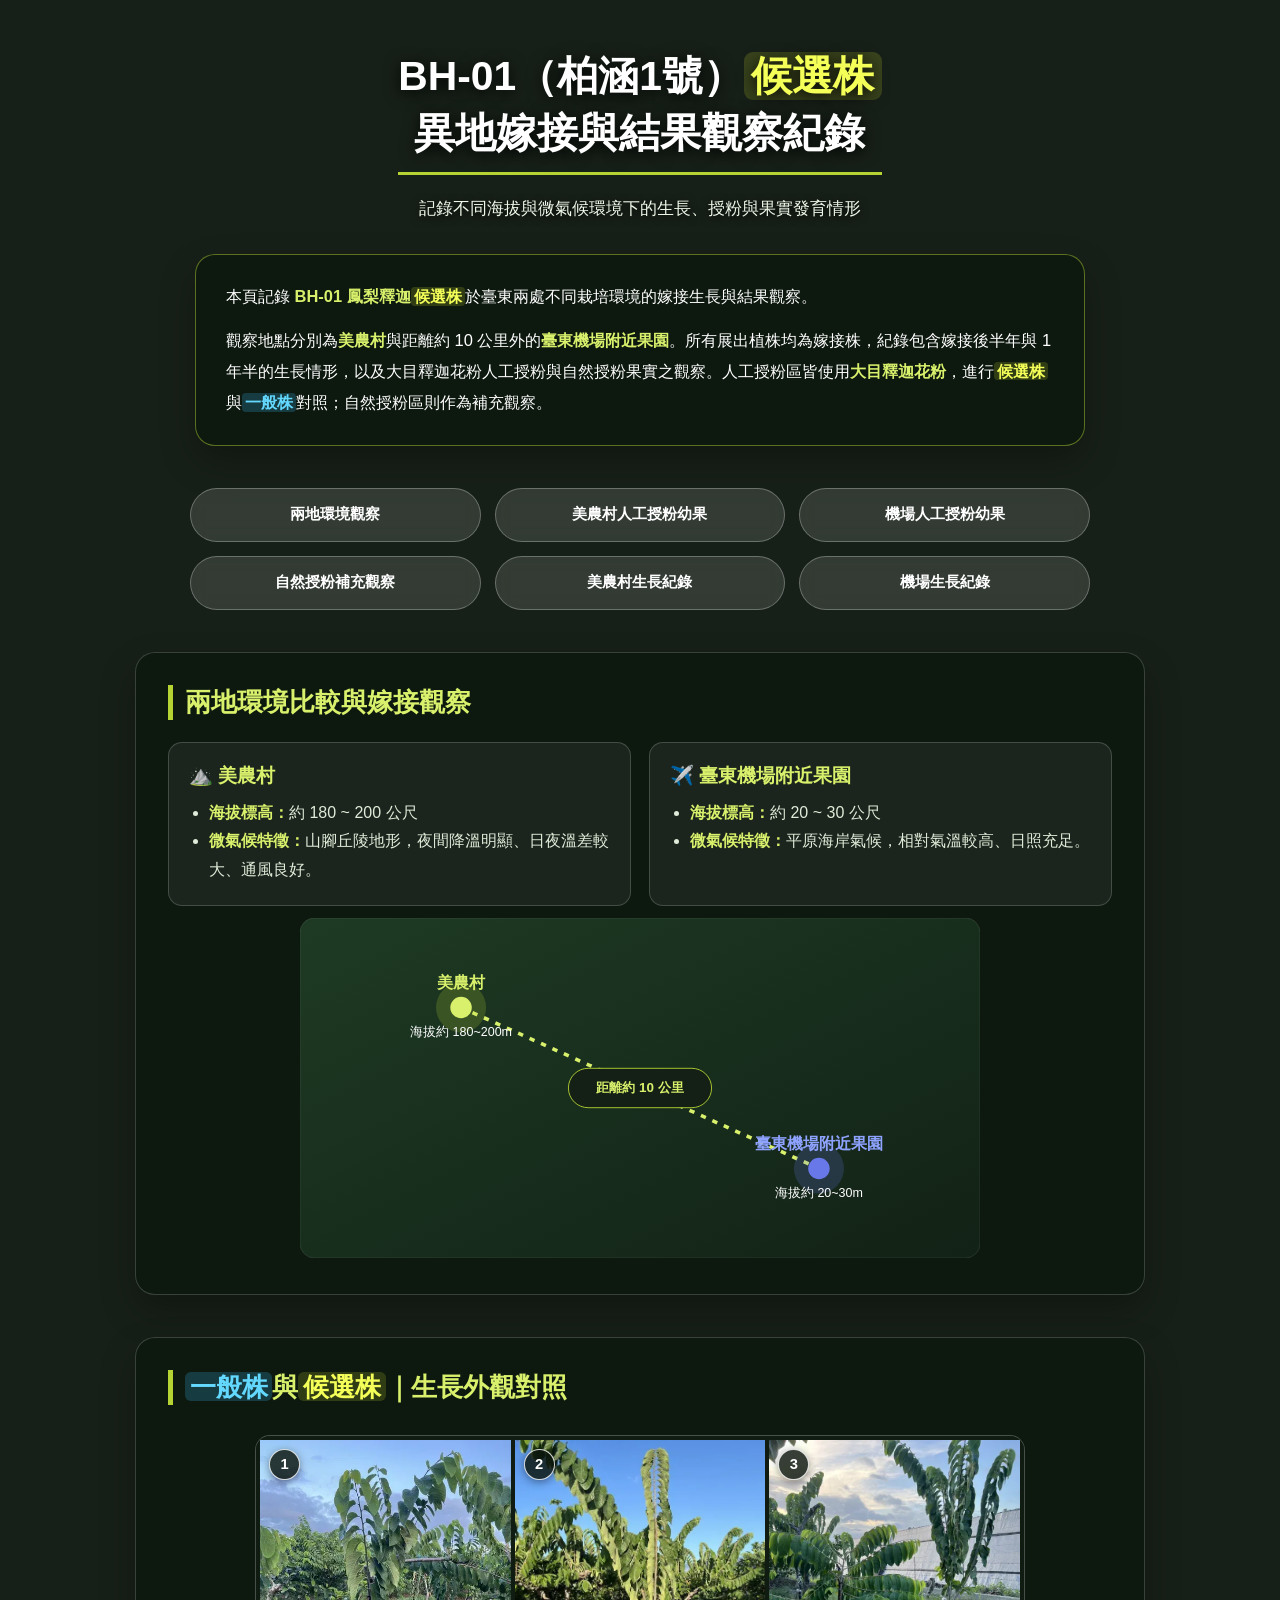
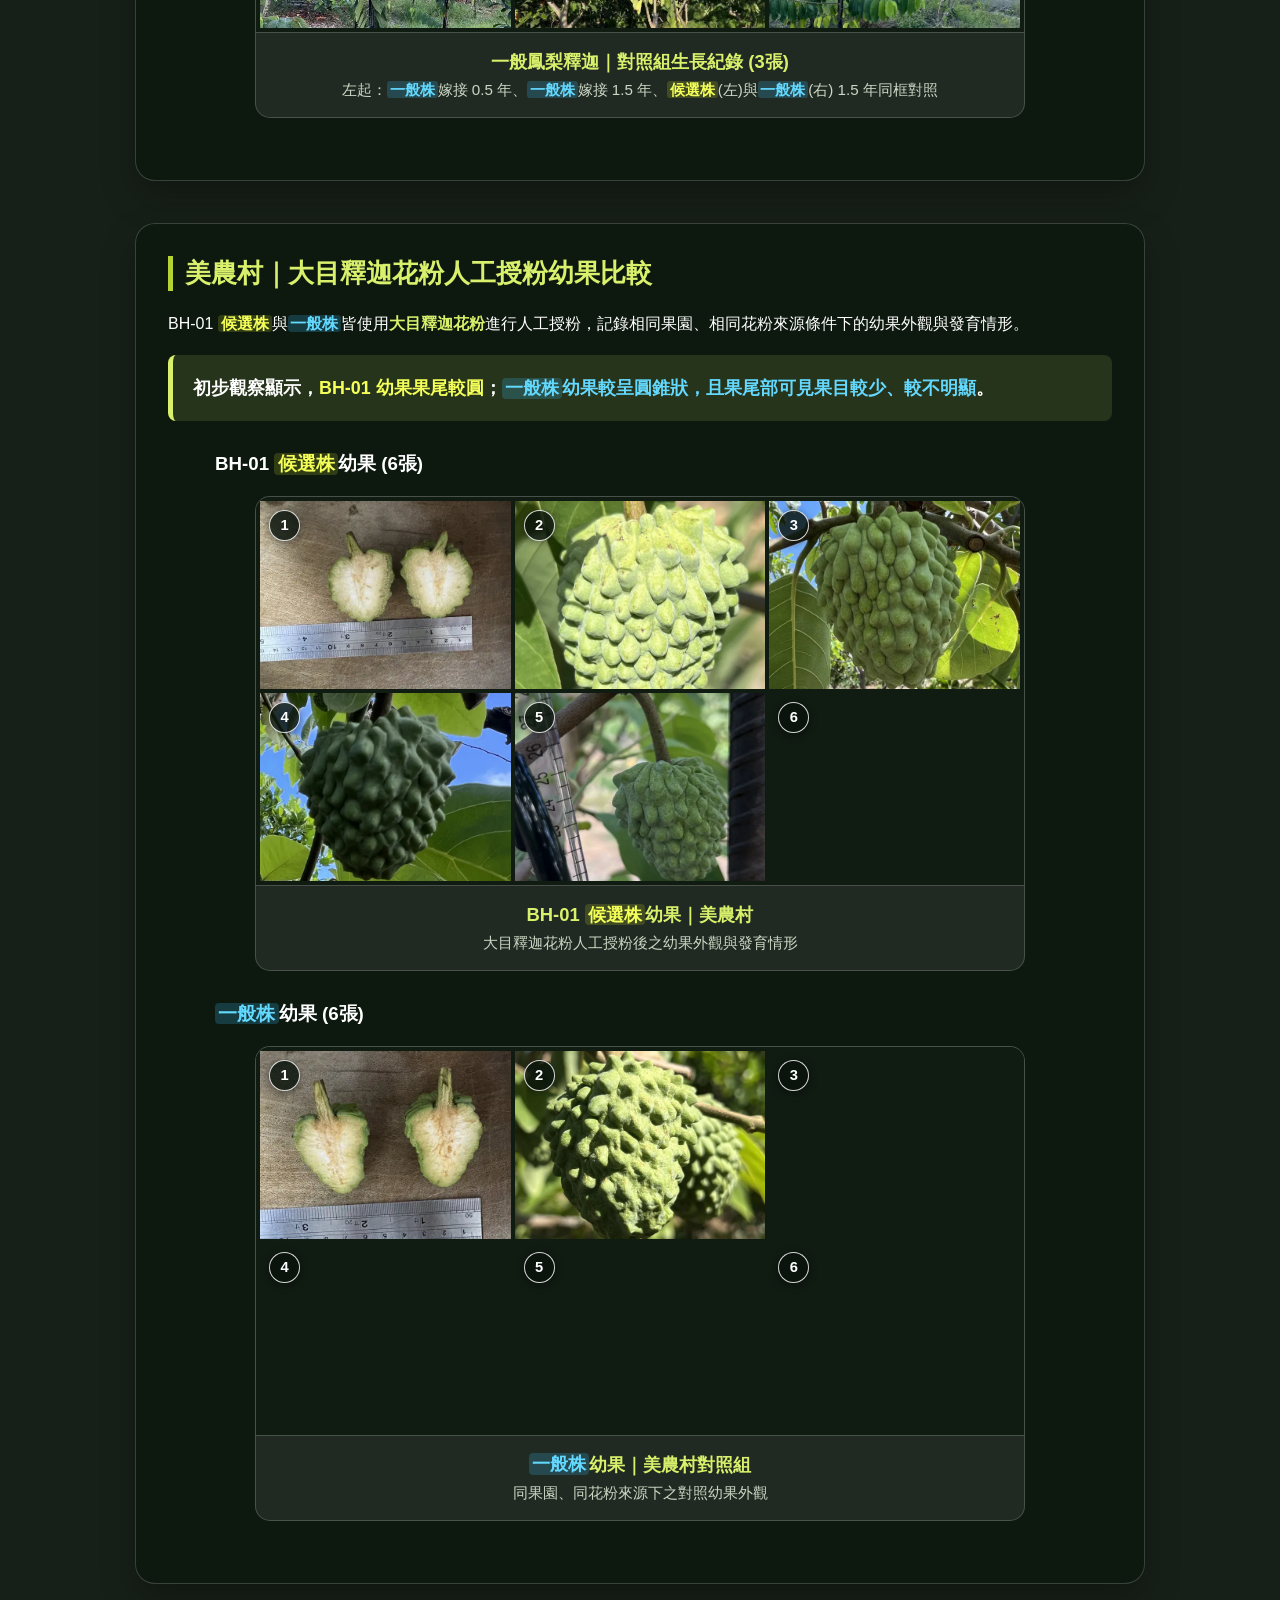
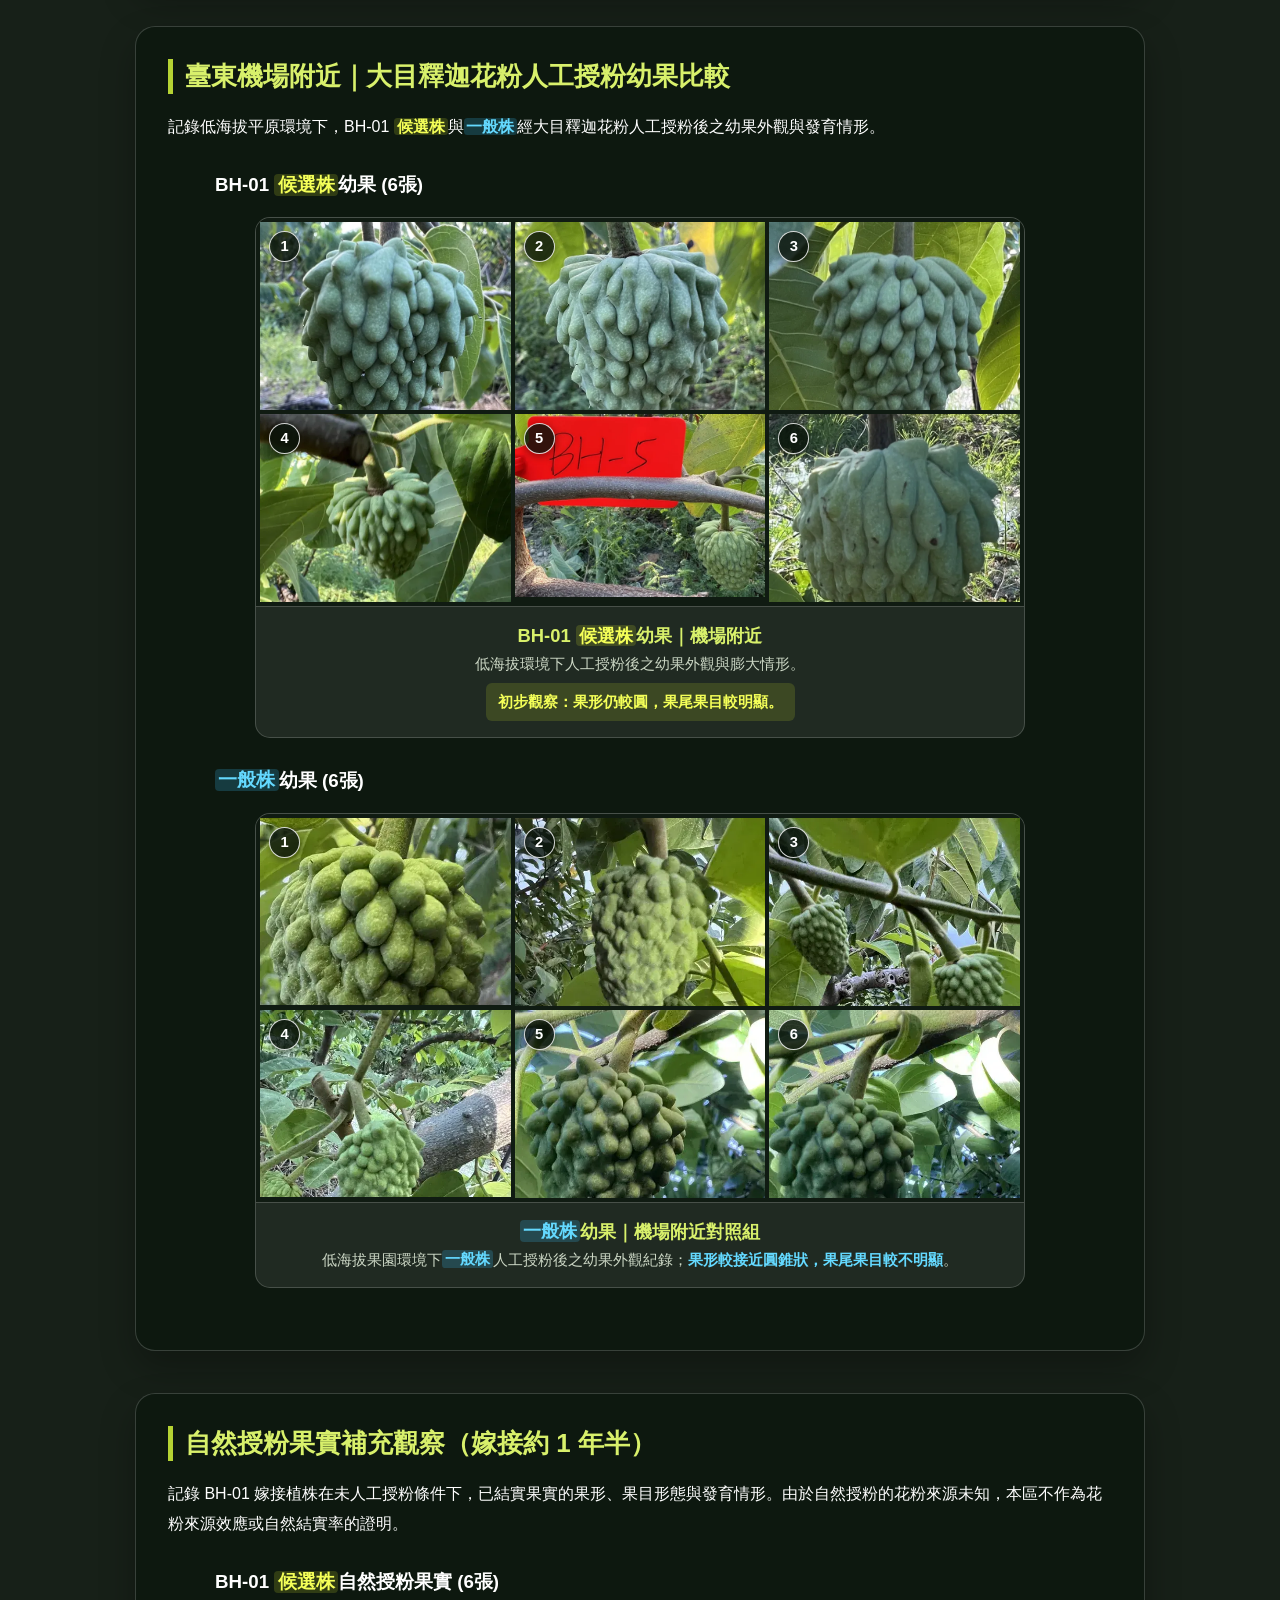
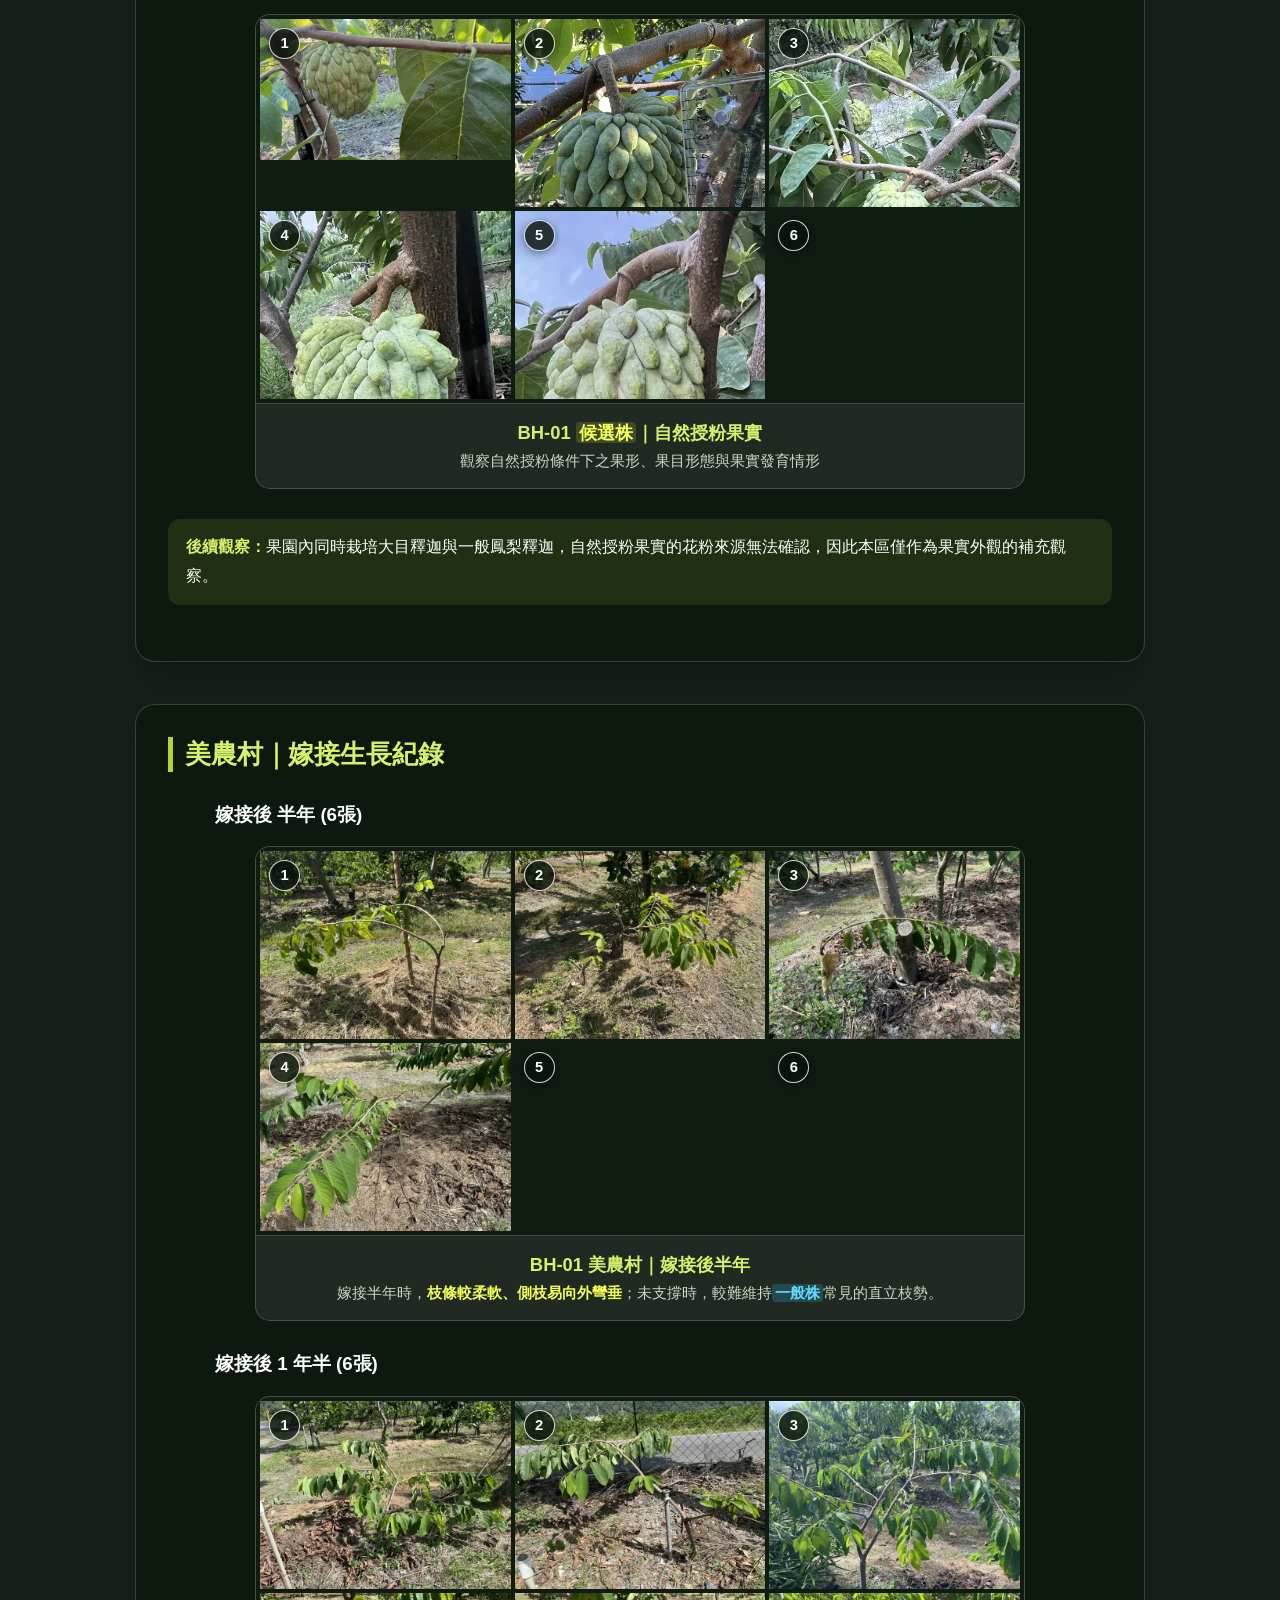
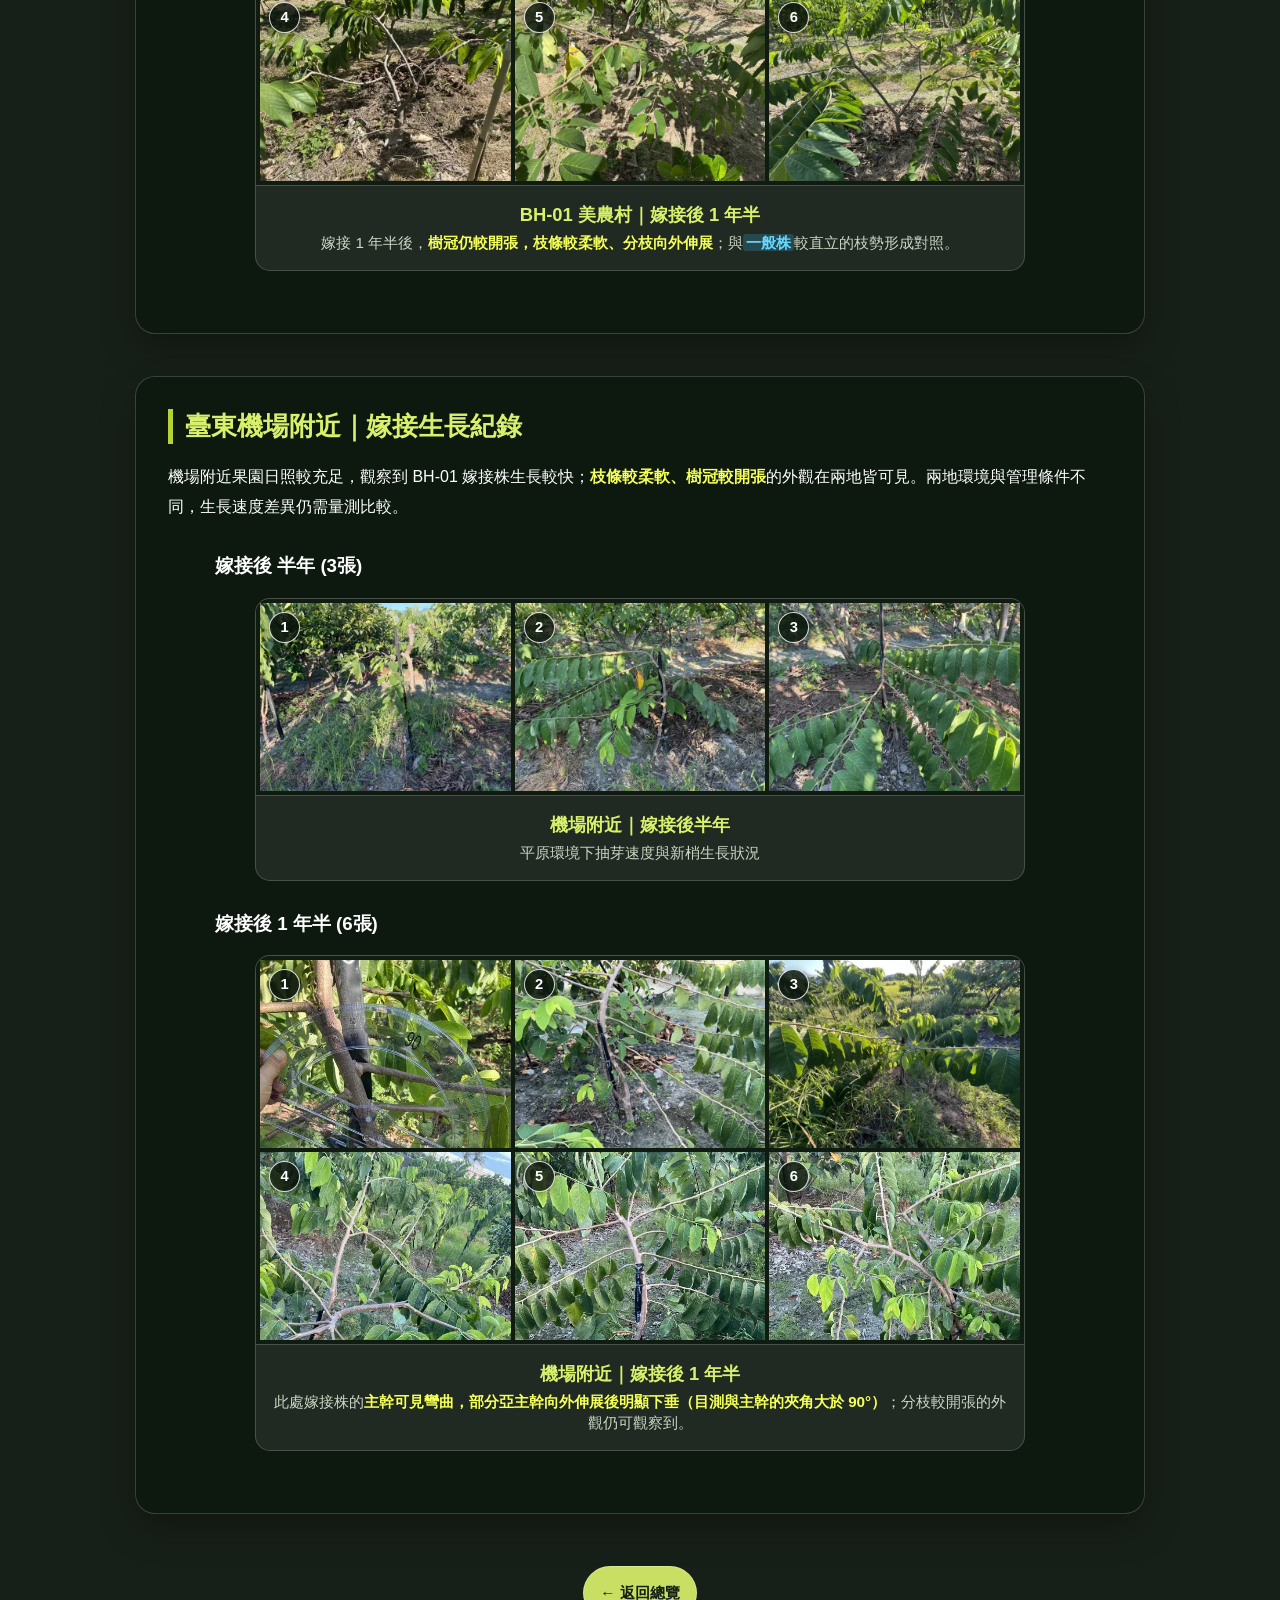
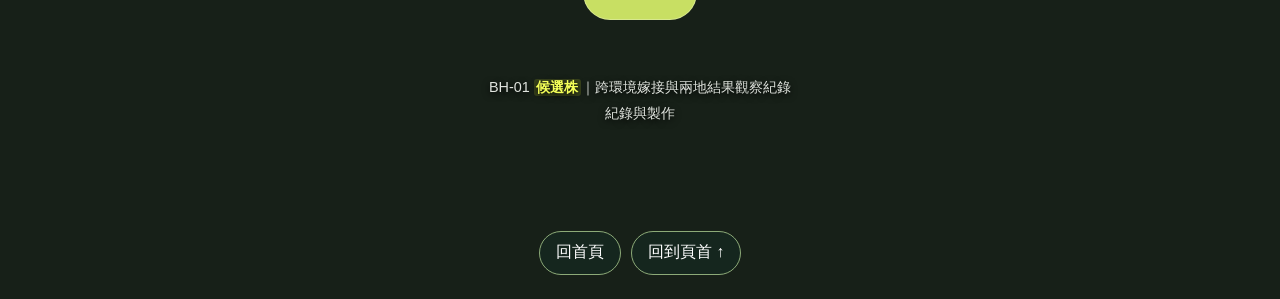
==== candidate/index.html @ 33b088e1 "Add files via upload" ====
<!DOCTYPE html>
<html lang="zh-Hant-TW">
<head>
  <meta charset="UTF-8">
  <meta name="viewport" content="width=device-width, initial-scale=1.0">
  <meta name="description" content="BH-01 鳳梨釋迦候選株在臺東美農村與臺東機場附近的異地嫁接生長、人工授粉幼果比較及自然授粉果實補充觀察。">
  <title>BH-01（柏涵1號）候選株｜異地嫁接與結果觀察紀錄</title>
  <style>
    :root {
      --lime: #d8f06b;
      --green: #b5d333;
      --ink: #142016;
      --panel: rgba(12, 24, 14, .86);
      --line: rgba(255, 255, 255, .18);
    }

    * { box-sizing: border-box; }
    html { scroll-behavior: smooth; }
    body {
      margin: 0;
      min-height: 100vh;
      color: #fff;
      background: #172018;
      font-family: "Microsoft JhengHei", "Noto Sans TC", sans-serif;
    }

    .container {
      width: min(1050px, 100%);
      margin: auto;
      padding: 48px 20px 80px;
    }

    header { text-align: center; margin-bottom: 30px; }
    h1 {
      display: inline-block;
      margin: 0;
      padding-bottom: 10px;
      border-bottom: 3px solid var(--green);
      font-size: clamp(1.85rem, 5vw, 2.55rem);
      line-height: 1.4;
      text-shadow: 0 3px 16px #000;
    }
    .subtitle {
      margin-top: 18px;
      color: #eff7e9;
      font-size: 1.08rem;
      line-height: 1.8;
      text-shadow: 0 2px 9px #000;
    }

    .glass {
      background: var(--panel);
      border: 1px solid var(--line);
      border-radius: 20px;
      box-shadow: 0 16px 35px rgba(0, 0, 0, .28);
      -webkit-backdrop-filter: blur(10px);
      backdrop-filter: blur(10px);
    }

    .intro {
      max-width: 890px;
      margin: 26px auto 42px;
      padding: 26px 30px;
      border-color: rgba(181, 211, 51, .48);
      font-size: 1.03rem;
      line-height: 1.9;
    }
    .intro p { margin: 0 0 12px; }
    .intro p:last-child { margin-bottom: 0; }
    strong { color: var(--lime); }

    .quick-nav h2 { text-align: center; margin: 0 0 20px; }
    .nav-grid {
      display: grid;
      grid-template-columns: repeat(3, minmax(0, 1fr));
      gap: 14px;
      max-width: 900px;
      margin: auto;
    }
    .nav-btn, .home-btn {
      display: flex;
      align-items: center;
      justify-content: center;
      min-height: 54px;
      padding: 10px 16px;
      color: #fff;
      background: rgba(255, 255, 255, .12);
      border: 1px solid rgba(255, 255, 255, .28);
      border-radius: 999px;
      text-align: center;
      text-decoration: none;
      font-size: .95rem;
      font-weight: 700;
      -webkit-backdrop-filter: blur(8px);
      backdrop-filter: blur(8px);
      transition: .2s ease;
    }
    .nav-btn:hover, .nav-btn:focus-visible,
    .home-btn:hover, .home-btn:focus-visible {
      color: var(--ink);
      background: rgba(216, 240, 107, .95);
      transform: translateY(-2px);
      outline: none;
    }

    .section {
      scroll-margin-top: 20px;
      margin: 42px 0;
      padding: 32px;
    }
    .section-title {
      margin: 0 0 18px;
      padding-left: 12px;
      border-left: 5px solid var(--green);
      color: var(--lime);
      font-size: 1.62rem;
    }
    .section > p { margin: 0 0 16px; line-height: 1.9; }

    .env-grid {
      display: grid;
      grid-template-columns: repeat(2, minmax(0, 1fr));
      gap: 18px;
      margin: 22px 0 10px;
    }
    .env-card {
      padding: 20px;
      background: rgba(255, 255, 255, .06);
      border: 1px solid var(--line);
      border-radius: 14px;
    }
    .env-card h3 { margin: 0 0 10px; color: var(--lime); font-size: 1.2rem; }
    .env-card ul { margin: 0; padding-left: 20px; line-height: 1.8; color: #e1ebd9; }

    .taitung-map { max-width: 680px; margin: 12px auto 4px; }
    .taitung-map svg { display: block; width: 100%; height: auto; }
    .quiet { color: #ccd7c5; font-size: .88rem; text-align: center; }

    .collage-note {
      margin: 16px 0 24px;
      padding: 14px 18px;
      border-radius: 12px;
      background: rgba(181, 211, 51, .12);
      line-height: 1.8;
    }

    .composite-group { max-width: 850px; margin: 30px auto; }
    .composite-card {
      overflow: hidden;
      background: rgba(255, 255, 255, .08);
      border: 1px solid var(--line);
      border-radius: 15px;
    }
    
    /* CSS Grid 無損合成圖樣式 */
    .css-collage {
      display: grid;
      grid-template-columns: repeat(3, 1fr);
      gap: 4px;
      background: #101b12;
      padding: 4px;
    }
    .css-collage img {
      display: block;
      width: 100%;
      height: 100%;
      object-fit: contain;
      transition: transform 0.2s ease, filter 0.2s ease;
    }
    /* 固定照片格的大小，照片本身按原比例完整放入。 */
    .css-collage .photo-item {
      aspect-ratio: 4 / 3;
      background: #101b12;
    }
    /* JavaScript 尚未執行時的顯示方式。 */
    .css-collage > img {
      height: auto;
      aspect-ratio: 4 / 3;
    }
    
    @media (prefers-reduced-motion: reduce) {
      .css-collage img { transition: none; }
    }

    .photo-item {
      position: relative;
      display: block;
      min-width: 0;
      overflow: hidden;
    }
    .photo-number {
      position: absolute;
      top: 9px;
      left: 9px;
      z-index: 2;
      display: grid;
      place-items: center;
      width: 31px;
      height: 31px;
      border: 1px solid rgba(255, 255, 255, .82);
      border-radius: 50%;
      color: #fff;
      background: rgba(10, 20, 12, .82);
      box-shadow: 0 2px 8px rgba(0, 0, 0, .42);
      font-size: .92rem;
      font-weight: 800;
      line-height: 1;
      pointer-events: none;
    }
    
    .composite-placeholder {
      min-height: 320px;
      display: grid;
      place-items: center;
      padding: 20px;
      text-align: center;
      background: linear-gradient(135deg, rgba(255,255,255,.10), rgba(255,255,255,.025));
    }
    .composite-placeholder strong { display: inline-block; margin: 10px 0; color: var(--lime); font-size: 1.1rem; }
    .photo-info { padding: 16px; text-align: center; border-top: 1px solid var(--line); }
    .photo-info h3 { margin: 0 0 6px; color: var(--lime); font-size: 1.15rem; }
    .photo-info p { margin: 0; color: #ccd7c5; font-size: .95rem; }

    .home-area { display: flex; justify-content: center; margin-top: 52px; }
    .home-btn { display: inline-flex; color: var(--ink); background: rgba(216, 240, 107, .92); }
    footer {
      margin-top: 55px;
      color: #e0e4de;
      text-align: center;
      font-size: .9rem;
      line-height: 1.8;
      text-shadow: 0 2px 7px #000;
    }

    @media (max-width: 700px) {
      .container { padding: 34px 14px 58px; }
      .nav-grid { grid-template-columns: repeat(2, minmax(0, 1fr)); }
      .env-grid { grid-template-columns: 1fr; }
      .section { margin: 32px 0; padding: 22px 16px; }
      .section-title { font-size: 1.35rem; }
      .composite-placeholder { min-height: 220px; }
      .css-collage { grid-template-columns: repeat(2, 1fr); }
      .css-collage-3 { grid-template-columns: 1fr; } 
    }

    [hidden] { display: none !important; }

    .candidate-term, .candidate-claim { color: #f4ff58; }
    .control-term, .control-claim { color: #64d9ff; }
    .candidate-term, .control-term {
      font-weight: 900;
      padding: .02em .18em;
      border-radius: .22em;
      box-decoration-break: clone;
      -webkit-box-decoration-break: clone;
    }
    .candidate-term { background: rgba(209, 227, 45, .18); }
    .control-term { background: rgba(58, 180, 240, .22); }
    .candidate-claim, .control-claim { font-weight: 900; }
    .airport-feature {
      display: inline-block;
      margin-top: 8px;
      padding: 6px 12px;
      color: #f4ff58;
      background: rgba(209, 227, 45, .16);
      border-radius: 6px;
      font-weight: 900;
      line-height: 1.7;
    }
    .fruit-observation {
      margin: 16px 0 24px !important;
      padding: 16px 20px;
      border-left: 5px solid var(--lime);
      border-radius: 8px;
      background: rgba(216, 240, 107, .12);
      font-size: 1.12rem;
      font-weight: 700;
      line-height: 1.85;
    }
  </style>
<link rel="stylesheet" href="../site-enhancements.css">
</head>

<body>

  <main class="container">
    <header>
      <h1>BH-01（柏涵1號）<span class="candidate-term">候選株</span><br>異地嫁接與結果觀察紀錄</h1>
      <div class="subtitle">記錄不同海拔與微氣候環境下的生長、授粉與果實發育情形</div>
    </header>

    <section class="intro glass">
      <p>本頁記錄 <strong>BH-01 鳳梨釋迦<span class="candidate-term">候選株</span></strong>於臺東兩處不同栽培環境的嫁接生長與結果觀察。</p>
      <p>觀察地點分別為<strong>美農村</strong>與距離約 10 公里外的<strong>臺東機場附近果園</strong>。所有展出植株均為嫁接株，紀錄包含嫁接後半年與 1 年半的生長情形，以及大目釋迦花粉人工授粉與自然授粉果實之觀察。人工授粉區皆使用<strong>大目釋迦花粉</strong>，進行<span class="candidate-term">候選株</span>與<span class="control-term">一般株</span>對照；自然授粉區則作為補充觀察。</p>
    </section>

    <nav class="quick-nav" aria-label="照片導覽">
      <div class="nav-grid">
        <a class="nav-btn" href="#places">兩地環境觀察</a>
        <a class="nav-btn" href="#chulu-fruit">美農村人工授粉幼果</a>
        <a class="nav-btn" href="#airport-fruit">機場人工授粉幼果</a>
        <a class="nav-btn" href="#natural">自然授粉補充觀察</a>
        <a class="nav-btn" href="#chulu">美農村生長紀錄</a>
        <a class="nav-btn" href="#airport">機場生長紀錄</a>
      </div>
    </nav>

    <!-- 區塊 1：環境對比 -->
    

    <!-- 區塊 1.5：一般株與候選株對照 -->
    

    <!-- 區塊 6：自然授粉果實補充觀察 -->
    

    <!-- 區塊 2：美農村生長紀錄 -->
    

    <!-- 區塊 3：機場附近生長紀錄 -->
    

    <!-- 區塊 4：美農村幼果比較 -->
    

    <!-- 區塊 5：機場附近幼果比較 -->
    

    <section class="section glass" id="places">
      <h2 class="section-title">兩地環境比較與嫁接觀察</h2>
      <div class="env-grid">
        <div class="env-card">
          <h3>⛰️ 美農村</h3>
          <ul>
            <li><strong>海拔標高：</strong>約 180 ~ 200 公尺</li>
            <li><strong>微氣候特徵：</strong>山腳丘陵地形，夜間降溫明顯、日夜溫差較大、通風良好。</li>
          </ul>
        </div>
        <div class="env-card">
          <h3>✈️ 臺東機場附近果園</h3>
          <ul>
            <li><strong>海拔標高：</strong>約 20 ~ 30 公尺</li>
            <li><strong>微氣候特徵：</strong>平原海岸氣候，相對氣溫較高、日照充足。</li>
          </ul>
        </div>
      </div>
      <div class="taitung-map" role="img" aria-label="臺東美農村與機場附近兩果園位置示意圖">
        <svg viewBox="0 0 760 380" xmlns="http://www.w3.org/2000/svg" aria-hidden="true">
          <defs>
            <linearGradient id="mapBg" x1="0" y1="0" x2="1" y2="1">
              <stop stop-color="#1e3a24"/><stop offset="1" stop-color="#122216"/>
            </linearGradient>
          </defs>
          <rect width="760" height="380" rx="16" fill="url(#mapBg)" stroke="rgba(255,255,255,0.1)"/>
          <path d="M180 100 L580 280" fill="none" stroke="#d8f06b" stroke-width="4" stroke-dasharray="6 8"/>
          
          <g transform="translate(180 100)">
            <circle r="28" fill="#b5d333" opacity="0.2"/>
            <circle r="12" fill="#d8f06b"/>
            <text x="0" y="-22" text-anchor="middle" fill="#d8f06b" font-size="18" font-weight="700">美農村</text>
            <text x="0" y="32" text-anchor="middle" fill="#fff" font-size="14">海拔約 180~200m</text>
          </g>

          <g transform="translate(380 190)">
            <rect x="-80" y="-22" width="160" height="44" rx="22" fill="#142016" stroke="#b5d333"/>
            <text x="0" y="5" text-anchor="middle" fill="#d8f06b" font-size="15" font-weight="700">距離約 10 公里</text>
          </g>

          <g transform="translate(580 280)">
            <circle r="28" fill="#6878e8" opacity="0.2"/>
            <circle r="12" fill="#6878e8"/>
            <text x="0" y="-22" text-anchor="middle" fill="#8ea2ff" font-size="18" font-weight="700">臺東機場附近果園</text>
            <text x="0" y="32" text-anchor="middle" fill="#fff" font-size="14">海拔約 20~30m</text>
          </g>
        </svg>
      </div>
    </section>
<section class="section glass" id="comparison">
      <h2 class="section-title"><span class="control-term">一般株</span>與<span class="candidate-term">候選株</span>｜生長外觀對照</h2>
      <div class="group composite-group">
        <figure class="composite-card">
          <div class="css-collage" style="grid-template-columns: repeat(3, 1fr);">
            <img src="0.5-1-thumb.webp" alt="一般鳳梨釋迦 嫁接0.5年生長情形" decoding="async" width="480" height="640" loading="eager" fetchpriority="high">
            <img src="1.5-2-thumb.webp" alt="一般鳳梨釋迦 嫁接1.5年生長情形" decoding="async" width="551" height="640" loading="lazy">
            <img src="t1-thumb.webp" alt="候選株 1.5年 與 一般株 1.5年 同框對照" decoding="async" width="638" height="640" loading="lazy">
          </div>
          <figcaption class="photo-info">
            <h3>一般鳳梨釋迦｜對照組生長紀錄 (3張)</h3>
            <p>左起：<span class="control-term">一般株</span>嫁接 0.5 年、<span class="control-term">一般株</span>嫁接 1.5 年、<span class="candidate-term">候選株</span>(左)與<span class="control-term">一般株</span>(右) 1.5 年同框對照</p>
          </figcaption>
        </figure>
      </div>
    </section>
<section class="section glass" id="chulu-fruit">
      <h2 class="section-title">美農村｜大目釋迦花粉人工授粉幼果比較</h2>
      <p>BH-01 <span class="candidate-term">候選株</span>與<span class="control-term">一般株</span>皆使用<strong>大目釋迦花粉</strong>進行人工授粉，記錄相同果園、相同花粉來源條件下的幼果外觀與發育情形。</p>
      <p class="fruit-observation">初步觀察顯示，<strong class="candidate-claim">BH-01 幼果果尾較圓</strong>；<strong class="control-claim"><span class="control-term">一般株</span>幼果較呈圓錐狀，且果尾部可見果目較少、較不明顯</strong>。</p>

      <div class="group composite-group">
        <h3>BH-01 <span class="candidate-term">候選株</span>幼果 (6張)</h3>
        <figure class="composite-card">
          <div class="css-collage">
            <div class="photo-item"><img src="fruit/bhf-1-thumb.webp" alt="美農村果園 BH-01候選株幼果 1" decoding="async" width="640" height="480" loading="lazy"><span class="photo-number" aria-hidden="true">1</span></div>
            <div class="photo-item"><img src="fruit/bhf-2-thumb.webp" alt="美農村果園 BH-01候選株幼果 2" decoding="async" width="634" height="640" loading="lazy"><span class="photo-number" aria-hidden="true">2</span></div>
            <div class="photo-item"><img src="fruit/bhf-3-thumb.webp" alt="美農村果園 BH-01候選株幼果 3" decoding="async" width="640" height="524" loading="lazy"><span class="photo-number" aria-hidden="true">3</span></div>
            <div class="photo-item"><img src="fruit/bhf-4-thumb.webp" alt="美農村果園 BH-01候選株幼果 4" decoding="async" width="640" height="558" loading="lazy"><span class="photo-number" aria-hidden="true">4</span></div>
            <div class="photo-item"><img src="fruit/bhf-5-thumb.webp" alt="美農村果園 BH-01候選株幼果 5" decoding="async" width="640" height="542" loading="lazy"><span class="photo-number" aria-hidden="true">5</span></div>
            <div class="photo-item"><img src="fruit/bhf-6-thumb.webp" alt="美農村果園 BH-01候選株幼果 6" decoding="async" width="618" height="640" loading="lazy"><span class="photo-number" aria-hidden="true">6</span></div>
          </div>
          <figcaption class="photo-info">
            <h3>BH-01 <span class="candidate-term">候選株</span>幼果｜美農村</h3>
            <p>大目釋迦花粉人工授粉後之幼果外觀與發育情形</p>
          </figcaption>
        </figure>
      </div>

      <div class="group composite-group">
        <h3><span class="control-term">一般株</span>幼果 (6張)</h3>
        <figure class="composite-card">
          <div class="css-collage">
            <div class="photo-item"><img src="fruit/f1-thumb.webp" alt="美農村果園 一般株幼果 1" decoding="async" width="640" height="520" loading="lazy"><span class="photo-number" aria-hidden="true">1</span></div>
            <div class="photo-item"><img src="fruit/f2-thumb.webp" alt="美農村果園 一般株幼果 2" decoding="async" width="640" height="551" loading="lazy"><span class="photo-number" aria-hidden="true">2</span></div>
            <div class="photo-item"><img src="fruit/f3-thumb.webp" alt="美農村果園 一般株幼果 3" decoding="async" width="619" height="640" loading="lazy"><span class="photo-number" aria-hidden="true">3</span></div>
            <div class="photo-item"><img src="fruit/f4-thumb.webp" alt="美農村果園 一般株幼果 4" decoding="async" width="640" height="500" loading="lazy"><span class="photo-number" aria-hidden="true">4</span></div>
            <div class="photo-item"><img src="fruit/f5-thumb.webp" alt="美農村果園 一般株幼果 5" decoding="async" width="584" height="640" loading="lazy"><span class="photo-number" aria-hidden="true">5</span></div>
            <div class="photo-item"><img src="fruit/f6-thumb.webp" alt="美農村果園 一般株幼果 6" decoding="async" width="640" height="493" loading="lazy"><span class="photo-number" aria-hidden="true">6</span></div>
          </div>
          <figcaption class="photo-info">
            <h3><span class="control-term">一般株</span>幼果｜美農村對照組</h3>
            <p>同果園、同花粉來源下之對照幼果外觀</p>
          </figcaption>
        </figure>
      </div>
    </section>
<section class="section glass" id="airport-fruit">
      <h2 class="section-title">臺東機場附近｜大目釋迦花粉人工授粉幼果比較</h2>
      <p>記錄低海拔平原環境下，BH-01 <span class="candidate-term">候選株</span>與<span class="control-term">一般株</span>經大目釋迦花粉人工授粉後之幼果外觀與發育情形。</p>

      <div class="group composite-group">
        <h3>BH-01 <span class="candidate-term">候選株</span>幼果 (6張)</h3>
        <figure class="composite-card">
          <div class="css-collage">
            <div class="photo-item"><img src="fruit/bhaf-1-thumb.webp" alt="機場果園 BH-01候選株幼果 1" decoding="async" width="640" height="593" loading="lazy"><span class="photo-number" aria-hidden="true">1</span></div>
            <div class="photo-item"><img src="fruit/bhaf-2-thumb.webp" alt="機場果園 BH-01候選株幼果 2" decoding="async" width="640" height="593" loading="lazy"><span class="photo-number" aria-hidden="true">2</span></div>
            <div class="photo-item"><img src="fruit/bhaf-3-thumb.webp" alt="機場果園 BH-01候選株幼果 3" decoding="async" width="640" height="618" loading="lazy"><span class="photo-number" aria-hidden="true">3</span></div>
            <div class="photo-item"><img src="fruit/bhaf-4-thumb.webp" alt="機場果園 BH-01候選株幼果 4" decoding="async" width="640" height="517" loading="lazy"><span class="photo-number" aria-hidden="true">4</span></div>
            <div class="photo-item"><img src="fruit/bhaf-5-thumb.webp" alt="機場果園 BH-01候選株幼果 5" decoding="async" width="640" height="468" loading="lazy"><span class="photo-number" aria-hidden="true">5</span></div>
            <div class="photo-item"><img src="fruit/bhaf-6-thumb.webp" alt="機場果園 BH-01候選株幼果 6" decoding="async" width="637" height="640" loading="lazy"><span class="photo-number" aria-hidden="true">6</span></div>
          </div>
          <figcaption class="photo-info">
            <h3>BH-01 <span class="candidate-term">候選株</span>幼果｜機場附近</h3>
            <p>低海拔環境下人工授粉後之幼果外觀與膨大情形。<br><strong class="airport-feature">初步觀察：果形仍較圓，果尾果目較明顯。</strong></p>
          </figcaption>
        </figure>
      </div>

      <div class="group composite-group">
        <h3><span class="control-term">一般株</span>幼果 (6張)</h3>
        <figure class="composite-card">
          <div class="css-collage">
            <div class="photo-item"><img src="fruit/afr-1-thumb.webp" alt="機場果園 一般株幼果 1" decoding="async" width="480" height="640" loading="lazy"><span class="photo-number" aria-hidden="true">1</span></div>
            <div class="photo-item"><img src="fruit/afr-2-thumb.webp" alt="機場果園 一般株幼果 2" decoding="async" width="480" height="640" loading="lazy"><span class="photo-number" aria-hidden="true">2</span></div>
            <div class="photo-item"><img src="fruit/afr-3-thumb.webp" alt="機場果園 一般株幼果 3" decoding="async" width="480" height="640" loading="lazy"><span class="photo-number" aria-hidden="true">3</span></div>
            <div class="photo-item"><img src="fruit/afr-4-thumb.webp" alt="機場果園 一般株幼果 4" decoding="async" width="480" height="640" loading="lazy"><span class="photo-number" aria-hidden="true">4</span></div>
            <div class="photo-item"><img src="fruit/afr-5-thumb.webp" alt="機場果園 一般株幼果 5" decoding="async" width="480" height="640" loading="lazy"><span class="photo-number" aria-hidden="true">5</span></div>
            <div class="photo-item"><img src="fruit/afr-6-thumb.webp" alt="機場果園 一般株幼果 6" decoding="async" width="480" height="640" loading="lazy"><span class="photo-number" aria-hidden="true">6</span></div>
          </div>
          <figcaption class="photo-info">
            <h3><span class="control-term">一般株</span>幼果｜機場附近對照組</h3>
            <p>低海拔果園環境下<span class="control-term">一般株</span>人工授粉後之幼果外觀紀錄；<strong class="control-claim">果形較接近圓錐狀，果尾果目較不明顯</strong>。</p>
          </figcaption>
        </figure>
      </div>
    </section>
<section class="section glass" id="natural">
      <h2 class="section-title">自然授粉果實補充觀察（嫁接約 1 年半）</h2>
      <p>記錄 BH-01 嫁接植株在未人工授粉條件下，已結實果實的果形、果目形態與發育情形。由於自然授粉的花粉來源未知，本區不作為花粉來源效應或自然結實率的證明。</p>

      <div class="group composite-group">
        <h3>BH-01 <span class="candidate-term">候選株</span>自然授粉果實 (6張)</h3>
        <figure class="composite-card">
          <div class="css-collage">
            <img src="fruit/bhafr-1-thumb.webp" alt="BH-01候選株 1年半自然授粉果實 1" decoding="async" width="640" height="360" loading="lazy">
            <img src="fruit/bhafr-2-thumb.webp" alt="BH-01候選株 1年半自然授粉果實 2" decoding="async" width="480" height="640" loading="lazy">
            <img src="fruit/bhafr-3-thumb.webp" alt="BH-01候選株 1年半自然授粉果實 3" decoding="async" width="480" height="640" loading="lazy">
            <img src="fruit/bhafr-4-thumb.webp" alt="BH-01候選株 1年半自然授粉果實 4" decoding="async" width="480" height="640" loading="lazy">
            <img src="fruit/bhafr-5-thumb.webp" alt="BH-01候選株 1年半自然授粉果實 5" decoding="async" width="435" height="640" loading="lazy">
            <img src="fruit/bhafr-6-thumb.webp" alt="BH-01候選株 1年半自然授粉果實 6" decoding="async" width="480" height="640" loading="lazy">
          </div>
          <figcaption class="photo-info">
            <h3>BH-01 <span class="candidate-term">候選株</span>｜自然授粉果實</h3>
            <p>觀察自然授粉條件下之果形、果目形態與果實發育情形</p>
          </figcaption>
        </figure>
      </div>

      <div class="collage-note">
        <strong>後續觀察：</strong>果園內同時栽培大目釋迦與一般鳳梨釋迦，自然授粉果實的花粉來源無法確認，因此本區僅作為果實外觀的補充觀察。
      </div>
    </section>
<section class="section glass" id="chulu">
      <h2 class="section-title">美農村｜嫁接生長紀錄</h2>

      <div class="group composite-group">
        <h3>嫁接後 半年 (6張)</h3>
        <figure class="composite-card">
          <div class="css-collage">
            <img src="bh0.5-1-thumb.webp" alt="美農村果園 嫁接半年生長情形 (植株 1)" decoding="async" width="640" height="480" loading="lazy">
            <img src="bh0.5-2-thumb.webp" alt="美農村果園 嫁接半年生長情形 (植株 2)" decoding="async" width="640" height="480" loading="lazy">
            <img src="bh0.5-3-thumb.webp" alt="美農村果園 嫁接半年生長情形 (植株 3)" decoding="async" width="640" height="480" loading="lazy">
            <img src="bh0.5-4-thumb.webp" alt="美農村果園 嫁接半年生長情形 (植株 4)" decoding="async" width="640" height="480" loading="lazy">
            <img src="bh0.5-5-thumb.webp" alt="美農村果園 嫁接半年生長情形 (植株 5)" decoding="async" width="640" height="480" loading="lazy">
            <img src="bh0.5-6-thumb.webp" alt="美農村果園 嫁接半年生長情形 (植株 6)" decoding="async" width="640" height="480" loading="lazy">
          </div>
          <figcaption class="photo-info">
            <h3>BH-01 美農村｜嫁接後半年</h3>
            <p>嫁接半年時，<strong class="candidate-claim">枝條較柔軟、側枝易向外彎垂</strong>；未支撐時，較難維持<span class="control-term">一般株</span>常見的直立枝勢。</p>
          </figcaption>
        </figure>
      </div>

      <div class="group composite-group">
        <h3>嫁接後 1 年半 (6張)</h3>
        <figure class="composite-card">
          <div class="css-collage">
            <img src="bh1.5-1-thumb.webp" alt="美農村果園 嫁接1年半生長情形 (植株 1)" decoding="async" width="640" height="480" loading="lazy">
            <img src="bh1.5-2-thumb.webp" alt="美農村果園 嫁接1年半生長情形 (植株 2)" decoding="async" width="640" height="480" loading="lazy">
            <img src="bh1.5-3-thumb.webp" alt="美農村果園 嫁接1年半生長情形 (植株 3)" decoding="async" width="640" height="480" loading="lazy">
            <img src="bh1.5-4-thumb.webp" alt="美農村果園 嫁接1年半生長情形 (植株 4)" decoding="async" width="640" height="480" loading="lazy">
            <img src="bh1.5-5-thumb.webp" alt="美農村果園 嫁接1年半生長情形 (植株 5)" decoding="async" width="640" height="480" loading="lazy">
            <img src="bh1.5-6-thumb.webp" alt="美農村果園 嫁接1年半生長情形 (植株 6)" decoding="async" width="640" height="480" loading="lazy">
          </div>
          <figcaption class="photo-info">
            <h3>BH-01 美農村｜嫁接後 1 年半</h3>
            <p>嫁接 1 年半後，<strong class="candidate-claim">樹冠仍較開張，枝條較柔軟、分枝向外伸展</strong>；與<span class="control-term">一般株</span>較直立的枝勢形成對照。</p>
          </figcaption>
        </figure>
      </div>

    </section>
<section class="section glass" id="airport">
      <h2 class="section-title">臺東機場附近｜嫁接生長紀錄</h2>
      <p>機場附近果園日照較充足，觀察到 BH-01 嫁接株生長較快；<strong class="candidate-claim">枝條較柔軟、樹冠較開張</strong>的外觀在兩地皆可見。兩地環境與管理條件不同，生長速度差異仍需量測比較。</p>

      <div class="group composite-group">
        <h3>嫁接後 半年 (3張)</h3>
        <figure class="composite-card">
          <div class="css-collage" style="grid-template-columns: repeat(3, 1fr);">
            <img src="bha0.5-1-thumb.webp" alt="機場果園 嫁接半年生長情形 (植株 1)" decoding="async" width="640" height="480" loading="lazy">
            <img src="bha0.5-2-thumb.webp" alt="機場果園 嫁接半年生長情形 (植株 2)" decoding="async" width="640" height="480" loading="lazy">
            <img src="bha0.5-3-thumb.webp" alt="機場果園 嫁接半年生長情形 (植株 3)" decoding="async" width="640" height="480" loading="lazy">
          </div>
          <figcaption class="photo-info">
            <h3>機場附近｜嫁接後半年</h3>
            <p>平原環境下抽芽速度與新梢生長狀況</p>
          </figcaption>
        </figure>
      </div>

      <div class="group composite-group">
        <h3>嫁接後 1 年半 (6張)</h3>
        <figure class="composite-card">
          <div class="css-collage">
            <img src="bha1.5-1-thumb.webp" alt="機場果園 嫁接1年半生長情形 (植株 1)" decoding="async" width="480" height="640" loading="lazy">
            <img src="bha1.5-2-thumb.webp" alt="機場果園 嫁接1年半生長情形 (植株 2)" decoding="async" width="640" height="480" loading="lazy">
            <img src="bha1.5-3-thumb.webp" alt="機場果園 嫁接1年半生長情形 (植株 3)" decoding="async" width="640" height="480" loading="lazy">
            <img src="bha1.5-4-thumb.webp" alt="機場果園 嫁接1年半生長情形 (植株 4)" decoding="async" width="480" height="640" loading="lazy">
            <img src="bha1.5-5-thumb.webp" alt="機場果園 嫁接1年半生長情形 (植株 5)" decoding="async" width="480" height="640" loading="lazy">
            <img src="bha1.5-6-thumb.webp" alt="機場果園 嫁接1年半生長情形 (植株 6)" decoding="async" width="480" height="640" loading="lazy">
          </div>
          <figcaption class="photo-info">
            <h3>機場附近｜嫁接後 1 年半</h3>
            <p>此處嫁接株的<strong class="candidate-claim">主幹可見彎曲，部分亞主幹向外伸展後明顯下垂（目測與主幹的夾角大於 90°）</strong>；分枝較開張的外觀仍可觀察到。</p>
          </figcaption>
        </figure>
      </div>
    </section>
<div class="home-area">
      <a class="home-btn" href="../index.html">← 返回總覽</a>
    </div>

    <footer>
      BH-01 <span class="candidate-term">候選株</span>｜跨環境嫁接與兩地結果觀察紀錄<br>紀錄與製作
    </footer>
  </main>

  <script>
    // 依研究閱讀邏輯排列：環境與對照 → 人工授粉 → 自然授粉補充 → 生長紀錄。
    const mainContent = document.querySelector('main.container');
    const homeArea = mainContent.querySelector('.home-area');
    ['places', 'comparison', 'chulu-fruit', 'airport-fruit', 'natural', 'chulu', 'airport'].forEach(id => {
      mainContent.insertBefore(document.getElementById(id), homeArea);
    });

    // 每個照片區塊均由 1 重新編號，編號固定顯示於照片左上角。
    document.querySelectorAll('.css-collage').forEach(collage => {
      Array.from(collage.children).filter(item => item.tagName === 'IMG').forEach((img, index) => {
        const photoItem = document.createElement('span');
        photoItem.className = 'photo-item';
        const number = document.createElement('span');
        number.className = 'photo-number';
        number.textContent = index + 1;
        number.setAttribute('aria-hidden', 'true');
        collage.insertBefore(photoItem, img);
        photoItem.appendChild(img);
        photoItem.appendChild(number);
      });
    });

  </script>
<nav class="site-tools" aria-label="頁面導覽"><a href="../index.html">回首頁</a><a href="#">回到頁首 ↑</a></nav>
</body>
</html>
---- site-enhancements.css ----
/* Shared usability improvements; retain each page's original visual design. */
*{box-sizing:border-box} img{max-width:100%} html{scroll-behavior:smooth}
a:focus-visible,button:focus-visible,img[tabindex]:focus-visible{outline:3px solid #d8f06b;outline-offset:4px}
.site-tools{display:flex;flex-wrap:wrap;gap:10px;justify-content:center;margin:24px auto;max-width:960px}
.site-tools a{padding:10px 16px;border:1px solid #8caa78;border-radius:24px;background:#15261e;color:#fff;text-decoration:none;font:inherit;min-height:44px}
@media(max-width:700px){.composite-card{margin-left:0;margin-right:0}.css-collage{grid-template-columns:repeat(2,minmax(0,1fr))!important}.container{max-width:100%} .site-tools{padding:0 12px} h1{overflow-wrap:anywhere}}
@media(prefers-reduced-motion:reduce){html{scroll-behavior:auto}*,*::before,*::after{animation:none!important;transition:none!important}}

.css-collage img{height:auto}.card img{max-width:100%}
@media(max-width:600px){.gallery{grid-template-columns:minmax(0,1fr)!important}.card{min-width:0}body{overflow-wrap:break-word}}
.card{cursor:default}
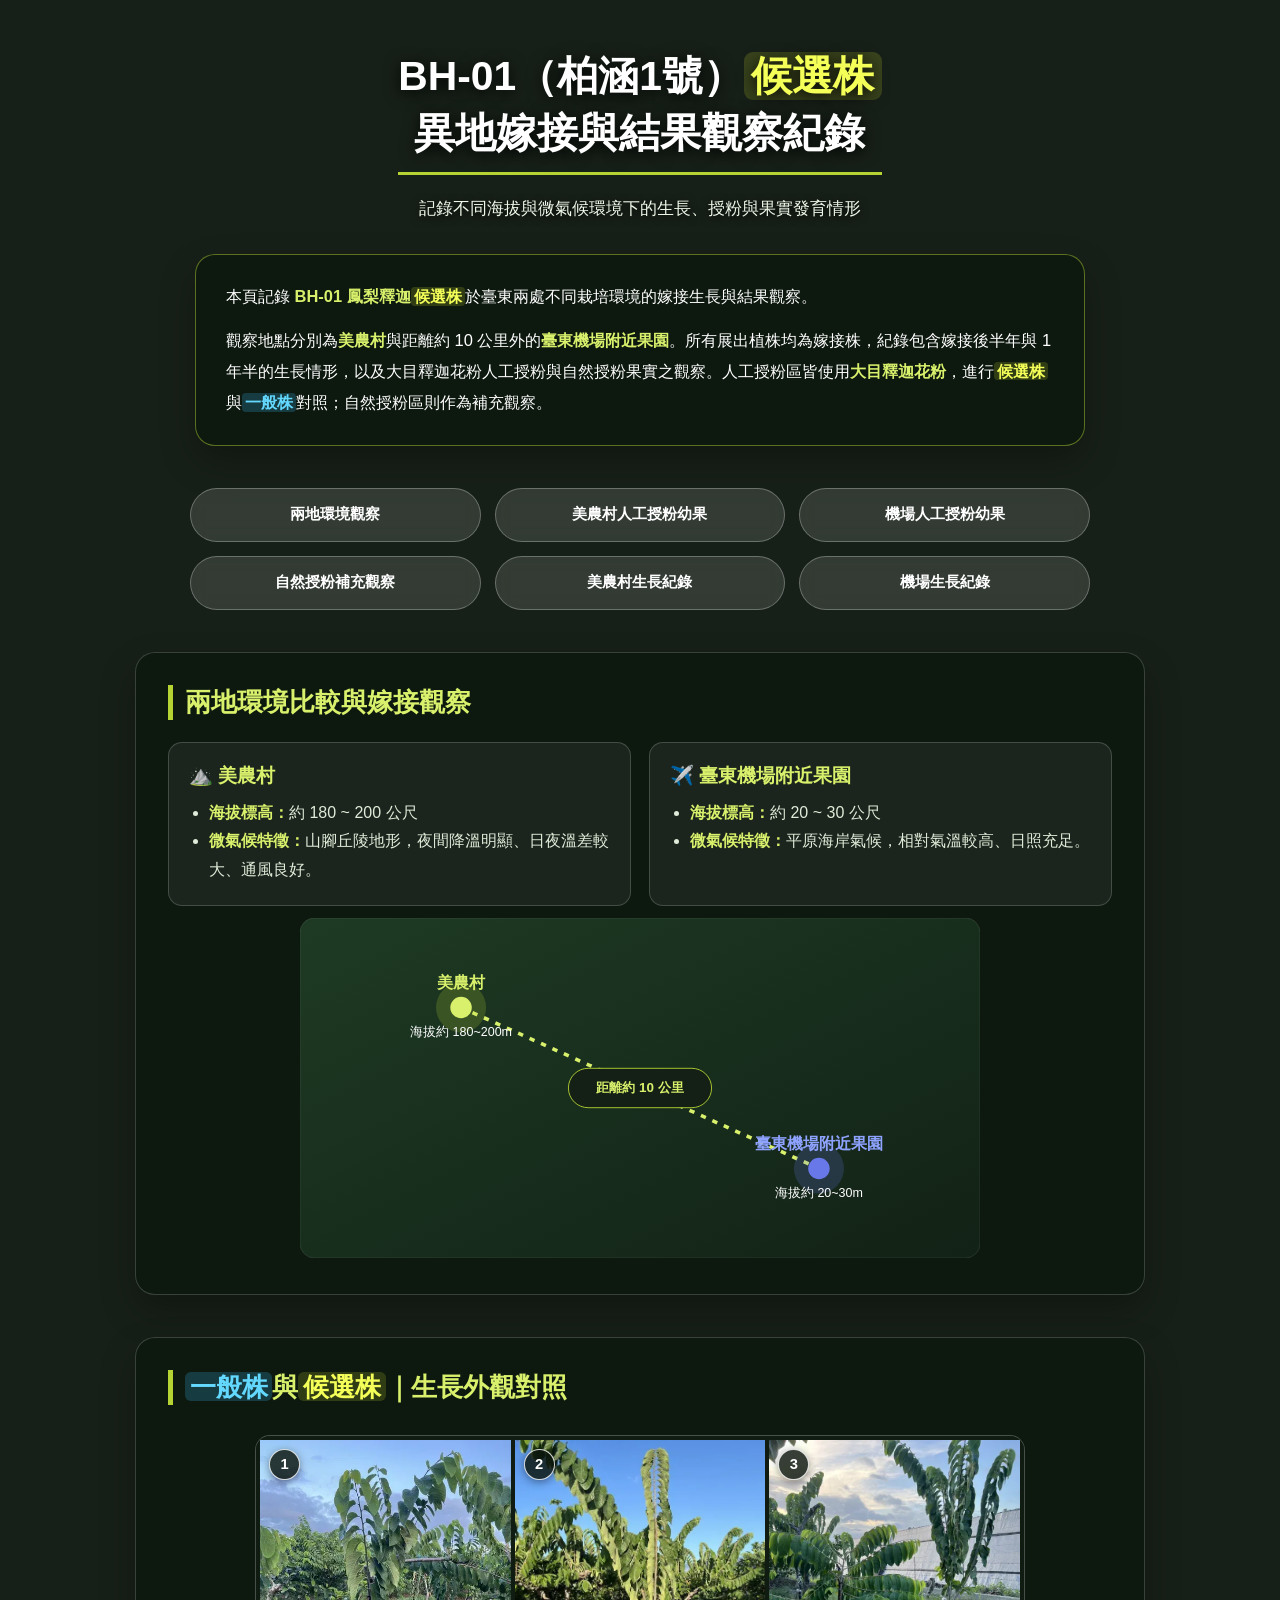
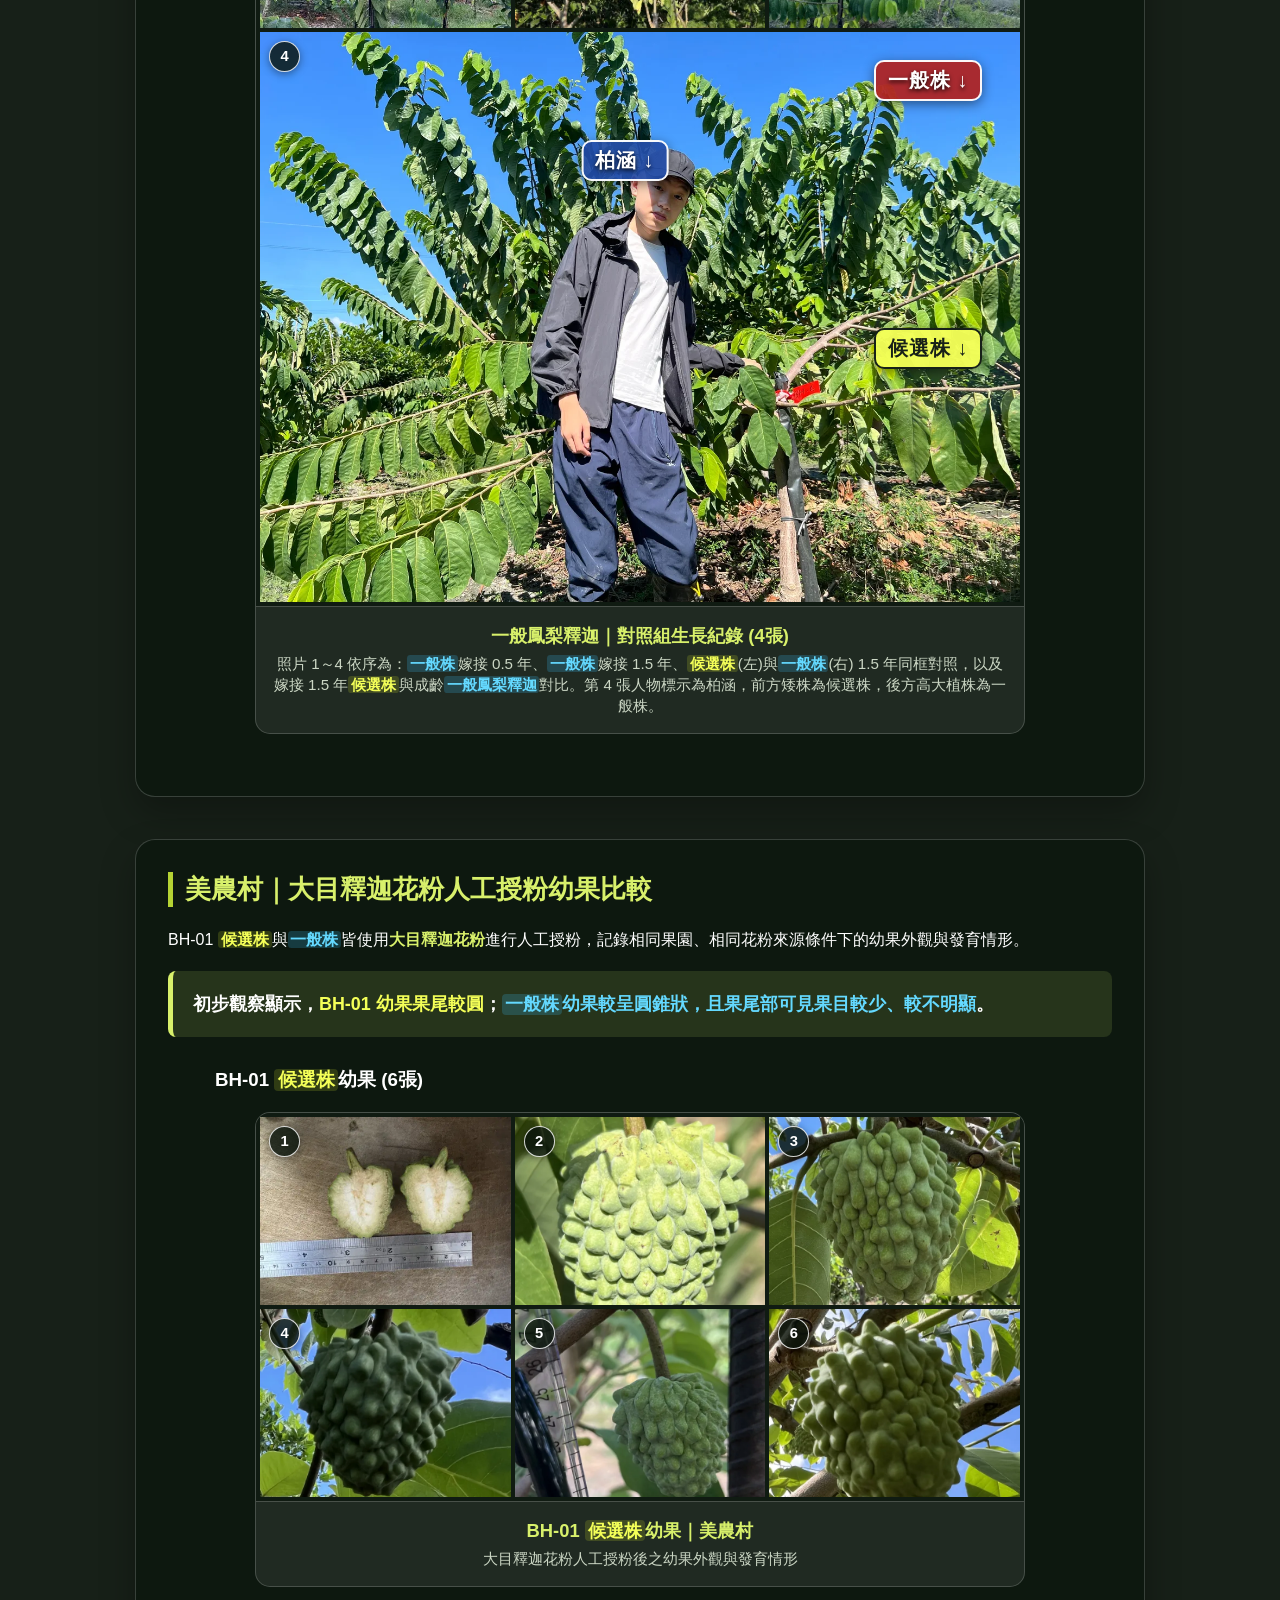
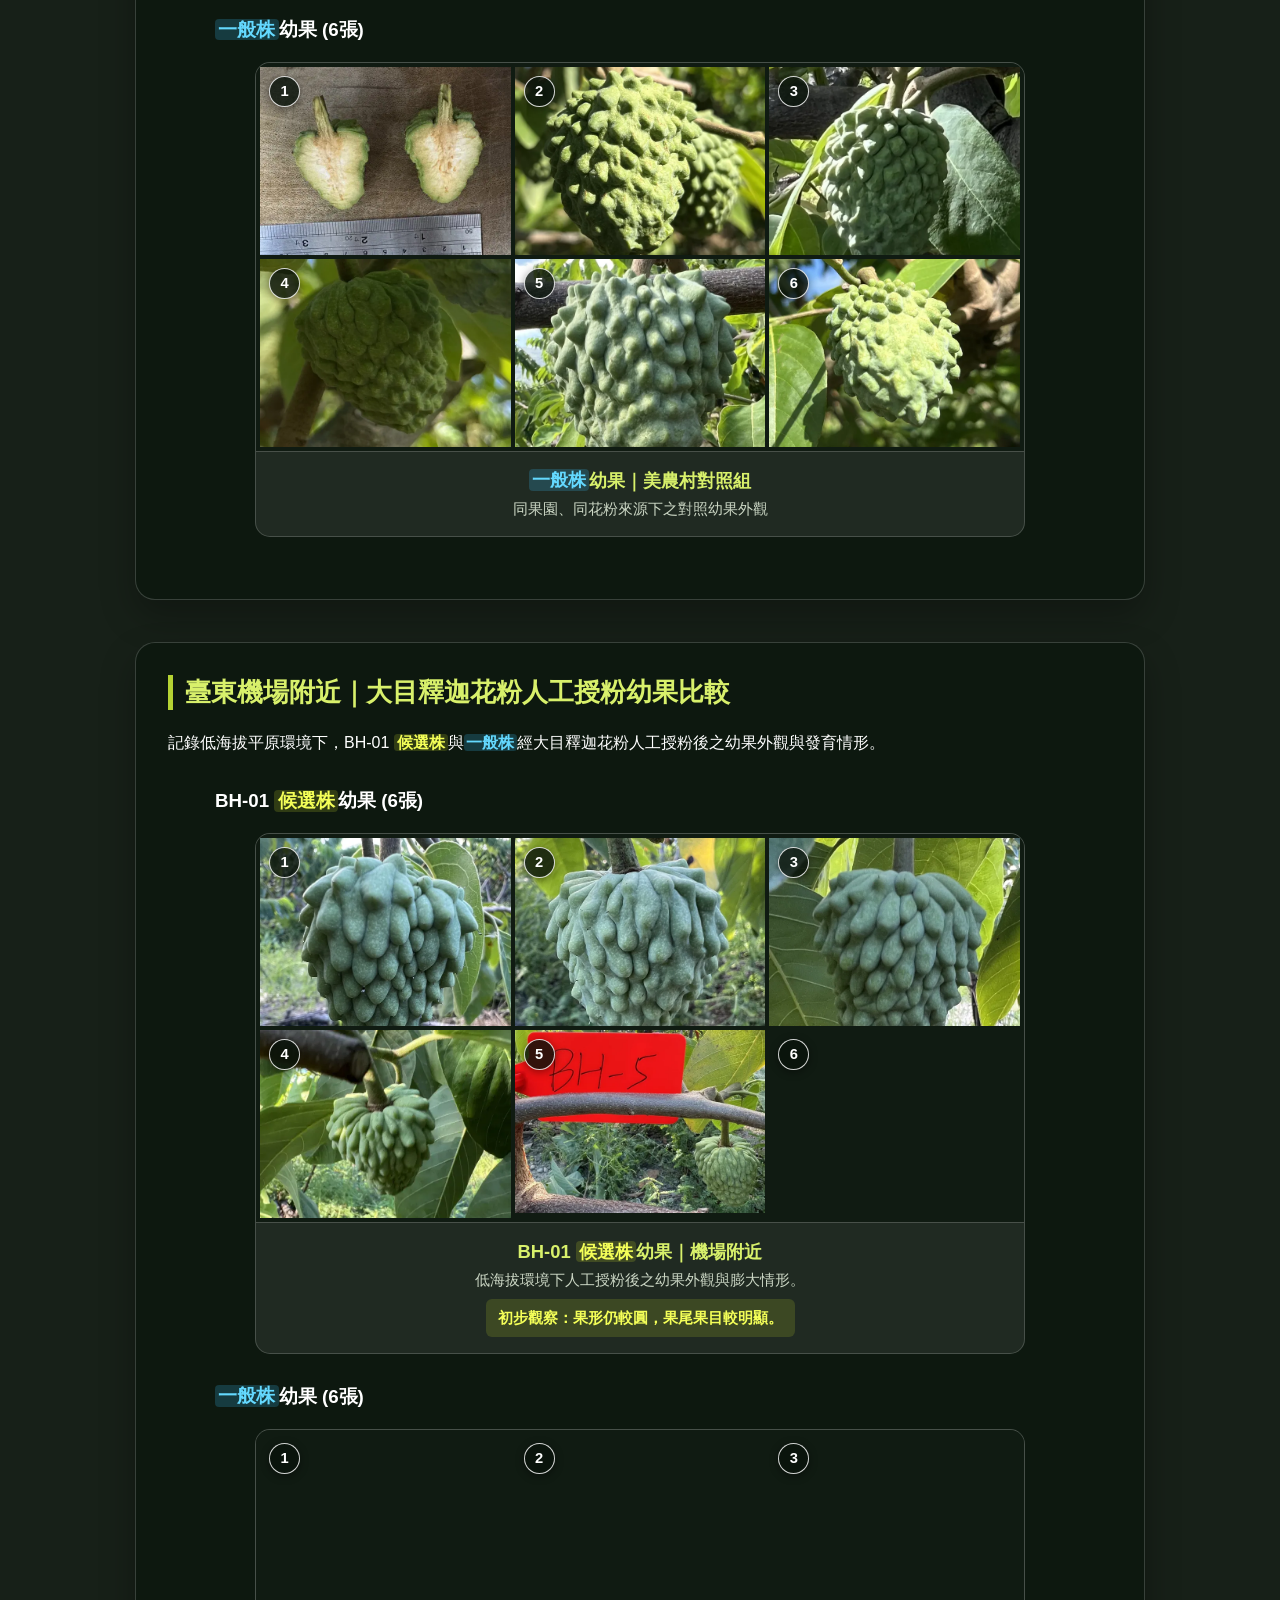
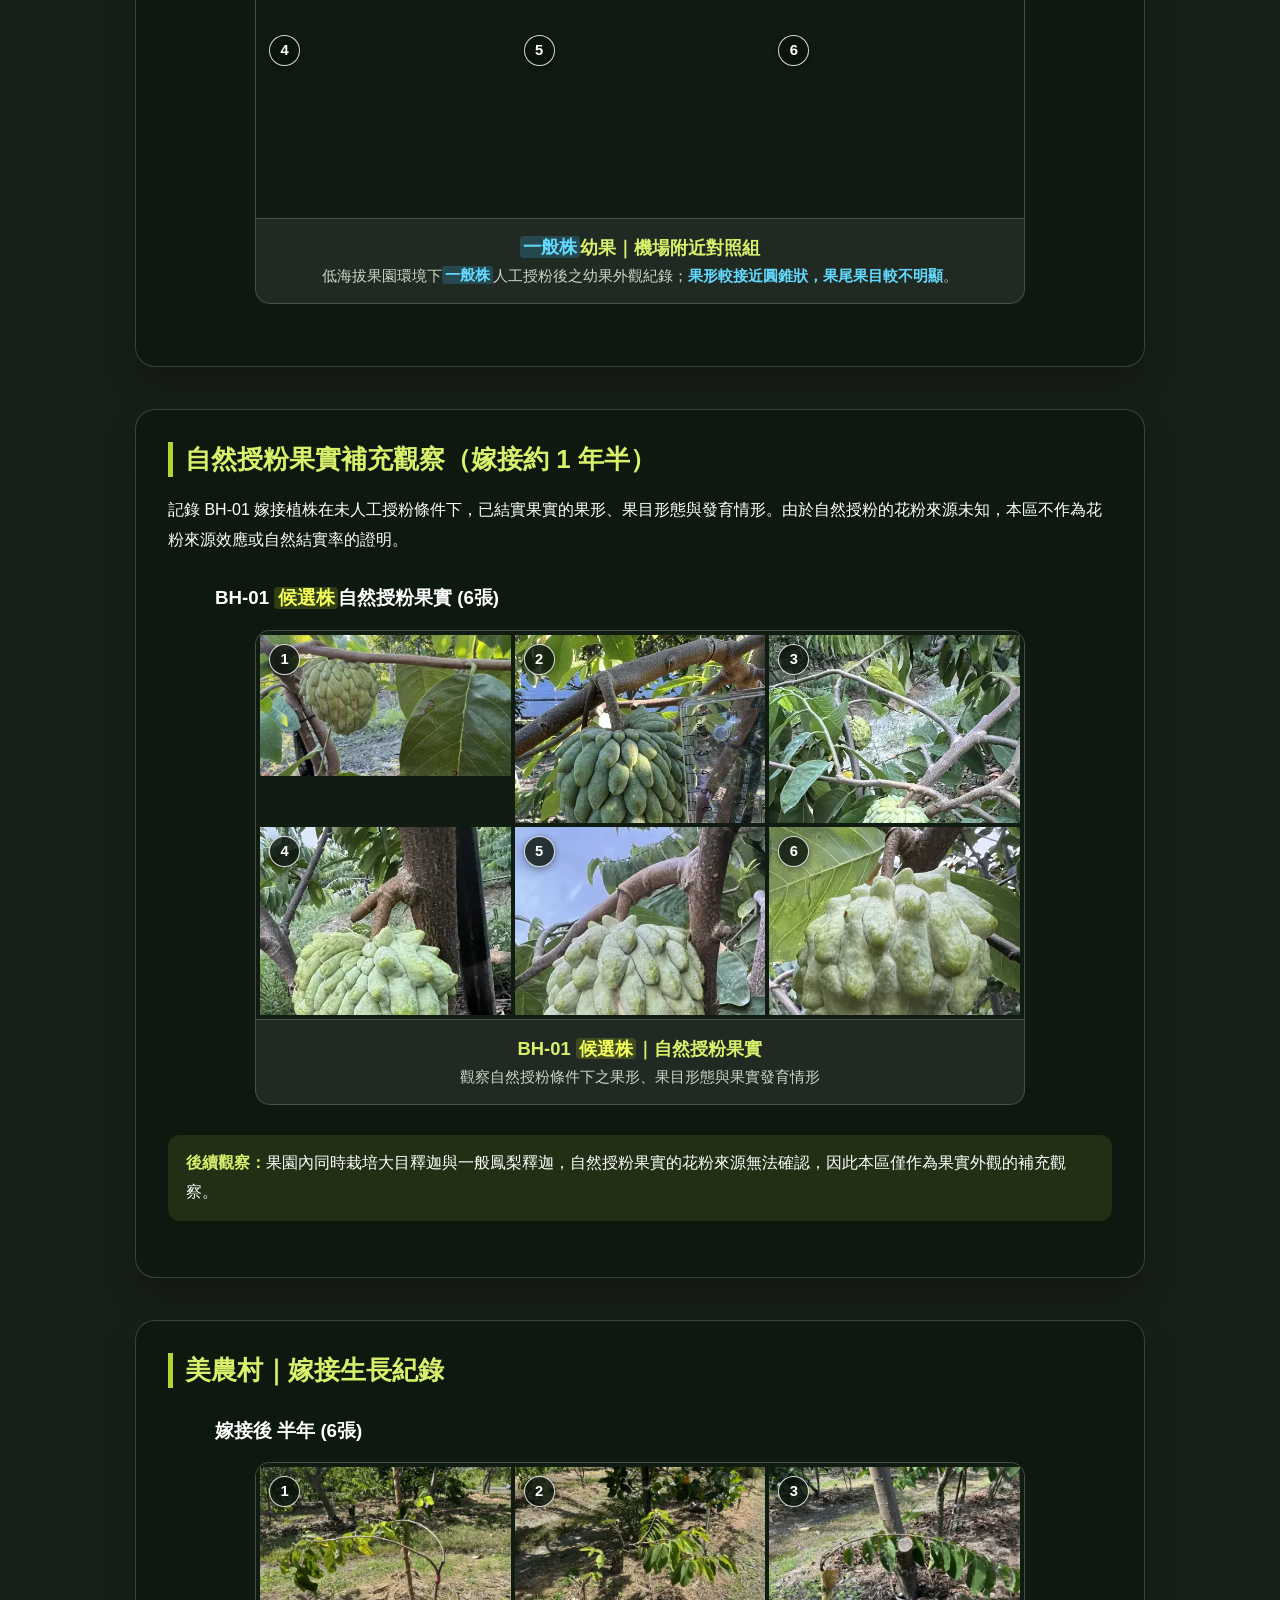
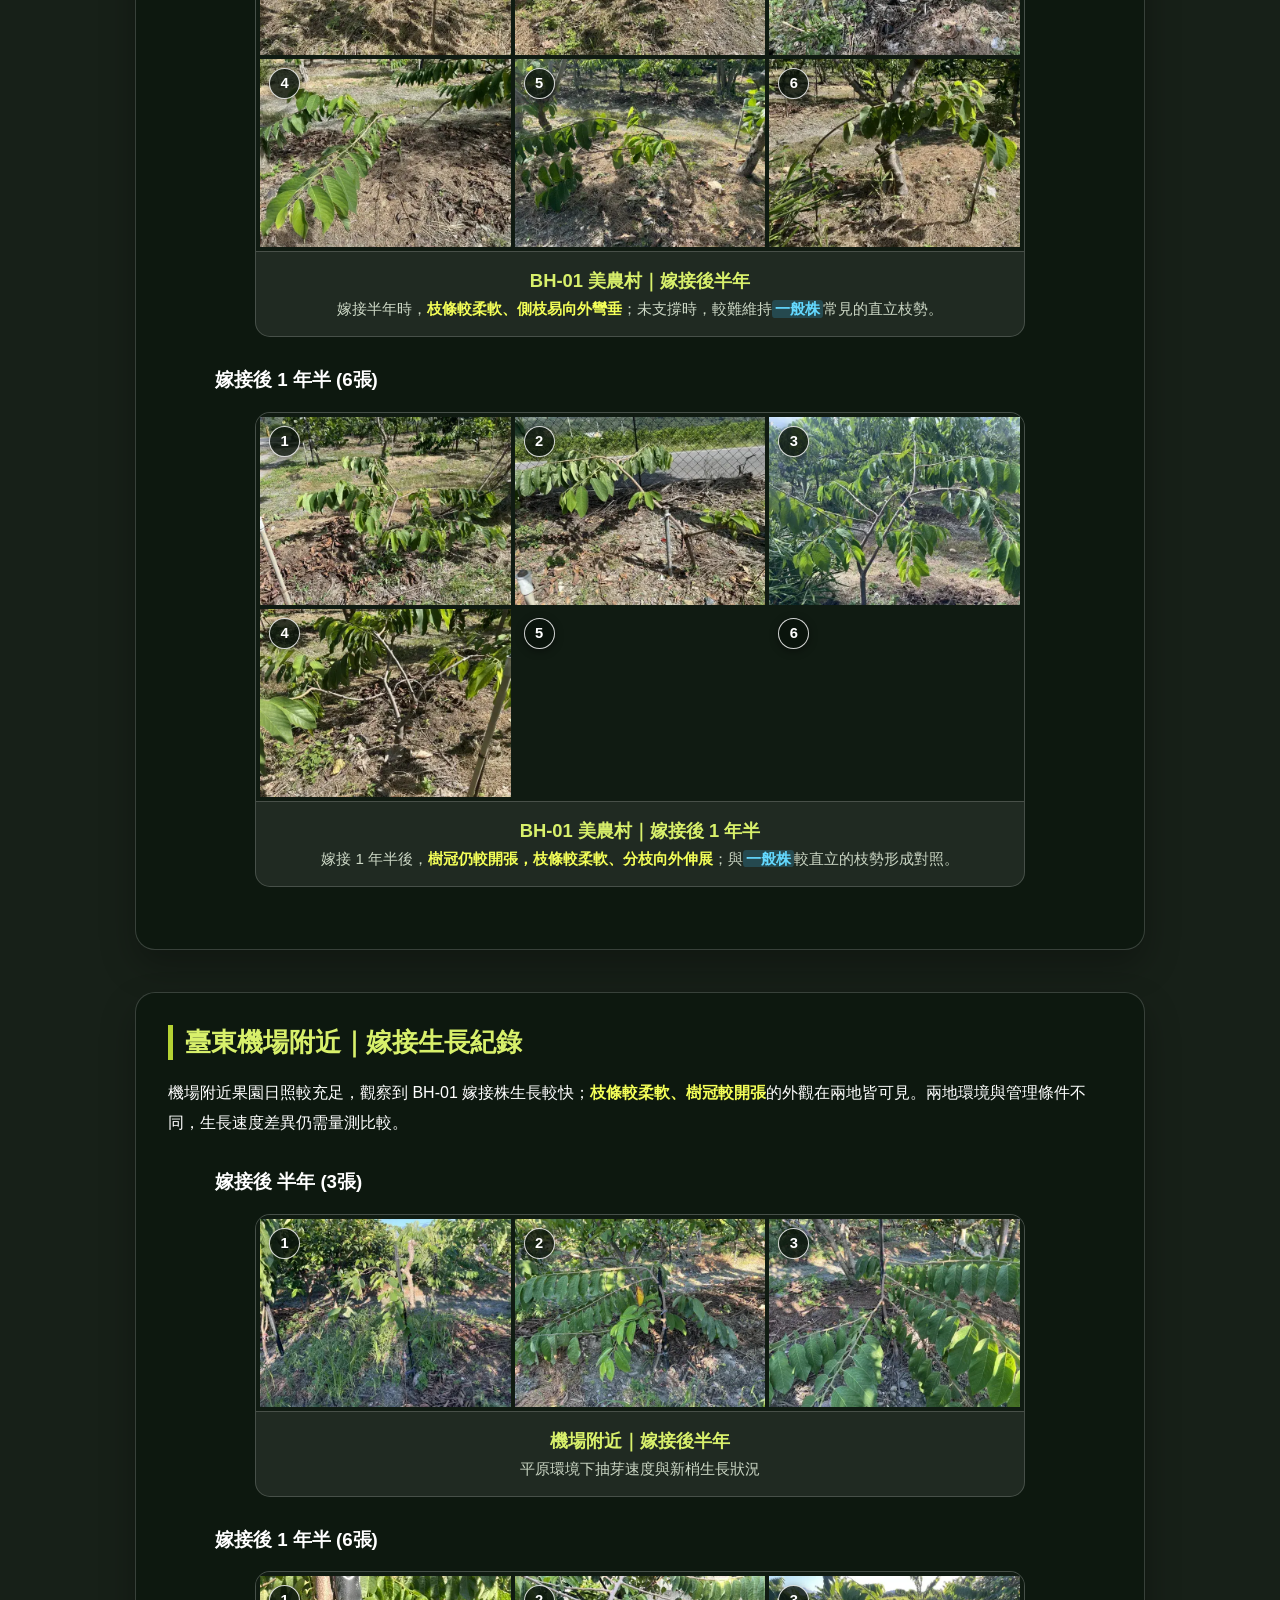
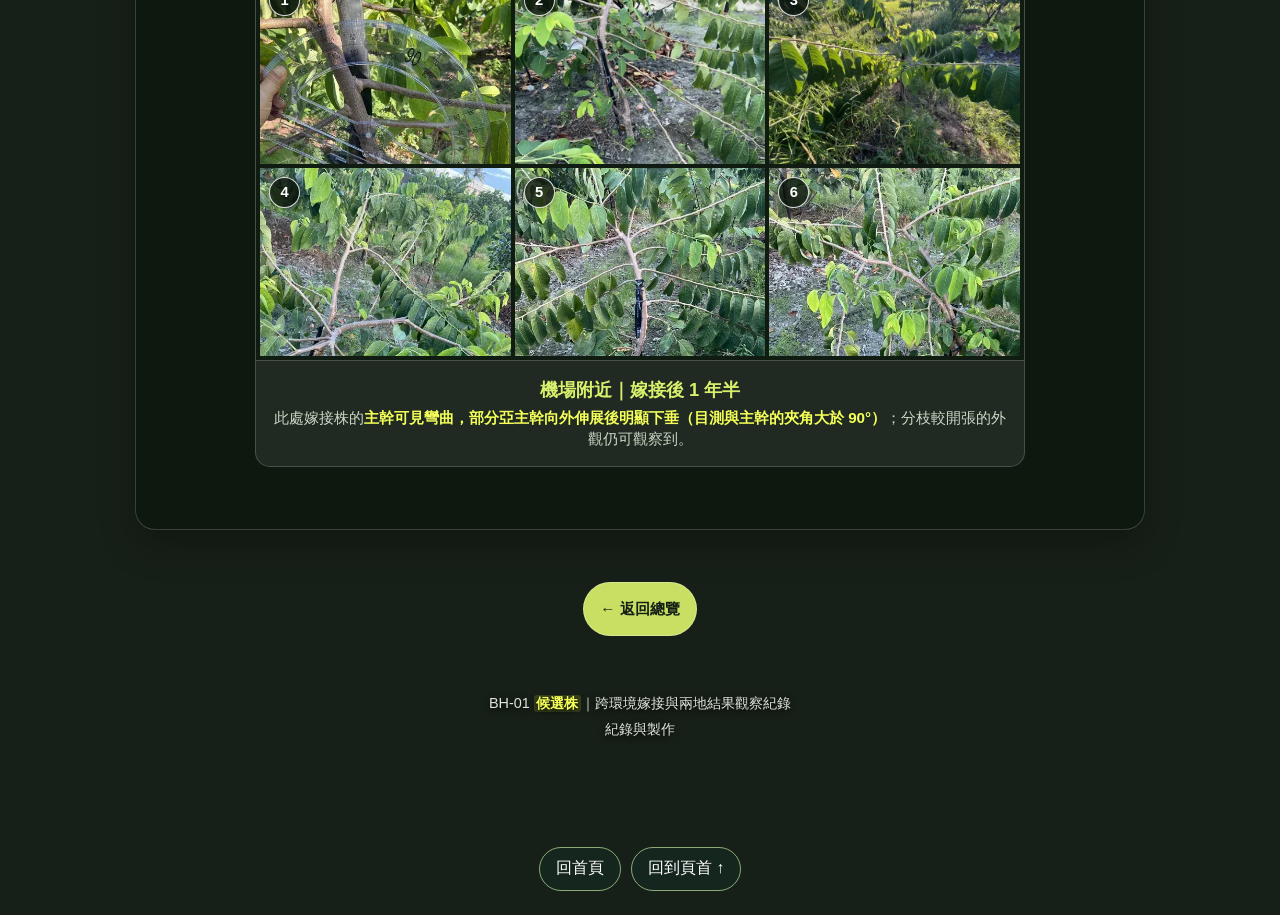
==== commit cc8cac40: "Add files via upload" ====
--- a/candidate/index.html
+++ b/candidate/index.html
@@ -207,6 +207,35 @@
       line-height: 1;
       pointer-events: none;
     }
+
+    /* 生長對照區：前三張保留，第四張加大呈現；所有照片完整顯示、不裁切。 */
+    .comparison-collage {
+      grid-template-columns: repeat(3, minmax(0, 1fr)) !important;
+    }
+    .comparison-collage .comparison-feature {
+      grid-column: 1 / -1;
+      aspect-ratio: 4 / 3;
+    }
+    .img-annotation {
+      position: absolute;
+      z-index: 4;
+      padding: 7px 12px;
+      border: 2px solid rgba(255,255,255,.96);
+      border-radius: 10px;
+      color: #fff;
+      background: rgba(15, 24, 18, .9);
+      box-shadow: 0 3px 12px rgba(0,0,0,.48);
+      font-size: clamp(.9rem, 2.2vw, 1.25rem);
+      font-weight: 900;
+      line-height: 1.15;
+      letter-spacing: .04em;
+      text-shadow: 0 2px 4px rgba(0,0,0,.9);
+      white-space: nowrap;
+      pointer-events: none;
+    }
+    .ann-person { left: 48%; top: 19%; transform: translateX(-50%); background: rgba(34, 76, 168, .92); }
+    .ann-control { right: 5%; top: 5%; background: rgba(175, 36, 36, .94); }
+    .ann-candidate { right: 5%; top: 52%; color: #172018; background: rgba(244, 255, 88, .96); border-color: #172018; text-shadow: none; }
     
     .composite-placeholder {
       min-height: 320px;
@@ -241,6 +270,9 @@
       .composite-placeholder { min-height: 220px; }
       .css-collage { grid-template-columns: repeat(2, 1fr); }
       .css-collage-3 { grid-template-columns: 1fr; } 
+      .comparison-collage { grid-template-columns: 1fr !important; }
+      .comparison-collage .comparison-feature { grid-column: auto; }
+      .img-annotation { font-size: .88rem; padding: 6px 9px; }
     }
 
     [hidden] { display: none !important; }
@@ -379,14 +411,30 @@
       <h2 class="section-title"><span class="control-term">一般株</span>與<span class="candidate-term">候選株</span>｜生長外觀對照</h2>
       <div class="group composite-group">
         <figure class="composite-card">
-          <div class="css-collage" style="grid-template-columns: repeat(3, 1fr);">
-            <img src="0.5-1-thumb.webp" alt="一般鳳梨釋迦 嫁接0.5年生長情形" decoding="async" width="480" height="640" loading="eager" fetchpriority="high">
-            <img src="1.5-2-thumb.webp" alt="一般鳳梨釋迦 嫁接1.5年生長情形" decoding="async" width="551" height="640" loading="lazy">
-            <img src="t1-thumb.webp" alt="候選株 1.5年 與 一般株 1.5年 同框對照" decoding="async" width="638" height="640" loading="lazy">
-          </div>
-          <figcaption class="photo-info">
-            <h3>一般鳳梨釋迦｜對照組生長紀錄 (3張)</h3>
-            <p>左起：<span class="control-term">一般株</span>嫁接 0.5 年、<span class="control-term">一般株</span>嫁接 1.5 年、<span class="candidate-term">候選株</span>(左)與<span class="control-term">一般株</span>(右) 1.5 年同框對照</p>
+          <div class="css-collage comparison-collage">
+            <div class="photo-item">
+              <img src="0.5-1-thumb.webp" alt="一般鳳梨釋迦 嫁接0.5年生長情形" decoding="async" width="480" height="640" loading="eager" fetchpriority="high">
+              <span class="photo-number" aria-hidden="true">1</span>
+            </div>
+            <div class="photo-item">
+              <img src="1.5-2-thumb.webp" alt="一般鳳梨釋迦 嫁接1.5年生長情形" decoding="async" width="551" height="640" loading="lazy">
+              <span class="photo-number" aria-hidden="true">2</span>
+            </div>
+            <div class="photo-item">
+              <img src="t1-thumb.webp" alt="候選株 1.5年 與 一般株 1.5年 同框對照" decoding="async" width="638" height="640" loading="lazy">
+              <span class="photo-number" aria-hidden="true">3</span>
+            </div>
+            <div class="photo-item comparison-feature">
+              <img src="comparison-4-thumb.webp" alt="嫁接1.5年候選株與成齡一般鳳梨釋迦對比；人物為柏涵，前方矮株為候選株，後方高大植株為一般株" decoding="async" width="1400" height="1050" loading="lazy">
+              <span class="photo-number" aria-hidden="true">4</span>
+              <span class="img-annotation ann-person">柏涵 ↓</span>
+              <span class="img-annotation ann-control">一般株 ↓</span>
+              <span class="img-annotation ann-candidate">候選株 ↓</span>
+            </div>
+          </div>
+          <figcaption class="photo-info">
+            <h3>一般鳳梨釋迦｜對照組生長紀錄 (4張)</h3>
+            <p>照片 1～4 依序為：<span class="control-term">一般株</span>嫁接 0.5 年、<span class="control-term">一般株</span>嫁接 1.5 年、<span class="candidate-term">候選株</span>(左)與<span class="control-term">一般株</span>(右) 1.5 年同框對照，以及嫁接 1.5 年<span class="candidate-term">候選株</span>與成齡<span class="control-term">一般鳳梨釋迦</span>對比。第 4 張人物標示為柏涵，前方矮株為候選株，後方高大植株為一般株。</p>
           </figcaption>
         </figure>
       </div>
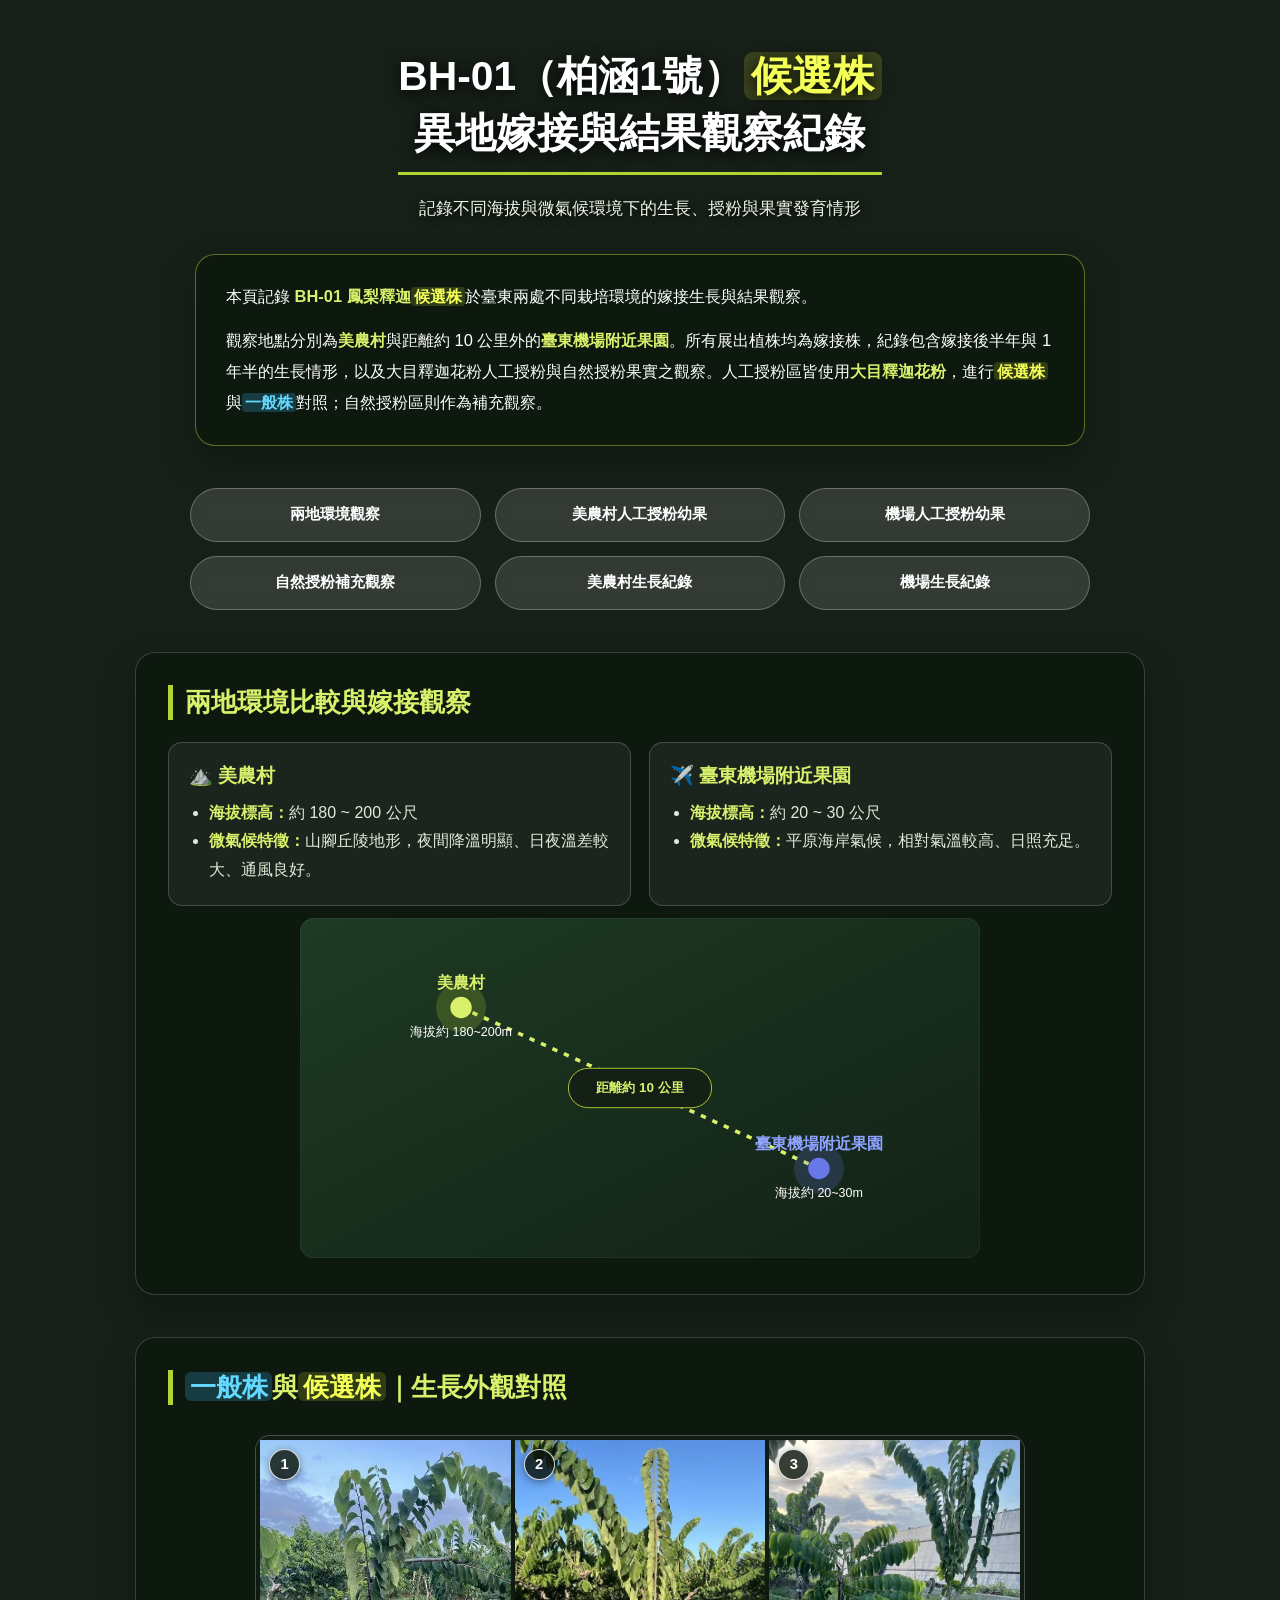
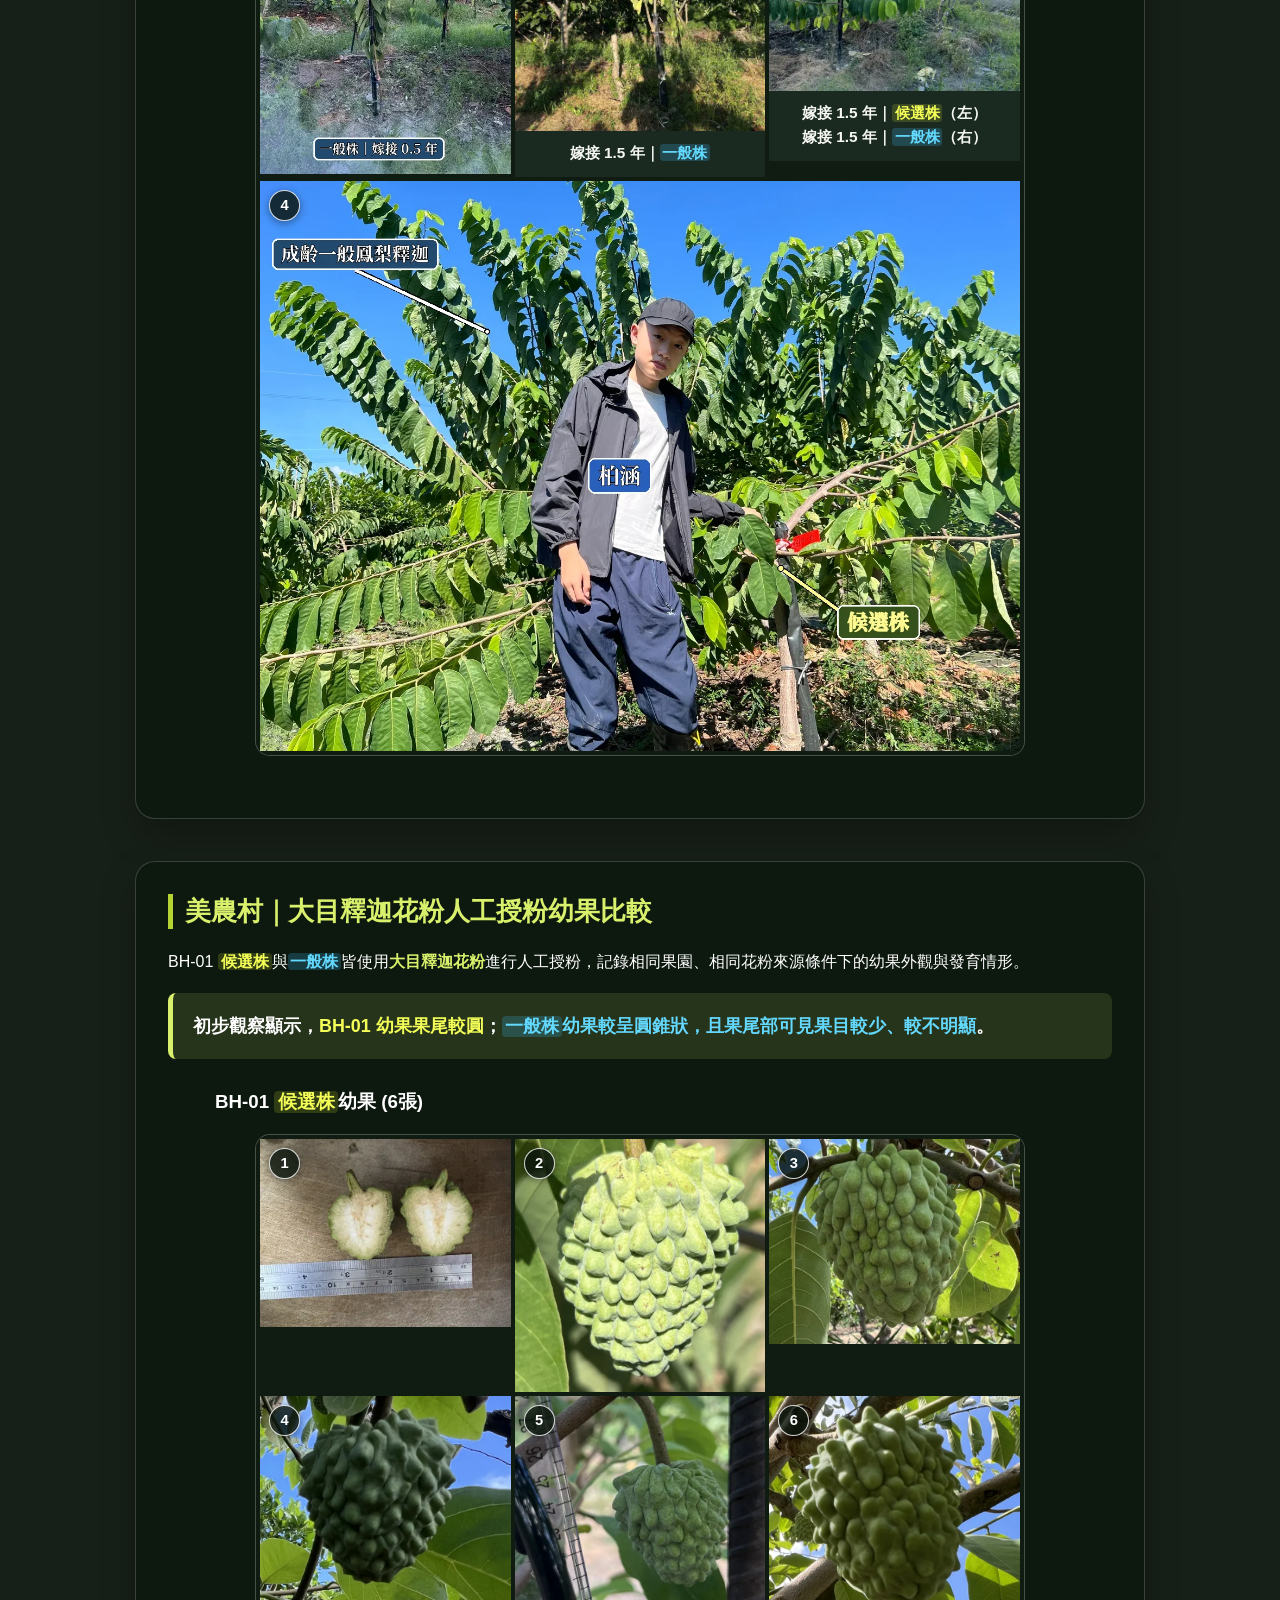
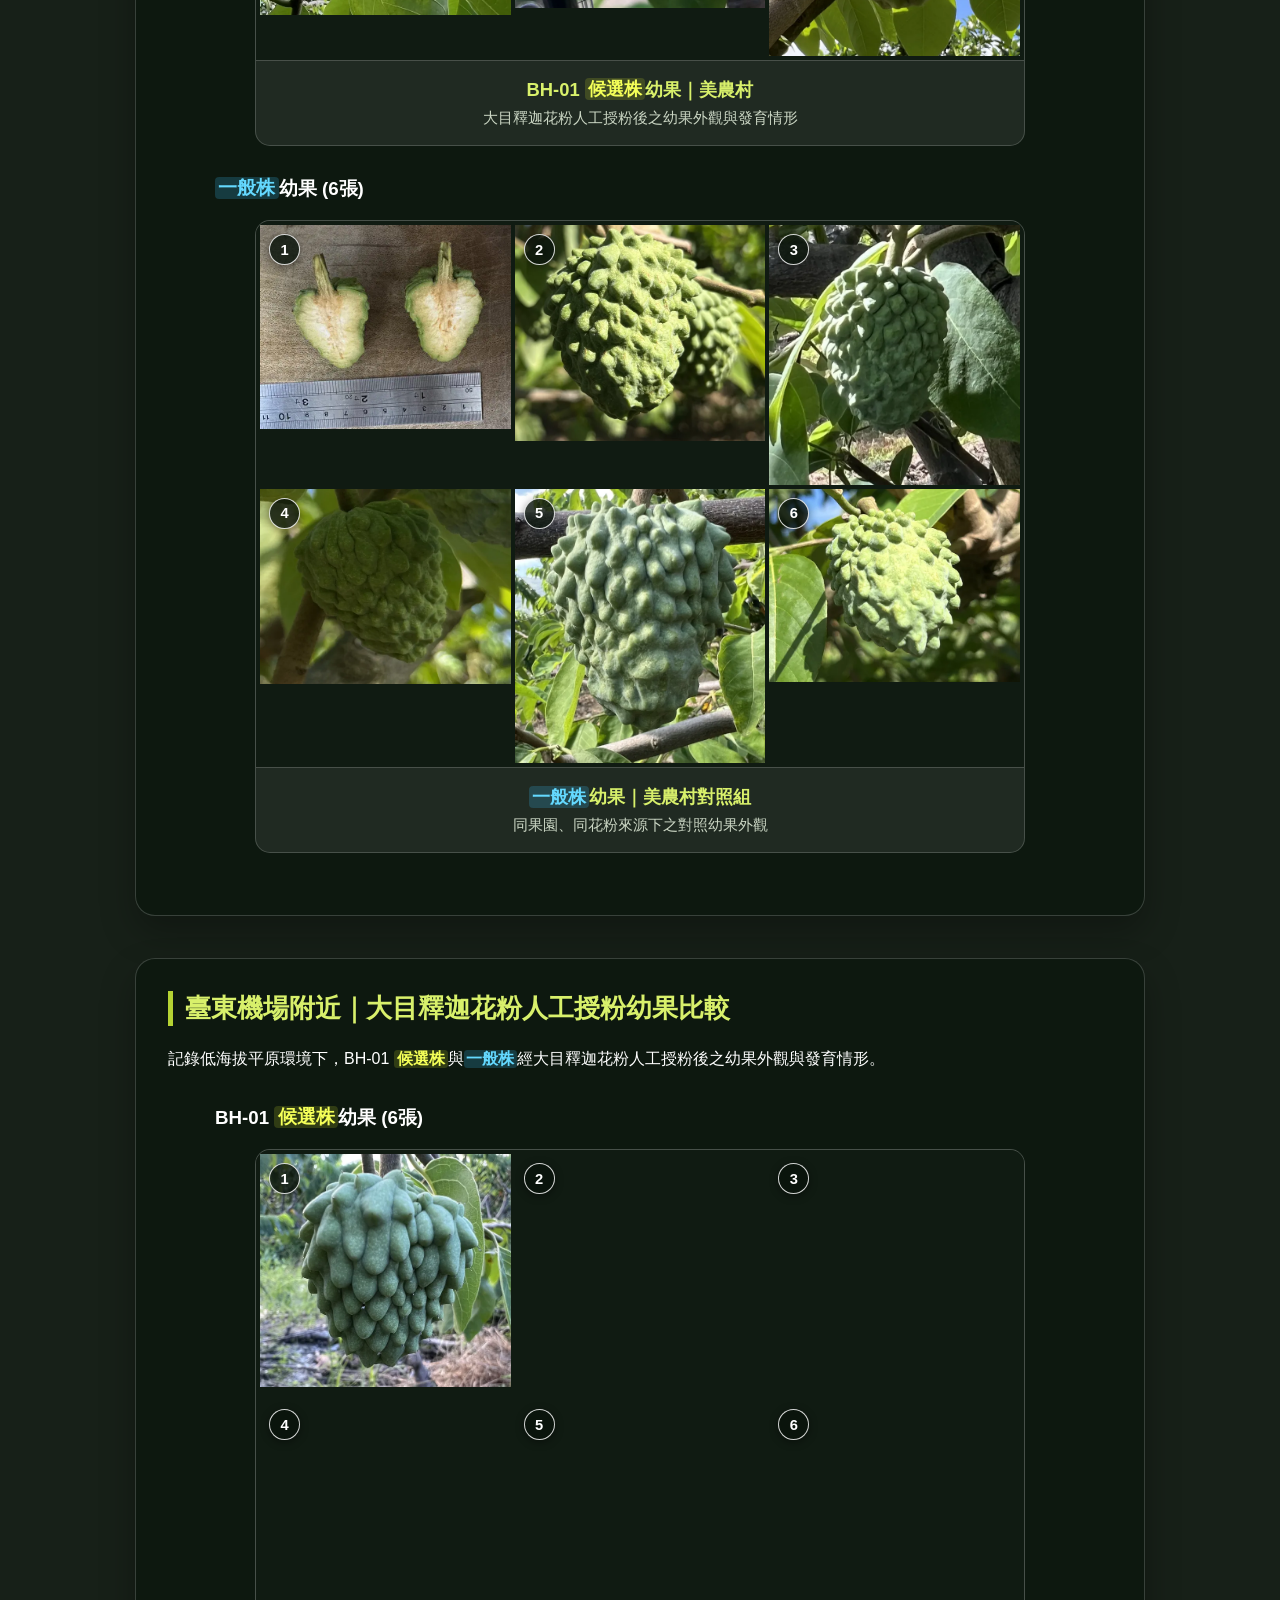
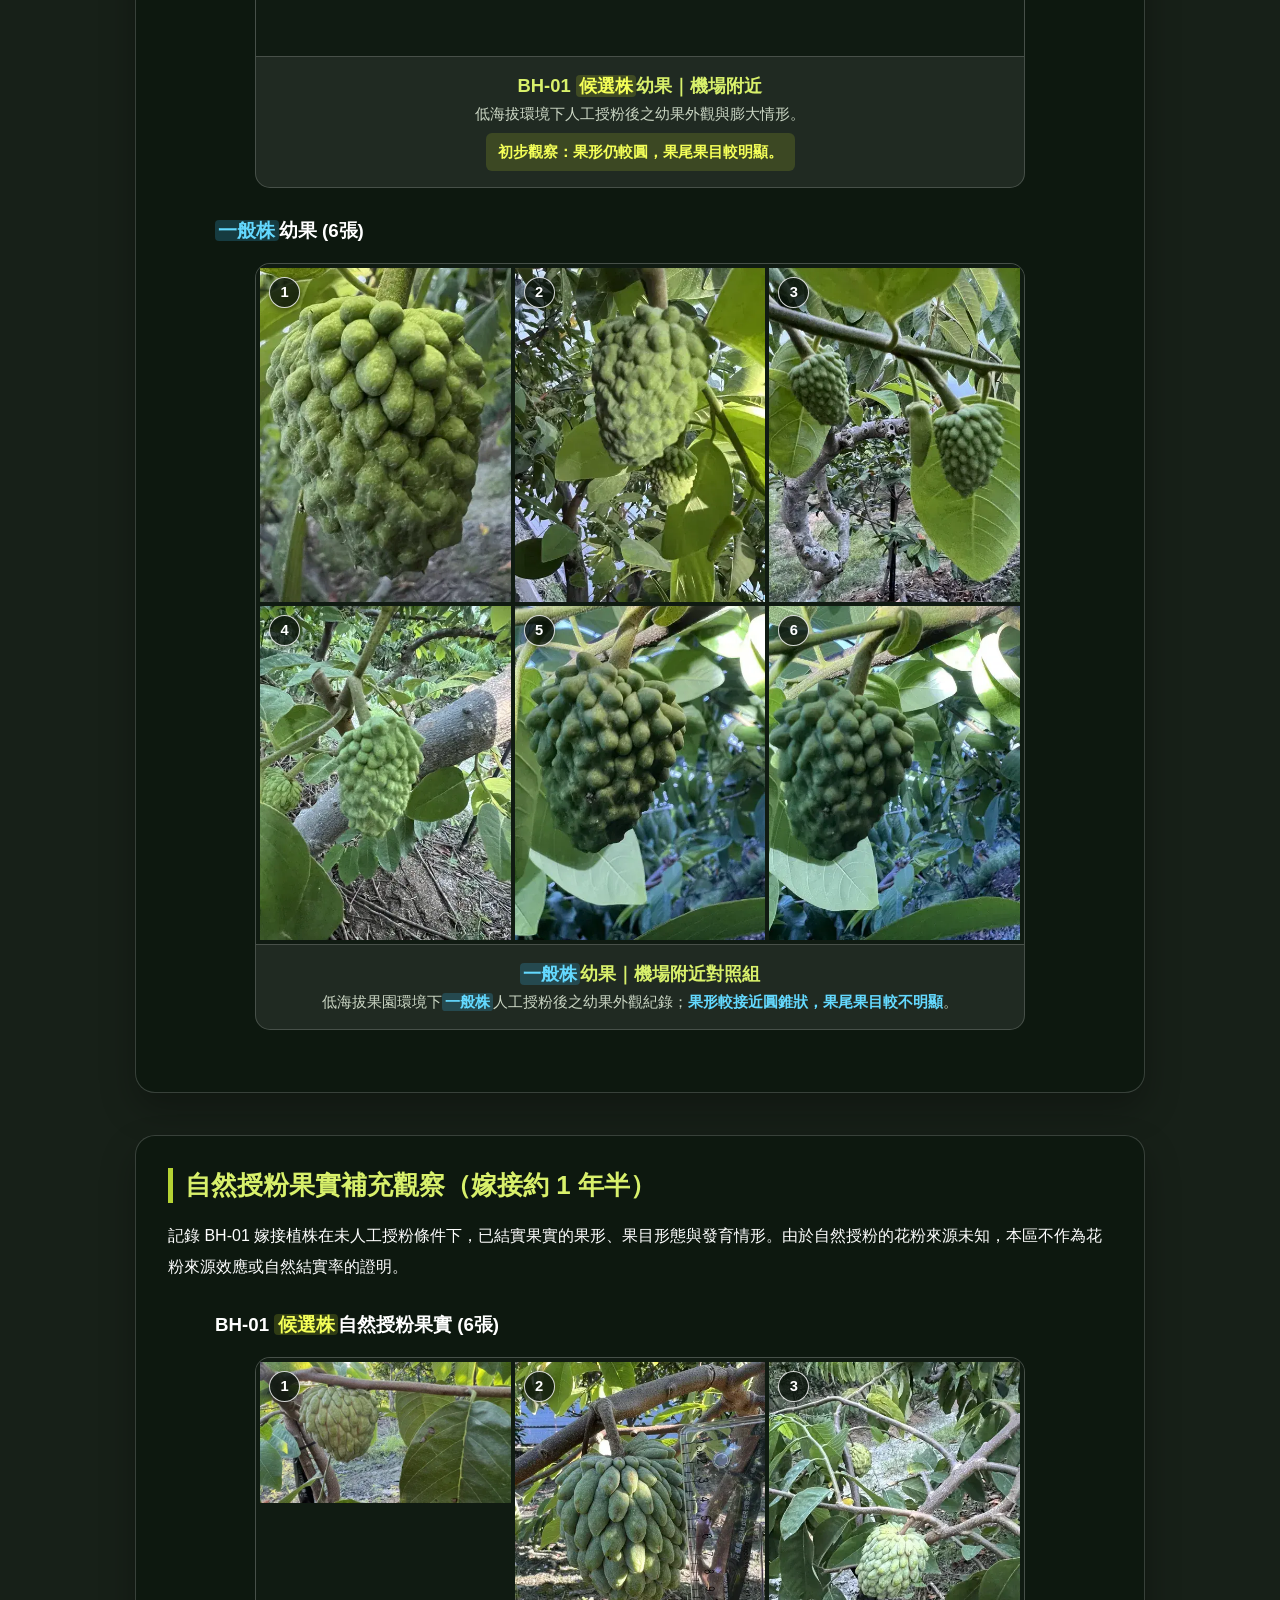
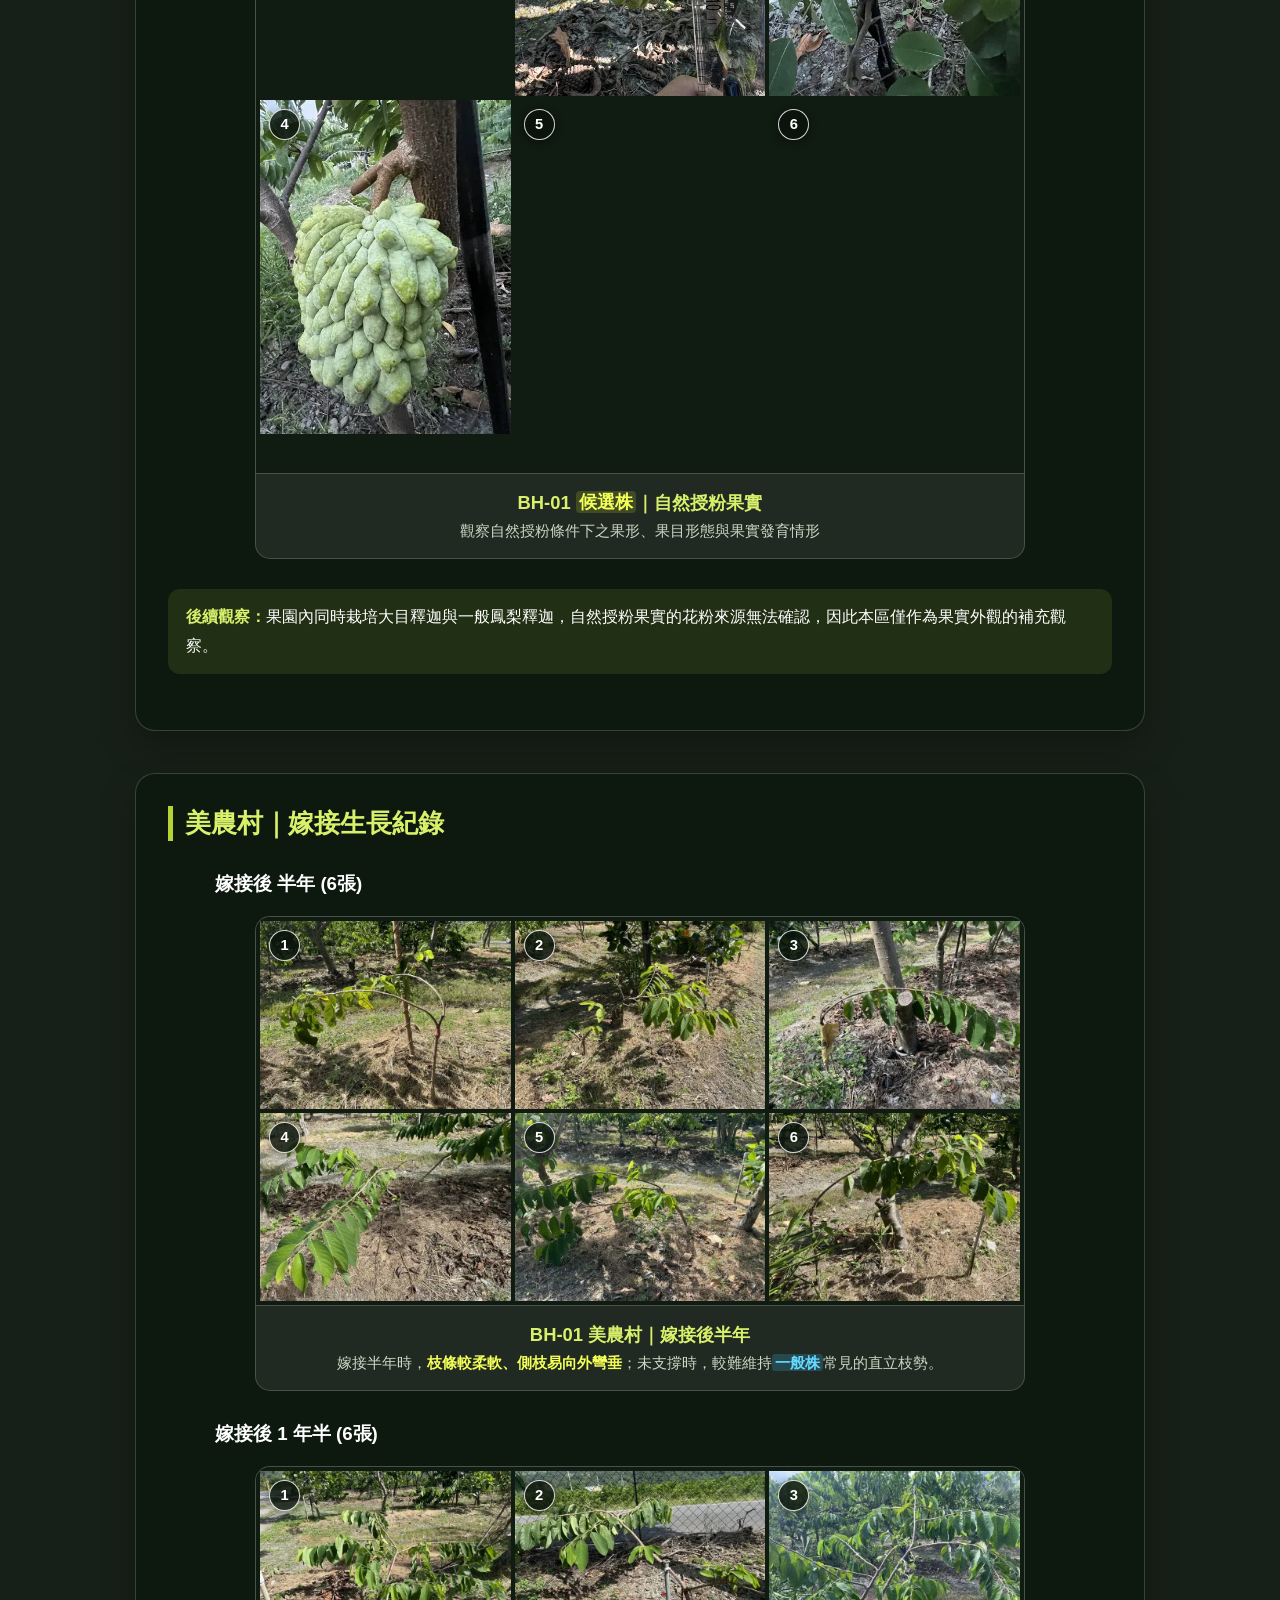
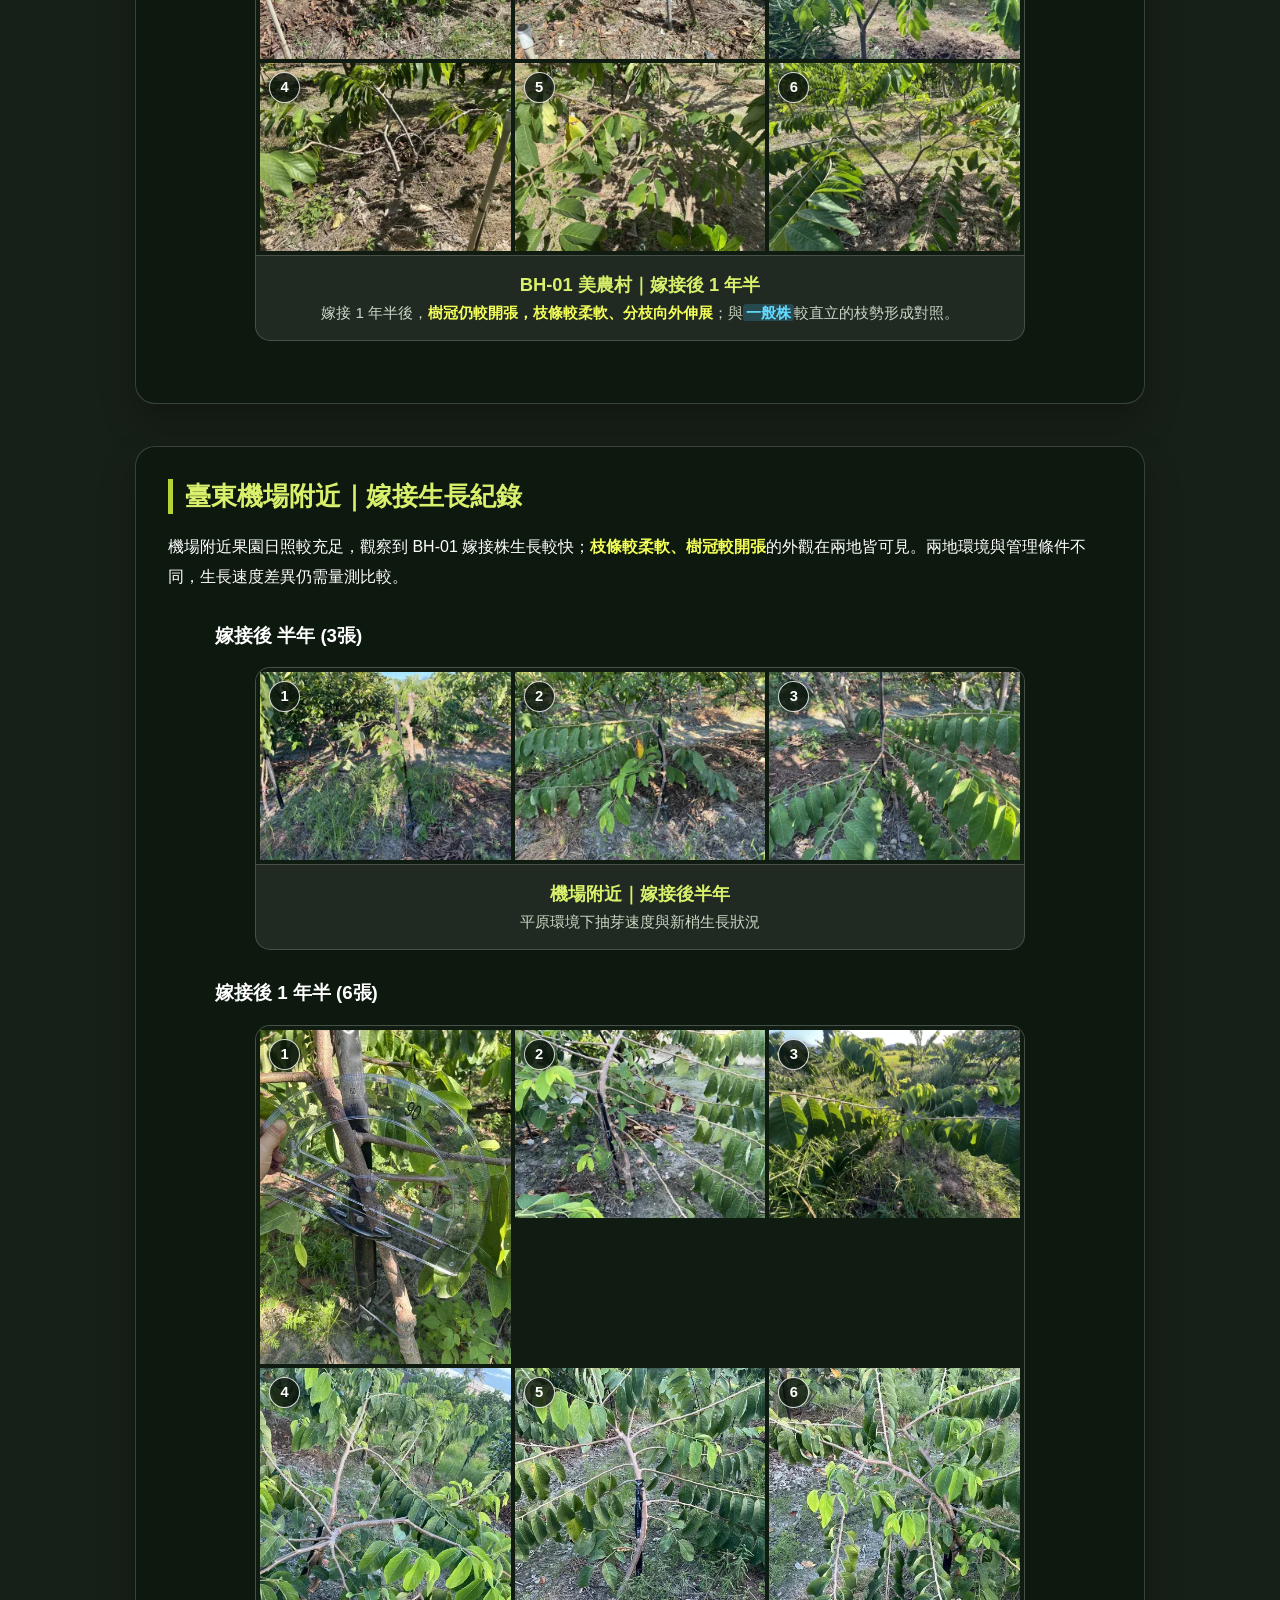
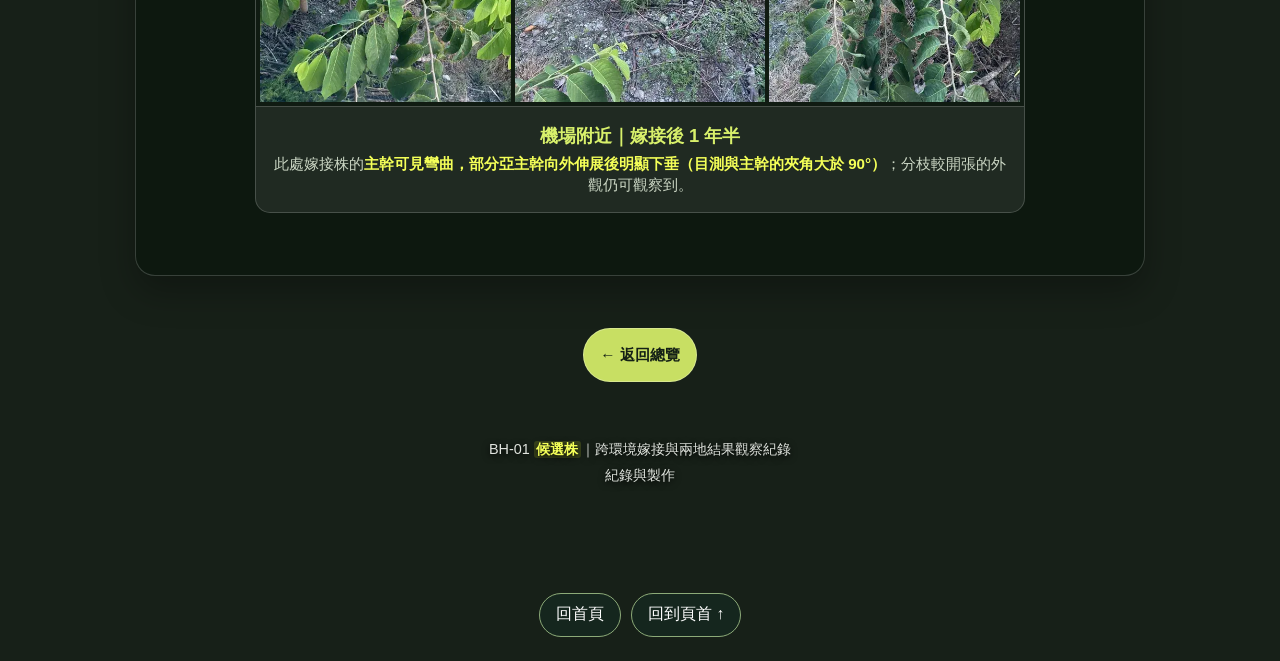
==== commit 077e36d8: "Add files via upload" ====
--- a/candidate/index.html
+++ b/candidate/index.html
@@ -163,24 +163,15 @@
     .css-collage img {
       display: block;
       width: 100%;
-      height: 100%;
+      height: auto;
       object-fit: contain;
-      transition: transform 0.2s ease, filter 0.2s ease;
-    }
-    /* 固定照片格的大小，照片本身按原比例完整放入。 */
+    }
+    /* 以來源照片原始長寬比排版，直式果實的果尾也完整呈現。 */
     .css-collage .photo-item {
-      aspect-ratio: 4 / 3;
+      align-self: start;
       background: #101b12;
     }
-    /* JavaScript 尚未執行時的顯示方式。 */
-    .css-collage > img {
-      height: auto;
-      aspect-ratio: 4 / 3;
-    }
-    
-    @media (prefers-reduced-motion: reduce) {
-      .css-collage img { transition: none; }
-    }
+    .css-collage > img { height: auto; }
 
     .photo-item {
       position: relative;
@@ -214,29 +205,18 @@
     }
     .comparison-collage .comparison-feature {
       grid-column: 1 / -1;
-      aspect-ratio: 4 / 3;
-    }
-    .img-annotation {
-      position: absolute;
-      z-index: 4;
-      padding: 7px 12px;
-      border: 2px solid rgba(255,255,255,.96);
-      border-radius: 10px;
-      color: #fff;
-      background: rgba(15, 24, 18, .9);
-      box-shadow: 0 3px 12px rgba(0,0,0,.48);
-      font-size: clamp(.9rem, 2.2vw, 1.25rem);
-      font-weight: 900;
-      line-height: 1.15;
-      letter-spacing: .04em;
-      text-shadow: 0 2px 4px rgba(0,0,0,.9);
-      white-space: nowrap;
-      pointer-events: none;
-    }
-    .ann-person { left: 48%; top: 19%; transform: translateX(-50%); background: rgba(34, 76, 168, .92); }
-    .ann-control { right: 5%; top: 5%; background: rgba(175, 36, 36, .94); }
-    .ann-candidate { right: 5%; top: 52%; color: #172018; background: rgba(244, 255, 88, .96); border-color: #172018; text-shadow: none; }
-    
+    }
+    .comparison-caption {
+      margin: 0;
+      padding: 10px 8px 12px;
+      color: #f5f7f1;
+      background: #1b2a21;
+      font-size: .96rem;
+      font-weight: 700;
+      line-height: 1.55;
+      text-align: center;
+    }
+    .comparison-caption span.caption-line { display: block; }
     .composite-placeholder {
       min-height: 320px;
       display: grid;
@@ -272,7 +252,7 @@
       .css-collage-3 { grid-template-columns: 1fr; } 
       .comparison-collage { grid-template-columns: 1fr !important; }
       .comparison-collage .comparison-feature { grid-column: auto; }
-      .img-annotation { font-size: .88rem; padding: 6px 9px; }
+      #chulu-fruit .css-collage, #airport-fruit .css-collage, #natural .css-collage { grid-template-columns: 1fr; }
     }
 
     [hidden] { display: none !important; }
@@ -413,29 +393,24 @@
         <figure class="composite-card">
           <div class="css-collage comparison-collage">
             <div class="photo-item">
-              <img src="0.5-1-thumb.webp" alt="一般鳳梨釋迦 嫁接0.5年生長情形" decoding="async" width="480" height="640" loading="eager" fetchpriority="high">
+              <img src="comparison-1-labeled.webp" alt="一般鳳梨釋迦 嫁接0.5年生長情形" decoding="async" width="480" height="640" loading="eager" fetchpriority="high">
               <span class="photo-number" aria-hidden="true">1</span>
             </div>
             <div class="photo-item">
               <img src="1.5-2-thumb.webp" alt="一般鳳梨釋迦 嫁接1.5年生長情形" decoding="async" width="551" height="640" loading="lazy">
               <span class="photo-number" aria-hidden="true">2</span>
+              <p class="comparison-caption">嫁接 1.5 年｜<span class="control-term">一般株</span></p>
             </div>
             <div class="photo-item">
               <img src="t1-thumb.webp" alt="候選株 1.5年 與 一般株 1.5年 同框對照" decoding="async" width="638" height="640" loading="lazy">
               <span class="photo-number" aria-hidden="true">3</span>
+              <p class="comparison-caption"><span class="caption-line">嫁接 1.5 年｜<span class="candidate-term">候選株</span>（左）</span><span class="caption-line">嫁接 1.5 年｜<span class="control-term">一般株</span>（右）</span></p>
             </div>
             <div class="photo-item comparison-feature">
-              <img src="comparison-4-thumb.webp" alt="嫁接1.5年候選株與成齡一般鳳梨釋迦對比；人物為柏涵，前方矮株為候選株，後方高大植株為一般株" decoding="async" width="1400" height="1050" loading="lazy">
+              <img src="comparison-4-labeled.webp" alt="嫁接1.5年候選株與成齡一般鳳梨釋迦對比；人物為柏涵，前方矮株為候選株，後方高大植株為一般株" decoding="async" width="1400" height="1050" loading="lazy">
               <span class="photo-number" aria-hidden="true">4</span>
-              <span class="img-annotation ann-person">柏涵 ↓</span>
-              <span class="img-annotation ann-control">一般株 ↓</span>
-              <span class="img-annotation ann-candidate">候選株 ↓</span>
             </div>
           </div>
-          <figcaption class="photo-info">
-            <h3>一般鳳梨釋迦｜對照組生長紀錄 (4張)</h3>
-            <p>照片 1～4 依序為：<span class="control-term">一般株</span>嫁接 0.5 年、<span class="control-term">一般株</span>嫁接 1.5 年、<span class="candidate-term">候選株</span>(左)與<span class="control-term">一般株</span>(右) 1.5 年同框對照，以及嫁接 1.5 年<span class="candidate-term">候選株</span>與成齡<span class="control-term">一般鳳梨釋迦</span>對比。第 4 張人物標示為柏涵，前方矮株為候選株，後方高大植株為一般株。</p>
-          </figcaption>
         </figure>
       </div>
     </section>
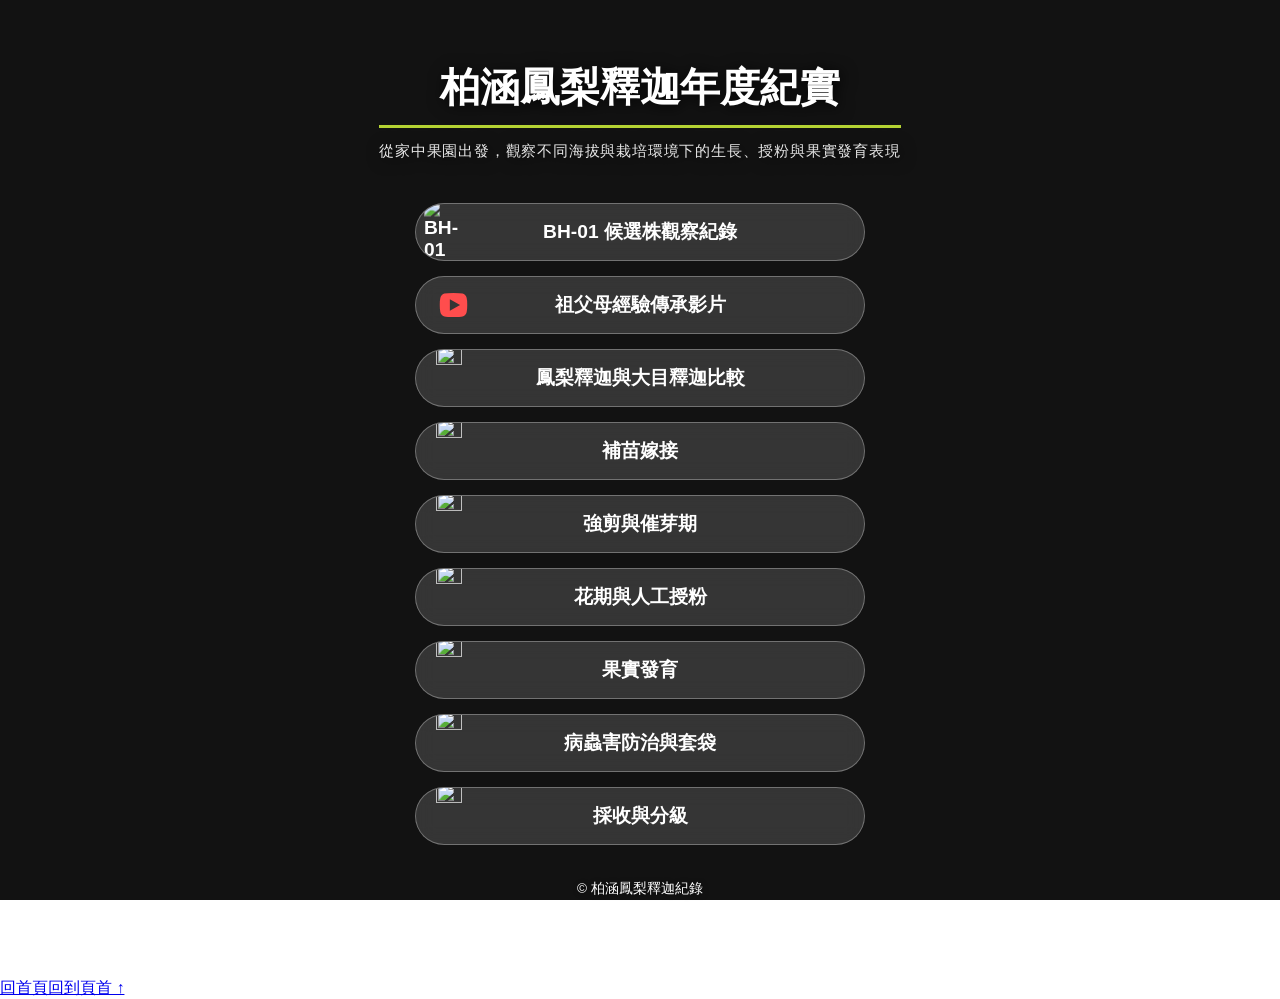
==== commit 8aa2deee: "Add files via upload" ====
--- a/candidate/index.html
+++ b/candidate/index.html
@@ -1,636 +1,501 @@
 <!DOCTYPE html>
-<html lang="zh-Hant-TW">
+<html lang="zh-TW">
 <head>
-  <meta charset="UTF-8">
-  <meta name="viewport" content="width=device-width, initial-scale=1.0">
-  <meta name="description" content="BH-01 鳳梨釋迦候選株在臺東美農村與臺東機場附近的異地嫁接生長、人工授粉幼果比較及自然授粉果實補充觀察。">
-  <title>BH-01（柏涵1號）候選株｜異地嫁接與結果觀察紀錄</title>
-  <style>
-    :root {
-      --lime: #d8f06b;
-      --green: #b5d333;
-      --ink: #142016;
-      --panel: rgba(12, 24, 14, .86);
-      --line: rgba(255, 255, 255, .18);
-    }
-
-    * { box-sizing: border-box; }
-    html { scroll-behavior: smooth; }
-    body {
-      margin: 0;
-      min-height: 100vh;
-      color: #fff;
-      background: #172018;
-      font-family: "Microsoft JhengHei", "Noto Sans TC", sans-serif;
-    }
-
-    .container {
-      width: min(1050px, 100%);
-      margin: auto;
-      padding: 48px 20px 80px;
-    }
-
-    header { text-align: center; margin-bottom: 30px; }
-    h1 {
-      display: inline-block;
-      margin: 0;
-      padding-bottom: 10px;
-      border-bottom: 3px solid var(--green);
-      font-size: clamp(1.85rem, 5vw, 2.55rem);
-      line-height: 1.4;
-      text-shadow: 0 3px 16px #000;
-    }
-    .subtitle {
-      margin-top: 18px;
-      color: #eff7e9;
-      font-size: 1.08rem;
-      line-height: 1.8;
-      text-shadow: 0 2px 9px #000;
-    }
-
-    .glass {
-      background: var(--panel);
-      border: 1px solid var(--line);
-      border-radius: 20px;
-      box-shadow: 0 16px 35px rgba(0, 0, 0, .28);
-      -webkit-backdrop-filter: blur(10px);
-      backdrop-filter: blur(10px);
-    }
-
-    .intro {
-      max-width: 890px;
-      margin: 26px auto 42px;
-      padding: 26px 30px;
-      border-color: rgba(181, 211, 51, .48);
-      font-size: 1.03rem;
-      line-height: 1.9;
-    }
-    .intro p { margin: 0 0 12px; }
-    .intro p:last-child { margin-bottom: 0; }
-    strong { color: var(--lime); }
-
-    .quick-nav h2 { text-align: center; margin: 0 0 20px; }
-    .nav-grid {
-      display: grid;
-      grid-template-columns: repeat(3, minmax(0, 1fr));
-      gap: 14px;
-      max-width: 900px;
-      margin: auto;
-    }
-    .nav-btn, .home-btn {
-      display: flex;
-      align-items: center;
-      justify-content: center;
-      min-height: 54px;
-      padding: 10px 16px;
-      color: #fff;
-      background: rgba(255, 255, 255, .12);
-      border: 1px solid rgba(255, 255, 255, .28);
-      border-radius: 999px;
-      text-align: center;
-      text-decoration: none;
-      font-size: .95rem;
-      font-weight: 700;
-      -webkit-backdrop-filter: blur(8px);
-      backdrop-filter: blur(8px);
-      transition: .2s ease;
-    }
-    .nav-btn:hover, .nav-btn:focus-visible,
-    .home-btn:hover, .home-btn:focus-visible {
-      color: var(--ink);
-      background: rgba(216, 240, 107, .95);
-      transform: translateY(-2px);
-      outline: none;
-    }
-
-    .section {
-      scroll-margin-top: 20px;
-      margin: 42px 0;
-      padding: 32px;
-    }
-    .section-title {
-      margin: 0 0 18px;
-      padding-left: 12px;
-      border-left: 5px solid var(--green);
-      color: var(--lime);
-      font-size: 1.62rem;
-    }
-    .section > p { margin: 0 0 16px; line-height: 1.9; }
-
-    .env-grid {
-      display: grid;
-      grid-template-columns: repeat(2, minmax(0, 1fr));
-      gap: 18px;
-      margin: 22px 0 10px;
-    }
-    .env-card {
-      padding: 20px;
-      background: rgba(255, 255, 255, .06);
-      border: 1px solid var(--line);
-      border-radius: 14px;
-    }
-    .env-card h3 { margin: 0 0 10px; color: var(--lime); font-size: 1.2rem; }
-    .env-card ul { margin: 0; padding-left: 20px; line-height: 1.8; color: #e1ebd9; }
-
-    .taitung-map { max-width: 680px; margin: 12px auto 4px; }
-    .taitung-map svg { display: block; width: 100%; height: auto; }
-    .quiet { color: #ccd7c5; font-size: .88rem; text-align: center; }
-
-    .collage-note {
-      margin: 16px 0 24px;
-      padding: 14px 18px;
-      border-radius: 12px;
-      background: rgba(181, 211, 51, .12);
-      line-height: 1.8;
-    }
-
-    .composite-group { max-width: 850px; margin: 30px auto; }
-    .composite-card {
-      overflow: hidden;
-      background: rgba(255, 255, 255, .08);
-      border: 1px solid var(--line);
-      border-radius: 15px;
-    }
-    
-    /* CSS Grid 無損合成圖樣式 */
-    .css-collage {
-      display: grid;
-      grid-template-columns: repeat(3, 1fr);
-      gap: 4px;
-      background: #101b12;
-      padding: 4px;
-    }
-    .css-collage img {
-      display: block;
-      width: 100%;
-      height: auto;
-      object-fit: contain;
-    }
-    /* 以來源照片原始長寬比排版，直式果實的果尾也完整呈現。 */
-    .css-collage .photo-item {
-      align-self: start;
-      background: #101b12;
-    }
-    .css-collage > img { height: auto; }
-
-    .photo-item {
-      position: relative;
-      display: block;
-      min-width: 0;
-      overflow: hidden;
-    }
-    .photo-number {
-      position: absolute;
-      top: 9px;
-      left: 9px;
-      z-index: 2;
-      display: grid;
-      place-items: center;
-      width: 31px;
-      height: 31px;
-      border: 1px solid rgba(255, 255, 255, .82);
-      border-radius: 50%;
-      color: #fff;
-      background: rgba(10, 20, 12, .82);
-      box-shadow: 0 2px 8px rgba(0, 0, 0, .42);
-      font-size: .92rem;
-      font-weight: 800;
-      line-height: 1;
-      pointer-events: none;
-    }
-
-    /* 生長對照區：前三張保留，第四張加大呈現；所有照片完整顯示、不裁切。 */
-    .comparison-collage {
-      grid-template-columns: repeat(3, minmax(0, 1fr)) !important;
-    }
-    .comparison-collage .comparison-feature {
-      grid-column: 1 / -1;
-    }
-    .comparison-caption {
-      margin: 0;
-      padding: 10px 8px 12px;
-      color: #f5f7f1;
-      background: #1b2a21;
-      font-size: .96rem;
-      font-weight: 700;
-      line-height: 1.55;
-      text-align: center;
-    }
-    .comparison-caption span.caption-line { display: block; }
-    .composite-placeholder {
-      min-height: 320px;
-      display: grid;
-      place-items: center;
-      padding: 20px;
-      text-align: center;
-      background: linear-gradient(135deg, rgba(255,255,255,.10), rgba(255,255,255,.025));
-    }
-    .composite-placeholder strong { display: inline-block; margin: 10px 0; color: var(--lime); font-size: 1.1rem; }
-    .photo-info { padding: 16px; text-align: center; border-top: 1px solid var(--line); }
-    .photo-info h3 { margin: 0 0 6px; color: var(--lime); font-size: 1.15rem; }
-    .photo-info p { margin: 0; color: #ccd7c5; font-size: .95rem; }
-
-    .home-area { display: flex; justify-content: center; margin-top: 52px; }
-    .home-btn { display: inline-flex; color: var(--ink); background: rgba(216, 240, 107, .92); }
-    footer {
-      margin-top: 55px;
-      color: #e0e4de;
-      text-align: center;
-      font-size: .9rem;
-      line-height: 1.8;
-      text-shadow: 0 2px 7px #000;
-    }
-
-    @media (max-width: 700px) {
-      .container { padding: 34px 14px 58px; }
-      .nav-grid { grid-template-columns: repeat(2, minmax(0, 1fr)); }
-      .env-grid { grid-template-columns: 1fr; }
-      .section { margin: 32px 0; padding: 22px 16px; }
-      .section-title { font-size: 1.35rem; }
-      .composite-placeholder { min-height: 220px; }
-      .css-collage { grid-template-columns: repeat(2, 1fr); }
-      .css-collage-3 { grid-template-columns: 1fr; } 
-      .comparison-collage { grid-template-columns: 1fr !important; }
-      .comparison-collage .comparison-feature { grid-column: auto; }
-      #chulu-fruit .css-collage, #airport-fruit .css-collage, #natural .css-collage { grid-template-columns: 1fr; }
-    }
-
-    [hidden] { display: none !important; }
-
-    .candidate-term, .candidate-claim { color: #f4ff58; }
-    .control-term, .control-claim { color: #64d9ff; }
-    .candidate-term, .control-term {
-      font-weight: 900;
-      padding: .02em .18em;
-      border-radius: .22em;
-      box-decoration-break: clone;
-      -webkit-box-decoration-break: clone;
-    }
-    .candidate-term { background: rgba(209, 227, 45, .18); }
-    .control-term { background: rgba(58, 180, 240, .22); }
-    .candidate-claim, .control-claim { font-weight: 900; }
-    .airport-feature {
-      display: inline-block;
-      margin-top: 8px;
-      padding: 6px 12px;
-      color: #f4ff58;
-      background: rgba(209, 227, 45, .16);
-      border-radius: 6px;
-      font-weight: 900;
-      line-height: 1.7;
-    }
-    .fruit-observation {
-      margin: 16px 0 24px !important;
-      padding: 16px 20px;
-      border-left: 5px solid var(--lime);
-      border-radius: 8px;
-      background: rgba(216, 240, 107, .12);
-      font-size: 1.12rem;
-      font-weight: 700;
-      line-height: 1.85;
-    }
-  </style>
-<link rel="stylesheet" href="../site-enhancements.css">
+    <meta charset="UTF-8">
+    <meta name="viewport" content="width=device-width, initial-scale=1.0">
+    <title>柏涵鳳梨釋迦年度紀實</title>
+
+    <style>
+        * {
+            margin: 0;
+            padding: 0;
+            box-sizing: border-box;
+            font-family: "Microsoft JhengHei", sans-serif;
+        }
+
+        body, html {
+            height: 100%;
+        }
+
+        /* 背景圖片 */
+        .background {
+            position: fixed;
+            top: 0;
+            left: 0;
+            width: 100%;
+            height: 100%;
+
+            background-image: url('1632.webp');
+            background-size: cover;
+            background-repeat: no-repeat;
+            background-position: center;
+
+            background-color: #1a1a1a;
+            z-index: -1;
+
+            filter: brightness(0.7);
+        }
+
+        .container {
+            display: flex;
+            flex-direction: column;
+            align-items: center;
+
+            padding: 60px 20px;
+            min-height: 100vh;
+        }
+
+        header {
+            text-align: center;
+            margin-bottom: 40px;
+
+            color: white;
+            text-shadow: 2px 2px 15px rgba(0,0,0,0.8);
+        }
+
+        header h1 {
+            font-size: 2.5rem;
+            border-bottom: 3px solid #b5d333;
+            padding-bottom: 10px;
+        }
+
+        /* 副標題小字樣式 */
+        header p.subtitle {
+            font-size: 0.95rem;
+            margin-top: 12px;
+            color: rgba(255, 255, 255, 0.9);
+            font-weight: normal;
+            letter-spacing: 0.8px;
+            line-height: 1.5;
+        }
+
+        nav {
+            width: 100%;
+            max-width: 450px;
+        }
+
+        ul {
+            list-style: none;
+        }
+
+        li {
+            margin-bottom: 15px;
+        }
+
+        a.nav-btn {
+            display: flex;
+            align-items: center;
+            justify-content: center;
+
+            text-decoration: none;
+            color: #fff;
+
+            background: rgba(255, 255, 255, 0.15);
+
+            backdrop-filter: blur(10px);
+            -webkit-backdrop-filter: blur(10px);
+
+            padding: 15px 20px;
+
+            border-radius: 50px;
+            border: 1px solid rgba(255, 255, 255, 0.3);
+
+            font-size: 1.2rem;
+            font-weight: bold;
+
+            transition: 0.3s;
+
+            position: relative;
+            overflow: hidden;
+        }
+
+        /* 所有左側圖示 */
+        .nav-icon {
+            position: absolute;
+
+            left: 20px;
+            top: 50%;
+
+            transform: translateY(-50%);
+
+            width: 35px;
+            height: auto;
+
+            pointer-events: none;
+        }
+
+        /* 一般按鈕原始小花 */
+        .icon-default {
+            width: 26px;
+        }
+
+        /* 一般按鈕滑鼠移入後顯示的果實 */
+        .icon-hover {
+            display: none;
+            width: 44px;
+        }
+
+        /* BH-01 候選株專用圖示尺寸與位置調整 */
+        .candidate-icon {
+            left: 8px;
+        }
+
+        .candidate-icon.icon-default {
+            width: 42px;
+        }
+
+        .candidate-icon.icon-hover {
+            width: 56px;
+        }
+
+        /* 選單 hover 圖示切換 */
+        a.nav-btn:hover .icon-default {
+            display: none;
+        }
+
+        a.nav-btn:hover .icon-hover {
+            display: block;
+        }
+
+        /* YouTube 圖示 */
+        .svg-icon {
+            fill: #ff4d4d;
+            transition: 0.3s;
+        }
+
+        a.nav-btn span {
+            display: inline-block;
+            text-align: center;
+        }
+
+        /* 按鈕滑鼠效果 */
+        a.nav-btn:hover {
+            background: rgba(181, 211, 51, 0.9);
+
+            transform: scale(1.03);
+
+            box-shadow: 0 5px 15px rgba(0,0,0,0.4);
+
+            color: #1a1a1a;
+        }
+
+        a.nav-btn:hover .svg-icon {
+            fill: #1a1a1a;
+        }
+
+        footer {
+            margin-top: auto;
+
+            color: white;
+
+            padding: 20px;
+
+            font-size: 0.85rem;
+
+            text-align: center;
+
+            text-shadow: 1px 1px 5px rgba(0,0,0,0.5);
+        }
+
+        /* 手機版 */
+        @media (max-width: 480px) {
+
+            header h1 {
+                font-size: 1.8rem;
+            }
+
+            header p.subtitle {
+                font-size: 0.85rem;
+                margin-top: 10px;
+            }
+
+            a.nav-btn {
+                font-size: 1.1rem;
+                padding: 14px 20px;
+            }
+
+            .nav-icon {
+                left: 15px;
+                width: 30px;
+            }
+
+            .icon-default {
+                width: 22px;
+            }
+
+            .icon-hover {
+                width: 36px;
+            }
+
+            .candidate-icon {
+                left: 8px;
+            }
+
+            .candidate-icon.icon-default {
+                width: 34px;
+            }
+
+            .candidate-icon.icon-hover {
+                width: 46px;
+            }
+        }
+    </style>
+<link rel="stylesheet" href="site-enhancements.css">
 </head>
 
 <body>
 
-  <main class="container">
-    <header>
-      <h1>BH-01（柏涵1號）<span class="candidate-term">候選株</span><br>異地嫁接與結果觀察紀錄</h1>
-      <div class="subtitle">記錄不同海拔與微氣候環境下的生長、授粉與果實發育情形</div>
-    </header>
-
-    <section class="intro glass">
-      <p>本頁記錄 <strong>BH-01 鳳梨釋迦<span class="candidate-term">候選株</span></strong>於臺東兩處不同栽培環境的嫁接生長與結果觀察。</p>
-      <p>觀察地點分別為<strong>美農村</strong>與距離約 10 公里外的<strong>臺東機場附近果園</strong>。所有展出植株均為嫁接株，紀錄包含嫁接後半年與 1 年半的生長情形，以及大目釋迦花粉人工授粉與自然授粉果實之觀察。人工授粉區皆使用<strong>大目釋迦花粉</strong>，進行<span class="candidate-term">候選株</span>與<span class="control-term">一般株</span>對照；自然授粉區則作為補充觀察。</p>
-    </section>
-
-    <nav class="quick-nav" aria-label="照片導覽">
-      <div class="nav-grid">
-        <a class="nav-btn" href="#places">兩地環境觀察</a>
-        <a class="nav-btn" href="#chulu-fruit">美農村人工授粉幼果</a>
-        <a class="nav-btn" href="#airport-fruit">機場人工授粉幼果</a>
-        <a class="nav-btn" href="#natural">自然授粉補充觀察</a>
-        <a class="nav-btn" href="#chulu">美農村生長紀錄</a>
-        <a class="nav-btn" href="#airport">機場生長紀錄</a>
-      </div>
-    </nav>
-
-    <!-- 區塊 1：環境對比 -->
-    
-
-    <!-- 區塊 1.5：一般株與候選株對照 -->
-    
-
-    <!-- 區塊 6：自然授粉果實補充觀察 -->
-    
-
-    <!-- 區塊 2：美農村生長紀錄 -->
-    
-
-    <!-- 區塊 3：機場附近生長紀錄 -->
-    
-
-    <!-- 區塊 4：美農村幼果比較 -->
-    
-
-    <!-- 區塊 5：機場附近幼果比較 -->
-    
-
-    <section class="section glass" id="places">
-      <h2 class="section-title">兩地環境比較與嫁接觀察</h2>
-      <div class="env-grid">
-        <div class="env-card">
-          <h3>⛰️ 美農村</h3>
-          <ul>
-            <li><strong>海拔標高：</strong>約 180 ~ 200 公尺</li>
-            <li><strong>微氣候特徵：</strong>山腳丘陵地形，夜間降溫明顯、日夜溫差較大、通風良好。</li>
-          </ul>
-        </div>
-        <div class="env-card">
-          <h3>✈️ 臺東機場附近果園</h3>
-          <ul>
-            <li><strong>海拔標高：</strong>約 20 ~ 30 公尺</li>
-            <li><strong>微氣候特徵：</strong>平原海岸氣候，相對氣溫較高、日照充足。</li>
-          </ul>
-        </div>
-      </div>
-      <div class="taitung-map" role="img" aria-label="臺東美農村與機場附近兩果園位置示意圖">
-        <svg viewBox="0 0 760 380" xmlns="http://www.w3.org/2000/svg" aria-hidden="true">
-          <defs>
-            <linearGradient id="mapBg" x1="0" y1="0" x2="1" y2="1">
-              <stop stop-color="#1e3a24"/><stop offset="1" stop-color="#122216"/>
-            </linearGradient>
-          </defs>
-          <rect width="760" height="380" rx="16" fill="url(#mapBg)" stroke="rgba(255,255,255,0.1)"/>
-          <path d="M180 100 L580 280" fill="none" stroke="#d8f06b" stroke-width="4" stroke-dasharray="6 8"/>
-          
-          <g transform="translate(180 100)">
-            <circle r="28" fill="#b5d333" opacity="0.2"/>
-            <circle r="12" fill="#d8f06b"/>
-            <text x="0" y="-22" text-anchor="middle" fill="#d8f06b" font-size="18" font-weight="700">美農村</text>
-            <text x="0" y="32" text-anchor="middle" fill="#fff" font-size="14">海拔約 180~200m</text>
-          </g>
-
-          <g transform="translate(380 190)">
-            <rect x="-80" y="-22" width="160" height="44" rx="22" fill="#142016" stroke="#b5d333"/>
-            <text x="0" y="5" text-anchor="middle" fill="#d8f06b" font-size="15" font-weight="700">距離約 10 公里</text>
-          </g>
-
-          <g transform="translate(580 280)">
-            <circle r="28" fill="#6878e8" opacity="0.2"/>
-            <circle r="12" fill="#6878e8"/>
-            <text x="0" y="-22" text-anchor="middle" fill="#8ea2ff" font-size="18" font-weight="700">臺東機場附近果園</text>
-            <text x="0" y="32" text-anchor="middle" fill="#fff" font-size="14">海拔約 20~30m</text>
-          </g>
-        </svg>
-      </div>
-    </section>
-<section class="section glass" id="comparison">
-      <h2 class="section-title"><span class="control-term">一般株</span>與<span class="candidate-term">候選株</span>｜生長外觀對照</h2>
-      <div class="group composite-group">
-        <figure class="composite-card">
-          <div class="css-collage comparison-collage">
-            <div class="photo-item">
-              <img src="comparison-1-labeled.webp" alt="一般鳳梨釋迦 嫁接0.5年生長情形" decoding="async" width="480" height="640" loading="eager" fetchpriority="high">
-              <span class="photo-number" aria-hidden="true">1</span>
-            </div>
-            <div class="photo-item">
-              <img src="1.5-2-thumb.webp" alt="一般鳳梨釋迦 嫁接1.5年生長情形" decoding="async" width="551" height="640" loading="lazy">
-              <span class="photo-number" aria-hidden="true">2</span>
-              <p class="comparison-caption">嫁接 1.5 年｜<span class="control-term">一般株</span></p>
-            </div>
-            <div class="photo-item">
-              <img src="t1-thumb.webp" alt="候選株 1.5年 與 一般株 1.5年 同框對照" decoding="async" width="638" height="640" loading="lazy">
-              <span class="photo-number" aria-hidden="true">3</span>
-              <p class="comparison-caption"><span class="caption-line">嫁接 1.5 年｜<span class="candidate-term">候選株</span>（左）</span><span class="caption-line">嫁接 1.5 年｜<span class="control-term">一般株</span>（右）</span></p>
-            </div>
-            <div class="photo-item comparison-feature">
-              <img src="comparison-4-labeled.webp" alt="嫁接1.5年候選株與成齡一般鳳梨釋迦對比；人物為柏涵，前方矮株為候選株，後方高大植株為一般株" decoding="async" width="1400" height="1050" loading="lazy">
-              <span class="photo-number" aria-hidden="true">4</span>
-            </div>
-          </div>
-        </figure>
-      </div>
-    </section>
-<section class="section glass" id="chulu-fruit">
-      <h2 class="section-title">美農村｜大目釋迦花粉人工授粉幼果比較</h2>
-      <p>BH-01 <span class="candidate-term">候選株</span>與<span class="control-term">一般株</span>皆使用<strong>大目釋迦花粉</strong>進行人工授粉，記錄相同果園、相同花粉來源條件下的幼果外觀與發育情形。</p>
-      <p class="fruit-observation">初步觀察顯示，<strong class="candidate-claim">BH-01 幼果果尾較圓</strong>；<strong class="control-claim"><span class="control-term">一般株</span>幼果較呈圓錐狀，且果尾部可見果目較少、較不明顯</strong>。</p>
-
-      <div class="group composite-group">
-        <h3>BH-01 <span class="candidate-term">候選株</span>幼果 (6張)</h3>
-        <figure class="composite-card">
-          <div class="css-collage">
-            <div class="photo-item"><img src="fruit/bhf-1-thumb.webp" alt="美農村果園 BH-01候選株幼果 1" decoding="async" width="640" height="480" loading="lazy"><span class="photo-number" aria-hidden="true">1</span></div>
-            <div class="photo-item"><img src="fruit/bhf-2-thumb.webp" alt="美農村果園 BH-01候選株幼果 2" decoding="async" width="634" height="640" loading="lazy"><span class="photo-number" aria-hidden="true">2</span></div>
-            <div class="photo-item"><img src="fruit/bhf-3-thumb.webp" alt="美農村果園 BH-01候選株幼果 3" decoding="async" width="640" height="524" loading="lazy"><span class="photo-number" aria-hidden="true">3</span></div>
-            <div class="photo-item"><img src="fruit/bhf-4-thumb.webp" alt="美農村果園 BH-01候選株幼果 4" decoding="async" width="640" height="558" loading="lazy"><span class="photo-number" aria-hidden="true">4</span></div>
-            <div class="photo-item"><img src="fruit/bhf-5-thumb.webp" alt="美農村果園 BH-01候選株幼果 5" decoding="async" width="640" height="542" loading="lazy"><span class="photo-number" aria-hidden="true">5</span></div>
-            <div class="photo-item"><img src="fruit/bhf-6-thumb.webp" alt="美農村果園 BH-01候選株幼果 6" decoding="async" width="618" height="640" loading="lazy"><span class="photo-number" aria-hidden="true">6</span></div>
-          </div>
-          <figcaption class="photo-info">
-            <h3>BH-01 <span class="candidate-term">候選株</span>幼果｜美農村</h3>
-            <p>大目釋迦花粉人工授粉後之幼果外觀與發育情形</p>
-          </figcaption>
-        </figure>
-      </div>
-
-      <div class="group composite-group">
-        <h3><span class="control-term">一般株</span>幼果 (6張)</h3>
-        <figure class="composite-card">
-          <div class="css-collage">
-            <div class="photo-item"><img src="fruit/f1-thumb.webp" alt="美農村果園 一般株幼果 1" decoding="async" width="640" height="520" loading="lazy"><span class="photo-number" aria-hidden="true">1</span></div>
-            <div class="photo-item"><img src="fruit/f2-thumb.webp" alt="美農村果園 一般株幼果 2" decoding="async" width="640" height="551" loading="lazy"><span class="photo-number" aria-hidden="true">2</span></div>
-            <div class="photo-item"><img src="fruit/f3-thumb.webp" alt="美農村果園 一般株幼果 3" decoding="async" width="619" height="640" loading="lazy"><span class="photo-number" aria-hidden="true">3</span></div>
-            <div class="photo-item"><img src="fruit/f4-thumb.webp" alt="美農村果園 一般株幼果 4" decoding="async" width="640" height="500" loading="lazy"><span class="photo-number" aria-hidden="true">4</span></div>
-            <div class="photo-item"><img src="fruit/f5-thumb.webp" alt="美農村果園 一般株幼果 5" decoding="async" width="584" height="640" loading="lazy"><span class="photo-number" aria-hidden="true">5</span></div>
-            <div class="photo-item"><img src="fruit/f6-thumb.webp" alt="美農村果園 一般株幼果 6" decoding="async" width="640" height="493" loading="lazy"><span class="photo-number" aria-hidden="true">6</span></div>
-          </div>
-          <figcaption class="photo-info">
-            <h3><span class="control-term">一般株</span>幼果｜美農村對照組</h3>
-            <p>同果園、同花粉來源下之對照幼果外觀</p>
-          </figcaption>
-        </figure>
-      </div>
-    </section>
-<section class="section glass" id="airport-fruit">
-      <h2 class="section-title">臺東機場附近｜大目釋迦花粉人工授粉幼果比較</h2>
-      <p>記錄低海拔平原環境下，BH-01 <span class="candidate-term">候選株</span>與<span class="control-term">一般株</span>經大目釋迦花粉人工授粉後之幼果外觀與發育情形。</p>
-
-      <div class="group composite-group">
-        <h3>BH-01 <span class="candidate-term">候選株</span>幼果 (6張)</h3>
-        <figure class="composite-card">
-          <div class="css-collage">
-            <div class="photo-item"><img src="fruit/bhaf-1-thumb.webp" alt="機場果園 BH-01候選株幼果 1" decoding="async" width="640" height="593" loading="lazy"><span class="photo-number" aria-hidden="true">1</span></div>
-            <div class="photo-item"><img src="fruit/bhaf-2-thumb.webp" alt="機場果園 BH-01候選株幼果 2" decoding="async" width="640" height="593" loading="lazy"><span class="photo-number" aria-hidden="true">2</span></div>
-            <div class="photo-item"><img src="fruit/bhaf-3-thumb.webp" alt="機場果園 BH-01候選株幼果 3" decoding="async" width="640" height="618" loading="lazy"><span class="photo-number" aria-hidden="true">3</span></div>
-            <div class="photo-item"><img src="fruit/bhaf-4-thumb.webp" alt="機場果園 BH-01候選株幼果 4" decoding="async" width="640" height="517" loading="lazy"><span class="photo-number" aria-hidden="true">4</span></div>
-            <div class="photo-item"><img src="fruit/bhaf-5-thumb.webp" alt="機場果園 BH-01候選株幼果 5" decoding="async" width="640" height="468" loading="lazy"><span class="photo-number" aria-hidden="true">5</span></div>
-            <div class="photo-item"><img src="fruit/bhaf-6-thumb.webp" alt="機場果園 BH-01候選株幼果 6" decoding="async" width="637" height="640" loading="lazy"><span class="photo-number" aria-hidden="true">6</span></div>
-          </div>
-          <figcaption class="photo-info">
-            <h3>BH-01 <span class="candidate-term">候選株</span>幼果｜機場附近</h3>
-            <p>低海拔環境下人工授粉後之幼果外觀與膨大情形。<br><strong class="airport-feature">初步觀察：果形仍較圓，果尾果目較明顯。</strong></p>
-          </figcaption>
-        </figure>
-      </div>
-
-      <div class="group composite-group">
-        <h3><span class="control-term">一般株</span>幼果 (6張)</h3>
-        <figure class="composite-card">
-          <div class="css-collage">
-            <div class="photo-item"><img src="fruit/afr-1-thumb.webp" alt="機場果園 一般株幼果 1" decoding="async" width="480" height="640" loading="lazy"><span class="photo-number" aria-hidden="true">1</span></div>
-            <div class="photo-item"><img src="fruit/afr-2-thumb.webp" alt="機場果園 一般株幼果 2" decoding="async" width="480" height="640" loading="lazy"><span class="photo-number" aria-hidden="true">2</span></div>
-            <div class="photo-item"><img src="fruit/afr-3-thumb.webp" alt="機場果園 一般株幼果 3" decoding="async" width="480" height="640" loading="lazy"><span class="photo-number" aria-hidden="true">3</span></div>
-            <div class="photo-item"><img src="fruit/afr-4-thumb.webp" alt="機場果園 一般株幼果 4" decoding="async" width="480" height="640" loading="lazy"><span class="photo-number" aria-hidden="true">4</span></div>
-            <div class="photo-item"><img src="fruit/afr-5-thumb.webp" alt="機場果園 一般株幼果 5" decoding="async" width="480" height="640" loading="lazy"><span class="photo-number" aria-hidden="true">5</span></div>
-            <div class="photo-item"><img src="fruit/afr-6-thumb.webp" alt="機場果園 一般株幼果 6" decoding="async" width="480" height="640" loading="lazy"><span class="photo-number" aria-hidden="true">6</span></div>
-          </div>
-          <figcaption class="photo-info">
-            <h3><span class="control-term">一般株</span>幼果｜機場附近對照組</h3>
-            <p>低海拔果園環境下<span class="control-term">一般株</span>人工授粉後之幼果外觀紀錄；<strong class="control-claim">果形較接近圓錐狀，果尾果目較不明顯</strong>。</p>
-          </figcaption>
-        </figure>
-      </div>
-    </section>
-<section class="section glass" id="natural">
-      <h2 class="section-title">自然授粉果實補充觀察（嫁接約 1 年半）</h2>
-      <p>記錄 BH-01 嫁接植株在未人工授粉條件下，已結實果實的果形、果目形態與發育情形。由於自然授粉的花粉來源未知，本區不作為花粉來源效應或自然結實率的證明。</p>
-
-      <div class="group composite-group">
-        <h3>BH-01 <span class="candidate-term">候選株</span>自然授粉果實 (6張)</h3>
-        <figure class="composite-card">
-          <div class="css-collage">
-            <img src="fruit/bhafr-1-thumb.webp" alt="BH-01候選株 1年半自然授粉果實 1" decoding="async" width="640" height="360" loading="lazy">
-            <img src="fruit/bhafr-2-thumb.webp" alt="BH-01候選株 1年半自然授粉果實 2" decoding="async" width="480" height="640" loading="lazy">
-            <img src="fruit/bhafr-3-thumb.webp" alt="BH-01候選株 1年半自然授粉果實 3" decoding="async" width="480" height="640" loading="lazy">
-            <img src="fruit/bhafr-4-thumb.webp" alt="BH-01候選株 1年半自然授粉果實 4" decoding="async" width="480" height="640" loading="lazy">
-            <img src="fruit/bhafr-5-thumb.webp" alt="BH-01候選株 1年半自然授粉果實 5" decoding="async" width="435" height="640" loading="lazy">
-            <img src="fruit/bhafr-6-thumb.webp" alt="BH-01候選株 1年半自然授粉果實 6" decoding="async" width="480" height="640" loading="lazy">
-          </div>
-          <figcaption class="photo-info">
-            <h3>BH-01 <span class="candidate-term">候選株</span>｜自然授粉果實</h3>
-            <p>觀察自然授粉條件下之果形、果目形態與果實發育情形</p>
-          </figcaption>
-        </figure>
-      </div>
-
-      <div class="collage-note">
-        <strong>後續觀察：</strong>果園內同時栽培大目釋迦與一般鳳梨釋迦，自然授粉果實的花粉來源無法確認，因此本區僅作為果實外觀的補充觀察。
-      </div>
-    </section>
-<section class="section glass" id="chulu">
-      <h2 class="section-title">美農村｜嫁接生長紀錄</h2>
-
-      <div class="group composite-group">
-        <h3>嫁接後 半年 (6張)</h3>
-        <figure class="composite-card">
-          <div class="css-collage">
-            <img src="bh0.5-1-thumb.webp" alt="美農村果園 嫁接半年生長情形 (植株 1)" decoding="async" width="640" height="480" loading="lazy">
-            <img src="bh0.5-2-thumb.webp" alt="美農村果園 嫁接半年生長情形 (植株 2)" decoding="async" width="640" height="480" loading="lazy">
-            <img src="bh0.5-3-thumb.webp" alt="美農村果園 嫁接半年生長情形 (植株 3)" decoding="async" width="640" height="480" loading="lazy">
-            <img src="bh0.5-4-thumb.webp" alt="美農村果園 嫁接半年生長情形 (植株 4)" decoding="async" width="640" height="480" loading="lazy">
-            <img src="bh0.5-5-thumb.webp" alt="美農村果園 嫁接半年生長情形 (植株 5)" decoding="async" width="640" height="480" loading="lazy">
-            <img src="bh0.5-6-thumb.webp" alt="美農村果園 嫁接半年生長情形 (植株 6)" decoding="async" width="640" height="480" loading="lazy">
-          </div>
-          <figcaption class="photo-info">
-            <h3>BH-01 美農村｜嫁接後半年</h3>
-            <p>嫁接半年時，<strong class="candidate-claim">枝條較柔軟、側枝易向外彎垂</strong>；未支撐時，較難維持<span class="control-term">一般株</span>常見的直立枝勢。</p>
-          </figcaption>
-        </figure>
-      </div>
-
-      <div class="group composite-group">
-        <h3>嫁接後 1 年半 (6張)</h3>
-        <figure class="composite-card">
-          <div class="css-collage">
-            <img src="bh1.5-1-thumb.webp" alt="美農村果園 嫁接1年半生長情形 (植株 1)" decoding="async" width="640" height="480" loading="lazy">
-            <img src="bh1.5-2-thumb.webp" alt="美農村果園 嫁接1年半生長情形 (植株 2)" decoding="async" width="640" height="480" loading="lazy">
-            <img src="bh1.5-3-thumb.webp" alt="美農村果園 嫁接1年半生長情形 (植株 3)" decoding="async" width="640" height="480" loading="lazy">
-            <img src="bh1.5-4-thumb.webp" alt="美農村果園 嫁接1年半生長情形 (植株 4)" decoding="async" width="640" height="480" loading="lazy">
-            <img src="bh1.5-5-thumb.webp" alt="美農村果園 嫁接1年半生長情形 (植株 5)" decoding="async" width="640" height="480" loading="lazy">
-            <img src="bh1.5-6-thumb.webp" alt="美農村果園 嫁接1年半生長情形 (植株 6)" decoding="async" width="640" height="480" loading="lazy">
-          </div>
-          <figcaption class="photo-info">
-            <h3>BH-01 美農村｜嫁接後 1 年半</h3>
-            <p>嫁接 1 年半後，<strong class="candidate-claim">樹冠仍較開張，枝條較柔軟、分枝向外伸展</strong>；與<span class="control-term">一般株</span>較直立的枝勢形成對照。</p>
-          </figcaption>
-        </figure>
-      </div>
-
-    </section>
-<section class="section glass" id="airport">
-      <h2 class="section-title">臺東機場附近｜嫁接生長紀錄</h2>
-      <p>機場附近果園日照較充足，觀察到 BH-01 嫁接株生長較快；<strong class="candidate-claim">枝條較柔軟、樹冠較開張</strong>的外觀在兩地皆可見。兩地環境與管理條件不同，生長速度差異仍需量測比較。</p>
-
-      <div class="group composite-group">
-        <h3>嫁接後 半年 (3張)</h3>
-        <figure class="composite-card">
-          <div class="css-collage" style="grid-template-columns: repeat(3, 1fr);">
-            <img src="bha0.5-1-thumb.webp" alt="機場果園 嫁接半年生長情形 (植株 1)" decoding="async" width="640" height="480" loading="lazy">
-            <img src="bha0.5-2-thumb.webp" alt="機場果園 嫁接半年生長情形 (植株 2)" decoding="async" width="640" height="480" loading="lazy">
-            <img src="bha0.5-3-thumb.webp" alt="機場果園 嫁接半年生長情形 (植株 3)" decoding="async" width="640" height="480" loading="lazy">
-          </div>
-          <figcaption class="photo-info">
-            <h3>機場附近｜嫁接後半年</h3>
-            <p>平原環境下抽芽速度與新梢生長狀況</p>
-          </figcaption>
-        </figure>
-      </div>
-
-      <div class="group composite-group">
-        <h3>嫁接後 1 年半 (6張)</h3>
-        <figure class="composite-card">
-          <div class="css-collage">
-            <img src="bha1.5-1-thumb.webp" alt="機場果園 嫁接1年半生長情形 (植株 1)" decoding="async" width="480" height="640" loading="lazy">
-            <img src="bha1.5-2-thumb.webp" alt="機場果園 嫁接1年半生長情形 (植株 2)" decoding="async" width="640" height="480" loading="lazy">
-            <img src="bha1.5-3-thumb.webp" alt="機場果園 嫁接1年半生長情形 (植株 3)" decoding="async" width="640" height="480" loading="lazy">
-            <img src="bha1.5-4-thumb.webp" alt="機場果園 嫁接1年半生長情形 (植株 4)" decoding="async" width="480" height="640" loading="lazy">
-            <img src="bha1.5-5-thumb.webp" alt="機場果園 嫁接1年半生長情形 (植株 5)" decoding="async" width="480" height="640" loading="lazy">
-            <img src="bha1.5-6-thumb.webp" alt="機場果園 嫁接1年半生長情形 (植株 6)" decoding="async" width="480" height="640" loading="lazy">
-          </div>
-          <figcaption class="photo-info">
-            <h3>機場附近｜嫁接後 1 年半</h3>
-            <p>此處嫁接株的<strong class="candidate-claim">主幹可見彎曲，部分亞主幹向外伸展後明顯下垂（目測與主幹的夾角大於 90°）</strong>；分枝較開張的外觀仍可觀察到。</p>
-          </figcaption>
-        </figure>
-      </div>
-    </section>
-<div class="home-area">
-      <a class="home-btn" href="../index.html">← 返回總覽</a>
+    <div class="background"></div>
+
+    <div class="container">
+
+        <header>
+            <h1>柏涵鳳梨釋迦年度紀實</h1>
+            <p class="subtitle">從家中果園出發，觀察不同海拔與栽培環境下的生長、授粉與果實發育表現</p>
+        </header>
+
+        <nav>
+            <ul>
+
+                <!-- 第一個：BH-01 候選株 -->
+                <li>
+                    <a href="candidate/index.html" class="nav-btn">
+
+                        <img
+                            src="bhf.webp"
+                            class="nav-icon icon-default candidate-icon"
+                            alt="BH-01 候選株"
+                         decoding="async" width="800" height="1200" loading="eager" fetchpriority="high">
+
+                        <img
+                            src="bh.webp"
+                            class="nav-icon icon-hover candidate-icon"
+                            alt="BH-01 候選株"
+                         decoding="async" width="1132" height="1200" loading="lazy">
+
+                        <span>
+                            BH-01 候選株觀察紀錄
+                        </span>
+
+                    </a>
+                </li>
+
+
+                <!-- 祖父母傳承影片 -->
+                <li>
+
+                    <a
+                        href="https://www.youtube.com/watch?v=oej3MVa_N0A&list=PLZH3u_BLcDWiX25S_5QdyvVj45k8tM7To&index=2"
+                        target="_blank" rel="noopener noreferrer"
+                        class="nav-btn video-btn"
+                    >
+
+                        <svg
+                            xmlns="http://www.w3.org/2000/svg"
+                            viewBox="0 -960 960 960"
+                            class="nav-icon svg-icon"
+                        >
+
+                            <path d="M840-680q-11-40-42-71t-71-42q-61-17-247-17t-247 17q-40 11-71 42t-42 71q-17 61-17 200t17 200q11 40 42 71t71 42q61 17 247 17t247-17q40-11 71-42t42-71q17-61 17-200t-17-200Zm-460 360v-320l280 160-280 160Z"/>
+
+                        </svg>
+
+                        <span>
+                            祖父母經驗傳承影片
+                        </span>
+
+                    </a>
+
+                </li>
+
+
+                <!-- 鳳梨釋迦與大目釋迦比較 -->
+                <li>
+
+                    <a href="compare/index.html" class="nav-btn">
+
+                        <img
+                            src="lower_icon.webp"
+                            class="nav-icon icon-default"
+                         decoding="async" alt="" width="408" height="1037" loading="lazy">
+
+                        <img
+                            src="open.webp"
+                            class="nav-icon icon-hover"
+                         decoding="async" alt="" width="974" height="1200" loading="lazy">
+
+                        <span>
+                            鳳梨釋迦與大目釋迦比較
+                        </span>
+
+                    </a>
+
+                </li>
+
+
+                <!-- 補苗嫁接 -->
+                <li>
+
+                    <a href="grafting/index.html" class="nav-btn">
+
+                        <img
+                            src="lower_icon.webp"
+                            class="nav-icon icon-default"
+                         decoding="async" alt="" width="408" height="1037" loading="lazy">
+
+                        <img
+                            src="open.webp"
+                            class="nav-icon icon-hover"
+                         decoding="async" alt="" width="974" height="1200" loading="lazy">
+
+                        <span>
+                            補苗嫁接
+                        </span>
+
+                    </a>
+
+                </li>
+
+
+                <!-- 強剪與催芽 -->
+                <li>
+
+                    <a href="pruning/index.html" class="nav-btn">
+
+                        <img
+                            src="lower_icon.webp"
+                            class="nav-icon icon-default"
+                         decoding="async" alt="" width="408" height="1037" loading="lazy">
+
+                        <img
+                            src="open.webp"
+                            class="nav-icon icon-hover"
+                         decoding="async" alt="" width="974" height="1200" loading="lazy">
+
+                        <span>
+                            強剪與催芽期
+                        </span>
+
+                    </a>
+
+                </li>
+
+
+                <!-- 花期與人工授粉 -->
+                <li>
+
+                    <a
+                        href="flowering-and-pollination/index.html"
+                        class="nav-btn"
+                    >
+
+                        <img
+                            src="lower_icon.webp"
+                            class="nav-icon icon-default"
+                         decoding="async" alt="" width="408" height="1037" loading="lazy">
+
+                        <img
+                            src="open.webp"
+                            class="nav-icon icon-hover"
+                         decoding="async" alt="" width="974" height="1200" loading="lazy">
+
+                        <span>
+                            花期與人工授粉
+                        </span>
+
+                    </a>
+
+                </li>
+
+
+                <!-- 果實發育 -->
+                <li>
+
+                    <a
+                        href="fruit development/index.html"
+                        class="nav-btn"
+                    >
+
+                        <img
+                            src="lower_icon.webp"
+                            class="nav-icon icon-default"
+                         decoding="async" alt="" width="408" height="1037" loading="lazy">
+
+                        <img
+                            src="open.webp"
+                            class="nav-icon icon-hover"
+                         decoding="async" alt="" width="974" height="1200" loading="lazy">
+
+                        <span>
+                            果實發育
+                        </span>
+
+                    </a>
+
+                </li>
+
+
+                <!-- 病蟲害防治與套袋 -->
+                <li>
+
+                    <a
+                        href="pest-control-and-bagging/index.html"
+                        class="nav-btn"
+                    >
+
+                        <img
+                            src="lower_icon.webp"
+                            class="nav-icon icon-default"
+                         decoding="async" alt="" width="408" height="1037" loading="lazy">
+
+                        <img
+                            src="open.webp"
+                            class="nav-icon icon-hover"
+                         decoding="async" alt="" width="974" height="1200" loading="lazy">
+
+                        <span>
+                            病蟲害防治與套袋
+                        </span>
+
+                    </a>
+
+                </li>
+
+
+                <!-- 採收與分級 -->
+                <li>
+
+                    <a
+                        href="harvesting-and-grading/index.html"
+                        class="nav-btn"
+                    >
+
+                        <img
+                            src="lower_icon.webp"
+                            class="nav-icon icon-default"
+                         decoding="async" alt="" width="408" height="1037" loading="lazy">
+
+                        <img
+                            src="open.webp"
+                            class="nav-icon icon-hover"
+                         decoding="async" alt="" width="974" height="1200" loading="lazy">
+
+                        <span>
+                            採收與分級
+                        </span>
+
+                    </a>
+
+                </li>
+
+            </ul>
+        </nav>
+
+        <footer>
+            &copy; 柏涵鳳梨釋迦紀錄
+        </footer>
+
     </div>
-
-    <footer>
-      BH-01 <span class="candidate-term">候選株</span>｜跨環境嫁接與兩地結果觀察紀錄<br>紀錄與製作
-    </footer>
-  </main>
-
-  <script>
-    // 依研究閱讀邏輯排列：環境與對照 → 人工授粉 → 自然授粉補充 → 生長紀錄。
-    const mainContent = document.querySelector('main.container');
-    const homeArea = mainContent.querySelector('.home-area');
-    ['places', 'comparison', 'chulu-fruit', 'airport-fruit', 'natural', 'chulu', 'airport'].forEach(id => {
-      mainContent.insertBefore(document.getElementById(id), homeArea);
-    });
-
-    // 每個照片區塊均由 1 重新編號，編號固定顯示於照片左上角。
-    document.querySelectorAll('.css-collage').forEach(collage => {
-      Array.from(collage.children).filter(item => item.tagName === 'IMG').forEach((img, index) => {
-        const photoItem = document.createElement('span');
-        photoItem.className = 'photo-item';
-        const number = document.createElement('span');
-        number.className = 'photo-number';
-        number.textContent = index + 1;
-        number.setAttribute('aria-hidden', 'true');
-        collage.insertBefore(photoItem, img);
-        photoItem.appendChild(img);
-        photoItem.appendChild(number);
-      });
-    });
-
-  </script>
-<nav class="site-tools" aria-label="頁面導覽"><a href="../index.html">回首頁</a><a href="#">回到頁首 ↑</a></nav>
+<nav class="site-tools" aria-label="頁面導覽"><a href="index.html">回首頁</a><a href="#">回到頁首 ↑</a></nav>
 </body>
-</html>
+</html>
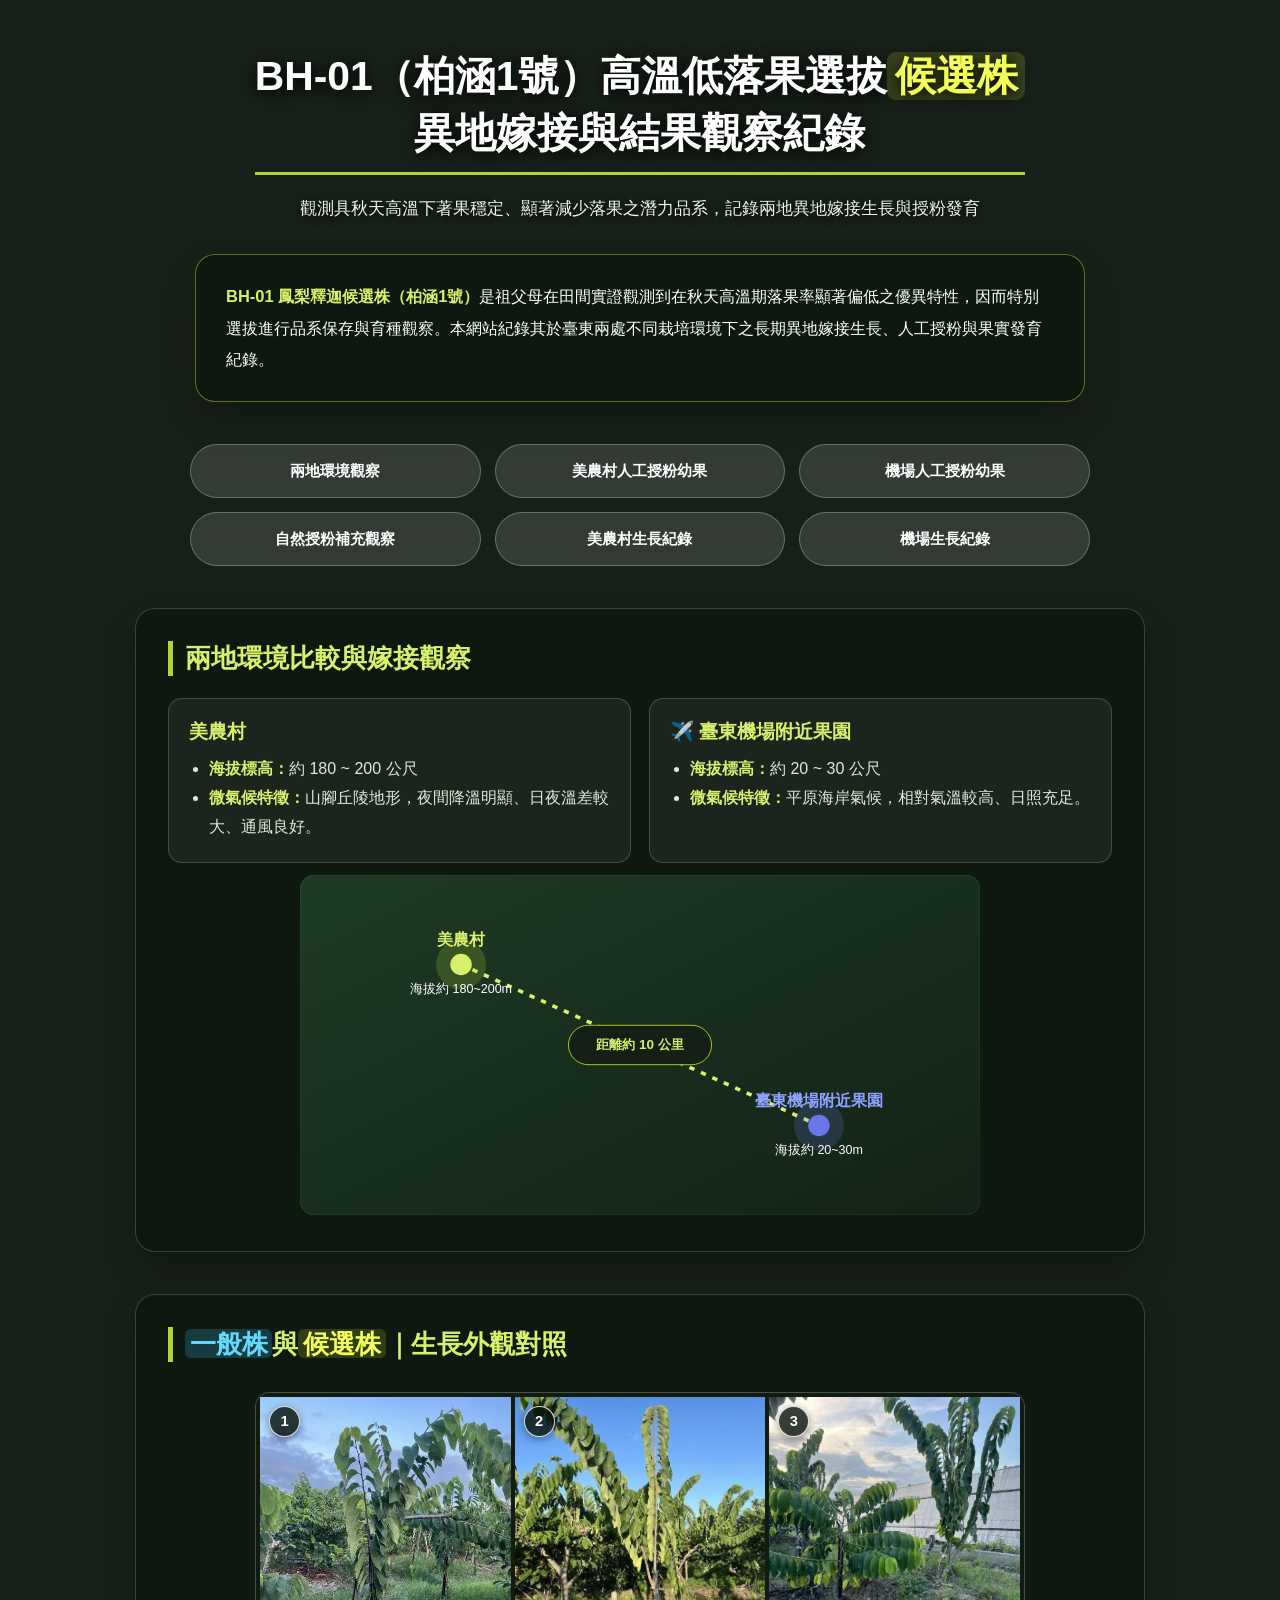
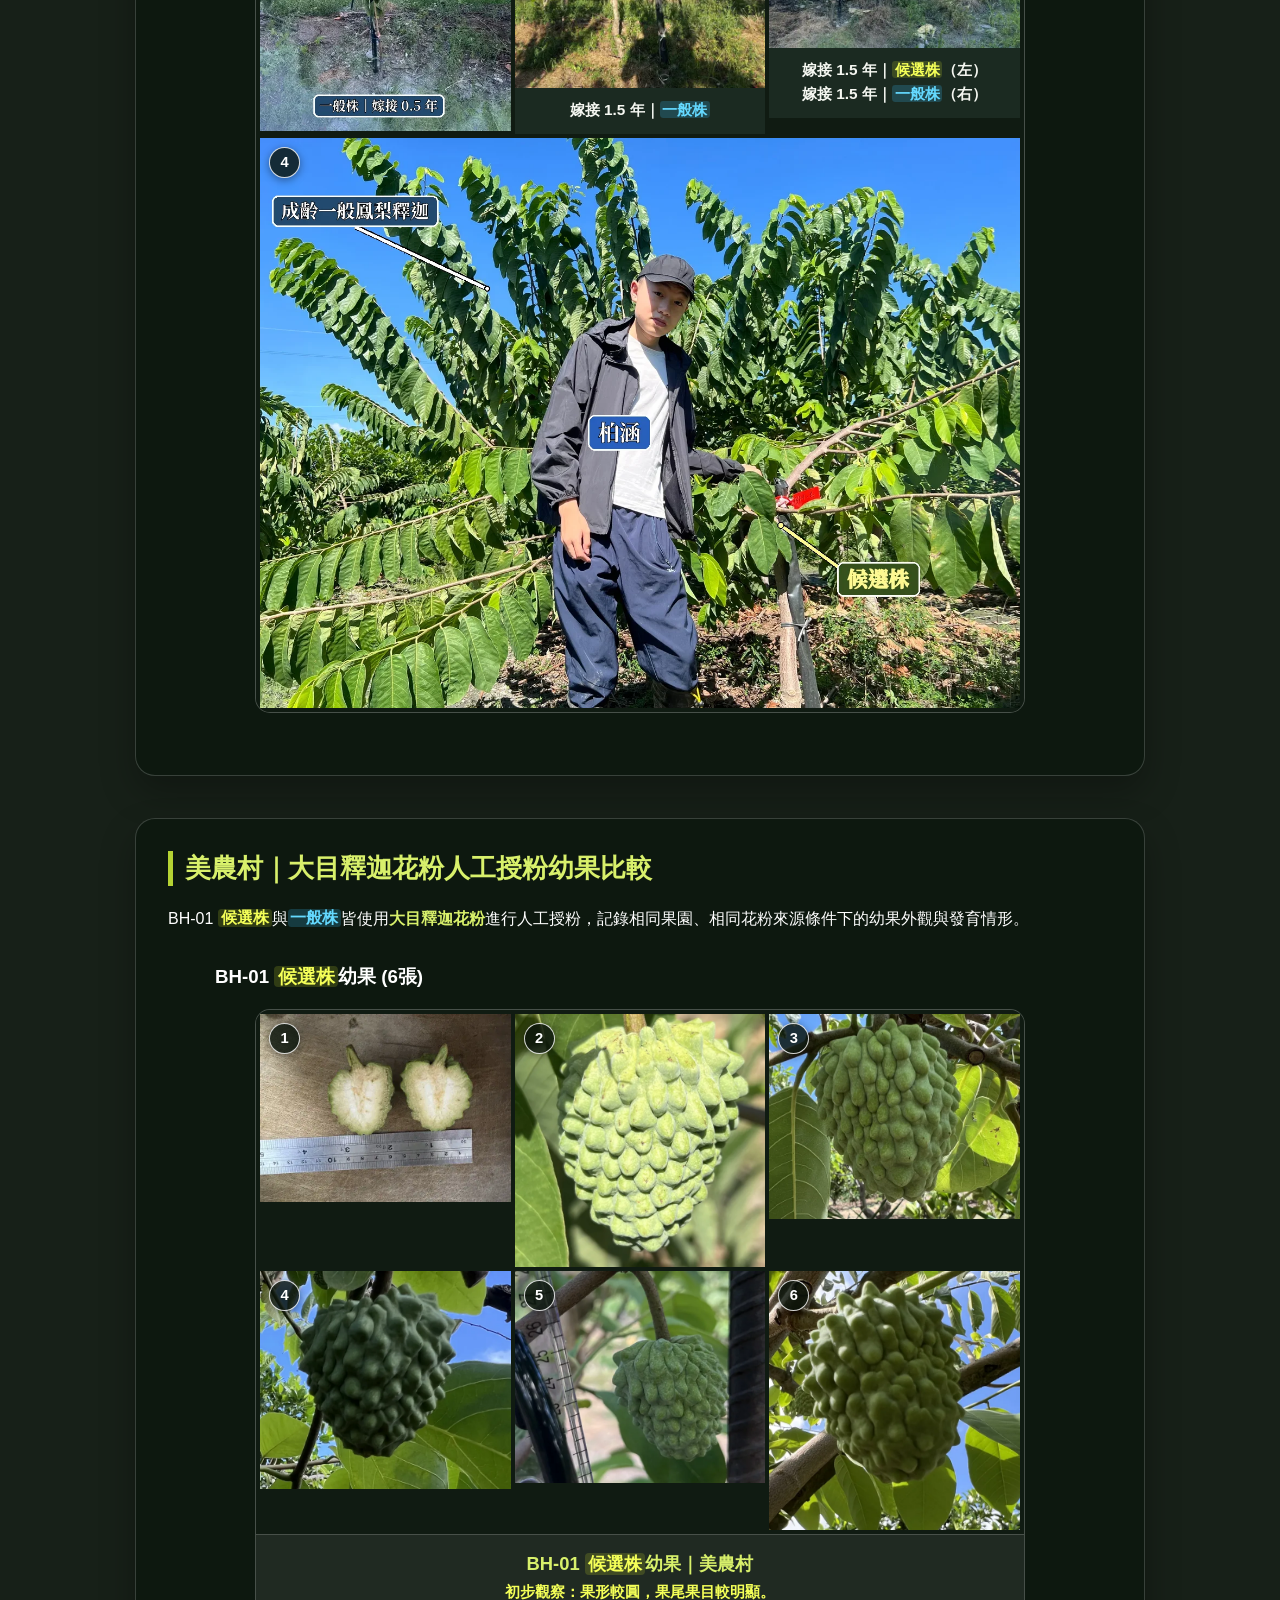
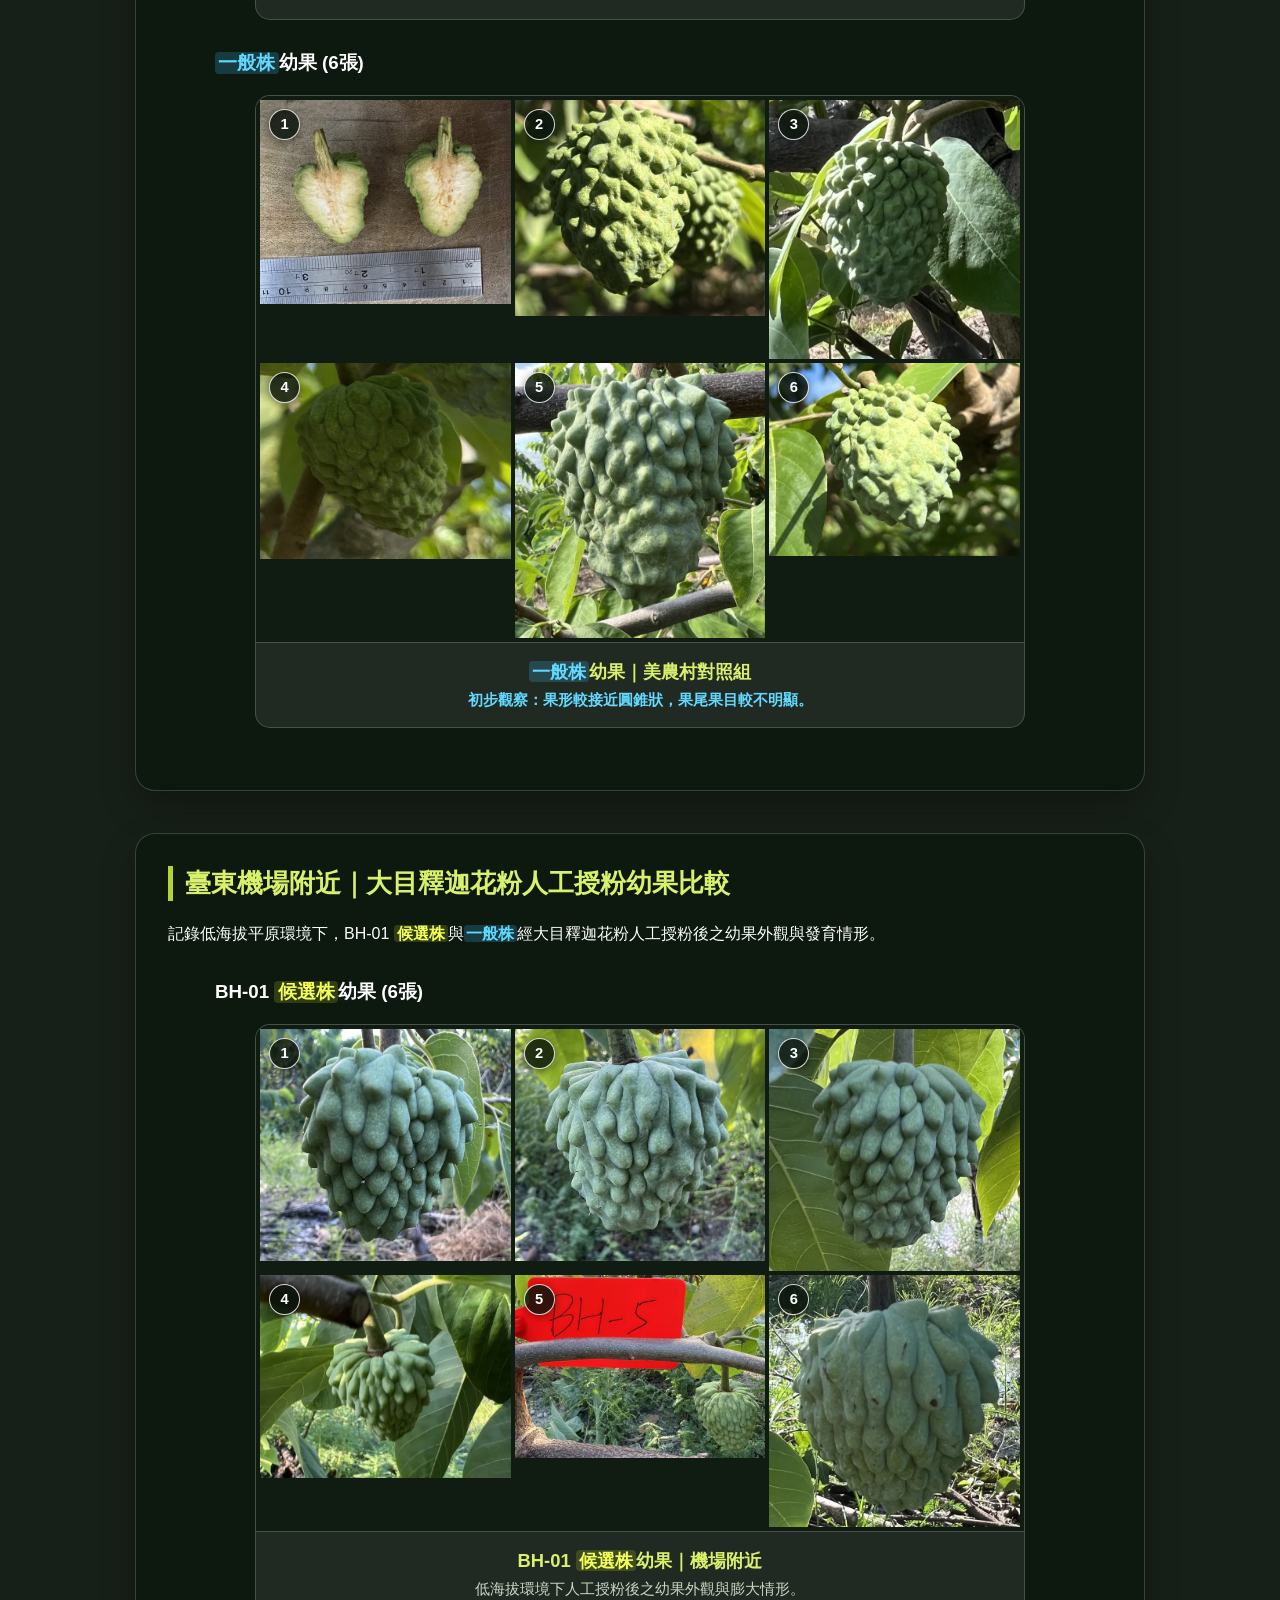
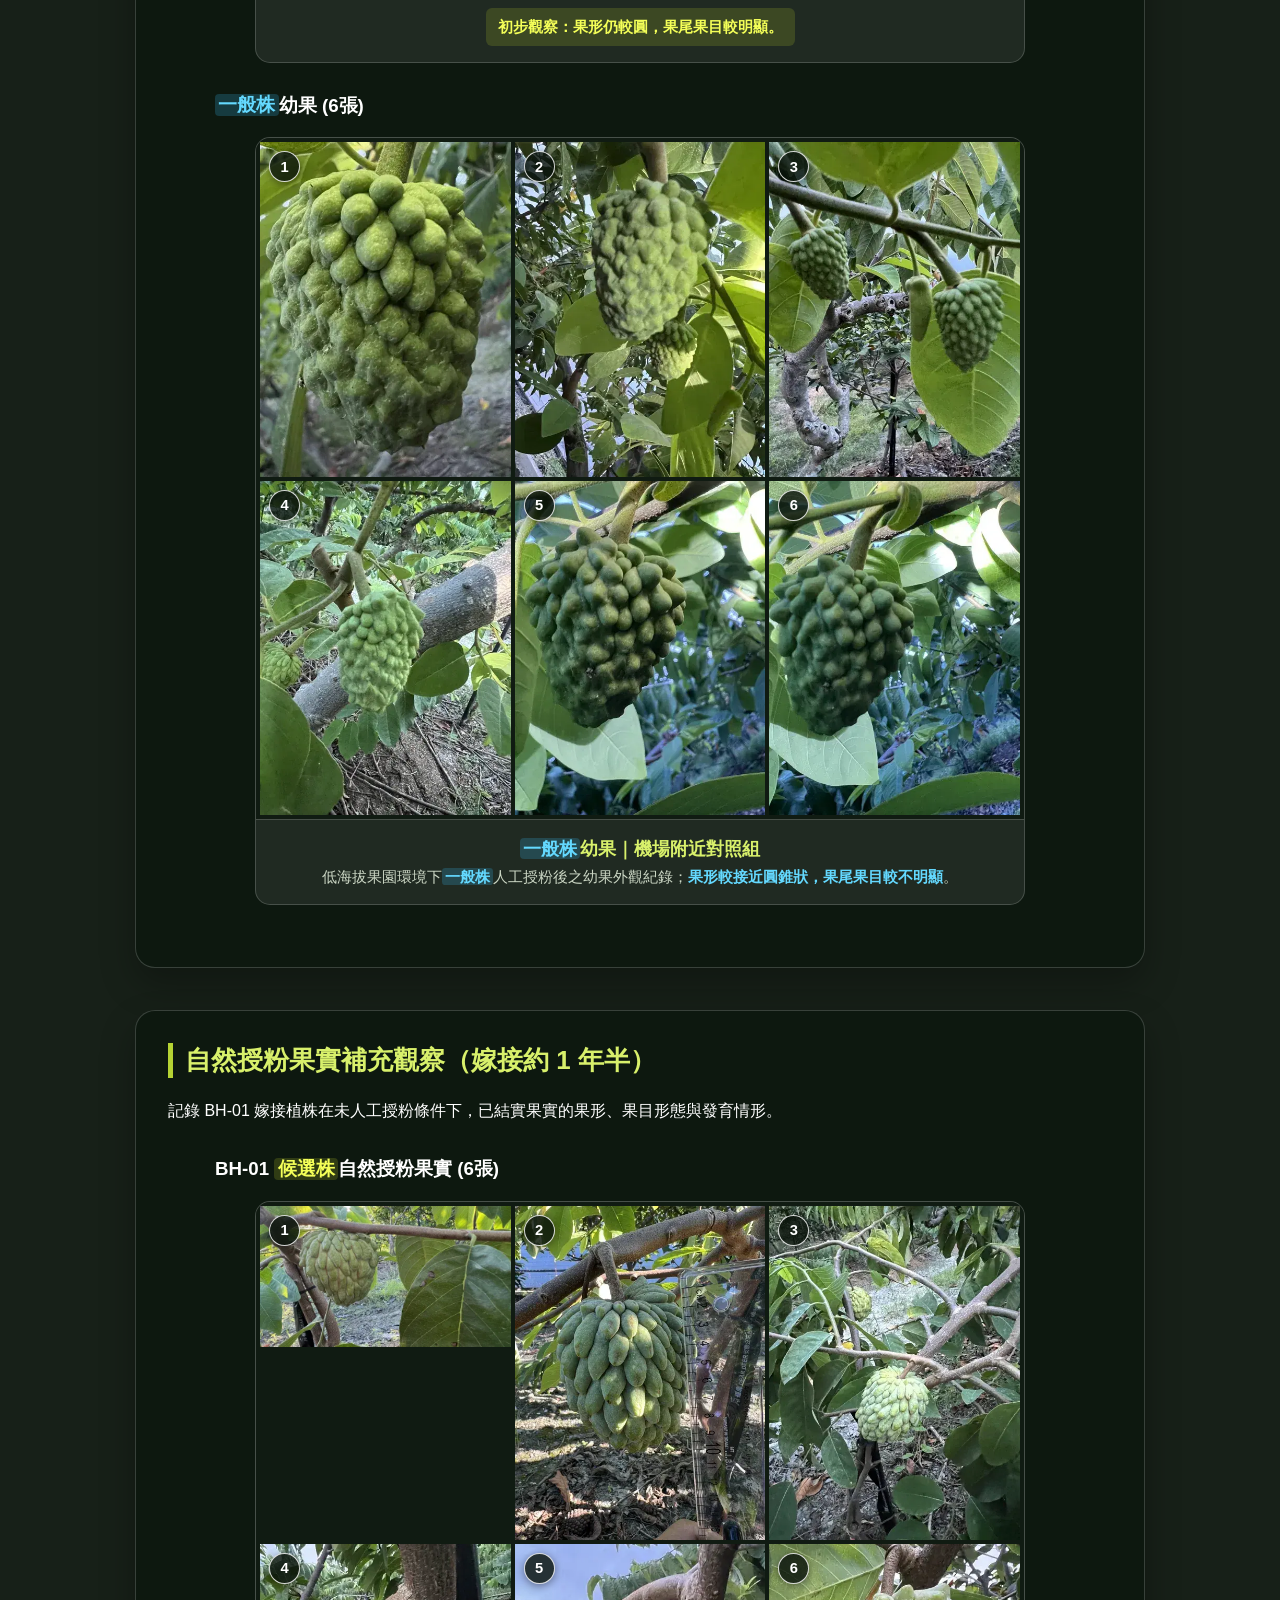
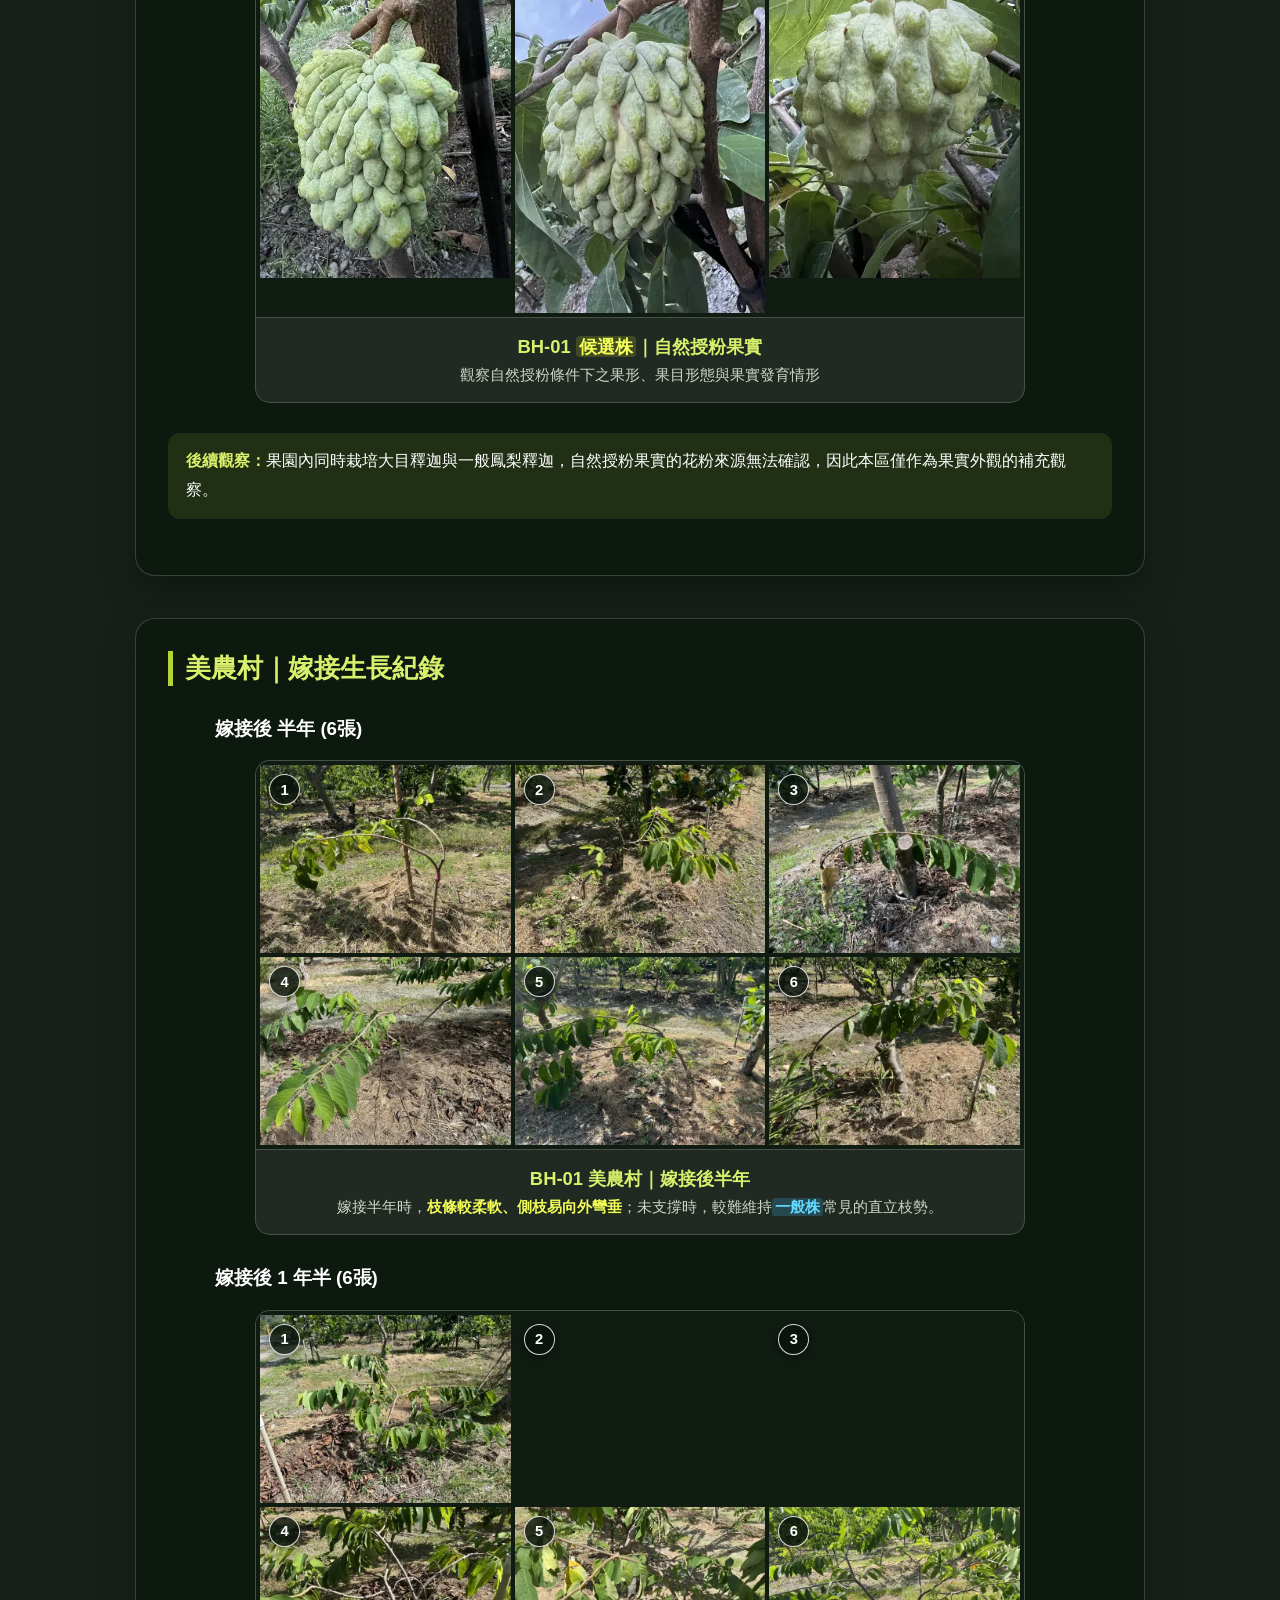
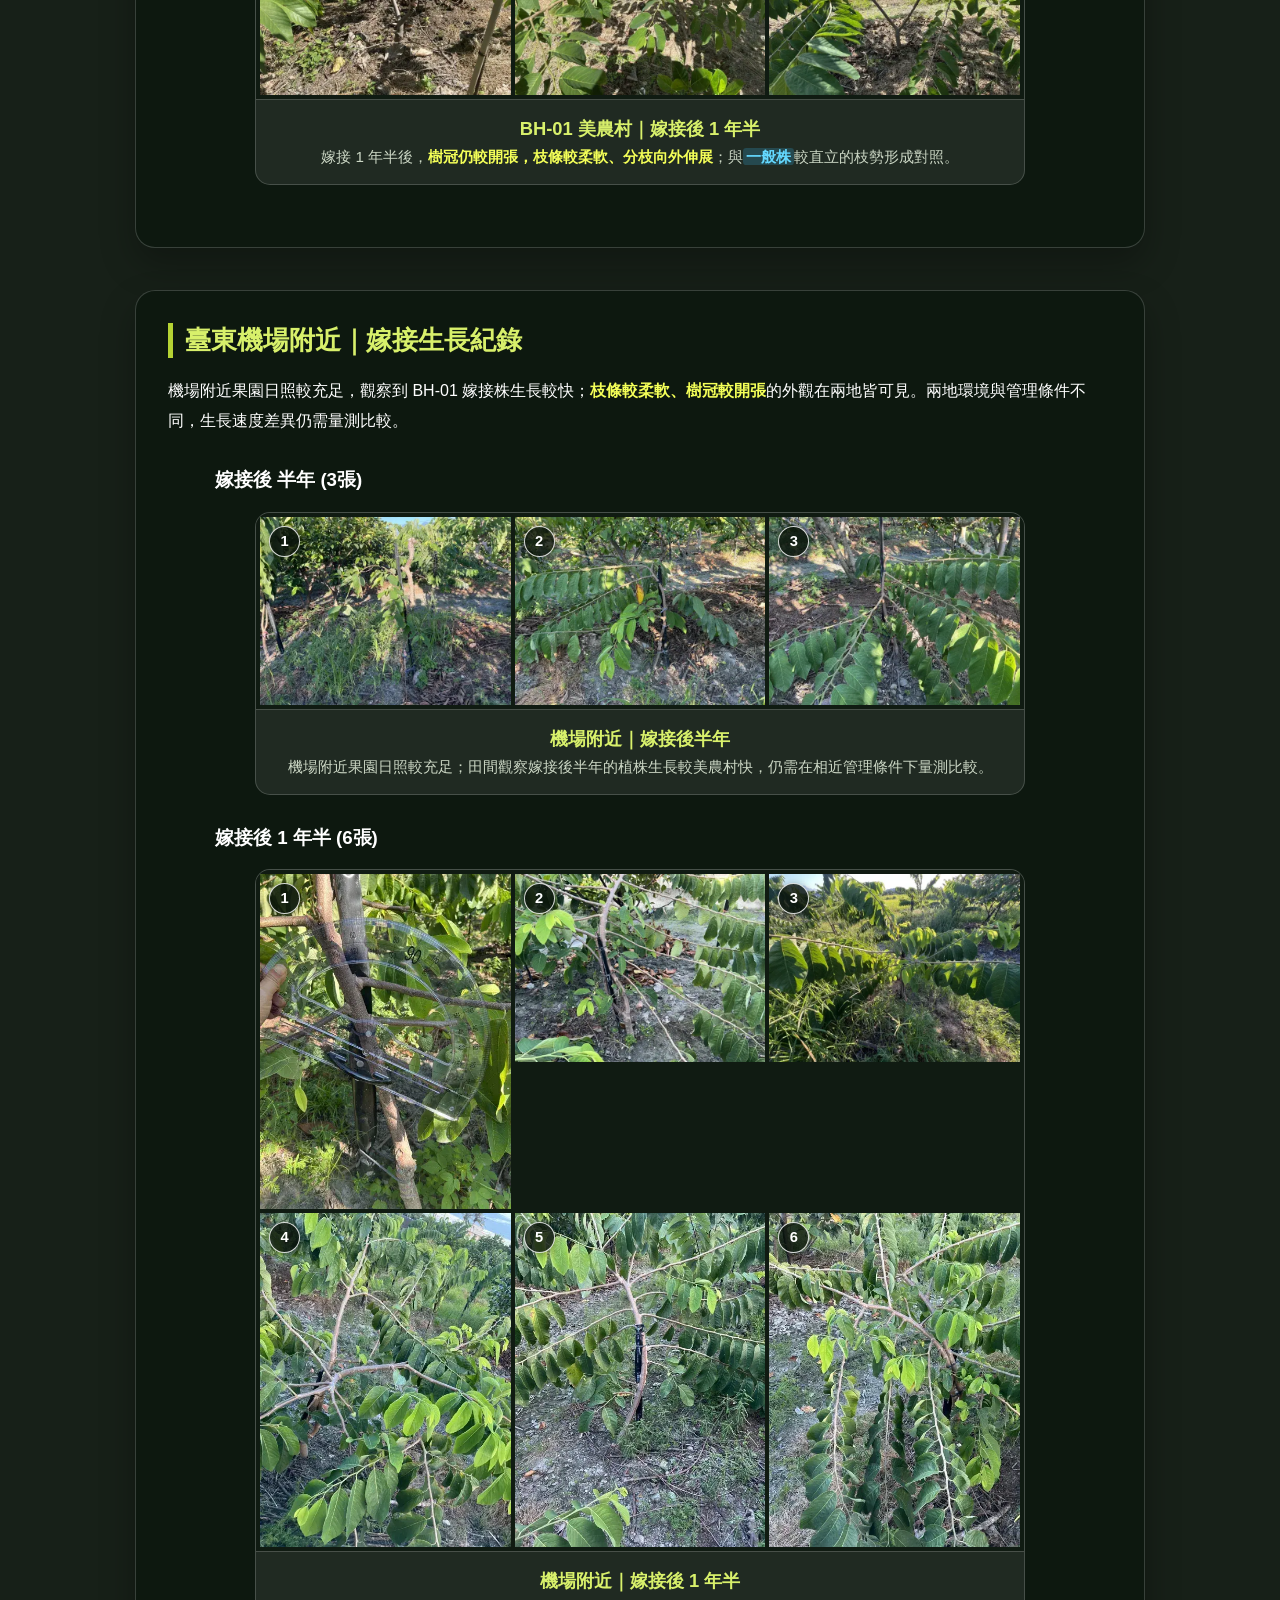
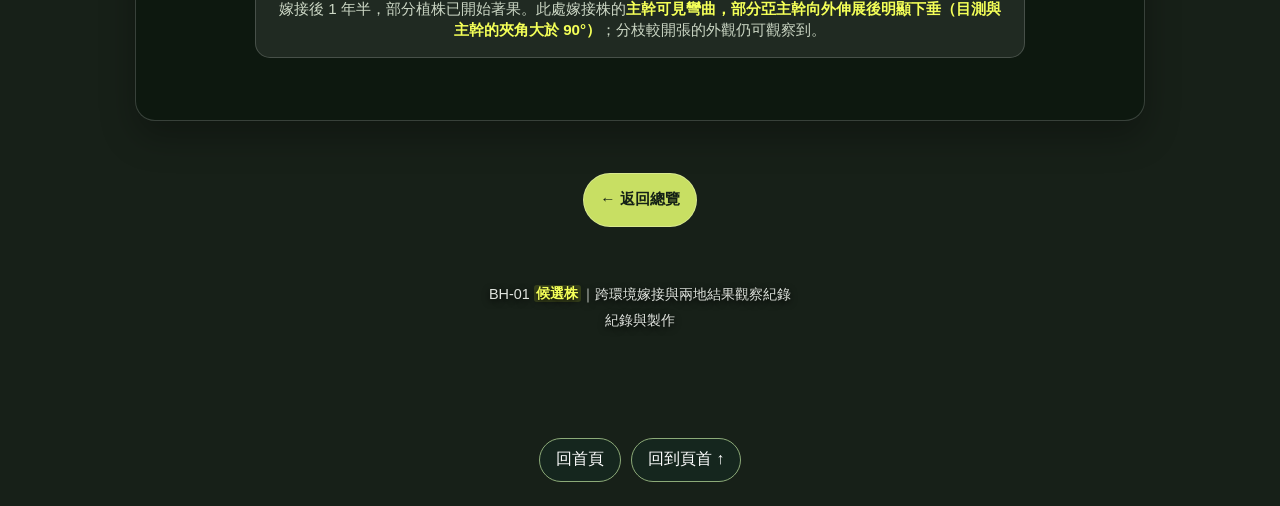
==== commit 575b1e3a: "Add files via upload" ====
--- a/candidate/index.html
+++ b/candidate/index.html
@@ -1,501 +1,664 @@
 <!DOCTYPE html>
-<html lang="zh-TW">
+<html lang="zh-Hant-TW">
 <head>
-    <meta charset="UTF-8">
-    <meta name="viewport" content="width=device-width, initial-scale=1.0">
-    <title>柏涵鳳梨釋迦年度紀實</title>
-
-    <style>
-        * {
-            margin: 0;
-            padding: 0;
-            box-sizing: border-box;
-            font-family: "Microsoft JhengHei", sans-serif;
-        }
-
-        body, html {
-            height: 100%;
-        }
-
-        /* 背景圖片 */
-        .background {
-            position: fixed;
-            top: 0;
-            left: 0;
-            width: 100%;
-            height: 100%;
-
-            background-image: url('1632.webp');
-            background-size: cover;
-            background-repeat: no-repeat;
-            background-position: center;
-
-            background-color: #1a1a1a;
-            z-index: -1;
-
-            filter: brightness(0.7);
-        }
-
-        .container {
-            display: flex;
-            flex-direction: column;
-            align-items: center;
-
-            padding: 60px 20px;
-            min-height: 100vh;
-        }
-
-        header {
-            text-align: center;
-            margin-bottom: 40px;
-
-            color: white;
-            text-shadow: 2px 2px 15px rgba(0,0,0,0.8);
-        }
-
-        header h1 {
-            font-size: 2.5rem;
-            border-bottom: 3px solid #b5d333;
-            padding-bottom: 10px;
-        }
-
-        /* 副標題小字樣式 */
-        header p.subtitle {
-            font-size: 0.95rem;
-            margin-top: 12px;
-            color: rgba(255, 255, 255, 0.9);
-            font-weight: normal;
-            letter-spacing: 0.8px;
-            line-height: 1.5;
-        }
-
-        nav {
-            width: 100%;
-            max-width: 450px;
-        }
-
-        ul {
-            list-style: none;
-        }
-
-        li {
-            margin-bottom: 15px;
-        }
-
-        a.nav-btn {
-            display: flex;
-            align-items: center;
-            justify-content: center;
-
-            text-decoration: none;
-            color: #fff;
-
-            background: rgba(255, 255, 255, 0.15);
-
-            backdrop-filter: blur(10px);
-            -webkit-backdrop-filter: blur(10px);
-
-            padding: 15px 20px;
-
-            border-radius: 50px;
-            border: 1px solid rgba(255, 255, 255, 0.3);
-
-            font-size: 1.2rem;
-            font-weight: bold;
-
-            transition: 0.3s;
-
-            position: relative;
-            overflow: hidden;
-        }
-
-        /* 所有左側圖示 */
-        .nav-icon {
-            position: absolute;
-
-            left: 20px;
-            top: 50%;
-
-            transform: translateY(-50%);
-
-            width: 35px;
-            height: auto;
-
-            pointer-events: none;
-        }
-
-        /* 一般按鈕原始小花 */
-        .icon-default {
-            width: 26px;
-        }
-
-        /* 一般按鈕滑鼠移入後顯示的果實 */
-        .icon-hover {
-            display: none;
-            width: 44px;
-        }
-
-        /* BH-01 候選株專用圖示尺寸與位置調整 */
-        .candidate-icon {
-            left: 8px;
-        }
-
-        .candidate-icon.icon-default {
-            width: 42px;
-        }
-
-        .candidate-icon.icon-hover {
-            width: 56px;
-        }
-
-        /* 選單 hover 圖示切換 */
-        a.nav-btn:hover .icon-default {
-            display: none;
-        }
-
-        a.nav-btn:hover .icon-hover {
-            display: block;
-        }
-
-        /* YouTube 圖示 */
-        .svg-icon {
-            fill: #ff4d4d;
-            transition: 0.3s;
-        }
-
-        a.nav-btn span {
-            display: inline-block;
-            text-align: center;
-        }
-
-        /* 按鈕滑鼠效果 */
-        a.nav-btn:hover {
-            background: rgba(181, 211, 51, 0.9);
-
-            transform: scale(1.03);
-
-            box-shadow: 0 5px 15px rgba(0,0,0,0.4);
-
-            color: #1a1a1a;
-        }
-
-        a.nav-btn:hover .svg-icon {
-            fill: #1a1a1a;
-        }
-
-        footer {
-            margin-top: auto;
-
-            color: white;
-
-            padding: 20px;
-
-            font-size: 0.85rem;
-
-            text-align: center;
-
-            text-shadow: 1px 1px 5px rgba(0,0,0,0.5);
-        }
-
-        /* 手機版 */
-        @media (max-width: 480px) {
-
-            header h1 {
-                font-size: 1.8rem;
-            }
-
-            header p.subtitle {
-                font-size: 0.85rem;
-                margin-top: 10px;
-            }
-
-            a.nav-btn {
-                font-size: 1.1rem;
-                padding: 14px 20px;
-            }
-
-            .nav-icon {
-                left: 15px;
-                width: 30px;
-            }
-
-            .icon-default {
-                width: 22px;
-            }
-
-            .icon-hover {
-                width: 36px;
-            }
-
-            .candidate-icon {
-                left: 8px;
-            }
-
-            .candidate-icon.icon-default {
-                width: 34px;
-            }
-
-            .candidate-icon.icon-hover {
-                width: 46px;
-            }
-        }
-    </style>
-<link rel="stylesheet" href="site-enhancements.css">
+  <meta charset="UTF-8">
+  <meta name="viewport" content="width=device-width, initial-scale=1.0">
+  <meta name="description" content="BH-01 鳳梨釋迦高溫低落果選拔候選株在臺東美農村與臺東機場附近的異地嫁接生長、人工授粉幼果比較及自然授粉果實補充觀察。">
+  <title>BH-01（柏涵1號）高溫低落果選拔候選株｜異地嫁接與結果觀察紀錄</title>
+  <style>
+    :root {
+      --lime: #d8f06b;
+      --green: #b5d333;
+      --ink: #142016;
+      --panel: rgba(12, 24, 14, .86);
+      --line: rgba(255, 255, 255, .18);
+    }
+
+    * { box-sizing: border-box; }
+    html { scroll-behavior: smooth; }
+    body {
+      margin: 0;
+      min-height: 100vh;
+      color: #fff;
+      background: #172018;
+      font-family: "Microsoft JhengHei", "Noto Sans TC", sans-serif;
+    }
+
+    .container {
+      width: min(1050px, 100%);
+      margin: auto;
+      padding: 48px 20px 80px;
+    }
+
+    header { text-align: center; margin-bottom: 30px; }
+    h1 {
+      display: inline-block;
+      margin: 0;
+      padding-bottom: 10px;
+      border-bottom: 3px solid var(--green);
+      font-size: clamp(1.85rem, 5vw, 2.55rem);
+      line-height: 1.4;
+      text-shadow: 0 3px 16px #000;
+    }
+    .subtitle {
+      margin-top: 18px;
+      color: #eff7e9;
+      font-size: 1.08rem;
+      line-height: 1.8;
+      text-shadow: 0 2px 9px #000;
+    }
+
+    .glass {
+      background: var(--panel);
+      border: 1px solid var(--line);
+      border-radius: 20px;
+      box-shadow: 0 16px 35px rgba(0, 0, 0, .28);
+      -webkit-backdrop-filter: blur(10px);
+      backdrop-filter: blur(10px);
+    }
+
+    .intro {
+      max-width: 890px;
+      margin: 26px auto 42px;
+      padding: 26px 30px;
+      border-color: rgba(181, 211, 51, .48);
+      font-size: 1.03rem;
+      line-height: 1.9;
+    }
+    .intro p { margin: 0 0 12px; }
+    .intro p:last-child { margin-bottom: 0; }
+    strong { color: var(--lime); }
+
+    /* 選育目標與核心優勢卡片樣式 */
+    .breeding-highlights {
+      display: grid;
+      grid-template-columns: 1fr 1.25fr;
+      gap: 16px;
+      margin: 22px 0 18px;
+      text-align: left;
+    }
+    .highlight-item {
+      padding: 18px 20px;
+      background: rgba(255, 255, 255, .05);
+      border: 1px solid rgba(181, 211, 51, .35);
+      border-radius: 14px;
+    }
+    .highlight-title {
+      display: block;
+      margin-bottom: 10px;
+      color: var(--lime);
+      font-size: 1.1rem;
+      font-weight: 700;
+      border-bottom: 1px dashed rgba(216, 240, 107, .3);
+      padding-bottom: 6px;
+    }
+    .highlight-item p { margin: 0; font-size: 0.96rem; line-height: 1.75; color: #e1ebd9; }
+    .highlight-item ul { margin: 0; padding-left: 18px; font-size: 0.95rem; line-height: 1.75; color: #e1ebd9; }
+    .highlight-item li { margin-bottom: 8px; }
+    .highlight-item li:last-child { margin-bottom: 0; }
+
+    .quick-nav h2 { text-align: center; margin: 0 0 20px; }
+    .nav-grid {
+      display: grid;
+      grid-template-columns: repeat(3, minmax(0, 1fr));
+      gap: 14px;
+      max-width: 900px;
+      margin: auto;
+    }
+    .nav-btn, .home-btn {
+      display: flex;
+      align-items: center;
+      justify-content: center;
+      min-height: 54px;
+      padding: 10px 16px;
+      color: #fff;
+      background: rgba(255, 255, 255, .12);
+      border: 1px solid rgba(255, 255, 255, .28);
+      border-radius: 999px;
+      text-align: center;
+      text-decoration: none;
+      font-size: .95rem;
+      font-weight: 700;
+      -webkit-backdrop-filter: blur(8px);
+      backdrop-filter: blur(8px);
+      transition: .2s ease;
+    }
+    .nav-btn:hover, .nav-btn:focus-visible,
+    .home-btn:hover, .home-btn:focus-visible {
+      color: var(--ink);
+      background: rgba(216, 240, 107, .95);
+      transform: translateY(-2px);
+      outline: none;
+    }
+
+    .section {
+      scroll-margin-top: 20px;
+      margin: 42px 0;
+      padding: 32px;
+    }
+    .section-title {
+      margin: 0 0 18px;
+      padding-left: 12px;
+      border-left: 5px solid var(--green);
+      color: var(--lime);
+      font-size: 1.62rem;
+    }
+    .section > p { margin: 0 0 16px; line-height: 1.9; }
+
+    .env-grid {
+      display: grid;
+      grid-template-columns: repeat(2, minmax(0, 1fr));
+      gap: 18px;
+      margin: 22px 0 10px;
+    }
+    .env-card {
+      padding: 20px;
+      background: rgba(255, 255, 255, .06);
+      border: 1px solid var(--line);
+      border-radius: 14px;
+    }
+    .env-card h3 { margin: 0 0 10px; color: var(--lime); font-size: 1.2rem; }
+    .env-card ul { margin: 0; padding-left: 20px; line-height: 1.8; color: #e1ebd9; }
+
+    .taitung-map { max-width: 680px; margin: 12px auto 4px; }
+    .taitung-map svg { display: block; width: 100%; height: auto; }
+    .quiet { color: #ccd7c5; font-size: .88rem; text-align: center; }
+
+    .collage-note {
+      margin: 16px 0 24px;
+      padding: 14px 18px;
+      border-radius: 12px;
+      background: rgba(181, 211, 51, .12);
+      line-height: 1.8;
+    }
+
+    .composite-group { max-width: 850px; margin: 30px auto; }
+    .composite-card {
+      overflow: hidden;
+      background: rgba(255, 255, 255, .08);
+      border: 1px solid var(--line);
+      border-radius: 15px;
+    }
+    
+    /* CSS Grid 無損合成圖樣式 */
+    .css-collage {
+      display: grid;
+      grid-template-columns: repeat(3, 1fr);
+      gap: 4px;
+      background: #101b12;
+      padding: 4px;
+    }
+    .css-collage img {
+      display: block;
+      width: 100%;
+      height: auto;
+      object-fit: contain;
+    }
+    .css-collage .photo-item {
+      align-self: start;
+      background: #101b12;
+    }
+    .css-collage > img { height: auto; }
+
+    .photo-item {
+      position: relative;
+      display: block;
+      min-width: 0;
+      overflow: hidden;
+    }
+    .photo-number {
+      position: absolute;
+      top: 9px;
+      left: 9px;
+      z-index: 2;
+      display: grid;
+      place-items: center;
+      width: 31px;
+      height: 31px;
+      border: 1px solid rgba(255, 255, 255, .82);
+      border-radius: 50%;
+      color: #fff;
+      background: rgba(10, 20, 12, .82);
+      box-shadow: 0 2px 8px rgba(0, 0, 0, .42);
+      font-size: .92rem;
+      font-weight: 800;
+      line-height: 1;
+      pointer-events: none;
+    }
+
+    /* 生長對照區 */
+    .comparison-collage {
+      grid-template-columns: repeat(3, minmax(0, 1fr)) !important;
+    }
+    .comparison-collage .comparison-feature {
+      grid-column: 1 / -1;
+    }
+    .comparison-feature > a {
+      display: block;
+      line-height: 0;
+      cursor: zoom-in;
+    }
+    .comparison-feature > a:focus-visible { outline: 3px solid var(--lime); outline-offset: -3px; }
+    .comparison-caption {
+      margin: 0;
+      padding: 10px 8px 12px;
+      color: #f5f7f1;
+      background: #1b2a21;
+      font-size: .96rem;
+      font-weight: 700;
+      line-height: 1.55;
+      text-align: center;
+    }
+    .comparison-caption span.caption-line { display: block; }
+    .composite-placeholder {
+      min-height: 320px;
+      display: grid;
+      place-items: center;
+      padding: 20px;
+      text-align: center;
+      background: linear-gradient(135deg, rgba(255,255,255,.10), rgba(255,255,255,.025));
+    }
+    .composite-placeholder strong { display: inline-block; margin: 10px 0; color: var(--lime); font-size: 1.1rem; }
+    .photo-info { padding: 16px; text-align: center; border-top: 1px solid var(--line); }
+    .photo-info h3 { margin: 0 0 6px; color: var(--lime); font-size: 1.15rem; }
+    .photo-info p { margin: 0; color: #ccd7c5; font-size: .95rem; }
+
+    .home-area { display: flex; justify-content: center; margin-top: 52px; }
+    .home-btn { display: inline-flex; color: var(--ink); background: rgba(216, 240, 107, .92); }
+    footer {
+      margin-top: 55px;
+      color: #e0e4de;
+      text-align: center;
+      font-size: .9rem;
+      line-height: 1.8;
+      text-shadow: 0 2px 7px #000;
+    }
+
+    @media (max-width: 700px) {
+      .container { padding: 34px 14px 58px; }
+      .nav-grid { grid-template-columns: repeat(2, minmax(0, 1fr)); }
+      .breeding-highlights { grid-template-columns: 1fr; }
+      .env-grid { grid-template-columns: 1fr; }
+      .section { margin: 32px 0; padding: 22px 16px; }
+      .section-title { font-size: 1.35rem; }
+      .composite-placeholder { min-height: 220px; }
+      .css-collage { grid-template-columns: repeat(2, 1fr); }
+      .css-collage-3 { grid-template-columns: 1fr; } 
+      .comparison-collage { grid-template-columns: 1fr !important; }
+      .comparison-collage .comparison-feature { grid-column: auto; }
+      #comparison { padding-inline: 10px; }
+      .comparison-feature .photo-number { top: auto; bottom: 9px; }
+      #chulu-fruit .css-collage, #airport-fruit .css-collage, #natural .css-collage { grid-template-columns: 1fr; }
+    }
+
+    [hidden] { display: none !important; }
+
+    .candidate-term, .candidate-claim { color: #f4ff58; }
+    .control-term, .control-claim { color: #64d9ff; }
+    .candidate-term, .control-term {
+      font-weight: 900;
+      padding: .02em .18em;
+      border-radius: .22em;
+      box-decoration-break: clone;
+      -webkit-box-decoration-break: clone;
+    }
+    .candidate-term { background: rgba(209, 227, 45, .18); }
+    .control-term { background: rgba(58, 180, 240, .22); }
+    .candidate-claim, .control-claim { font-weight: 900; }
+    .airport-feature {
+      display: inline-block;
+      margin-top: 8px;
+      padding: 6px 12px;
+      color: #f4ff58;
+      background: rgba(209, 227, 45, .16);
+      border-radius: 6px;
+      font-weight: 900;
+      line-height: 1.7;
+    }
+    .fruit-observation {
+      margin: 16px 0 24px !important;
+      padding: 16px 20px;
+      border-left: 5px solid var(--lime);
+      border-radius: 8px;
+      background: rgba(216, 240, 107, .12);
+      font-size: 1.12rem;
+      font-weight: 700;
+      line-height: 1.85;
+    }
+  </style>
+  <link rel="stylesheet" href="../site-enhancements.css">
 </head>
 
 <body>
 
-    <div class="background"></div>
-
-    <div class="container">
-
-        <header>
-            <h1>柏涵鳳梨釋迦年度紀實</h1>
-            <p class="subtitle">從家中果園出發，觀察不同海拔與栽培環境下的生長、授粉與果實發育表現</p>
-        </header>
-
-        <nav>
-            <ul>
-
-                <!-- 第一個：BH-01 候選株 -->
-                <li>
-                    <a href="candidate/index.html" class="nav-btn">
-
-                        <img
-                            src="bhf.webp"
-                            class="nav-icon icon-default candidate-icon"
-                            alt="BH-01 候選株"
-                         decoding="async" width="800" height="1200" loading="eager" fetchpriority="high">
-
-                        <img
-                            src="bh.webp"
-                            class="nav-icon icon-hover candidate-icon"
-                            alt="BH-01 候選株"
-                         decoding="async" width="1132" height="1200" loading="lazy">
-
-                        <span>
-                            BH-01 候選株觀察紀錄
-                        </span>
-
-                    </a>
-                </li>
-
-
-                <!-- 祖父母傳承影片 -->
-                <li>
-
-                    <a
-                        href="https://www.youtube.com/watch?v=oej3MVa_N0A&list=PLZH3u_BLcDWiX25S_5QdyvVj45k8tM7To&index=2"
-                        target="_blank" rel="noopener noreferrer"
-                        class="nav-btn video-btn"
-                    >
-
-                        <svg
-                            xmlns="http://www.w3.org/2000/svg"
-                            viewBox="0 -960 960 960"
-                            class="nav-icon svg-icon"
-                        >
-
-                            <path d="M840-680q-11-40-42-71t-71-42q-61-17-247-17t-247 17q-40 11-71 42t-42 71q-17 61-17 200t17 200q11 40 42 71t71 42q61 17 247 17t247-17q40-11 71-42t42-71q17-61 17-200t-17-200Zm-460 360v-320l280 160-280 160Z"/>
-
-                        </svg>
-
-                        <span>
-                            祖父母經驗傳承影片
-                        </span>
-
-                    </a>
-
-                </li>
-
-
-                <!-- 鳳梨釋迦與大目釋迦比較 -->
-                <li>
-
-                    <a href="compare/index.html" class="nav-btn">
-
-                        <img
-                            src="lower_icon.webp"
-                            class="nav-icon icon-default"
-                         decoding="async" alt="" width="408" height="1037" loading="lazy">
-
-                        <img
-                            src="open.webp"
-                            class="nav-icon icon-hover"
-                         decoding="async" alt="" width="974" height="1200" loading="lazy">
-
-                        <span>
-                            鳳梨釋迦與大目釋迦比較
-                        </span>
-
-                    </a>
-
-                </li>
-
-
-                <!-- 補苗嫁接 -->
-                <li>
-
-                    <a href="grafting/index.html" class="nav-btn">
-
-                        <img
-                            src="lower_icon.webp"
-                            class="nav-icon icon-default"
-                         decoding="async" alt="" width="408" height="1037" loading="lazy">
-
-                        <img
-                            src="open.webp"
-                            class="nav-icon icon-hover"
-                         decoding="async" alt="" width="974" height="1200" loading="lazy">
-
-                        <span>
-                            補苗嫁接
-                        </span>
-
-                    </a>
-
-                </li>
-
-
-                <!-- 強剪與催芽 -->
-                <li>
-
-                    <a href="pruning/index.html" class="nav-btn">
-
-                        <img
-                            src="lower_icon.webp"
-                            class="nav-icon icon-default"
-                         decoding="async" alt="" width="408" height="1037" loading="lazy">
-
-                        <img
-                            src="open.webp"
-                            class="nav-icon icon-hover"
-                         decoding="async" alt="" width="974" height="1200" loading="lazy">
-
-                        <span>
-                            強剪與催芽期
-                        </span>
-
-                    </a>
-
-                </li>
-
-
-                <!-- 花期與人工授粉 -->
-                <li>
-
-                    <a
-                        href="flowering-and-pollination/index.html"
-                        class="nav-btn"
-                    >
-
-                        <img
-                            src="lower_icon.webp"
-                            class="nav-icon icon-default"
-                         decoding="async" alt="" width="408" height="1037" loading="lazy">
-
-                        <img
-                            src="open.webp"
-                            class="nav-icon icon-hover"
-                         decoding="async" alt="" width="974" height="1200" loading="lazy">
-
-                        <span>
-                            花期與人工授粉
-                        </span>
-
-                    </a>
-
-                </li>
-
-
-                <!-- 果實發育 -->
-                <li>
-
-                    <a
-                        href="fruit development/index.html"
-                        class="nav-btn"
-                    >
-
-                        <img
-                            src="lower_icon.webp"
-                            class="nav-icon icon-default"
-                         decoding="async" alt="" width="408" height="1037" loading="lazy">
-
-                        <img
-                            src="open.webp"
-                            class="nav-icon icon-hover"
-                         decoding="async" alt="" width="974" height="1200" loading="lazy">
-
-                        <span>
-                            果實發育
-                        </span>
-
-                    </a>
-
-                </li>
-
-
-                <!-- 病蟲害防治與套袋 -->
-                <li>
-
-                    <a
-                        href="pest-control-and-bagging/index.html"
-                        class="nav-btn"
-                    >
-
-                        <img
-                            src="lower_icon.webp"
-                            class="nav-icon icon-default"
-                         decoding="async" alt="" width="408" height="1037" loading="lazy">
-
-                        <img
-                            src="open.webp"
-                            class="nav-icon icon-hover"
-                         decoding="async" alt="" width="974" height="1200" loading="lazy">
-
-                        <span>
-                            病蟲害防治與套袋
-                        </span>
-
-                    </a>
-
-                </li>
-
-
-                <!-- 採收與分級 -->
-                <li>
-
-                    <a
-                        href="harvesting-and-grading/index.html"
-                        class="nav-btn"
-                    >
-
-                        <img
-                            src="lower_icon.webp"
-                            class="nav-icon icon-default"
-                         decoding="async" alt="" width="408" height="1037" loading="lazy">
-
-                        <img
-                            src="open.webp"
-                            class="nav-icon icon-hover"
-                         decoding="async" alt="" width="974" height="1200" loading="lazy">
-
-                        <span>
-                            採收與分級
-                        </span>
-
-                    </a>
-
-                </li>
-
-            </ul>
-        </nav>
-
-        <footer>
-            &copy; 柏涵鳳梨釋迦紀錄
-        </footer>
-
+  <main class="container">
+    <header>
+      <h1>BH-01（柏涵1號）高溫低落果選拔<span class="candidate-term">候選株</span><br>異地嫁接與結果觀察紀錄</h1>
+      <div class="subtitle">觀測具秋天高溫下著果穩定、顯著減少落果之潛力品系，記錄兩地異地嫁接生長與授粉發育</div>
+    </header>
+
+    <section class="intro glass">
+      <p><strong>BH-01 鳳梨釋迦候選株（柏涵1號）</strong>是祖父母在田間實證觀測到在秋天高溫期落果率顯著偏低之優異特性，因而特別選拔進行品系保存與育種觀察。本網站紀錄其於臺東兩處不同栽培環境下之長期異地嫁接生長、人工授粉與果實發育紀錄。</p>
+    </section>
+
+    <nav class="quick-nav" aria-label="照片導覽">
+      <div class="nav-grid">
+        <a class="nav-btn" href="#places">兩地環境觀察</a>
+        <a class="nav-btn" href="#chulu-fruit">美農村人工授粉幼果</a>
+        <a class="nav-btn" href="#airport-fruit">機場人工授粉幼果</a>
+        <a class="nav-btn" href="#natural">自然授粉補充觀察</a>
+        <a class="nav-btn" href="#chulu">美農村生長紀錄</a>
+        <a class="nav-btn" href="#airport">機場生長紀錄</a>
+      </div>
+    </nav>
+
+    <!-- 區塊 1：環境對比 -->
+    <section class="section glass" id="places">
+      <h2 class="section-title">兩地環境比較與嫁接觀察</h2>
+      <div class="env-grid">
+        <div class="env-card">
+          <h3>美農村</h3>
+          <ul>
+            <li><strong>海拔標高：</strong>約 180 ~ 200 公尺</li>
+            <li><strong>微氣候特徵：</strong>山腳丘陵地形，夜間降溫明顯、日夜溫差較大、通風良好。</li>
+          </ul>
+        </div>
+        <div class="env-card">
+          <h3>✈️ 臺東機場附近果園</h3>
+          <ul>
+            <li><strong>海拔標高：</strong>約 20 ~ 30 公尺</li>
+            <li><strong>微氣候特徵：</strong>平原海岸氣候，相對氣溫較高、日照充足。</li>
+          </ul>
+        </div>
+      </div>
+      <div class="taitung-map" role="img" aria-label="臺東美農村與機場附近兩果園位置示意圖">
+        <svg viewBox="0 0 760 380" xmlns="http://www.w3.org/2000/svg" aria-hidden="true">
+          <defs>
+            <linearGradient id="mapBg" x1="0" y1="0" x2="1" y2="1">
+              <stop stop-color="#1e3a24"/><stop offset="1" stop-color="#122216"/>
+            </linearGradient>
+          </defs>
+          <rect width="760" height="380" rx="16" fill="url(#mapBg)" stroke="rgba(255,255,255,0.1)"/>
+          <path d="M180 100 L580 280" fill="none" stroke="#d8f06b" stroke-width="4" stroke-dasharray="6 8"/>
+          
+          <g transform="translate(180 100)">
+            <circle r="28" fill="#b5d333" opacity="0.2"/>
+            <circle r="12" fill="#d8f06b"/>
+            <text x="0" y="-22" text-anchor="middle" fill="#d8f06b" font-size="18" font-weight="700">美農村</text>
+            <text x="0" y="32" text-anchor="middle" fill="#fff" font-size="14">海拔約 180~200m</text>
+          </g>
+
+          <g transform="translate(380 190)">
+            <rect x="-80" y="-22" width="160" height="44" rx="22" fill="#142016" stroke="#b5d333"/>
+            <text x="0" y="5" text-anchor="middle" fill="#d8f06b" font-size="15" font-weight="700">距離約 10 公里</text>
+          </g>
+
+          <g transform="translate(580 280)">
+            <circle r="28" fill="#6878e8" opacity="0.2"/>
+            <circle r="12" fill="#6878e8"/>
+            <text x="0" y="-22" text-anchor="middle" fill="#8ea2ff" font-size="18" font-weight="700">臺東機場附近果園</text>
+            <text x="0" y="32" text-anchor="middle" fill="#fff" font-size="14">海拔約 20~30m</text>
+          </g>
+        </svg>
+      </div>
+    </section>
+
+    <!-- 區塊 1.5：一般株與候選株對照 -->
+    <section class="section glass" id="comparison">
+      <h2 class="section-title"><span class="control-term">一般株</span>與<span class="candidate-term">候選株</span>｜生長外觀對照</h2>
+      <div class="group composite-group">
+        <figure class="composite-card">
+          <div class="css-collage comparison-collage">
+            <div class="photo-item">
+              <img src="comparison-1-labeled.webp" alt="一般鳳梨釋迦 嫁接0.5年生長情形" decoding="async" width="480" height="640" loading="eager" fetchpriority="high">
+              <span class="photo-number" aria-hidden="true">1</span>
+            </div>
+            <div class="photo-item">
+              <img src="1.5-2-thumb.webp" alt="一般鳳梨釋迦 嫁接1.5年生長情形" decoding="async" width="551" height="640" loading="lazy">
+              <span class="photo-number" aria-hidden="true">2</span>
+              <p class="comparison-caption">嫁接 1.5 年｜<span class="control-term">一般株</span></p>
+            </div>
+            <div class="photo-item">
+              <img src="t1-thumb.webp" alt="候選株 1.5年 與 一般株 1.5年 同框對照" decoding="async" width="638" height="640" loading="lazy">
+              <span class="photo-number" aria-hidden="true">3</span>
+              <p class="comparison-caption"><span class="caption-line">嫁接 1.5 年｜<span class="candidate-term">候選株</span>（左）</span><span class="caption-line">嫁接 1.5 年｜<span class="control-term">一般株</span>（右）</span></p>
+            </div>
+            <div class="photo-item comparison-feature">
+              <a href="comparison-4-labeled.webp" target="_blank" rel="noopener" aria-label="點開第4張照片，以原尺寸查看">
+                <img src="comparison-4-labeled.webp" alt="嫁接1.5年候選株與成齡一般鳳梨釋迦對比；人物為柏涵，前方矮株為候選株，後方高大植株為一般株" decoding="async" width="1400" height="1050" loading="lazy">
+              </a>
+              <span class="photo-number" aria-hidden="true">4</span>
+            </div>
+          </div>
+        </figure>
+      </div>
+    </section>
+
+    <!-- 區塊 4：美農村幼果比較 -->
+    <section class="section glass" id="chulu-fruit">
+      <h2 class="section-title">美農村｜大目釋迦花粉人工授粉幼果比較</h2>
+      <p>BH-01 <span class="candidate-term">候選株</span>與<span class="control-term">一般株</span>皆使用<strong>大目釋迦花粉</strong>進行人工授粉，記錄相同果園、相同花粉來源條件下的幼果外觀與發育情形。</p>
+
+      <div class="group composite-group">
+        <h3>BH-01 <span class="candidate-term">候選株</span>幼果 (6張)</h3>
+        <figure class="composite-card">
+          <div class="css-collage">
+            <div class="photo-item"><img src="fruit/bhf-1-thumb.webp" alt="美農村果園 BH-01候選株幼果 1" decoding="async" width="640" height="480" loading="lazy"><span class="photo-number" aria-hidden="true">1</span></div>
+            <div class="photo-item"><img src="fruit/bhf-2-thumb.webp" alt="美農村果園 BH-01候選株幼果 2" decoding="async" width="634" height="640" loading="lazy"><span class="photo-number" aria-hidden="true">2</span></div>
+            <div class="photo-item"><img src="fruit/bhf-3-thumb.webp" alt="美農村果園 BH-01候選株幼果 3" decoding="async" width="640" height="524" loading="lazy"><span class="photo-number" aria-hidden="true">3</span></div>
+            <div class="photo-item"><img src="fruit/bhf-4-thumb.webp" alt="美農村果園 BH-01候選株幼果 4" decoding="async" width="640" height="558" loading="lazy"><span class="photo-number" aria-hidden="true">4</span></div>
+            <div class="photo-item"><img src="fruit/bhf-5-thumb.webp" alt="美農村果園 BH-01候選株幼果 5" decoding="async" width="640" height="542" loading="lazy"><span class="photo-number" aria-hidden="true">5</span></div>
+            <div class="photo-item"><img src="fruit/bhf-6-thumb.webp" alt="美農村果園 BH-01候選株幼果 6" decoding="async" width="618" height="640" loading="lazy"><span class="photo-number" aria-hidden="true">6</span></div>
+          </div>
+          <figcaption class="photo-info">
+            <h3>BH-01 <span class="candidate-term">候選株</span>幼果｜美農村</h3>
+            <p><strong class="candidate-claim">初步觀察：果形較圓，果尾果目較明顯。</strong></p>
+          </figcaption>
+        </figure>
+      </div>
+
+      <div class="group composite-group">
+        <h3><span class="control-term">一般株</span>幼果 (6張)</h3>
+        <figure class="composite-card">
+          <div class="css-collage">
+            <div class="photo-item"><img src="fruit/f1-thumb.webp" alt="美農村果園 一般株幼果 1" decoding="async" width="640" height="520" loading="lazy"><span class="photo-number" aria-hidden="true">1</span></div>
+            <div class="photo-item"><img src="fruit/f2-thumb.webp" alt="美農村果園 一般株幼果 2" decoding="async" width="640" height="551" loading="lazy"><span class="photo-number" aria-hidden="true">2</span></div>
+            <div class="photo-item"><img src="fruit/f3-thumb.webp" alt="美農村果園 一般株幼果 3" decoding="async" width="619" height="640" loading="lazy"><span class="photo-number" aria-hidden="true">3</span></div>
+            <div class="photo-item"><img src="fruit/f4-thumb.webp" alt="美農村果園 一般株幼果 4" decoding="async" width="640" height="500" loading="lazy"><span class="photo-number" aria-hidden="true">4</span></div>
+            <div class="photo-item"><img src="fruit/f5-thumb.webp" alt="美農村果園 一般株幼果 5" decoding="async" width="584" height="640" loading="lazy"><span class="photo-number" aria-hidden="true">5</span></div>
+            <div class="photo-item"><img src="fruit/f6-thumb.webp" alt="美農村果園 一般株幼果 6" decoding="async" width="640" height="493" loading="lazy"><span class="photo-number" aria-hidden="true">6</span></div>
+          </div>
+          <figcaption class="photo-info">
+            <h3><span class="control-term">一般株</span>幼果｜美農村對照組</h3>
+            <p><strong class="control-claim">初步觀察：果形較接近圓錐狀，果尾果目較不明顯。</strong></p>
+          </figcaption>
+        </figure>
+      </div>
+    </section>
+
+    <!-- 區塊 5：機場附近幼果比較 -->
+    <section class="section glass" id="airport-fruit">
+      <h2 class="section-title">臺東機場附近｜大目釋迦花粉人工授粉幼果比較</h2>
+      <p>記錄低海拔平原環境下，BH-01 <span class="candidate-term">候選株</span>與<span class="control-term">一般株</span>經大目釋迦花粉人工授粉後之幼果外觀與發育情形。</p>
+
+      <div class="group composite-group">
+        <h3>BH-01 <span class="candidate-term">候選株</span>幼果 (6張)</h3>
+        <figure class="composite-card">
+          <div class="css-collage">
+            <div class="photo-item"><img src="fruit/bhaf-1-thumb.webp" alt="機場果園 BH-01候選株幼果 1" decoding="async" width="640" height="593" loading="lazy"><span class="photo-number" aria-hidden="true">1</span></div>
+            <div class="photo-item"><img src="fruit/bhaf-2-thumb.webp" alt="機場果園 BH-01候選株幼果 2" decoding="async" width="640" height="593" loading="lazy"><span class="photo-number" aria-hidden="true">2</span></div>
+            <div class="photo-item"><img src="fruit/bhaf-3-thumb.webp" alt="機場果園 BH-01候選株幼果 3" decoding="async" width="640" height="618" loading="lazy"><span class="photo-number" aria-hidden="true">3</span></div>
+            <div class="photo-item"><img src="fruit/bhaf-4-thumb.webp" alt="機場果園 BH-01候選株幼果 4" decoding="async" width="640" height="517" loading="lazy"><span class="photo-number" aria-hidden="true">4</span></div>
+            <div class="photo-item"><img src="fruit/bhaf-5-thumb.webp" alt="機場果園 BH-01候選株幼果 5" decoding="async" width="640" height="468" loading="lazy"><span class="photo-number" aria-hidden="true">5</span></div>
+            <div class="photo-item"><img src="fruit/bhaf-6-thumb.webp" alt="機場果園 BH-01候選株幼果 6" decoding="async" width="637" height="640" loading="lazy"><span class="photo-number" aria-hidden="true">6</span></div>
+          </div>
+          <figcaption class="photo-info">
+            <h3>BH-01 <span class="candidate-term">候選株</span>幼果｜機場附近</h3>
+            <p>低海拔環境下人工授粉後之幼果外觀與膨大情形。<br><strong class="airport-feature">初步觀察：果形仍較圓，果尾果目較明顯。</strong></p>
+          </figcaption>
+        </figure>
+      </div>
+
+      <div class="group composite-group">
+        <h3><span class="control-term">一般株</span>幼果 (6張)</h3>
+        <figure class="composite-card">
+          <div class="css-collage">
+            <div class="photo-item"><img src="fruit/afr-1-thumb.webp" alt="機場果園 一般株幼果 1" decoding="async" width="480" height="640" loading="lazy"><span class="photo-number" aria-hidden="true">1</span></div>
+            <div class="photo-item"><img src="fruit/afr-2-thumb.webp" alt="機場果園 一般株幼果 2" decoding="async" width="480" height="640" loading="lazy"><span class="photo-number" aria-hidden="true">2</span></div>
+            <div class="photo-item"><img src="fruit/afr-3-thumb.webp" alt="機場果園 一般株幼果 3" decoding="async" width="480" height="640" loading="lazy"><span class="photo-number" aria-hidden="true">3</span></div>
+            <div class="photo-item"><img src="fruit/afr-4-thumb.webp" alt="機場果園 一般株幼果 4" decoding="async" width="480" height="640" loading="lazy"><span class="photo-number" aria-hidden="true">4</span></div>
+            <div class="photo-item"><img src="fruit/afr-5-thumb.webp" alt="機場果園 一般株幼果 5" decoding="async" width="480" height="640" loading="lazy"><span class="photo-number" aria-hidden="true">5</span></div>
+            <div class="photo-item"><img src="fruit/afr-6-thumb.webp" alt="機場果園 一般株幼果 6" decoding="async" width="480" height="640" loading="lazy"><span class="photo-number" aria-hidden="true">6</span></div>
+          </div>
+          <figcaption class="photo-info">
+            <h3><span class="control-term">一般株</span>幼果｜機場附近對照組</h3>
+            <p>低海拔果園環境下<span class="control-term">一般株</span>人工授粉後之幼果外觀紀錄；<strong class="control-claim">果形較接近圓錐狀，果尾果目較不明顯</strong>。</p>
+          </figcaption>
+        </figure>
+      </div>
+    </section>
+
+    <!-- 區塊 6：自然授粉果實補充觀察 -->
+    <section class="section glass" id="natural">
+      <h2 class="section-title">自然授粉果實補充觀察（嫁接約 1 年半）</h2>
+      <p>記錄 BH-01 嫁接植株在未人工授粉條件下，已結實果實的果形、果目形態與發育情形。</p>
+
+      <div class="group composite-group">
+        <h3>BH-01 <span class="candidate-term">候選株</span>自然授粉果實 (6張)</h3>
+        <figure class="composite-card">
+          <div class="css-collage">
+            <img src="fruit/bhafr-1-thumb.webp" alt="BH-01候選株 1年半自然授粉果實 1" decoding="async" width="640" height="360" loading="lazy">
+            <img src="fruit/bhafr-2-thumb.webp" alt="BH-01候選株 1年半自然授粉果實 2" decoding="async" width="480" height="640" loading="lazy">
+            <img src="fruit/bhafr-3-thumb.webp" alt="BH-01候選株 1年半自然授粉果實 3" decoding="async" width="480" height="640" loading="lazy">
+            <img src="fruit/bhafr-4-thumb.webp" alt="BH-01候選株 1年半自然授粉果實 4" decoding="async" width="480" height="640" loading="lazy">
+            <img src="fruit/bhafr-5-thumb.webp" alt="BH-01候選株 1年半自然授粉果實 5" decoding="async" width="435" height="640" loading="lazy">
+            <img src="fruit/bhafr-6-thumb.webp" alt="BH-01候選株 1年半自然授粉果實 6" decoding="async" width="480" height="640" loading="lazy">
+          </div>
+          <figcaption class="photo-info">
+            <h3>BH-01 <span class="candidate-term">候選株</span>｜自然授粉果實</h3>
+            <p>觀察自然授粉條件下之果形、果目形態與果實發育情形</p>
+          </figcaption>
+        </figure>
+      </div>
+
+      <div class="collage-note">
+        <strong>後續觀察：</strong>果園內同時栽培大目釋迦與一般鳳梨釋迦，自然授粉果實的花粉來源無法確認，因此本區僅作為果實外觀的補充觀察。
+      </div>
+    </section>
+
+    <!-- 區塊 2：美農村生長紀錄 -->
+    <section class="section glass" id="chulu">
+      <h2 class="section-title">美農村｜嫁接生長紀錄</h2>
+
+      <div class="group composite-group">
+        <h3>嫁接後 半年 (6張)</h3>
+        <figure class="composite-card">
+          <div class="css-collage">
+            <img src="bh0.5-1-thumb.webp" alt="美農村果園 嫁接半年生長情形 (植株 1)" decoding="async" width="640" height="480" loading="lazy">
+            <img src="bh0.5-2-thumb.webp" alt="美農村果園 嫁接半年生長情形 (植株 2)" decoding="async" width="640" height="480" loading="lazy">
+            <img src="bh0.5-3-thumb.webp" alt="美農村果園 嫁接半年生長情形 (植株 3)" decoding="async" width="640" height="480" loading="lazy">
+            <img src="bh0.5-4-thumb.webp" alt="美農村果園 嫁接半年生長情形 (植株 4)" decoding="async" width="640" height="480" loading="lazy">
+            <img src="bh0.5-5-thumb.webp" alt="美農村果園 嫁接半年生長情形 (植株 5)" decoding="async" width="640" height="480" loading="lazy">
+            <img src="bh0.5-6-thumb.webp" alt="美農村果園 嫁接半年生長情形 (植株 6)" decoding="async" width="640" height="480" loading="lazy">
+          </div>
+          <figcaption class="photo-info">
+            <h3>BH-01 美農村｜嫁接後半年</h3>
+            <p>嫁接半年時，<strong class="candidate-claim">枝條較柔軟、側枝易向外彎垂</strong>；未支撐時，較難維持<span class="control-term">一般株</span>常見的直立枝勢。</p>
+          </figcaption>
+        </figure>
+      </div>
+
+      <div class="group composite-group">
+        <h3>嫁接後 1 年半 (6張)</h3>
+        <figure class="composite-card">
+          <div class="css-collage">
+            <img src="bh1.5-1-thumb.webp" alt="美農村果園 嫁接1年半生長情形 (植株 1)" decoding="async" width="640" height="480" loading="lazy">
+            <img src="bh1.5-2-thumb.webp" alt="美農村果園 嫁接1年半生長情形 (植株 2)" decoding="async" width="640" height="480" loading="lazy">
+            <img src="bh1.5-3-thumb.webp" alt="美農村果園 嫁接1年半生長情形 (植株 3)" decoding="async" width="640" height="480" loading="lazy">
+            <img src="bh1.5-4-thumb.webp" alt="美農村果園 嫁接1年半生長情形 (植株 4)" decoding="async" width="640" height="480" loading="lazy">
+            <img src="bh1.5-5-thumb.webp" alt="美農村果園 嫁接1年半生長情形 (植株 5)" decoding="async" width="640" height="480" loading="lazy">
+            <img src="bh1.5-6-thumb.webp" alt="美農村果園 嫁接1年半生長情形 (植株 6)" decoding="async" width="640" height="480" loading="lazy">
+          </div>
+          <figcaption class="photo-info">
+            <h3>BH-01 美農村｜嫁接後 1 年半</h3>
+            <p>嫁接 1 年半後，<strong class="candidate-claim">樹冠仍較開張，枝條較柔軟、分枝向外伸展</strong>；與<span class="control-term">一般株</span>較直立的枝勢形成對照。</p>
+          </figcaption>
+        </figure>
+      </div>
+
+    </section>
+
+    <!-- 區塊 3：機場附近生長紀錄 -->
+    <section class="section glass" id="airport">
+      <h2 class="section-title">臺東機場附近｜嫁接生長紀錄</h2>
+      <p>機場附近果園日照較充足，觀察到 BH-01 嫁接株生長較快；<strong class="candidate-claim">枝條較柔軟、樹冠較開張</strong>的外觀在兩地皆可見。兩地環境與管理條件不同，生長速度差異仍需量測比較。</p>
+
+      <div class="group composite-group">
+        <h3>嫁接後 半年 (3張)</h3>
+        <figure class="composite-card">
+          <div class="css-collage" style="grid-template-columns: repeat(3, 1fr);">
+            <img src="bha0.5-1-thumb.webp" alt="機場果園 嫁接半年生長情形 (植株 1)" decoding="async" width="640" height="480" loading="lazy">
+            <img src="bha0.5-2-thumb.webp" alt="機場果園 嫁接半年生長情形 (植株 2)" decoding="async" width="640" height="480" loading="lazy">
+            <img src="bha0.5-3-thumb.webp" alt="機場果園 嫁接半年生長情形 (植株 3)" decoding="async" width="640" height="480" loading="lazy">
+          </div>
+          <figcaption class="photo-info">
+            <h3>機場附近｜嫁接後半年</h3>
+            <p>機場附近果園日照較充足；田間觀察嫁接後半年的植株生長較美農村快，仍需在相近管理條件下量測比較。</p>
+          </figcaption>
+        </figure>
+      </div>
+
+      <div class="group composite-group">
+        <h3>嫁接後 1 年半 (6張)</h3>
+        <figure class="composite-card">
+          <div class="css-collage">
+            <img src="bha1.5-1-thumb.webp" alt="機場果園 嫁接1年半生長情形 (植株 1)" decoding="async" width="480" height="640" loading="lazy">
+            <img src="bha1.5-2-thumb.webp" alt="機場果園 嫁接1年半生長情形 (植株 2)" decoding="async" width="640" height="480" loading="lazy">
+            <img src="bha1.5-3-thumb.webp" alt="機場果園 嫁接1年半生長情形 (植株 3)" decoding="async" width="640" height="480" loading="lazy">
+            <img src="bha1.5-4-thumb.webp" alt="機場果園 嫁接1年半生長情形 (植株 4)" decoding="async" width="480" height="640" loading="lazy">
+            <img src="bha1.5-5-thumb.webp" alt="機場果園 嫁接1年半生長情形 (植株 5)" decoding="async" width="480" height="640" loading="lazy">
+            <img src="bha1.5-6-thumb.webp" alt="機場果園 嫁接1年半生長情形 (植株 6)" decoding="async" width="480" height="640" loading="lazy">
+          </div>
+          <figcaption class="photo-info">
+            <h3>機場附近｜嫁接後 1 年半</h3>
+            <p>嫁接後 1 年半，部分植株已開始著果。此處嫁接株的<strong class="candidate-claim">主幹可見彎曲，部分亞主幹向外伸展後明顯下垂（目測與主幹的夾角大於 90°）</strong>；分枝較開張的外觀仍可觀察到。</p>
+          </figcaption>
+        </figure>
+      </div>
+    </section>
+
+    <div class="home-area">
+      <a class="home-btn" href="../index.html">← 返回總覽</a>
     </div>
-<nav class="site-tools" aria-label="頁面導覽"><a href="index.html">回首頁</a><a href="#">回到頁首 ↑</a></nav>
+
+    <footer>
+      BH-01 <span class="candidate-term">候選株</span>｜跨環境嫁接與兩地結果觀察紀錄<br>紀錄與製作
+    </footer>
+  </main>
+
+  <script>
+    // 依研究閱讀邏輯排列：環境與對照 → 人工授粉 → 自然授粉補充 → 生長紀錄。
+    const mainContent = document.querySelector('main.container');
+    const homeArea = mainContent.querySelector('.home-area');
+    ['places', 'comparison', 'chulu-fruit', 'airport-fruit', 'natural', 'chulu', 'airport'].forEach(id => {
+      mainContent.insertBefore(document.getElementById(id), homeArea);
+    });
+
+    // 每個照片區塊均由 1 重新編號，編號固定顯示於照片左上角。
+    document.querySelectorAll('.css-collage').forEach(collage => {
+      Array.from(collage.children).filter(item => item.tagName === 'IMG').forEach((img, index) => {
+        const photoItem = document.createElement('span');
+        photoItem.className = 'photo-item';
+        const number = document.createElement('span');
+        number.className = 'photo-number';
+        number.textContent = index + 1;
+        number.setAttribute('aria-hidden', 'true');
+        collage.insertBefore(photoItem, img);
+        photoItem.appendChild(img);
+        photoItem.appendChild(number);
+      });
+    });
+  </script>
+  <nav class="site-tools" aria-label="頁面導覽"><a href="../index.html">回首頁</a><a href="#">回到頁首 ↑</a></nav>
 </body>
 </html>
--- a/site-enhancements.css
+++ b/site-enhancements.css
@@ -0,0 +1,12 @@
+
+/* Shared usability improvements; retain each page's original visual design. */
+*{box-sizing:border-box} img{max-width:100%} html{scroll-behavior:smooth}
+a:focus-visible,button:focus-visible,img[tabindex]:focus-visible{outline:3px solid #d8f06b;outline-offset:4px}
+.site-tools{display:flex;flex-wrap:wrap;gap:10px;justify-content:center;margin:24px auto;max-width:960px}
+.site-tools a{padding:10px 16px;border:1px solid #8caa78;border-radius:24px;background:#15261e;color:#fff;text-decoration:none;font:inherit;min-height:44px}
+@media(max-width:700px){.composite-card{margin-left:0;margin-right:0}.css-collage{grid-template-columns:repeat(2,minmax(0,1fr))!important}.container{max-width:100%} .site-tools{padding:0 12px} h1{overflow-wrap:anywhere}}
+@media(prefers-reduced-motion:reduce){html{scroll-behavior:auto}*,*::before,*::after{animation:none!important;transition:none!important}}
+
+.css-collage img{height:auto}.card img{max-width:100%}
+@media(max-width:600px){.gallery{grid-template-columns:minmax(0,1fr)!important}.card{min-width:0}body{overflow-wrap:break-word}}
+.card{cursor:default}
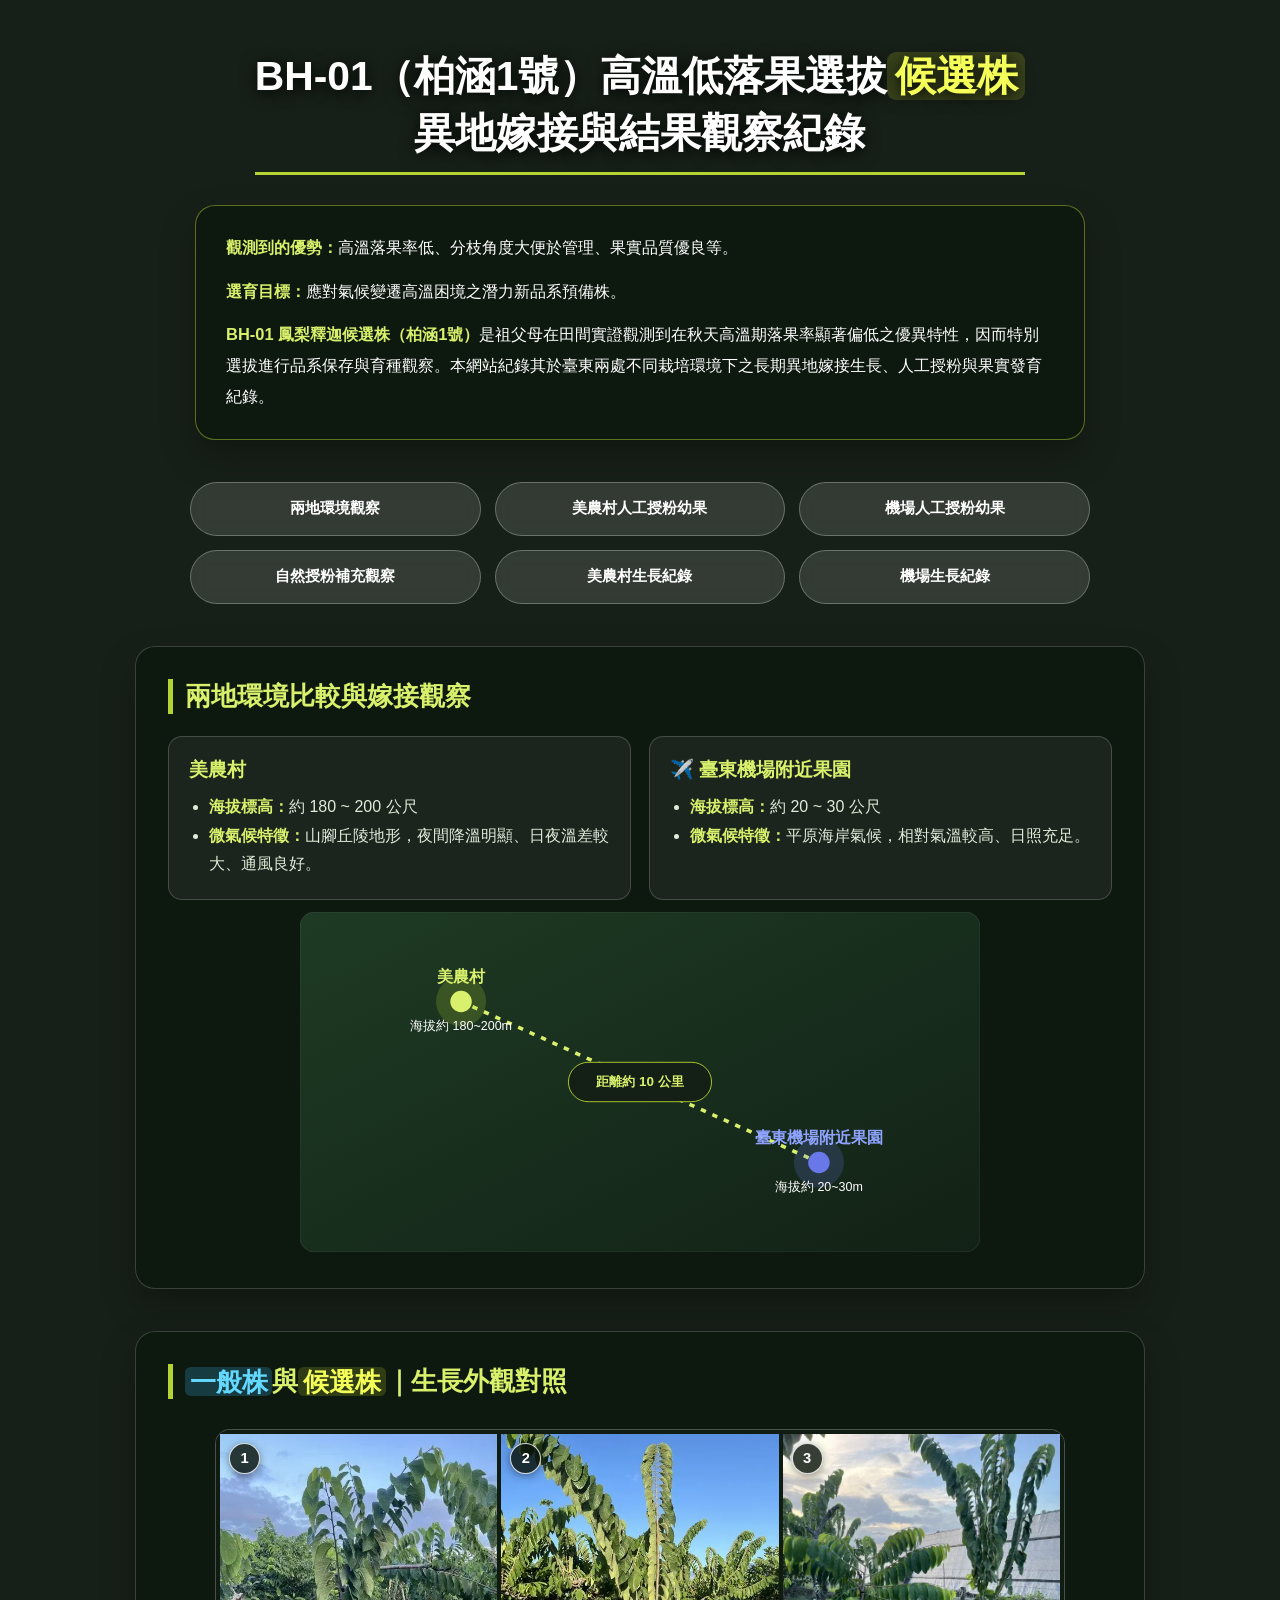
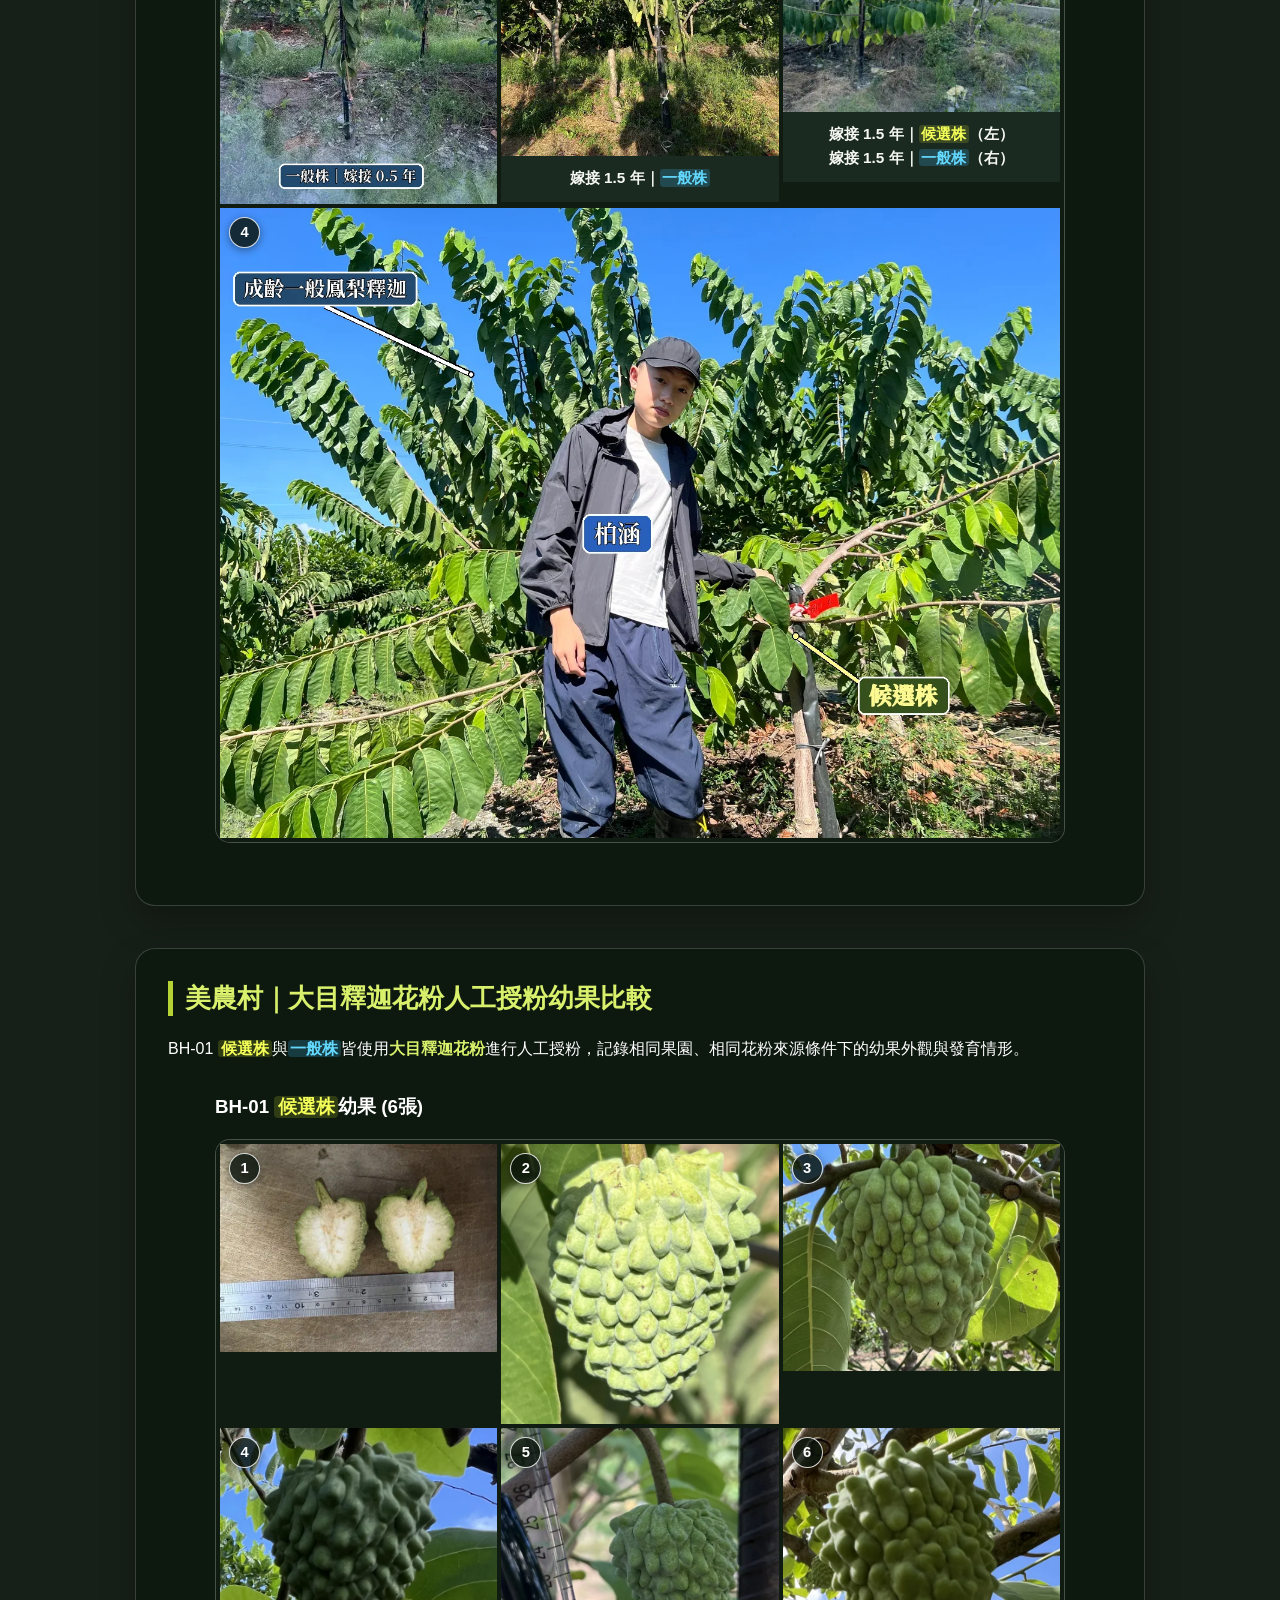
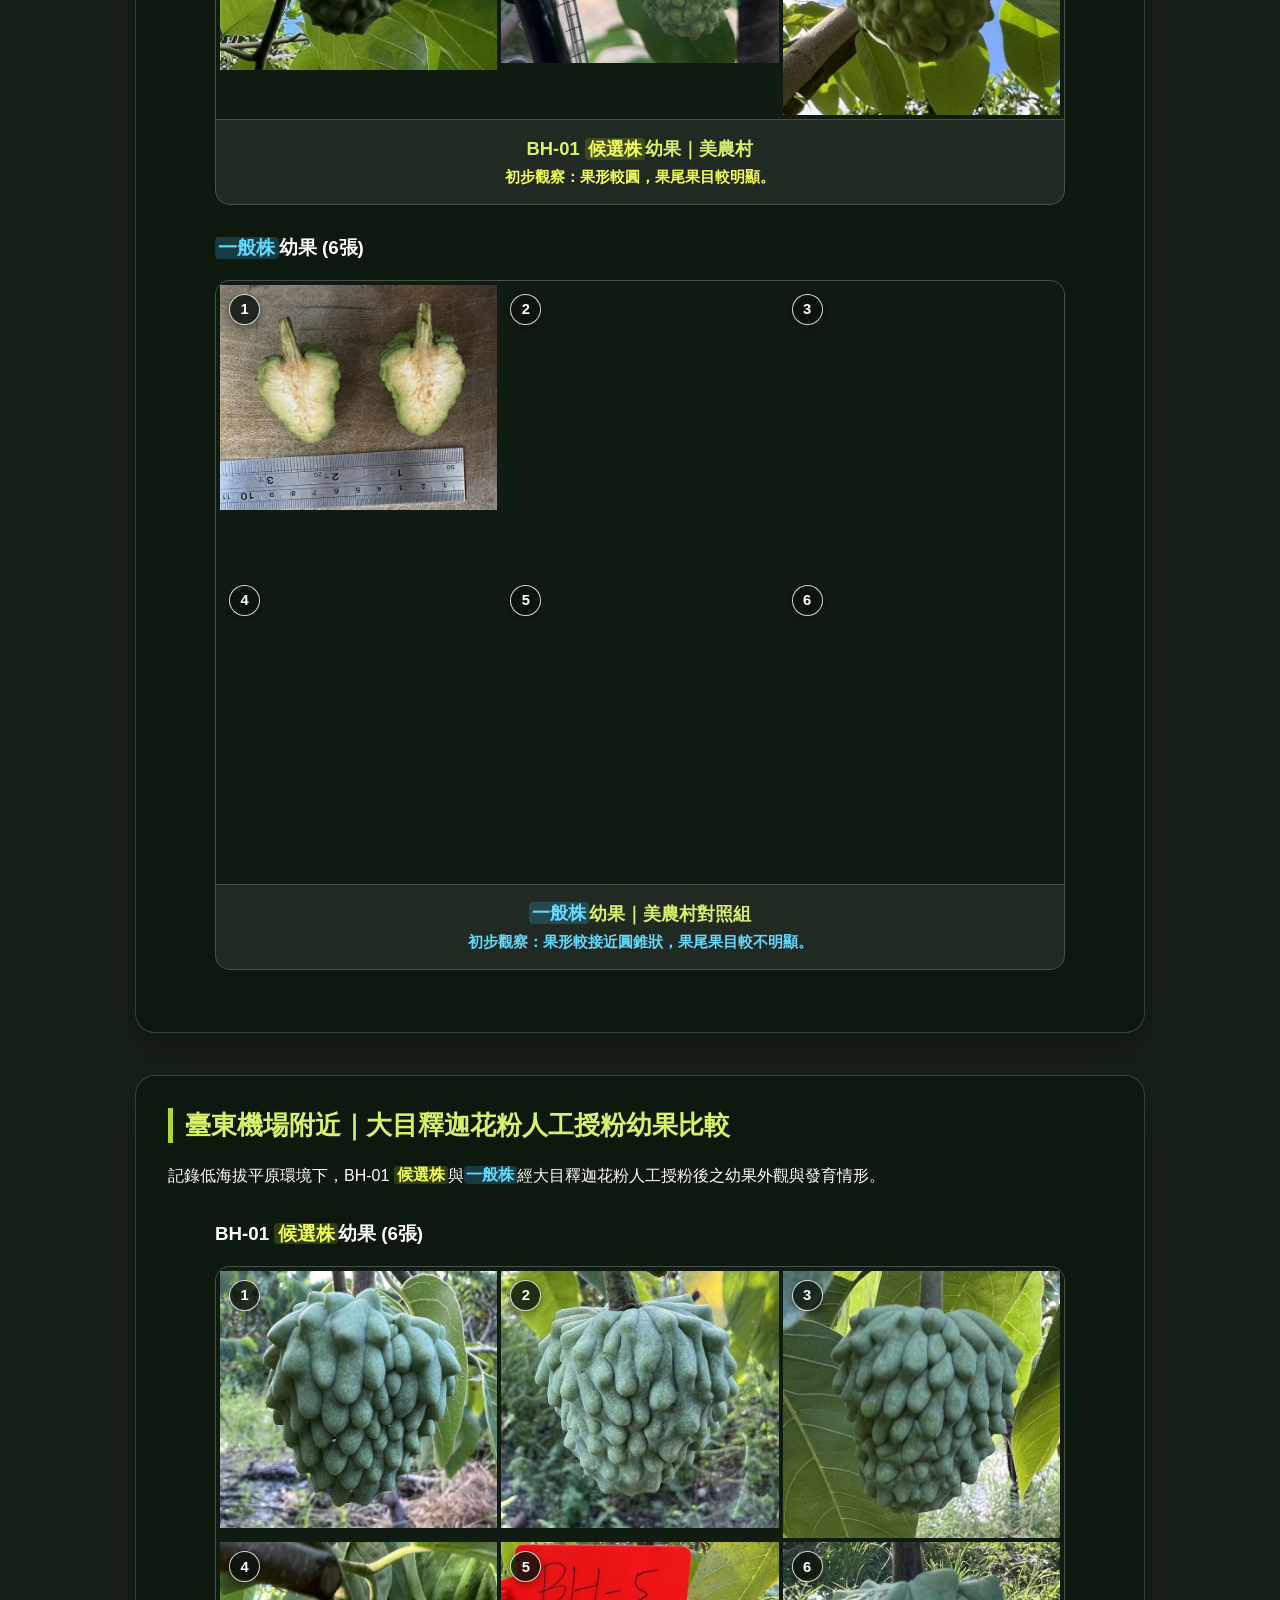
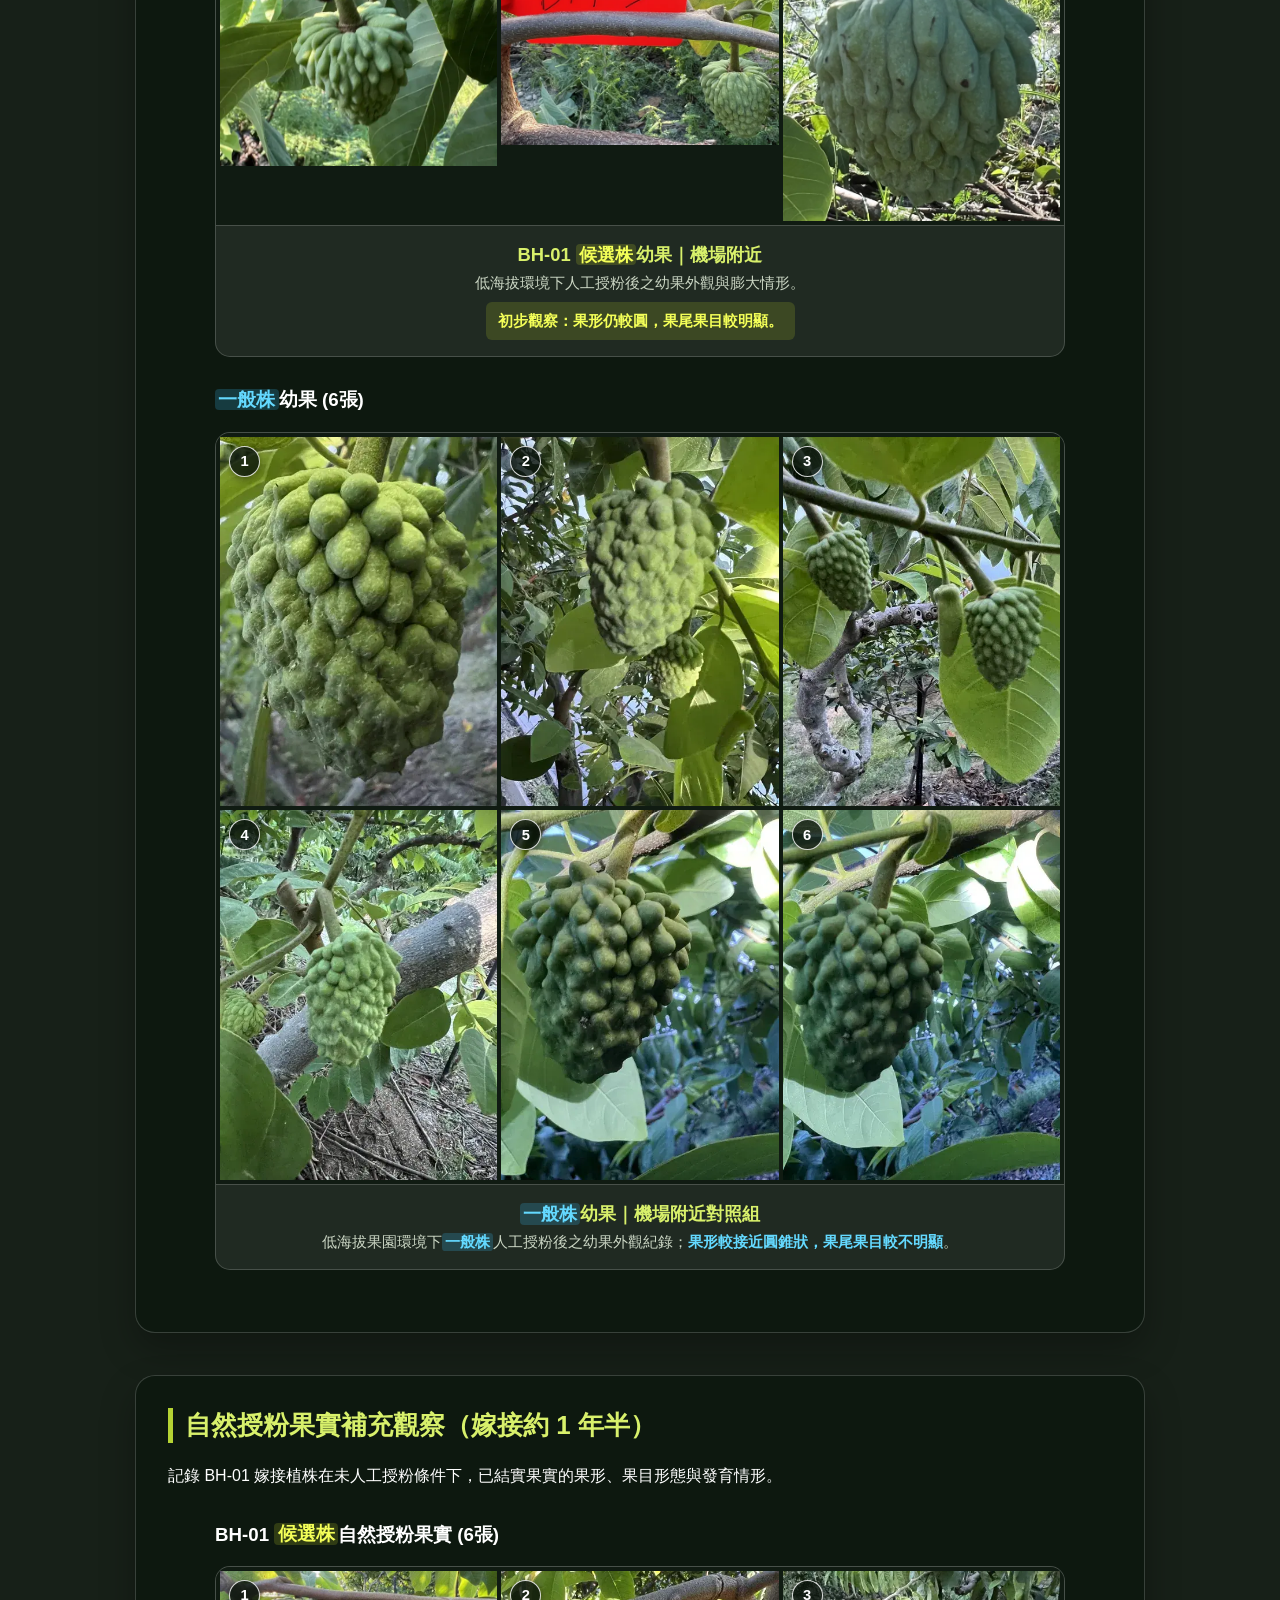
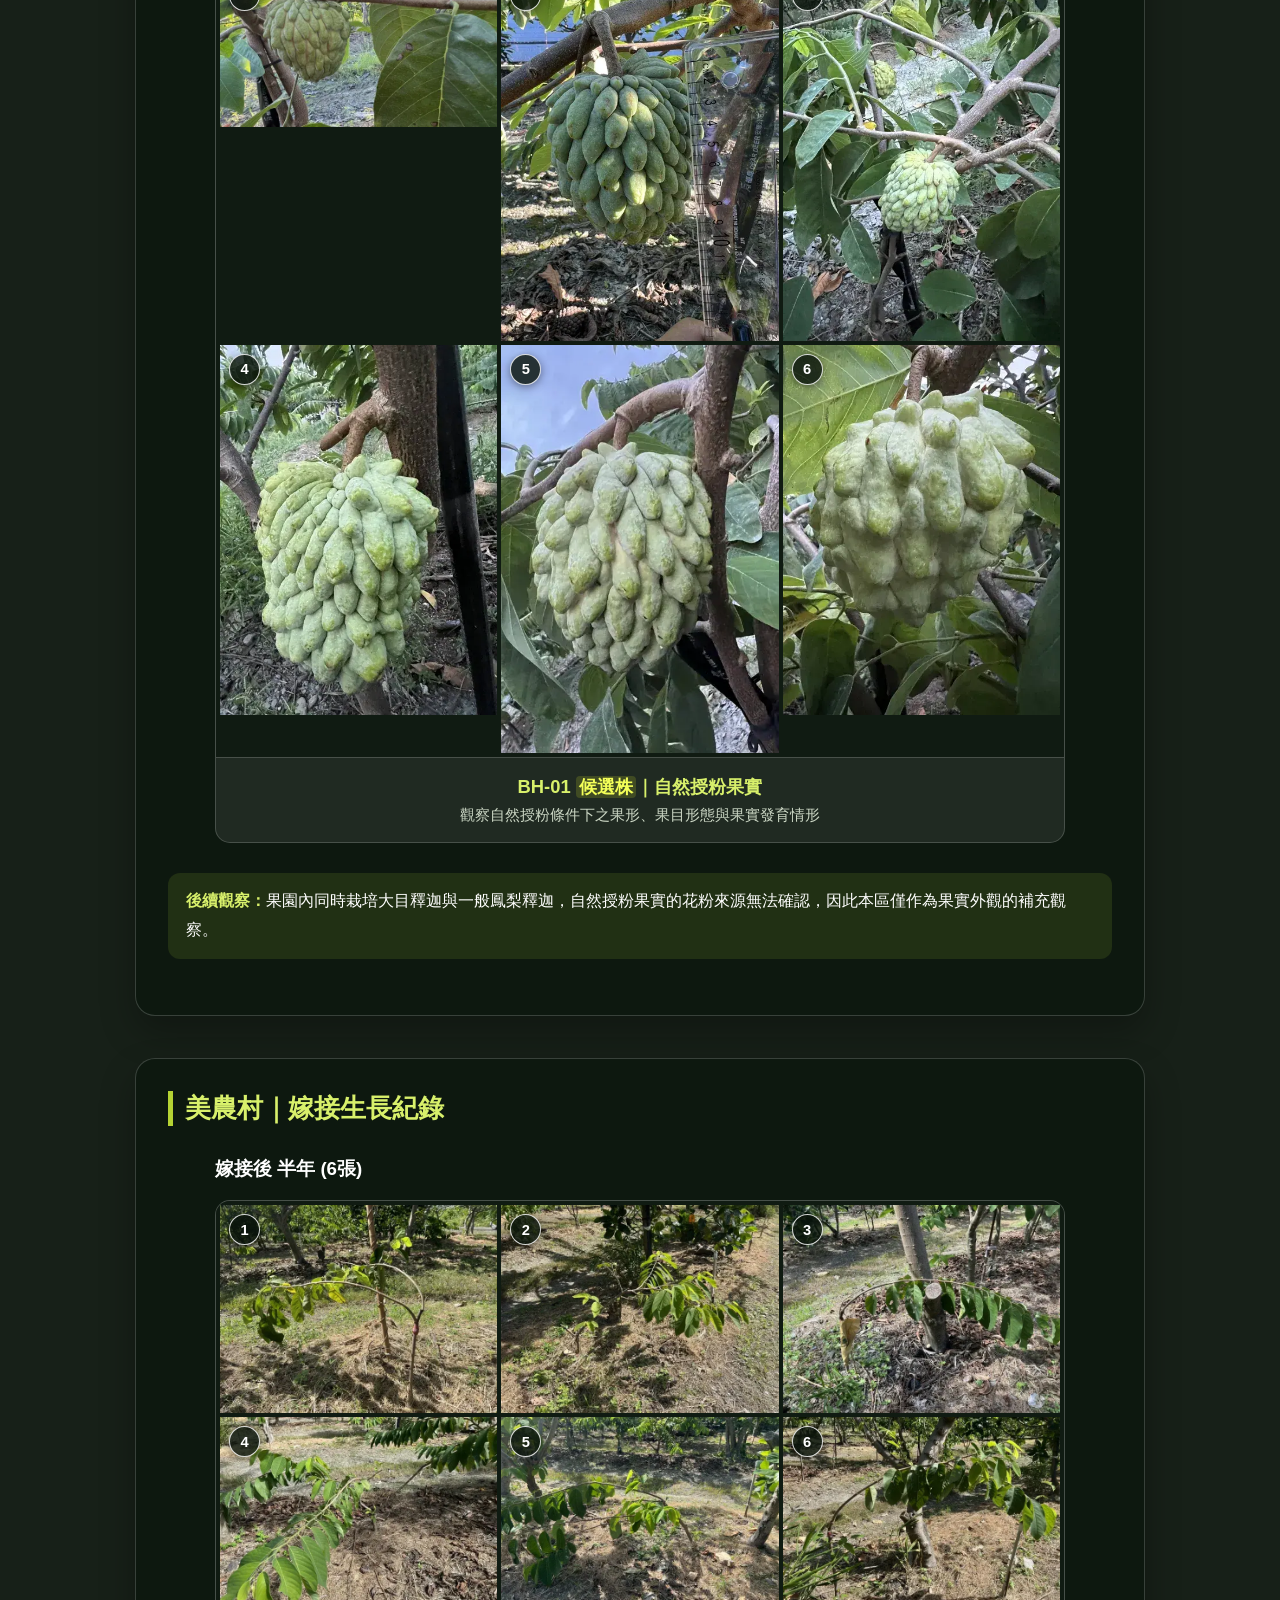
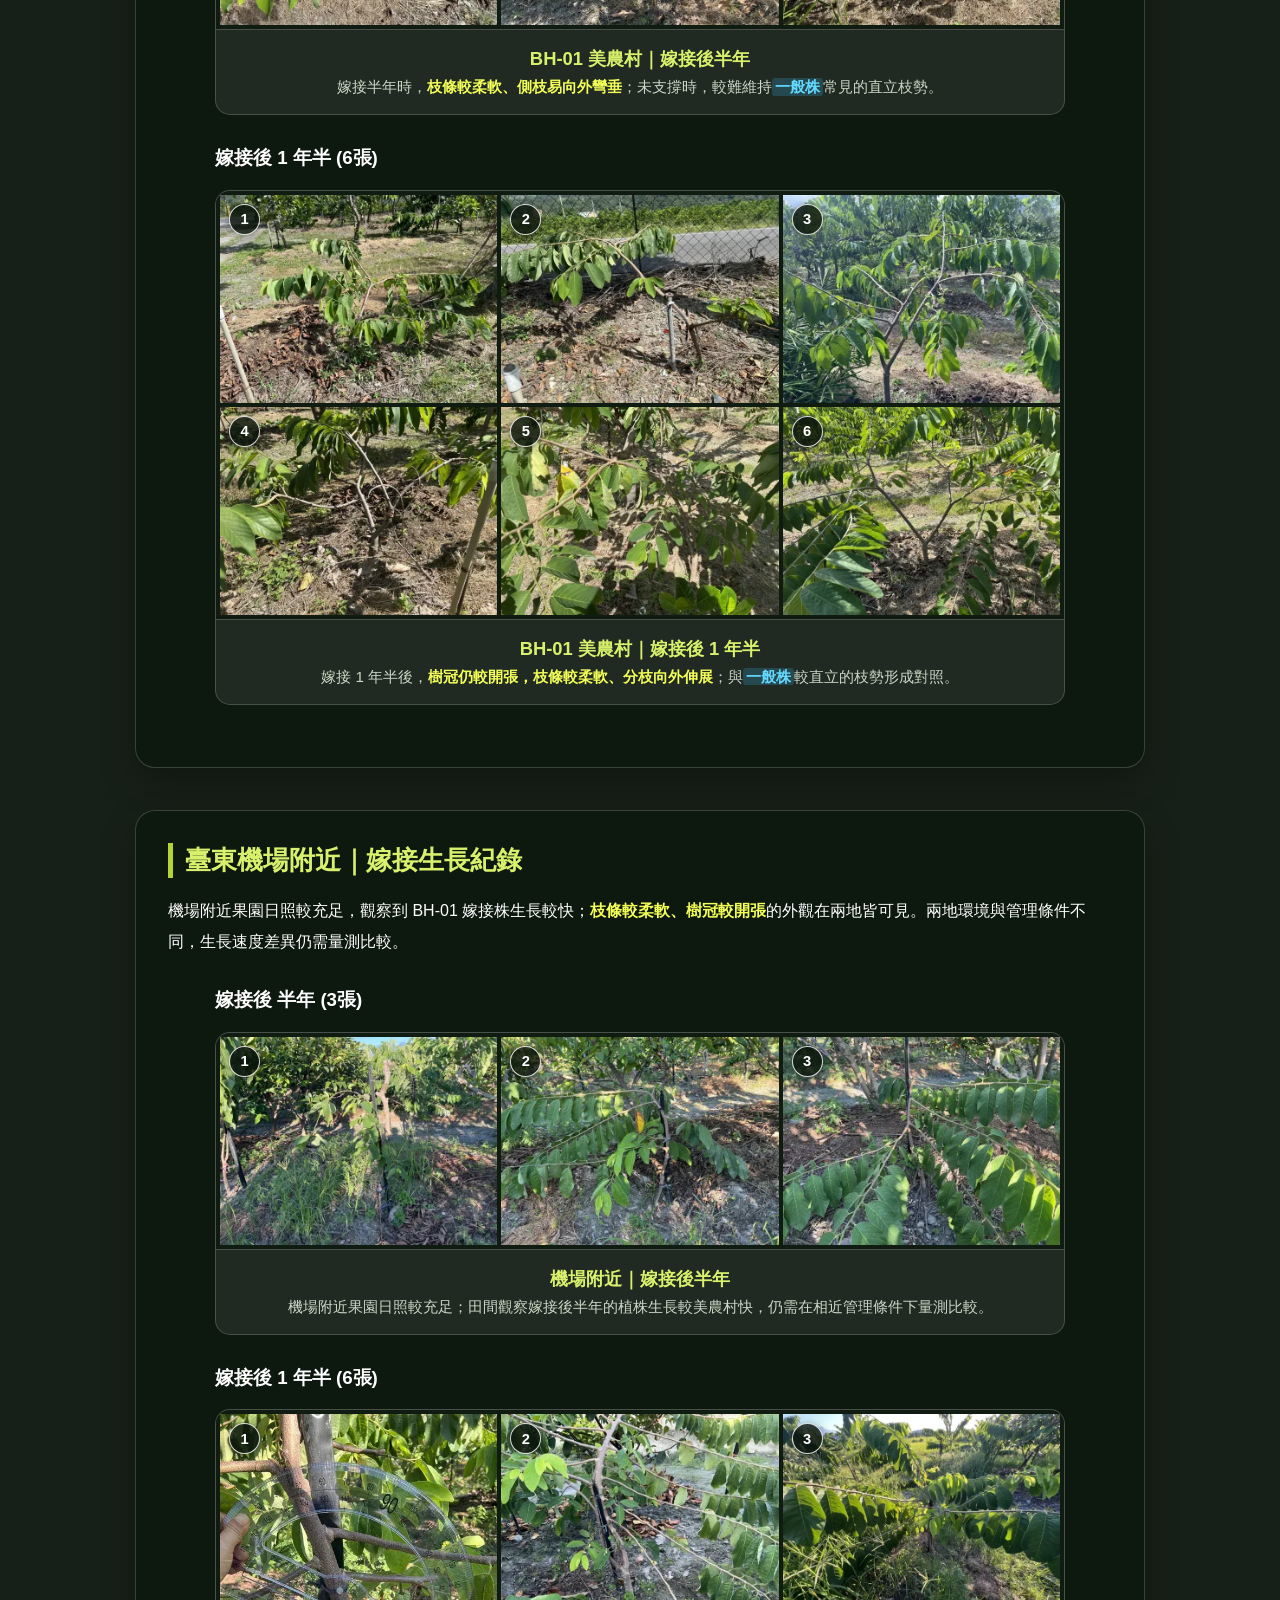
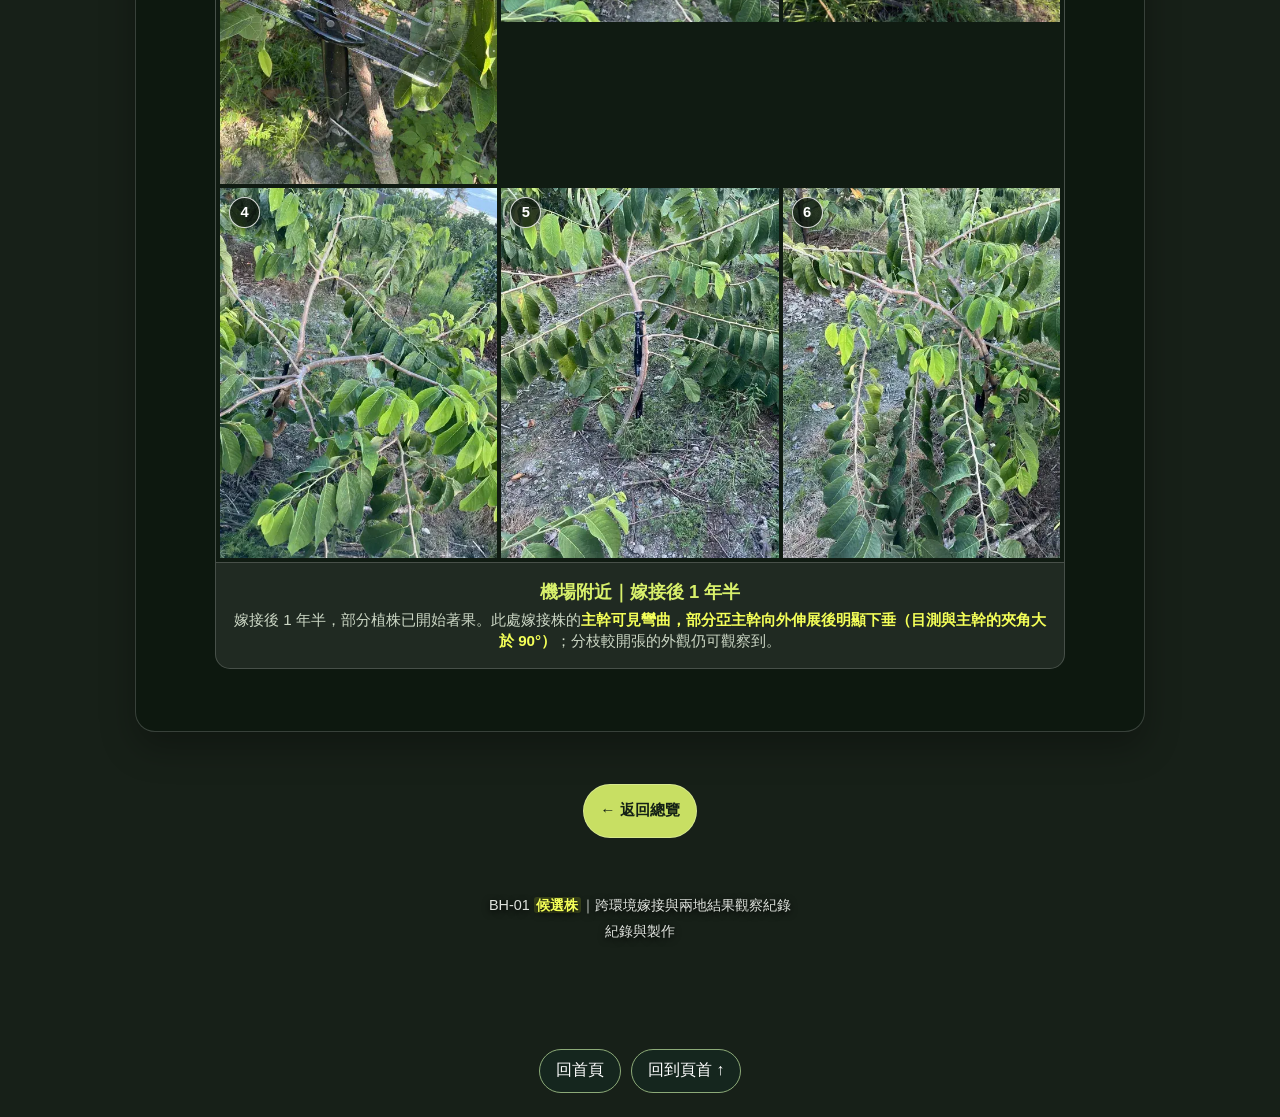
==== commit 84bac839: "Add files via upload" ====
--- a/candidate/index.html
+++ b/candidate/index.html
@@ -1,664 +1,665 @@
-<!DOCTYPE html>
-<html lang="zh-Hant-TW">
-<head>
-  <meta charset="UTF-8">
-  <meta name="viewport" content="width=device-width, initial-scale=1.0">
-  <meta name="description" content="BH-01 鳳梨釋迦高溫低落果選拔候選株在臺東美農村與臺東機場附近的異地嫁接生長、人工授粉幼果比較及自然授粉果實補充觀察。">
-  <title>BH-01（柏涵1號）高溫低落果選拔候選株｜異地嫁接與結果觀察紀錄</title>
-  <style>
-    :root {
-      --lime: #d8f06b;
-      --green: #b5d333;
-      --ink: #142016;
-      --panel: rgba(12, 24, 14, .86);
-      --line: rgba(255, 255, 255, .18);
-    }
-
-    * { box-sizing: border-box; }
-    html { scroll-behavior: smooth; }
-    body {
-      margin: 0;
-      min-height: 100vh;
-      color: #fff;
-      background: #172018;
-      font-family: "Microsoft JhengHei", "Noto Sans TC", sans-serif;
-    }
-
-    .container {
-      width: min(1050px, 100%);
-      margin: auto;
-      padding: 48px 20px 80px;
-    }
-
-    header { text-align: center; margin-bottom: 30px; }
-    h1 {
-      display: inline-block;
-      margin: 0;
-      padding-bottom: 10px;
-      border-bottom: 3px solid var(--green);
-      font-size: clamp(1.85rem, 5vw, 2.55rem);
-      line-height: 1.4;
-      text-shadow: 0 3px 16px #000;
-    }
-    .subtitle {
-      margin-top: 18px;
-      color: #eff7e9;
-      font-size: 1.08rem;
-      line-height: 1.8;
-      text-shadow: 0 2px 9px #000;
-    }
-
-    .glass {
-      background: var(--panel);
-      border: 1px solid var(--line);
-      border-radius: 20px;
-      box-shadow: 0 16px 35px rgba(0, 0, 0, .28);
-      -webkit-backdrop-filter: blur(10px);
-      backdrop-filter: blur(10px);
-    }
-
-    .intro {
-      max-width: 890px;
-      margin: 26px auto 42px;
-      padding: 26px 30px;
-      border-color: rgba(181, 211, 51, .48);
-      font-size: 1.03rem;
-      line-height: 1.9;
-    }
-    .intro p { margin: 0 0 12px; }
-    .intro p:last-child { margin-bottom: 0; }
-    strong { color: var(--lime); }
-
-    /* 選育目標與核心優勢卡片樣式 */
-    .breeding-highlights {
-      display: grid;
-      grid-template-columns: 1fr 1.25fr;
-      gap: 16px;
-      margin: 22px 0 18px;
-      text-align: left;
-    }
-    .highlight-item {
-      padding: 18px 20px;
-      background: rgba(255, 255, 255, .05);
-      border: 1px solid rgba(181, 211, 51, .35);
-      border-radius: 14px;
-    }
-    .highlight-title {
-      display: block;
-      margin-bottom: 10px;
-      color: var(--lime);
-      font-size: 1.1rem;
-      font-weight: 700;
-      border-bottom: 1px dashed rgba(216, 240, 107, .3);
-      padding-bottom: 6px;
-    }
-    .highlight-item p { margin: 0; font-size: 0.96rem; line-height: 1.75; color: #e1ebd9; }
-    .highlight-item ul { margin: 0; padding-left: 18px; font-size: 0.95rem; line-height: 1.75; color: #e1ebd9; }
-    .highlight-item li { margin-bottom: 8px; }
-    .highlight-item li:last-child { margin-bottom: 0; }
-
-    .quick-nav h2 { text-align: center; margin: 0 0 20px; }
-    .nav-grid {
-      display: grid;
-      grid-template-columns: repeat(3, minmax(0, 1fr));
-      gap: 14px;
-      max-width: 900px;
-      margin: auto;
-    }
-    .nav-btn, .home-btn {
-      display: flex;
-      align-items: center;
-      justify-content: center;
-      min-height: 54px;
-      padding: 10px 16px;
-      color: #fff;
-      background: rgba(255, 255, 255, .12);
-      border: 1px solid rgba(255, 255, 255, .28);
-      border-radius: 999px;
-      text-align: center;
-      text-decoration: none;
-      font-size: .95rem;
-      font-weight: 700;
-      -webkit-backdrop-filter: blur(8px);
-      backdrop-filter: blur(8px);
-      transition: .2s ease;
-    }
-    .nav-btn:hover, .nav-btn:focus-visible,
-    .home-btn:hover, .home-btn:focus-visible {
-      color: var(--ink);
-      background: rgba(216, 240, 107, .95);
-      transform: translateY(-2px);
-      outline: none;
-    }
-
-    .section {
-      scroll-margin-top: 20px;
-      margin: 42px 0;
-      padding: 32px;
-    }
-    .section-title {
-      margin: 0 0 18px;
-      padding-left: 12px;
-      border-left: 5px solid var(--green);
-      color: var(--lime);
-      font-size: 1.62rem;
-    }
-    .section > p { margin: 0 0 16px; line-height: 1.9; }
-
-    .env-grid {
-      display: grid;
-      grid-template-columns: repeat(2, minmax(0, 1fr));
-      gap: 18px;
-      margin: 22px 0 10px;
-    }
-    .env-card {
-      padding: 20px;
-      background: rgba(255, 255, 255, .06);
-      border: 1px solid var(--line);
-      border-radius: 14px;
-    }
-    .env-card h3 { margin: 0 0 10px; color: var(--lime); font-size: 1.2rem; }
-    .env-card ul { margin: 0; padding-left: 20px; line-height: 1.8; color: #e1ebd9; }
-
-    .taitung-map { max-width: 680px; margin: 12px auto 4px; }
-    .taitung-map svg { display: block; width: 100%; height: auto; }
-    .quiet { color: #ccd7c5; font-size: .88rem; text-align: center; }
-
-    .collage-note {
-      margin: 16px 0 24px;
-      padding: 14px 18px;
-      border-radius: 12px;
-      background: rgba(181, 211, 51, .12);
-      line-height: 1.8;
-    }
-
-    .composite-group { max-width: 850px; margin: 30px auto; }
-    .composite-card {
-      overflow: hidden;
-      background: rgba(255, 255, 255, .08);
-      border: 1px solid var(--line);
-      border-radius: 15px;
-    }
-    
-    /* CSS Grid 無損合成圖樣式 */
-    .css-collage {
-      display: grid;
-      grid-template-columns: repeat(3, 1fr);
-      gap: 4px;
-      background: #101b12;
-      padding: 4px;
-    }
-    .css-collage img {
-      display: block;
-      width: 100%;
-      height: auto;
-      object-fit: contain;
-    }
-    .css-collage .photo-item {
-      align-self: start;
-      background: #101b12;
-    }
-    .css-collage > img { height: auto; }
-
-    .photo-item {
-      position: relative;
-      display: block;
-      min-width: 0;
-      overflow: hidden;
-    }
-    .photo-number {
-      position: absolute;
-      top: 9px;
-      left: 9px;
-      z-index: 2;
-      display: grid;
-      place-items: center;
-      width: 31px;
-      height: 31px;
-      border: 1px solid rgba(255, 255, 255, .82);
-      border-radius: 50%;
-      color: #fff;
-      background: rgba(10, 20, 12, .82);
-      box-shadow: 0 2px 8px rgba(0, 0, 0, .42);
-      font-size: .92rem;
-      font-weight: 800;
-      line-height: 1;
-      pointer-events: none;
-    }
-
-    /* 生長對照區 */
-    .comparison-collage {
-      grid-template-columns: repeat(3, minmax(0, 1fr)) !important;
-    }
-    .comparison-collage .comparison-feature {
-      grid-column: 1 / -1;
-    }
-    .comparison-feature > a {
-      display: block;
-      line-height: 0;
-      cursor: zoom-in;
-    }
-    .comparison-feature > a:focus-visible { outline: 3px solid var(--lime); outline-offset: -3px; }
-    .comparison-caption {
-      margin: 0;
-      padding: 10px 8px 12px;
-      color: #f5f7f1;
-      background: #1b2a21;
-      font-size: .96rem;
-      font-weight: 700;
-      line-height: 1.55;
-      text-align: center;
-    }
-    .comparison-caption span.caption-line { display: block; }
-    .composite-placeholder {
-      min-height: 320px;
-      display: grid;
-      place-items: center;
-      padding: 20px;
-      text-align: center;
-      background: linear-gradient(135deg, rgba(255,255,255,.10), rgba(255,255,255,.025));
-    }
-    .composite-placeholder strong { display: inline-block; margin: 10px 0; color: var(--lime); font-size: 1.1rem; }
-    .photo-info { padding: 16px; text-align: center; border-top: 1px solid var(--line); }
-    .photo-info h3 { margin: 0 0 6px; color: var(--lime); font-size: 1.15rem; }
-    .photo-info p { margin: 0; color: #ccd7c5; font-size: .95rem; }
-
-    .home-area { display: flex; justify-content: center; margin-top: 52px; }
-    .home-btn { display: inline-flex; color: var(--ink); background: rgba(216, 240, 107, .92); }
-    footer {
-      margin-top: 55px;
-      color: #e0e4de;
-      text-align: center;
-      font-size: .9rem;
-      line-height: 1.8;
-      text-shadow: 0 2px 7px #000;
-    }
-
-    @media (max-width: 700px) {
-      .container { padding: 34px 14px 58px; }
-      .nav-grid { grid-template-columns: repeat(2, minmax(0, 1fr)); }
-      .breeding-highlights { grid-template-columns: 1fr; }
-      .env-grid { grid-template-columns: 1fr; }
-      .section { margin: 32px 0; padding: 22px 16px; }
-      .section-title { font-size: 1.35rem; }
-      .composite-placeholder { min-height: 220px; }
-      .css-collage { grid-template-columns: repeat(2, 1fr); }
-      .css-collage-3 { grid-template-columns: 1fr; } 
-      .comparison-collage { grid-template-columns: 1fr !important; }
-      .comparison-collage .comparison-feature { grid-column: auto; }
-      #comparison { padding-inline: 10px; }
-      .comparison-feature .photo-number { top: auto; bottom: 9px; }
-      #chulu-fruit .css-collage, #airport-fruit .css-collage, #natural .css-collage { grid-template-columns: 1fr; }
-    }
-
-    [hidden] { display: none !important; }
-
-    .candidate-term, .candidate-claim { color: #f4ff58; }
-    .control-term, .control-claim { color: #64d9ff; }
-    .candidate-term, .control-term {
-      font-weight: 900;
-      padding: .02em .18em;
-      border-radius: .22em;
-      box-decoration-break: clone;
-      -webkit-box-decoration-break: clone;
-    }
-    .candidate-term { background: rgba(209, 227, 45, .18); }
-    .control-term { background: rgba(58, 180, 240, .22); }
-    .candidate-claim, .control-claim { font-weight: 900; }
-    .airport-feature {
-      display: inline-block;
-      margin-top: 8px;
-      padding: 6px 12px;
-      color: #f4ff58;
-      background: rgba(209, 227, 45, .16);
-      border-radius: 6px;
-      font-weight: 900;
-      line-height: 1.7;
-    }
-    .fruit-observation {
-      margin: 16px 0 24px !important;
-      padding: 16px 20px;
-      border-left: 5px solid var(--lime);
-      border-radius: 8px;
-      background: rgba(216, 240, 107, .12);
-      font-size: 1.12rem;
-      font-weight: 700;
-      line-height: 1.85;
-    }
-  </style>
-  <link rel="stylesheet" href="../site-enhancements.css">
-</head>
-
-<body>
-
-  <main class="container">
-    <header>
-      <h1>BH-01（柏涵1號）高溫低落果選拔<span class="candidate-term">候選株</span><br>異地嫁接與結果觀察紀錄</h1>
-      <div class="subtitle">觀測具秋天高溫下著果穩定、顯著減少落果之潛力品系，記錄兩地異地嫁接生長與授粉發育</div>
-    </header>
-
-    <section class="intro glass">
-      <p><strong>BH-01 鳳梨釋迦候選株（柏涵1號）</strong>是祖父母在田間實證觀測到在秋天高溫期落果率顯著偏低之優異特性，因而特別選拔進行品系保存與育種觀察。本網站紀錄其於臺東兩處不同栽培環境下之長期異地嫁接生長、人工授粉與果實發育紀錄。</p>
-    </section>
-
-    <nav class="quick-nav" aria-label="照片導覽">
-      <div class="nav-grid">
-        <a class="nav-btn" href="#places">兩地環境觀察</a>
-        <a class="nav-btn" href="#chulu-fruit">美農村人工授粉幼果</a>
-        <a class="nav-btn" href="#airport-fruit">機場人工授粉幼果</a>
-        <a class="nav-btn" href="#natural">自然授粉補充觀察</a>
-        <a class="nav-btn" href="#chulu">美農村生長紀錄</a>
-        <a class="nav-btn" href="#airport">機場生長紀錄</a>
-      </div>
-    </nav>
-
-    <!-- 區塊 1：環境對比 -->
-    <section class="section glass" id="places">
-      <h2 class="section-title">兩地環境比較與嫁接觀察</h2>
-      <div class="env-grid">
-        <div class="env-card">
-          <h3>美農村</h3>
-          <ul>
-            <li><strong>海拔標高：</strong>約 180 ~ 200 公尺</li>
-            <li><strong>微氣候特徵：</strong>山腳丘陵地形，夜間降溫明顯、日夜溫差較大、通風良好。</li>
-          </ul>
-        </div>
-        <div class="env-card">
-          <h3>✈️ 臺東機場附近果園</h3>
-          <ul>
-            <li><strong>海拔標高：</strong>約 20 ~ 30 公尺</li>
-            <li><strong>微氣候特徵：</strong>平原海岸氣候，相對氣溫較高、日照充足。</li>
-          </ul>
-        </div>
-      </div>
-      <div class="taitung-map" role="img" aria-label="臺東美農村與機場附近兩果園位置示意圖">
-        <svg viewBox="0 0 760 380" xmlns="http://www.w3.org/2000/svg" aria-hidden="true">
-          <defs>
-            <linearGradient id="mapBg" x1="0" y1="0" x2="1" y2="1">
-              <stop stop-color="#1e3a24"/><stop offset="1" stop-color="#122216"/>
-            </linearGradient>
-          </defs>
-          <rect width="760" height="380" rx="16" fill="url(#mapBg)" stroke="rgba(255,255,255,0.1)"/>
-          <path d="M180 100 L580 280" fill="none" stroke="#d8f06b" stroke-width="4" stroke-dasharray="6 8"/>
-          
-          <g transform="translate(180 100)">
-            <circle r="28" fill="#b5d333" opacity="0.2"/>
-            <circle r="12" fill="#d8f06b"/>
-            <text x="0" y="-22" text-anchor="middle" fill="#d8f06b" font-size="18" font-weight="700">美農村</text>
-            <text x="0" y="32" text-anchor="middle" fill="#fff" font-size="14">海拔約 180~200m</text>
-          </g>
-
-          <g transform="translate(380 190)">
-            <rect x="-80" y="-22" width="160" height="44" rx="22" fill="#142016" stroke="#b5d333"/>
-            <text x="0" y="5" text-anchor="middle" fill="#d8f06b" font-size="15" font-weight="700">距離約 10 公里</text>
-          </g>
-
-          <g transform="translate(580 280)">
-            <circle r="28" fill="#6878e8" opacity="0.2"/>
-            <circle r="12" fill="#6878e8"/>
-            <text x="0" y="-22" text-anchor="middle" fill="#8ea2ff" font-size="18" font-weight="700">臺東機場附近果園</text>
-            <text x="0" y="32" text-anchor="middle" fill="#fff" font-size="14">海拔約 20~30m</text>
-          </g>
-        </svg>
-      </div>
-    </section>
-
-    <!-- 區塊 1.5：一般株與候選株對照 -->
-    <section class="section glass" id="comparison">
-      <h2 class="section-title"><span class="control-term">一般株</span>與<span class="candidate-term">候選株</span>｜生長外觀對照</h2>
-      <div class="group composite-group">
-        <figure class="composite-card">
-          <div class="css-collage comparison-collage">
-            <div class="photo-item">
-              <img src="comparison-1-labeled.webp" alt="一般鳳梨釋迦 嫁接0.5年生長情形" decoding="async" width="480" height="640" loading="eager" fetchpriority="high">
-              <span class="photo-number" aria-hidden="true">1</span>
-            </div>
-            <div class="photo-item">
-              <img src="1.5-2-thumb.webp" alt="一般鳳梨釋迦 嫁接1.5年生長情形" decoding="async" width="551" height="640" loading="lazy">
-              <span class="photo-number" aria-hidden="true">2</span>
-              <p class="comparison-caption">嫁接 1.5 年｜<span class="control-term">一般株</span></p>
-            </div>
-            <div class="photo-item">
-              <img src="t1-thumb.webp" alt="候選株 1.5年 與 一般株 1.5年 同框對照" decoding="async" width="638" height="640" loading="lazy">
-              <span class="photo-number" aria-hidden="true">3</span>
-              <p class="comparison-caption"><span class="caption-line">嫁接 1.5 年｜<span class="candidate-term">候選株</span>（左）</span><span class="caption-line">嫁接 1.5 年｜<span class="control-term">一般株</span>（右）</span></p>
-            </div>
-            <div class="photo-item comparison-feature">
-              <a href="comparison-4-labeled.webp" target="_blank" rel="noopener" aria-label="點開第4張照片，以原尺寸查看">
-                <img src="comparison-4-labeled.webp" alt="嫁接1.5年候選株與成齡一般鳳梨釋迦對比；人物為柏涵，前方矮株為候選株，後方高大植株為一般株" decoding="async" width="1400" height="1050" loading="lazy">
-              </a>
-              <span class="photo-number" aria-hidden="true">4</span>
-            </div>
-          </div>
-        </figure>
-      </div>
-    </section>
-
-    <!-- 區塊 4：美農村幼果比較 -->
-    <section class="section glass" id="chulu-fruit">
-      <h2 class="section-title">美農村｜大目釋迦花粉人工授粉幼果比較</h2>
-      <p>BH-01 <span class="candidate-term">候選株</span>與<span class="control-term">一般株</span>皆使用<strong>大目釋迦花粉</strong>進行人工授粉，記錄相同果園、相同花粉來源條件下的幼果外觀與發育情形。</p>
-
-      <div class="group composite-group">
-        <h3>BH-01 <span class="candidate-term">候選株</span>幼果 (6張)</h3>
-        <figure class="composite-card">
-          <div class="css-collage">
-            <div class="photo-item"><img src="fruit/bhf-1-thumb.webp" alt="美農村果園 BH-01候選株幼果 1" decoding="async" width="640" height="480" loading="lazy"><span class="photo-number" aria-hidden="true">1</span></div>
-            <div class="photo-item"><img src="fruit/bhf-2-thumb.webp" alt="美農村果園 BH-01候選株幼果 2" decoding="async" width="634" height="640" loading="lazy"><span class="photo-number" aria-hidden="true">2</span></div>
-            <div class="photo-item"><img src="fruit/bhf-3-thumb.webp" alt="美農村果園 BH-01候選株幼果 3" decoding="async" width="640" height="524" loading="lazy"><span class="photo-number" aria-hidden="true">3</span></div>
-            <div class="photo-item"><img src="fruit/bhf-4-thumb.webp" alt="美農村果園 BH-01候選株幼果 4" decoding="async" width="640" height="558" loading="lazy"><span class="photo-number" aria-hidden="true">4</span></div>
-            <div class="photo-item"><img src="fruit/bhf-5-thumb.webp" alt="美農村果園 BH-01候選株幼果 5" decoding="async" width="640" height="542" loading="lazy"><span class="photo-number" aria-hidden="true">5</span></div>
-            <div class="photo-item"><img src="fruit/bhf-6-thumb.webp" alt="美農村果園 BH-01候選株幼果 6" decoding="async" width="618" height="640" loading="lazy"><span class="photo-number" aria-hidden="true">6</span></div>
-          </div>
-          <figcaption class="photo-info">
-            <h3>BH-01 <span class="candidate-term">候選株</span>幼果｜美農村</h3>
-            <p><strong class="candidate-claim">初步觀察：果形較圓，果尾果目較明顯。</strong></p>
-          </figcaption>
-        </figure>
-      </div>
-
-      <div class="group composite-group">
-        <h3><span class="control-term">一般株</span>幼果 (6張)</h3>
-        <figure class="composite-card">
-          <div class="css-collage">
-            <div class="photo-item"><img src="fruit/f1-thumb.webp" alt="美農村果園 一般株幼果 1" decoding="async" width="640" height="520" loading="lazy"><span class="photo-number" aria-hidden="true">1</span></div>
-            <div class="photo-item"><img src="fruit/f2-thumb.webp" alt="美農村果園 一般株幼果 2" decoding="async" width="640" height="551" loading="lazy"><span class="photo-number" aria-hidden="true">2</span></div>
-            <div class="photo-item"><img src="fruit/f3-thumb.webp" alt="美農村果園 一般株幼果 3" decoding="async" width="619" height="640" loading="lazy"><span class="photo-number" aria-hidden="true">3</span></div>
-            <div class="photo-item"><img src="fruit/f4-thumb.webp" alt="美農村果園 一般株幼果 4" decoding="async" width="640" height="500" loading="lazy"><span class="photo-number" aria-hidden="true">4</span></div>
-            <div class="photo-item"><img src="fruit/f5-thumb.webp" alt="美農村果園 一般株幼果 5" decoding="async" width="584" height="640" loading="lazy"><span class="photo-number" aria-hidden="true">5</span></div>
-            <div class="photo-item"><img src="fruit/f6-thumb.webp" alt="美農村果園 一般株幼果 6" decoding="async" width="640" height="493" loading="lazy"><span class="photo-number" aria-hidden="true">6</span></div>
-          </div>
-          <figcaption class="photo-info">
-            <h3><span class="control-term">一般株</span>幼果｜美農村對照組</h3>
-            <p><strong class="control-claim">初步觀察：果形較接近圓錐狀，果尾果目較不明顯。</strong></p>
-          </figcaption>
-        </figure>
-      </div>
-    </section>
-
-    <!-- 區塊 5：機場附近幼果比較 -->
-    <section class="section glass" id="airport-fruit">
-      <h2 class="section-title">臺東機場附近｜大目釋迦花粉人工授粉幼果比較</h2>
-      <p>記錄低海拔平原環境下，BH-01 <span class="candidate-term">候選株</span>與<span class="control-term">一般株</span>經大目釋迦花粉人工授粉後之幼果外觀與發育情形。</p>
-
-      <div class="group composite-group">
-        <h3>BH-01 <span class="candidate-term">候選株</span>幼果 (6張)</h3>
-        <figure class="composite-card">
-          <div class="css-collage">
-            <div class="photo-item"><img src="fruit/bhaf-1-thumb.webp" alt="機場果園 BH-01候選株幼果 1" decoding="async" width="640" height="593" loading="lazy"><span class="photo-number" aria-hidden="true">1</span></div>
-            <div class="photo-item"><img src="fruit/bhaf-2-thumb.webp" alt="機場果園 BH-01候選株幼果 2" decoding="async" width="640" height="593" loading="lazy"><span class="photo-number" aria-hidden="true">2</span></div>
-            <div class="photo-item"><img src="fruit/bhaf-3-thumb.webp" alt="機場果園 BH-01候選株幼果 3" decoding="async" width="640" height="618" loading="lazy"><span class="photo-number" aria-hidden="true">3</span></div>
-            <div class="photo-item"><img src="fruit/bhaf-4-thumb.webp" alt="機場果園 BH-01候選株幼果 4" decoding="async" width="640" height="517" loading="lazy"><span class="photo-number" aria-hidden="true">4</span></div>
-            <div class="photo-item"><img src="fruit/bhaf-5-thumb.webp" alt="機場果園 BH-01候選株幼果 5" decoding="async" width="640" height="468" loading="lazy"><span class="photo-number" aria-hidden="true">5</span></div>
-            <div class="photo-item"><img src="fruit/bhaf-6-thumb.webp" alt="機場果園 BH-01候選株幼果 6" decoding="async" width="637" height="640" loading="lazy"><span class="photo-number" aria-hidden="true">6</span></div>
-          </div>
-          <figcaption class="photo-info">
-            <h3>BH-01 <span class="candidate-term">候選株</span>幼果｜機場附近</h3>
-            <p>低海拔環境下人工授粉後之幼果外觀與膨大情形。<br><strong class="airport-feature">初步觀察：果形仍較圓，果尾果目較明顯。</strong></p>
-          </figcaption>
-        </figure>
-      </div>
-
-      <div class="group composite-group">
-        <h3><span class="control-term">一般株</span>幼果 (6張)</h3>
-        <figure class="composite-card">
-          <div class="css-collage">
-            <div class="photo-item"><img src="fruit/afr-1-thumb.webp" alt="機場果園 一般株幼果 1" decoding="async" width="480" height="640" loading="lazy"><span class="photo-number" aria-hidden="true">1</span></div>
-            <div class="photo-item"><img src="fruit/afr-2-thumb.webp" alt="機場果園 一般株幼果 2" decoding="async" width="480" height="640" loading="lazy"><span class="photo-number" aria-hidden="true">2</span></div>
-            <div class="photo-item"><img src="fruit/afr-3-thumb.webp" alt="機場果園 一般株幼果 3" decoding="async" width="480" height="640" loading="lazy"><span class="photo-number" aria-hidden="true">3</span></div>
-            <div class="photo-item"><img src="fruit/afr-4-thumb.webp" alt="機場果園 一般株幼果 4" decoding="async" width="480" height="640" loading="lazy"><span class="photo-number" aria-hidden="true">4</span></div>
-            <div class="photo-item"><img src="fruit/afr-5-thumb.webp" alt="機場果園 一般株幼果 5" decoding="async" width="480" height="640" loading="lazy"><span class="photo-number" aria-hidden="true">5</span></div>
-            <div class="photo-item"><img src="fruit/afr-6-thumb.webp" alt="機場果園 一般株幼果 6" decoding="async" width="480" height="640" loading="lazy"><span class="photo-number" aria-hidden="true">6</span></div>
-          </div>
-          <figcaption class="photo-info">
-            <h3><span class="control-term">一般株</span>幼果｜機場附近對照組</h3>
-            <p>低海拔果園環境下<span class="control-term">一般株</span>人工授粉後之幼果外觀紀錄；<strong class="control-claim">果形較接近圓錐狀，果尾果目較不明顯</strong>。</p>
-          </figcaption>
-        </figure>
-      </div>
-    </section>
-
-    <!-- 區塊 6：自然授粉果實補充觀察 -->
-    <section class="section glass" id="natural">
-      <h2 class="section-title">自然授粉果實補充觀察（嫁接約 1 年半）</h2>
-      <p>記錄 BH-01 嫁接植株在未人工授粉條件下，已結實果實的果形、果目形態與發育情形。</p>
-
-      <div class="group composite-group">
-        <h3>BH-01 <span class="candidate-term">候選株</span>自然授粉果實 (6張)</h3>
-        <figure class="composite-card">
-          <div class="css-collage">
-            <img src="fruit/bhafr-1-thumb.webp" alt="BH-01候選株 1年半自然授粉果實 1" decoding="async" width="640" height="360" loading="lazy">
-            <img src="fruit/bhafr-2-thumb.webp" alt="BH-01候選株 1年半自然授粉果實 2" decoding="async" width="480" height="640" loading="lazy">
-            <img src="fruit/bhafr-3-thumb.webp" alt="BH-01候選株 1年半自然授粉果實 3" decoding="async" width="480" height="640" loading="lazy">
-            <img src="fruit/bhafr-4-thumb.webp" alt="BH-01候選株 1年半自然授粉果實 4" decoding="async" width="480" height="640" loading="lazy">
-            <img src="fruit/bhafr-5-thumb.webp" alt="BH-01候選株 1年半自然授粉果實 5" decoding="async" width="435" height="640" loading="lazy">
-            <img src="fruit/bhafr-6-thumb.webp" alt="BH-01候選株 1年半自然授粉果實 6" decoding="async" width="480" height="640" loading="lazy">
-          </div>
-          <figcaption class="photo-info">
-            <h3>BH-01 <span class="candidate-term">候選株</span>｜自然授粉果實</h3>
-            <p>觀察自然授粉條件下之果形、果目形態與果實發育情形</p>
-          </figcaption>
-        </figure>
-      </div>
-
-      <div class="collage-note">
-        <strong>後續觀察：</strong>果園內同時栽培大目釋迦與一般鳳梨釋迦，自然授粉果實的花粉來源無法確認，因此本區僅作為果實外觀的補充觀察。
-      </div>
-    </section>
-
-    <!-- 區塊 2：美農村生長紀錄 -->
-    <section class="section glass" id="chulu">
-      <h2 class="section-title">美農村｜嫁接生長紀錄</h2>
-
-      <div class="group composite-group">
-        <h3>嫁接後 半年 (6張)</h3>
-        <figure class="composite-card">
-          <div class="css-collage">
-            <img src="bh0.5-1-thumb.webp" alt="美農村果園 嫁接半年生長情形 (植株 1)" decoding="async" width="640" height="480" loading="lazy">
-            <img src="bh0.5-2-thumb.webp" alt="美農村果園 嫁接半年生長情形 (植株 2)" decoding="async" width="640" height="480" loading="lazy">
-            <img src="bh0.5-3-thumb.webp" alt="美農村果園 嫁接半年生長情形 (植株 3)" decoding="async" width="640" height="480" loading="lazy">
-            <img src="bh0.5-4-thumb.webp" alt="美農村果園 嫁接半年生長情形 (植株 4)" decoding="async" width="640" height="480" loading="lazy">
-            <img src="bh0.5-5-thumb.webp" alt="美農村果園 嫁接半年生長情形 (植株 5)" decoding="async" width="640" height="480" loading="lazy">
-            <img src="bh0.5-6-thumb.webp" alt="美農村果園 嫁接半年生長情形 (植株 6)" decoding="async" width="640" height="480" loading="lazy">
-          </div>
-          <figcaption class="photo-info">
-            <h3>BH-01 美農村｜嫁接後半年</h3>
-            <p>嫁接半年時，<strong class="candidate-claim">枝條較柔軟、側枝易向外彎垂</strong>；未支撐時，較難維持<span class="control-term">一般株</span>常見的直立枝勢。</p>
-          </figcaption>
-        </figure>
-      </div>
-
-      <div class="group composite-group">
-        <h3>嫁接後 1 年半 (6張)</h3>
-        <figure class="composite-card">
-          <div class="css-collage">
-            <img src="bh1.5-1-thumb.webp" alt="美農村果園 嫁接1年半生長情形 (植株 1)" decoding="async" width="640" height="480" loading="lazy">
-            <img src="bh1.5-2-thumb.webp" alt="美農村果園 嫁接1年半生長情形 (植株 2)" decoding="async" width="640" height="480" loading="lazy">
-            <img src="bh1.5-3-thumb.webp" alt="美農村果園 嫁接1年半生長情形 (植株 3)" decoding="async" width="640" height="480" loading="lazy">
-            <img src="bh1.5-4-thumb.webp" alt="美農村果園 嫁接1年半生長情形 (植株 4)" decoding="async" width="640" height="480" loading="lazy">
-            <img src="bh1.5-5-thumb.webp" alt="美農村果園 嫁接1年半生長情形 (植株 5)" decoding="async" width="640" height="480" loading="lazy">
-            <img src="bh1.5-6-thumb.webp" alt="美農村果園 嫁接1年半生長情形 (植株 6)" decoding="async" width="640" height="480" loading="lazy">
-          </div>
-          <figcaption class="photo-info">
-            <h3>BH-01 美農村｜嫁接後 1 年半</h3>
-            <p>嫁接 1 年半後，<strong class="candidate-claim">樹冠仍較開張，枝條較柔軟、分枝向外伸展</strong>；與<span class="control-term">一般株</span>較直立的枝勢形成對照。</p>
-          </figcaption>
-        </figure>
-      </div>
-
-    </section>
-
-    <!-- 區塊 3：機場附近生長紀錄 -->
-    <section class="section glass" id="airport">
-      <h2 class="section-title">臺東機場附近｜嫁接生長紀錄</h2>
-      <p>機場附近果園日照較充足，觀察到 BH-01 嫁接株生長較快；<strong class="candidate-claim">枝條較柔軟、樹冠較開張</strong>的外觀在兩地皆可見。兩地環境與管理條件不同，生長速度差異仍需量測比較。</p>
-
-      <div class="group composite-group">
-        <h3>嫁接後 半年 (3張)</h3>
-        <figure class="composite-card">
-          <div class="css-collage" style="grid-template-columns: repeat(3, 1fr);">
-            <img src="bha0.5-1-thumb.webp" alt="機場果園 嫁接半年生長情形 (植株 1)" decoding="async" width="640" height="480" loading="lazy">
-            <img src="bha0.5-2-thumb.webp" alt="機場果園 嫁接半年生長情形 (植株 2)" decoding="async" width="640" height="480" loading="lazy">
-            <img src="bha0.5-3-thumb.webp" alt="機場果園 嫁接半年生長情形 (植株 3)" decoding="async" width="640" height="480" loading="lazy">
-          </div>
-          <figcaption class="photo-info">
-            <h3>機場附近｜嫁接後半年</h3>
-            <p>機場附近果園日照較充足；田間觀察嫁接後半年的植株生長較美農村快，仍需在相近管理條件下量測比較。</p>
-          </figcaption>
-        </figure>
-      </div>
-
-      <div class="group composite-group">
-        <h3>嫁接後 1 年半 (6張)</h3>
-        <figure class="composite-card">
-          <div class="css-collage">
-            <img src="bha1.5-1-thumb.webp" alt="機場果園 嫁接1年半生長情形 (植株 1)" decoding="async" width="480" height="640" loading="lazy">
-            <img src="bha1.5-2-thumb.webp" alt="機場果園 嫁接1年半生長情形 (植株 2)" decoding="async" width="640" height="480" loading="lazy">
-            <img src="bha1.5-3-thumb.webp" alt="機場果園 嫁接1年半生長情形 (植株 3)" decoding="async" width="640" height="480" loading="lazy">
-            <img src="bha1.5-4-thumb.webp" alt="機場果園 嫁接1年半生長情形 (植株 4)" decoding="async" width="480" height="640" loading="lazy">
-            <img src="bha1.5-5-thumb.webp" alt="機場果園 嫁接1年半生長情形 (植株 5)" decoding="async" width="480" height="640" loading="lazy">
-            <img src="bha1.5-6-thumb.webp" alt="機場果園 嫁接1年半生長情形 (植株 6)" decoding="async" width="480" height="640" loading="lazy">
-          </div>
-          <figcaption class="photo-info">
-            <h3>機場附近｜嫁接後 1 年半</h3>
-            <p>嫁接後 1 年半，部分植株已開始著果。此處嫁接株的<strong class="candidate-claim">主幹可見彎曲，部分亞主幹向外伸展後明顯下垂（目測與主幹的夾角大於 90°）</strong>；分枝較開張的外觀仍可觀察到。</p>
-          </figcaption>
-        </figure>
-      </div>
-    </section>
-
-    <div class="home-area">
-      <a class="home-btn" href="../index.html">← 返回總覽</a>
-    </div>
-
-    <footer>
-      BH-01 <span class="candidate-term">候選株</span>｜跨環境嫁接與兩地結果觀察紀錄<br>紀錄與製作
-    </footer>
-  </main>
-
-  <script>
-    // 依研究閱讀邏輯排列：環境與對照 → 人工授粉 → 自然授粉補充 → 生長紀錄。
-    const mainContent = document.querySelector('main.container');
-    const homeArea = mainContent.querySelector('.home-area');
-    ['places', 'comparison', 'chulu-fruit', 'airport-fruit', 'natural', 'chulu', 'airport'].forEach(id => {
-      mainContent.insertBefore(document.getElementById(id), homeArea);
-    });
-
-    // 每個照片區塊均由 1 重新編號，編號固定顯示於照片左上角。
-    document.querySelectorAll('.css-collage').forEach(collage => {
-      Array.from(collage.children).filter(item => item.tagName === 'IMG').forEach((img, index) => {
-        const photoItem = document.createElement('span');
-        photoItem.className = 'photo-item';
-        const number = document.createElement('span');
-        number.className = 'photo-number';
-        number.textContent = index + 1;
-        number.setAttribute('aria-hidden', 'true');
-        collage.insertBefore(photoItem, img);
-        photoItem.appendChild(img);
-        photoItem.appendChild(number);
-      });
-    });
-  </script>
-  <nav class="site-tools" aria-label="頁面導覽"><a href="../index.html">回首頁</a><a href="#">回到頁首 ↑</a></nav>
-</body>
+<!DOCTYPE html>
+<html lang="zh-Hant-TW">
+<head>
+  <meta charset="UTF-8">
+  <meta name="viewport" content="width=device-width, initial-scale=1.0">
+  <meta name="description" content="BH-01 鳳梨釋迦高溫低落果選拔候選株在臺東美農村與臺東機場附近的異地嫁接生長、人工授粉幼果比較及自然授粉果實補充觀察。">
+  <title>BH-01（柏涵1號）高溫低落果選拔候選株｜異地嫁接與結果觀察紀錄</title>
+  <style>
+    :root {
+      --lime: #d8f06b;
+      --green: #b5d333;
+      --ink: #142016;
+      --panel: rgba(12, 24, 14, .86);
+      --line: rgba(255, 255, 255, .18);
+    }
+
+    * { box-sizing: border-box; }
+    html { scroll-behavior: smooth; }
+    body {
+      margin: 0;
+      min-height: 100vh;
+      color: #fff;
+      background: #172018;
+      font-family: "Microsoft JhengHei", "Noto Sans TC", sans-serif;
+    }
+
+    .container {
+      width: min(1050px, 100%);
+      margin: auto;
+      padding: 48px 20px 80px;
+    }
+
+    header { text-align: center; margin-bottom: 30px; }
+    h1 {
+      display: inline-block;
+      margin: 0;
+      padding-bottom: 10px;
+      border-bottom: 3px solid var(--green);
+      font-size: clamp(1.85rem, 5vw, 2.55rem);
+      line-height: 1.4;
+      text-shadow: 0 3px 16px #000;
+    }
+    .glass {
+      background: var(--panel);
+      border: 1px solid var(--line);
+      border-radius: 20px;
+      box-shadow: 0 16px 35px rgba(0, 0, 0, .28);
+      -webkit-backdrop-filter: blur(10px);
+      backdrop-filter: blur(10px);
+    }
+
+    .intro {
+      max-width: 890px;
+      margin: 26px auto 42px;
+      padding: 26px 30px;
+      border-color: rgba(181, 211, 51, .48);
+      font-size: 1.03rem;
+      line-height: 1.9;
+    }
+    .intro p { margin: 0 0 12px; }
+    .intro p:last-child { margin-bottom: 0; }
+    strong { color: var(--lime); }
+
+    .quick-nav h2 { text-align: center; margin: 0 0 20px; }
+    .nav-grid {
+      display: grid;
+      grid-template-columns: repeat(3, minmax(0, 1fr));
+      gap: 14px;
+      max-width: 900px;
+      margin: auto;
+    }
+    .nav-btn, .home-btn {
+      display: flex;
+      align-items: center;
+      justify-content: center;
+      min-height: 54px;
+      padding: 10px 16px;
+      color: #fff;
+      background: rgba(255, 255, 255, .12);
+      border: 1px solid rgba(255, 255, 255, .28);
+      border-radius: 999px;
+      text-align: center;
+      text-decoration: none;
+      font-size: .95rem;
+      font-weight: 700;
+      -webkit-backdrop-filter: blur(8px);
+      backdrop-filter: blur(8px);
+      transition: .2s ease;
+    }
+    .nav-btn:hover, .nav-btn:focus-visible,
+    .home-btn:hover, .home-btn:focus-visible {
+      color: var(--ink);
+      background: rgba(216, 240, 107, .95);
+      transform: translateY(-2px);
+      outline: none;
+    }
+
+    .section {
+      scroll-margin-top: 20px;
+      margin: 42px 0;
+      padding: 32px;
+    }
+    .section-title {
+      margin: 0 0 18px;
+      padding-left: 12px;
+      border-left: 5px solid var(--green);
+      color: var(--lime);
+      font-size: 1.62rem;
+    }
+    .section > p { margin: 0 0 16px; line-height: 1.9; }
+
+    .env-grid {
+      display: grid;
+      grid-template-columns: repeat(2, minmax(0, 1fr));
+      gap: 18px;
+      margin: 22px 0 10px;
+    }
+    .env-card {
+      padding: 20px;
+      background: rgba(255, 255, 255, .06);
+      border: 1px solid var(--line);
+      border-radius: 14px;
+    }
+    .env-card h3 { margin: 0 0 10px; color: var(--lime); font-size: 1.2rem; }
+    .env-card ul { margin: 0; padding-left: 20px; line-height: 1.8; color: #e1ebd9; }
+
+    .taitung-map { max-width: 680px; margin: 12px auto 4px; }
+    .taitung-map svg { display: block; width: 100%; height: auto; }
+    .map-mobile { display: none; }
+    .quiet { color: #ccd7c5; font-size: .88rem; text-align: center; }
+
+    .collage-note {
+      margin: 16px 0 24px;
+      padding: 14px 18px;
+      border-radius: 12px;
+      background: rgba(181, 211, 51, .12);
+      line-height: 1.8;
+    }
+
+    .composite-group { max-width: 850px; margin: 30px auto; }
+    .composite-card {
+      margin: 0;
+      min-width: 0;
+      overflow: hidden;
+      background: rgba(255, 255, 255, .08);
+      border: 1px solid var(--line);
+      border-radius: 15px;
+    }
+    
+    /* CSS Grid 無損合成圖樣式 */
+    .css-collage {
+      display: grid;
+      grid-template-columns: repeat(3, 1fr);
+      gap: 4px;
+      background: #101b12;
+      padding: 4px;
+    }
+    .css-collage img {
+      display: block;
+      width: 100%;
+      height: auto;
+      object-fit: contain;
+    }
+    .css-collage .photo-item {
+      align-self: start;
+      background: #101b12;
+    }
+    .css-collage > img { height: auto; }
+
+    .photo-item {
+      position: relative;
+      display: block;
+      min-width: 0;
+      overflow: hidden;
+    }
+    .photo-number {
+      position: absolute;
+      top: 9px;
+      left: 9px;
+      z-index: 2;
+      display: grid;
+      place-items: center;
+      width: 31px;
+      height: 31px;
+      border: 1px solid rgba(255, 255, 255, .82);
+      border-radius: 50%;
+      color: #fff;
+      background: rgba(10, 20, 12, .82);
+      box-shadow: 0 2px 8px rgba(0, 0, 0, .42);
+      font-size: .92rem;
+      font-weight: 800;
+      line-height: 1;
+      pointer-events: none;
+    }
+
+    /* 生長對照區 */
+    .comparison-collage {
+      grid-template-columns: repeat(3, minmax(0, 1fr));
+    }
+    .comparison-collage .comparison-feature {
+      grid-column: 1 / -1;
+    }
+    .comparison-feature > a {
+      display: block;
+      line-height: 0;
+      cursor: zoom-in;
+    }
+    .comparison-feature > a:focus-visible { outline: 3px solid var(--lime); outline-offset: -3px; }
+    .comparison-caption {
+      margin: 0;
+      padding: 10px 8px 12px;
+      color: #f5f7f1;
+      background: #1b2a21;
+      font-size: .96rem;
+      font-weight: 700;
+      line-height: 1.55;
+      text-align: center;
+    }
+    .comparison-caption span.caption-line { display: block; }
+    .composite-placeholder {
+      min-height: 320px;
+      display: grid;
+      place-items: center;
+      padding: 20px;
+      text-align: center;
+      background: linear-gradient(135deg, rgba(255,255,255,.10), rgba(255,255,255,.025));
+    }
+    .composite-placeholder strong { display: inline-block; margin: 10px 0; color: var(--lime); font-size: 1.1rem; }
+    .photo-info { padding: 16px; text-align: center; border-top: 1px solid var(--line); }
+    .photo-info h3 { margin: 0 0 6px; color: var(--lime); font-size: 1.15rem; }
+    .photo-info p { margin: 0; color: #ccd7c5; font-size: .95rem; }
+
+    .home-area { display: flex; justify-content: center; margin-top: 52px; }
+    .home-btn { display: inline-flex; color: var(--ink); background: rgba(216, 240, 107, .92); }
+    footer {
+      margin-top: 55px;
+      color: #e0e4de;
+      text-align: center;
+      font-size: .9rem;
+      line-height: 1.8;
+      text-shadow: 0 2px 7px #000;
+    }
+
+    @media (max-width: 900px) {
+      .nav-grid { grid-template-columns: repeat(2, minmax(0, 1fr)); }
+    }
+    @media (max-width: 700px) {
+      .container { padding: 30px 14px 56px; }
+      header { margin-bottom: 22px; }
+      h1 { font-size: clamp(1.55rem, 5.5vw, 2rem); }
+      .intro { padding: 20px; margin: 22px auto 32px; }
+      .env-grid { grid-template-columns: 1fr; }
+      .section { margin: 32px 0; padding: 22px 16px; }
+      .section-title { font-size: 1.35rem; }
+      .composite-placeholder { min-height: 220px; }
+      .css-collage { grid-template-columns: repeat(2, minmax(0, 1fr)); }
+      .comparison-collage { grid-template-columns: 1fr; }
+      .comparison-collage .comparison-feature { grid-column: auto; }
+      #comparison { padding-inline: 12px; }
+      .comparison-feature .photo-number { top: auto; bottom: 9px; }
+      #chulu-fruit .css-collage, #airport-fruit .css-collage, #natural .css-collage { grid-template-columns: 1fr; }
+    }
+    @media (max-width: 520px) {
+      .container { padding-inline: 12px; }
+      .intro { padding: 18px; }
+      .section { padding: 20px 14px; }
+      .nav-grid { gap: 8px; }
+      .nav-btn { padding: 10px 7px; font-size: .9rem; }
+      .taitung-map svg { display: none; }
+      .map-mobile {
+        display: grid;
+        gap: 10px;
+        padding: 14px;
+        border: 1px solid var(--line);
+        border-radius: 14px;
+        background: #1e3a24;
+        text-align: center;
+        line-height: 1.65;
+      }
+      .map-mobile strong { display: block; }
+      .map-mobile .map-distance { color: #eef7df; font-size: .95rem; }
+      .map-mobile .map-distance::before { content: '↓'; display: block; font-size: 1.4rem; line-height: 1; }
+      .photo-info { padding: 14px 12px; }
+    }
+    @media (max-width: 360px) {
+      .nav-grid { grid-template-columns: 1fr; }
+    }
+
+    [hidden] { display: none !important; }
+
+    .candidate-term, .candidate-claim { color: #f4ff58; }
+    .control-term, .control-claim { color: #64d9ff; }
+    .candidate-term, .control-term {
+      font-weight: 900;
+      padding: .02em .18em;
+      border-radius: .22em;
+      box-decoration-break: clone;
+      -webkit-box-decoration-break: clone;
+    }
+    .candidate-term { background: rgba(209, 227, 45, .18); }
+    .control-term { background: rgba(58, 180, 240, .22); }
+    .candidate-claim, .control-claim { font-weight: 900; }
+    .airport-feature {
+      display: inline-block;
+      margin-top: 8px;
+      padding: 6px 12px;
+      color: #f4ff58;
+      background: rgba(209, 227, 45, .16);
+      border-radius: 6px;
+      font-weight: 900;
+      line-height: 1.7;
+    }
+    .fruit-observation {
+      margin: 16px 0 24px !important;
+      padding: 16px 20px;
+      border-left: 5px solid var(--lime);
+      border-radius: 8px;
+      background: rgba(216, 240, 107, .12);
+      font-size: 1.12rem;
+      font-weight: 700;
+      line-height: 1.85;
+    }
+  </style>
+  <link rel="stylesheet" href="../site-enhancements.css">
+</head>
+
+<body>
+
+  <main class="container">
+    <header>
+      <h1>BH-01（柏涵1號）高溫低落果選拔<span class="candidate-term">候選株</span><br>異地嫁接與結果觀察紀錄</h1>
+    </header>
+
+    <section class="intro glass">
+      <p><strong>觀測到的優勢：</strong>高溫落果率低、分枝角度大便於管理、果實品質優良等。</p>
+      <p><strong>選育目標：</strong>應對氣候變遷高溫困境之潛力新品系預備株。</p>
+      <p><strong>BH-01 鳳梨釋迦候選株（柏涵1號）</strong>是祖父母在田間實證觀測到在秋天高溫期落果率顯著偏低之優異特性，因而特別選拔進行品系保存與育種觀察。本網站紀錄其於臺東兩處不同栽培環境下之長期異地嫁接生長、人工授粉與果實發育紀錄。</p>
+    </section>
+
+    <nav class="quick-nav" aria-label="照片導覽">
+      <div class="nav-grid">
+        <a class="nav-btn" href="#places">兩地環境觀察</a>
+        <a class="nav-btn" href="#chulu-fruit">美農村人工授粉幼果</a>
+        <a class="nav-btn" href="#airport-fruit">機場人工授粉幼果</a>
+        <a class="nav-btn" href="#natural">自然授粉補充觀察</a>
+        <a class="nav-btn" href="#chulu">美農村生長紀錄</a>
+        <a class="nav-btn" href="#airport">機場生長紀錄</a>
+      </div>
+    </nav>
+
+    <!-- 區塊 1：環境對比 -->
+    <section class="section glass" id="places">
+      <h2 class="section-title">兩地環境比較與嫁接觀察</h2>
+      <div class="env-grid">
+        <div class="env-card">
+          <h3>美農村</h3>
+          <ul>
+            <li><strong>海拔標高：</strong>約 180 ~ 200 公尺</li>
+            <li><strong>微氣候特徵：</strong>山腳丘陵地形，夜間降溫明顯、日夜溫差較大、通風良好。</li>
+          </ul>
+        </div>
+        <div class="env-card">
+          <h3>✈️ 臺東機場附近果園</h3>
+          <ul>
+            <li><strong>海拔標高：</strong>約 20 ~ 30 公尺</li>
+            <li><strong>微氣候特徵：</strong>平原海岸氣候，相對氣溫較高、日照充足。</li>
+          </ul>
+        </div>
+      </div>
+      <div class="taitung-map" role="img" aria-label="臺東美農村與機場附近兩果園位置示意圖">
+        <svg viewBox="0 0 760 380" xmlns="http://www.w3.org/2000/svg" aria-hidden="true">
+          <defs>
+            <linearGradient id="mapBg" x1="0" y1="0" x2="1" y2="1">
+              <stop stop-color="#1e3a24"/><stop offset="1" stop-color="#122216"/>
+            </linearGradient>
+          </defs>
+          <rect width="760" height="380" rx="16" fill="url(#mapBg)" stroke="rgba(255,255,255,0.1)"/>
+          <path d="M180 100 L580 280" fill="none" stroke="#d8f06b" stroke-width="4" stroke-dasharray="6 8"/>
+          
+          <g transform="translate(180 100)">
+            <circle r="28" fill="#b5d333" opacity="0.2"/>
+            <circle r="12" fill="#d8f06b"/>
+            <text x="0" y="-22" text-anchor="middle" fill="#d8f06b" font-size="18" font-weight="700">美農村</text>
+            <text x="0" y="32" text-anchor="middle" fill="#fff" font-size="14">海拔約 180~200m</text>
+          </g>
+
+          <g transform="translate(380 190)">
+            <rect x="-80" y="-22" width="160" height="44" rx="22" fill="#142016" stroke="#b5d333"/>
+            <text x="0" y="5" text-anchor="middle" fill="#d8f06b" font-size="15" font-weight="700">距離約 10 公里</text>
+          </g>
+
+          <g transform="translate(580 280)">
+            <circle r="28" fill="#6878e8" opacity="0.2"/>
+            <circle r="12" fill="#6878e8"/>
+            <text x="0" y="-22" text-anchor="middle" fill="#8ea2ff" font-size="18" font-weight="700">臺東機場附近果園</text>
+            <text x="0" y="32" text-anchor="middle" fill="#fff" font-size="14">海拔約 20~30m</text>
+          </g>
+        </svg>
+        <div class="map-mobile" aria-hidden="true">
+          <div><strong>● 美農村</strong>海拔約 180～200 公尺</div>
+          <div class="map-distance">兩處相距約 10 公里</div>
+          <div><strong>● 臺東機場附近果園</strong>海拔約 20～30 公尺</div>
+        </div>
+      </div>
+    </section>
+
+    <!-- 區塊 1.5：一般株與候選株對照 -->
+    <section class="section glass" id="comparison">
+      <h2 class="section-title"><span class="control-term">一般株</span>與<span class="candidate-term">候選株</span>｜生長外觀對照</h2>
+      <div class="group composite-group">
+        <figure class="composite-card">
+          <div class="css-collage comparison-collage">
+            <div class="photo-item">
+              <img src="comparison-1-labeled.webp" alt="一般鳳梨釋迦 嫁接0.5年生長情形" decoding="async" width="480" height="640" loading="eager" fetchpriority="high">
+              <span class="photo-number" aria-hidden="true">1</span>
+            </div>
+            <div class="photo-item">
+              <img src="1.5-2-thumb.webp" alt="一般鳳梨釋迦 嫁接1.5年生長情形" decoding="async" width="551" height="640" loading="lazy">
+              <span class="photo-number" aria-hidden="true">2</span>
+              <p class="comparison-caption">嫁接 1.5 年｜<span class="control-term">一般株</span></p>
+            </div>
+            <div class="photo-item">
+              <img src="t1-thumb.webp" alt="候選株 1.5年 與 一般株 1.5年 同框對照" decoding="async" width="638" height="640" loading="lazy">
+              <span class="photo-number" aria-hidden="true">3</span>
+              <p class="comparison-caption"><span class="caption-line">嫁接 1.5 年｜<span class="candidate-term">候選株</span>（左）</span><span class="caption-line">嫁接 1.5 年｜<span class="control-term">一般株</span>（右）</span></p>
+            </div>
+            <div class="photo-item comparison-feature">
+              <a href="comparison-4-labeled.webp" target="_blank" rel="noopener" aria-label="點開第4張照片，以原尺寸查看">
+                <img src="comparison-4-labeled.webp" alt="嫁接1.5年候選株與成齡一般鳳梨釋迦對比；人物為柏涵，前方矮株為候選株，後方高大植株為一般株" decoding="async" width="1400" height="1050" loading="lazy">
+              </a>
+              <span class="photo-number" aria-hidden="true">4</span>
+            </div>
+          </div>
+        </figure>
+      </div>
+    </section>
+
+    <!-- 區塊 4：美農村幼果比較 -->
+    <section class="section glass" id="chulu-fruit">
+      <h2 class="section-title">美農村｜大目釋迦花粉人工授粉幼果比較</h2>
+      <p>BH-01 <span class="candidate-term">候選株</span>與<span class="control-term">一般株</span>皆使用<strong>大目釋迦花粉</strong>進行人工授粉，記錄相同果園、相同花粉來源條件下的幼果外觀與發育情形。</p>
+
+      <div class="group composite-group">
+        <h3>BH-01 <span class="candidate-term">候選株</span>幼果 (6張)</h3>
+        <figure class="composite-card">
+          <div class="css-collage">
+            <div class="photo-item"><img src="fruit/bhf-1-thumb.webp" alt="美農村果園 BH-01候選株幼果 1" decoding="async" width="640" height="480" loading="lazy"><span class="photo-number" aria-hidden="true">1</span></div>
+            <div class="photo-item"><img src="fruit/bhf-2-thumb.webp" alt="美農村果園 BH-01候選株幼果 2" decoding="async" width="634" height="640" loading="lazy"><span class="photo-number" aria-hidden="true">2</span></div>
+            <div class="photo-item"><img src="fruit/bhf-3-thumb.webp" alt="美農村果園 BH-01候選株幼果 3" decoding="async" width="640" height="524" loading="lazy"><span class="photo-number" aria-hidden="true">3</span></div>
+            <div class="photo-item"><img src="fruit/bhf-4-thumb.webp" alt="美農村果園 BH-01候選株幼果 4" decoding="async" width="640" height="558" loading="lazy"><span class="photo-number" aria-hidden="true">4</span></div>
+            <div class="photo-item"><img src="fruit/bhf-5-thumb.webp" alt="美農村果園 BH-01候選株幼果 5" decoding="async" width="640" height="542" loading="lazy"><span class="photo-number" aria-hidden="true">5</span></div>
+            <div class="photo-item"><img src="fruit/bhf-6-thumb.webp" alt="美農村果園 BH-01候選株幼果 6" decoding="async" width="618" height="640" loading="lazy"><span class="photo-number" aria-hidden="true">6</span></div>
+          </div>
+          <figcaption class="photo-info">
+            <h3>BH-01 <span class="candidate-term">候選株</span>幼果｜美農村</h3>
+            <p><strong class="candidate-claim">初步觀察：果形較圓，果尾果目較明顯。</strong></p>
+          </figcaption>
+        </figure>
+      </div>
+
+      <div class="group composite-group">
+        <h3><span class="control-term">一般株</span>幼果 (6張)</h3>
+        <figure class="composite-card">
+          <div class="css-collage">
+            <div class="photo-item"><img src="fruit/f1-thumb.webp" alt="美農村果園 一般株幼果 1" decoding="async" width="640" height="520" loading="lazy"><span class="photo-number" aria-hidden="true">1</span></div>
+            <div class="photo-item"><img src="fruit/f2-thumb.webp" alt="美農村果園 一般株幼果 2" decoding="async" width="640" height="551" loading="lazy"><span class="photo-number" aria-hidden="true">2</span></div>
+            <div class="photo-item"><img src="fruit/f3-thumb.webp" alt="美農村果園 一般株幼果 3" decoding="async" width="619" height="640" loading="lazy"><span class="photo-number" aria-hidden="true">3</span></div>
+            <div class="photo-item"><img src="fruit/f4-thumb.webp" alt="美農村果園 一般株幼果 4" decoding="async" width="640" height="500" loading="lazy"><span class="photo-number" aria-hidden="true">4</span></div>
+            <div class="photo-item"><img src="fruit/f5-thumb.webp" alt="美農村果園 一般株幼果 5" decoding="async" width="584" height="640" loading="lazy"><span class="photo-number" aria-hidden="true">5</span></div>
+            <div class="photo-item"><img src="fruit/f6-thumb.webp" alt="美農村果園 一般株幼果 6" decoding="async" width="640" height="493" loading="lazy"><span class="photo-number" aria-hidden="true">6</span></div>
+          </div>
+          <figcaption class="photo-info">
+            <h3><span class="control-term">一般株</span>幼果｜美農村對照組</h3>
+            <p><strong class="control-claim">初步觀察：果形較接近圓錐狀，果尾果目較不明顯。</strong></p>
+          </figcaption>
+        </figure>
+      </div>
+    </section>
+
+    <!-- 區塊 5：機場附近幼果比較 -->
+    <section class="section glass" id="airport-fruit">
+      <h2 class="section-title">臺東機場附近｜大目釋迦花粉人工授粉幼果比較</h2>
+      <p>記錄低海拔平原環境下，BH-01 <span class="candidate-term">候選株</span>與<span class="control-term">一般株</span>經大目釋迦花粉人工授粉後之幼果外觀與發育情形。</p>
+
+      <div class="group composite-group">
+        <h3>BH-01 <span class="candidate-term">候選株</span>幼果 (6張)</h3>
+        <figure class="composite-card">
+          <div class="css-collage">
+            <div class="photo-item"><img src="fruit/bhaf-1-thumb.webp" alt="機場果園 BH-01候選株幼果 1" decoding="async" width="640" height="593" loading="lazy"><span class="photo-number" aria-hidden="true">1</span></div>
+            <div class="photo-item"><img src="fruit/bhaf-2-thumb.webp" alt="機場果園 BH-01候選株幼果 2" decoding="async" width="640" height="593" loading="lazy"><span class="photo-number" aria-hidden="true">2</span></div>
+            <div class="photo-item"><img src="fruit/bhaf-3-thumb.webp" alt="機場果園 BH-01候選株幼果 3" decoding="async" width="640" height="618" loading="lazy"><span class="photo-number" aria-hidden="true">3</span></div>
+            <div class="photo-item"><img src="fruit/bhaf-4-thumb.webp" alt="機場果園 BH-01候選株幼果 4" decoding="async" width="640" height="517" loading="lazy"><span class="photo-number" aria-hidden="true">4</span></div>
+            <div class="photo-item"><img src="fruit/bhaf-5-thumb.webp" alt="機場果園 BH-01候選株幼果 5" decoding="async" width="640" height="468" loading="lazy"><span class="photo-number" aria-hidden="true">5</span></div>
+            <div class="photo-item"><img src="fruit/bhaf-6-thumb.webp" alt="機場果園 BH-01候選株幼果 6" decoding="async" width="637" height="640" loading="lazy"><span class="photo-number" aria-hidden="true">6</span></div>
+          </div>
+          <figcaption class="photo-info">
+            <h3>BH-01 <span class="candidate-term">候選株</span>幼果｜機場附近</h3>
+            <p>低海拔環境下人工授粉後之幼果外觀與膨大情形。<br><strong class="airport-feature">初步觀察：果形仍較圓，果尾果目較明顯。</strong></p>
+          </figcaption>
+        </figure>
+      </div>
+
+      <div class="group composite-group">
+        <h3><span class="control-term">一般株</span>幼果 (6張)</h3>
+        <figure class="composite-card">
+          <div class="css-collage">
+            <div class="photo-item"><img src="fruit/afr-1-thumb.webp" alt="機場果園 一般株幼果 1" decoding="async" width="480" height="640" loading="lazy"><span class="photo-number" aria-hidden="true">1</span></div>
+            <div class="photo-item"><img src="fruit/afr-2-thumb.webp" alt="機場果園 一般株幼果 2" decoding="async" width="480" height="640" loading="lazy"><span class="photo-number" aria-hidden="true">2</span></div>
+            <div class="photo-item"><img src="fruit/afr-3-thumb.webp" alt="機場果園 一般株幼果 3" decoding="async" width="480" height="640" loading="lazy"><span class="photo-number" aria-hidden="true">3</span></div>
+            <div class="photo-item"><img src="fruit/afr-4-thumb.webp" alt="機場果園 一般株幼果 4" decoding="async" width="480" height="640" loading="lazy"><span class="photo-number" aria-hidden="true">4</span></div>
+            <div class="photo-item"><img src="fruit/afr-5-thumb.webp" alt="機場果園 一般株幼果 5" decoding="async" width="480" height="640" loading="lazy"><span class="photo-number" aria-hidden="true">5</span></div>
+            <div class="photo-item"><img src="fruit/afr-6-thumb.webp" alt="機場果園 一般株幼果 6" decoding="async" width="480" height="640" loading="lazy"><span class="photo-number" aria-hidden="true">6</span></div>
+          </div>
+          <figcaption class="photo-info">
+            <h3><span class="control-term">一般株</span>幼果｜機場附近對照組</h3>
+            <p>低海拔果園環境下<span class="control-term">一般株</span>人工授粉後之幼果外觀紀錄；<strong class="control-claim">果形較接近圓錐狀，果尾果目較不明顯</strong>。</p>
+          </figcaption>
+        </figure>
+      </div>
+    </section>
+
+    <!-- 區塊 6：自然授粉果實補充觀察 -->
+    <section class="section glass" id="natural">
+      <h2 class="section-title">自然授粉果實補充觀察（嫁接約 1 年半）</h2>
+      <p>記錄 BH-01 嫁接植株在未人工授粉條件下，已結實果實的果形、果目形態與發育情形。</p>
+
+      <div class="group composite-group">
+        <h3>BH-01 <span class="candidate-term">候選株</span>自然授粉果實 (6張)</h3>
+        <figure class="composite-card">
+          <div class="css-collage">
+            <img src="fruit/bhafr-1-thumb.webp" alt="BH-01候選株 1年半自然授粉果實 1" decoding="async" width="640" height="360" loading="lazy">
+            <img src="fruit/bhafr-2-thumb.webp" alt="BH-01候選株 1年半自然授粉果實 2" decoding="async" width="480" height="640" loading="lazy">
+            <img src="fruit/bhafr-3-thumb.webp" alt="BH-01候選株 1年半自然授粉果實 3" decoding="async" width="480" height="640" loading="lazy">
+            <img src="fruit/bhafr-4-thumb.webp" alt="BH-01候選株 1年半自然授粉果實 4" decoding="async" width="480" height="640" loading="lazy">
+            <img src="fruit/bhafr-5-thumb.webp" alt="BH-01候選株 1年半自然授粉果實 5" decoding="async" width="435" height="640" loading="lazy">
+            <img src="fruit/bhafr-6-thumb.webp" alt="BH-01候選株 1年半自然授粉果實 6" decoding="async" width="480" height="640" loading="lazy">
+          </div>
+          <figcaption class="photo-info">
+            <h3>BH-01 <span class="candidate-term">候選株</span>｜自然授粉果實</h3>
+            <p>觀察自然授粉條件下之果形、果目形態與果實發育情形</p>
+          </figcaption>
+        </figure>
+      </div>
+
+      <div class="collage-note">
+        <strong>後續觀察：</strong>果園內同時栽培大目釋迦與一般鳳梨釋迦，自然授粉果實的花粉來源無法確認，因此本區僅作為果實外觀的補充觀察。
+      </div>
+    </section>
+
+    <!-- 區塊 2：美農村生長紀錄 -->
+    <section class="section glass" id="chulu">
+      <h2 class="section-title">美農村｜嫁接生長紀錄</h2>
+
+      <div class="group composite-group">
+        <h3>嫁接後 半年 (6張)</h3>
+        <figure class="composite-card">
+          <div class="css-collage">
+            <img src="bh0.5-1-thumb.webp" alt="美農村果園 嫁接半年生長情形 (植株 1)" decoding="async" width="640" height="480" loading="lazy">
+            <img src="bh0.5-2-thumb.webp" alt="美農村果園 嫁接半年生長情形 (植株 2)" decoding="async" width="640" height="480" loading="lazy">
+            <img src="bh0.5-3-thumb.webp" alt="美農村果園 嫁接半年生長情形 (植株 3)" decoding="async" width="640" height="480" loading="lazy">
+            <img src="bh0.5-4-thumb.webp" alt="美農村果園 嫁接半年生長情形 (植株 4)" decoding="async" width="640" height="480" loading="lazy">
+            <img src="bh0.5-5-thumb.webp" alt="美農村果園 嫁接半年生長情形 (植株 5)" decoding="async" width="640" height="480" loading="lazy">
+            <img src="bh0.5-6-thumb.webp" alt="美農村果園 嫁接半年生長情形 (植株 6)" decoding="async" width="640" height="480" loading="lazy">
+          </div>
+          <figcaption class="photo-info">
+            <h3>BH-01 美農村｜嫁接後半年</h3>
+            <p>嫁接半年時，<strong class="candidate-claim">枝條較柔軟、側枝易向外彎垂</strong>；未支撐時，較難維持<span class="control-term">一般株</span>常見的直立枝勢。</p>
+          </figcaption>
+        </figure>
+      </div>
+
+      <div class="group composite-group">
+        <h3>嫁接後 1 年半 (6張)</h3>
+        <figure class="composite-card">
+          <div class="css-collage">
+            <img src="bh1.5-1-thumb.webp" alt="美農村果園 嫁接1年半生長情形 (植株 1)" decoding="async" width="640" height="480" loading="lazy">
+            <img src="bh1.5-2-thumb.webp" alt="美農村果園 嫁接1年半生長情形 (植株 2)" decoding="async" width="640" height="480" loading="lazy">
+            <img src="bh1.5-3-thumb.webp" alt="美農村果園 嫁接1年半生長情形 (植株 3)" decoding="async" width="640" height="480" loading="lazy">
+            <img src="bh1.5-4-thumb.webp" alt="美農村果園 嫁接1年半生長情形 (植株 4)" decoding="async" width="640" height="480" loading="lazy">
+            <img src="bh1.5-5-thumb.webp" alt="美農村果園 嫁接1年半生長情形 (植株 5)" decoding="async" width="640" height="480" loading="lazy">
+            <img src="bh1.5-6-thumb.webp" alt="美農村果園 嫁接1年半生長情形 (植株 6)" decoding="async" width="640" height="480" loading="lazy">
+          </div>
+          <figcaption class="photo-info">
+            <h3>BH-01 美農村｜嫁接後 1 年半</h3>
+            <p>嫁接 1 年半後，<strong class="candidate-claim">樹冠仍較開張，枝條較柔軟、分枝向外伸展</strong>；與<span class="control-term">一般株</span>較直立的枝勢形成對照。</p>
+          </figcaption>
+        </figure>
+      </div>
+
+    </section>
+
+    <!-- 區塊 3：機場附近生長紀錄 -->
+    <section class="section glass" id="airport">
+      <h2 class="section-title">臺東機場附近｜嫁接生長紀錄</h2>
+      <p>機場附近果園日照較充足，觀察到 BH-01 嫁接株生長較快；<strong class="candidate-claim">枝條較柔軟、樹冠較開張</strong>的外觀在兩地皆可見。兩地環境與管理條件不同，生長速度差異仍需量測比較。</p>
+
+      <div class="group composite-group">
+        <h3>嫁接後 半年 (3張)</h3>
+        <figure class="composite-card">
+          <div class="css-collage">
+            <img src="bha0.5-1-thumb.webp" alt="機場果園 嫁接半年生長情形 (植株 1)" decoding="async" width="640" height="480" loading="lazy">
+            <img src="bha0.5-2-thumb.webp" alt="機場果園 嫁接半年生長情形 (植株 2)" decoding="async" width="640" height="480" loading="lazy">
+            <img src="bha0.5-3-thumb.webp" alt="機場果園 嫁接半年生長情形 (植株 3)" decoding="async" width="640" height="480" loading="lazy">
+          </div>
+          <figcaption class="photo-info">
+            <h3>機場附近｜嫁接後半年</h3>
+            <p>機場附近果園日照較充足；田間觀察嫁接後半年的植株生長較美農村快，仍需在相近管理條件下量測比較。</p>
+          </figcaption>
+        </figure>
+      </div>
+
+      <div class="group composite-group">
+        <h3>嫁接後 1 年半 (6張)</h3>
+        <figure class="composite-card">
+          <div class="css-collage">
+            <img src="bha1.5-1-thumb.webp" alt="機場果園 嫁接1年半生長情形 (植株 1)" decoding="async" width="480" height="640" loading="lazy">
+            <img src="bha1.5-2-thumb.webp" alt="機場果園 嫁接1年半生長情形 (植株 2)" decoding="async" width="640" height="480" loading="lazy">
+            <img src="bha1.5-3-thumb.webp" alt="機場果園 嫁接1年半生長情形 (植株 3)" decoding="async" width="640" height="480" loading="lazy">
+            <img src="bha1.5-4-thumb.webp" alt="機場果園 嫁接1年半生長情形 (植株 4)" decoding="async" width="480" height="640" loading="lazy">
+            <img src="bha1.5-5-thumb.webp" alt="機場果園 嫁接1年半生長情形 (植株 5)" decoding="async" width="480" height="640" loading="lazy">
+            <img src="bha1.5-6-thumb.webp" alt="機場果園 嫁接1年半生長情形 (植株 6)" decoding="async" width="480" height="640" loading="lazy">
+          </div>
+          <figcaption class="photo-info">
+            <h3>機場附近｜嫁接後 1 年半</h3>
+            <p>嫁接後 1 年半，部分植株已開始著果。此處嫁接株的<strong class="candidate-claim">主幹可見彎曲，部分亞主幹向外伸展後明顯下垂（目測與主幹的夾角大於 90°）</strong>；分枝較開張的外觀仍可觀察到。</p>
+          </figcaption>
+        </figure>
+      </div>
+    </section>
+
+    <div class="home-area">
+      <a class="home-btn" href="../index.html">← 返回總覽</a>
+    </div>
+
+    <footer>
+      BH-01 <span class="candidate-term">候選株</span>｜跨環境嫁接與兩地結果觀察紀錄<br>紀錄與製作
+    </footer>
+  </main>
+
+  <script>
+    // 依研究閱讀邏輯排列：環境與對照 → 人工授粉 → 自然授粉補充 → 生長紀錄。
+    const mainContent = document.querySelector('main.container');
+    const homeArea = mainContent.querySelector('.home-area');
+    ['places', 'comparison', 'chulu-fruit', 'airport-fruit', 'natural', 'chulu', 'airport'].forEach(id => {
+      mainContent.insertBefore(document.getElementById(id), homeArea);
+    });
+
+    // 每個照片區塊均由 1 重新編號，編號固定顯示於照片左上角。
+    document.querySelectorAll('.css-collage').forEach(collage => {
+      Array.from(collage.children).filter(item => item.tagName === 'IMG').forEach((img, index) => {
+        const photoItem = document.createElement('span');
+        photoItem.className = 'photo-item';
+        const number = document.createElement('span');
+        number.className = 'photo-number';
+        number.textContent = index + 1;
+        number.setAttribute('aria-hidden', 'true');
+        collage.insertBefore(photoItem, img);
+        photoItem.appendChild(img);
+        photoItem.appendChild(number);
+      });
+    });
+  </script>
+  <nav class="site-tools" aria-label="頁面導覽"><a href="../index.html">回首頁</a><a href="#">回到頁首 ↑</a></nav>
+</body>
 </html>
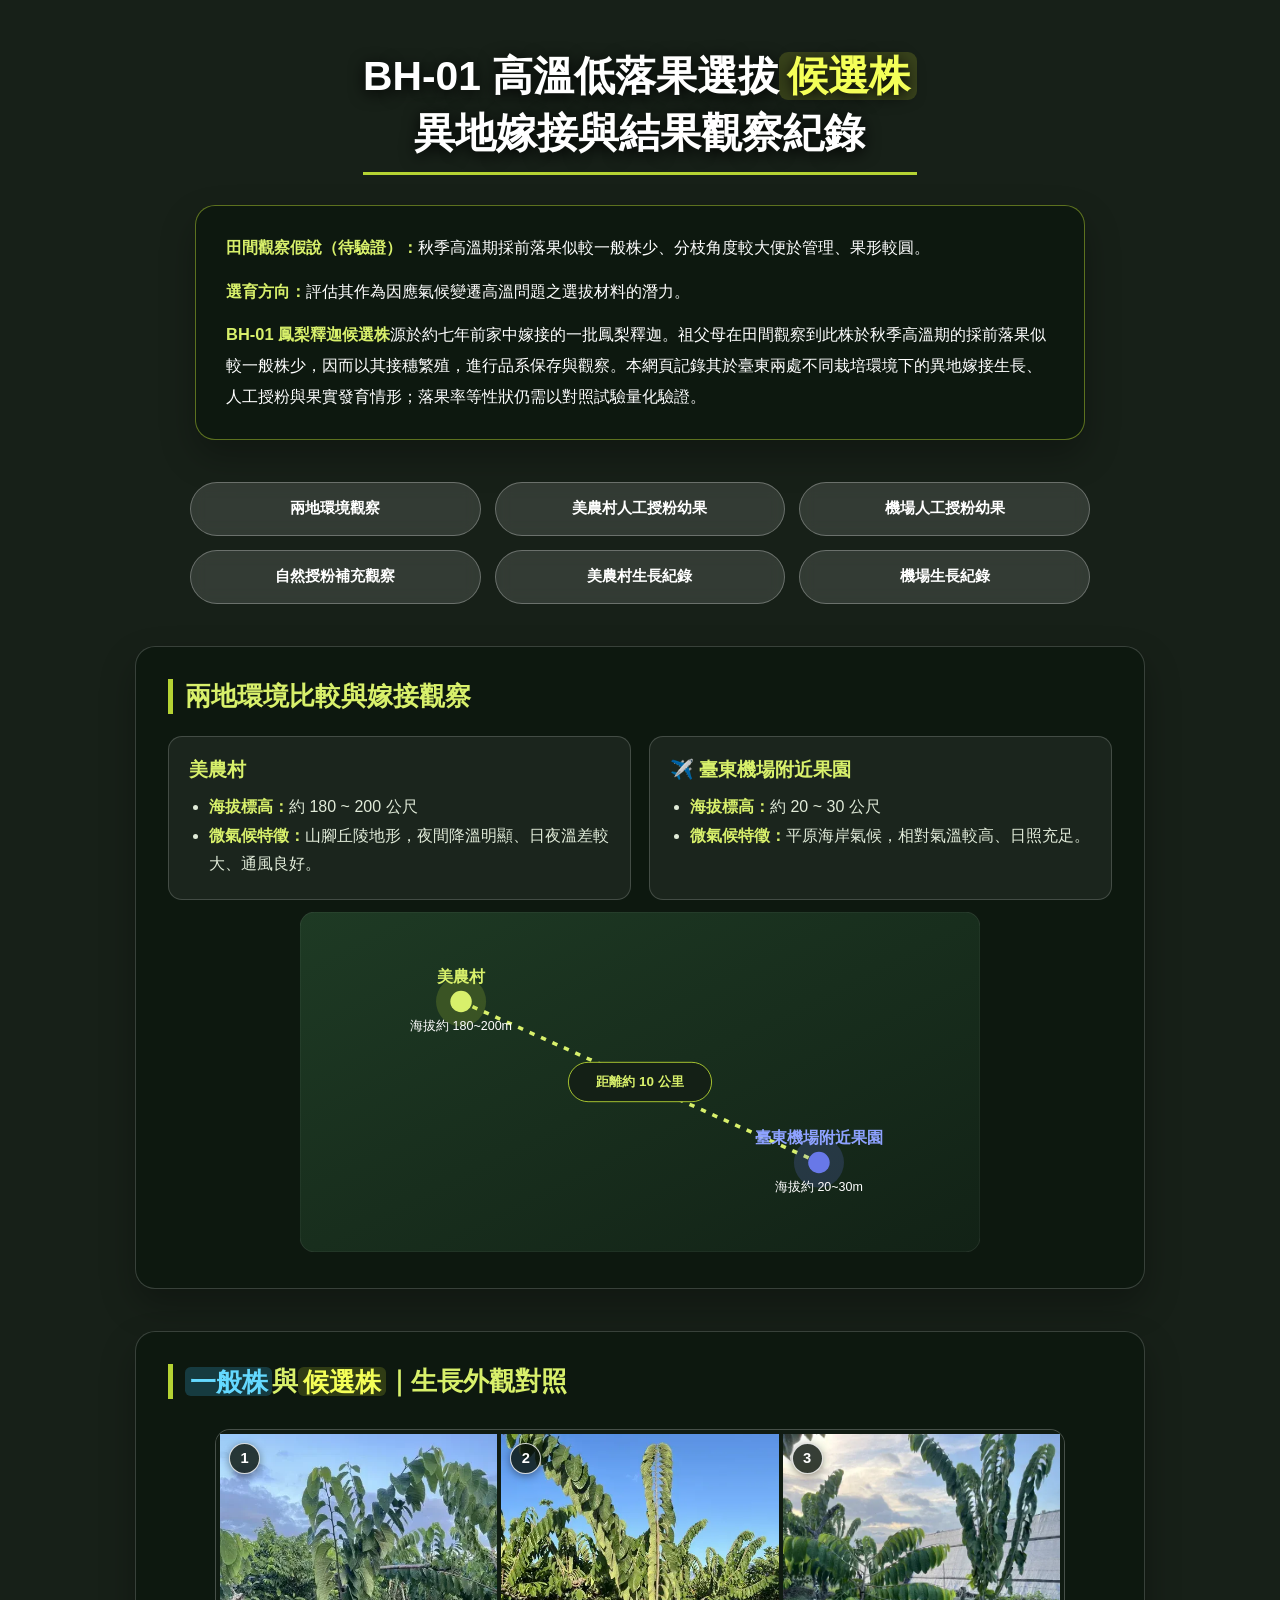
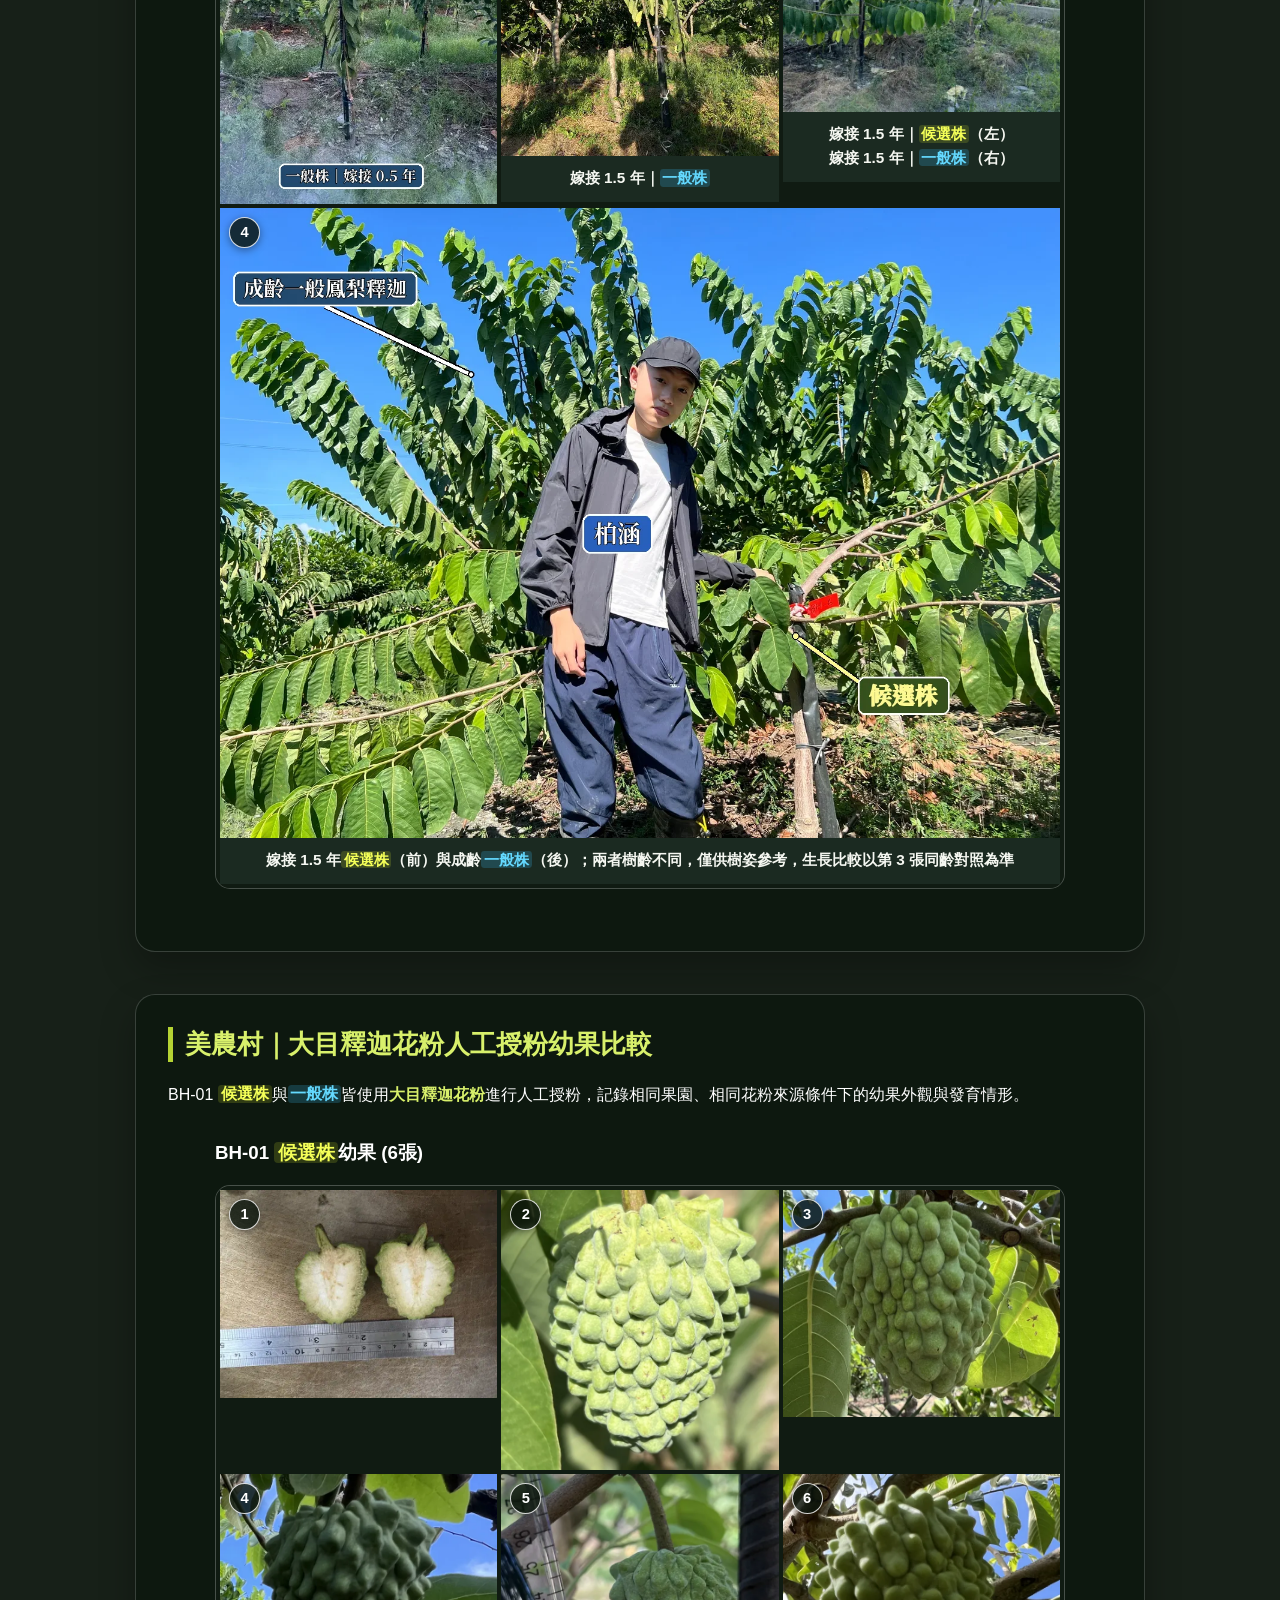
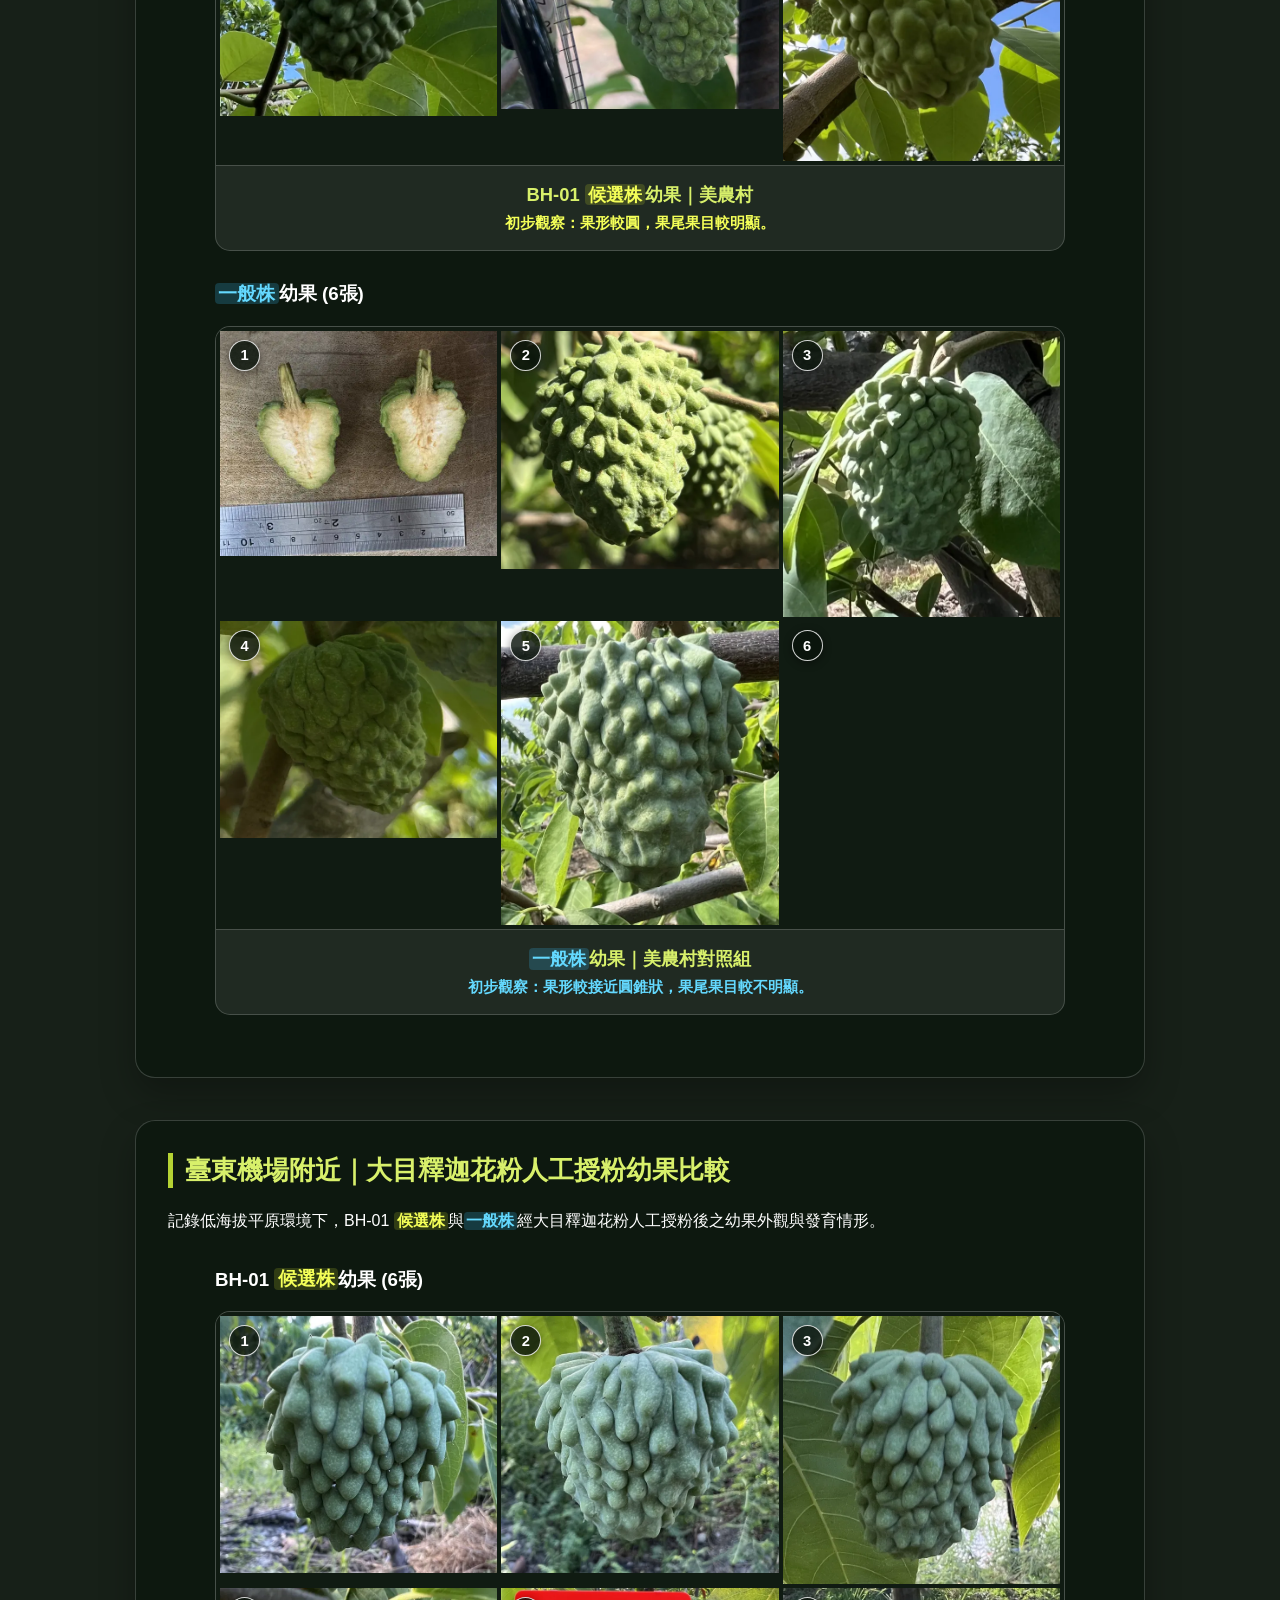
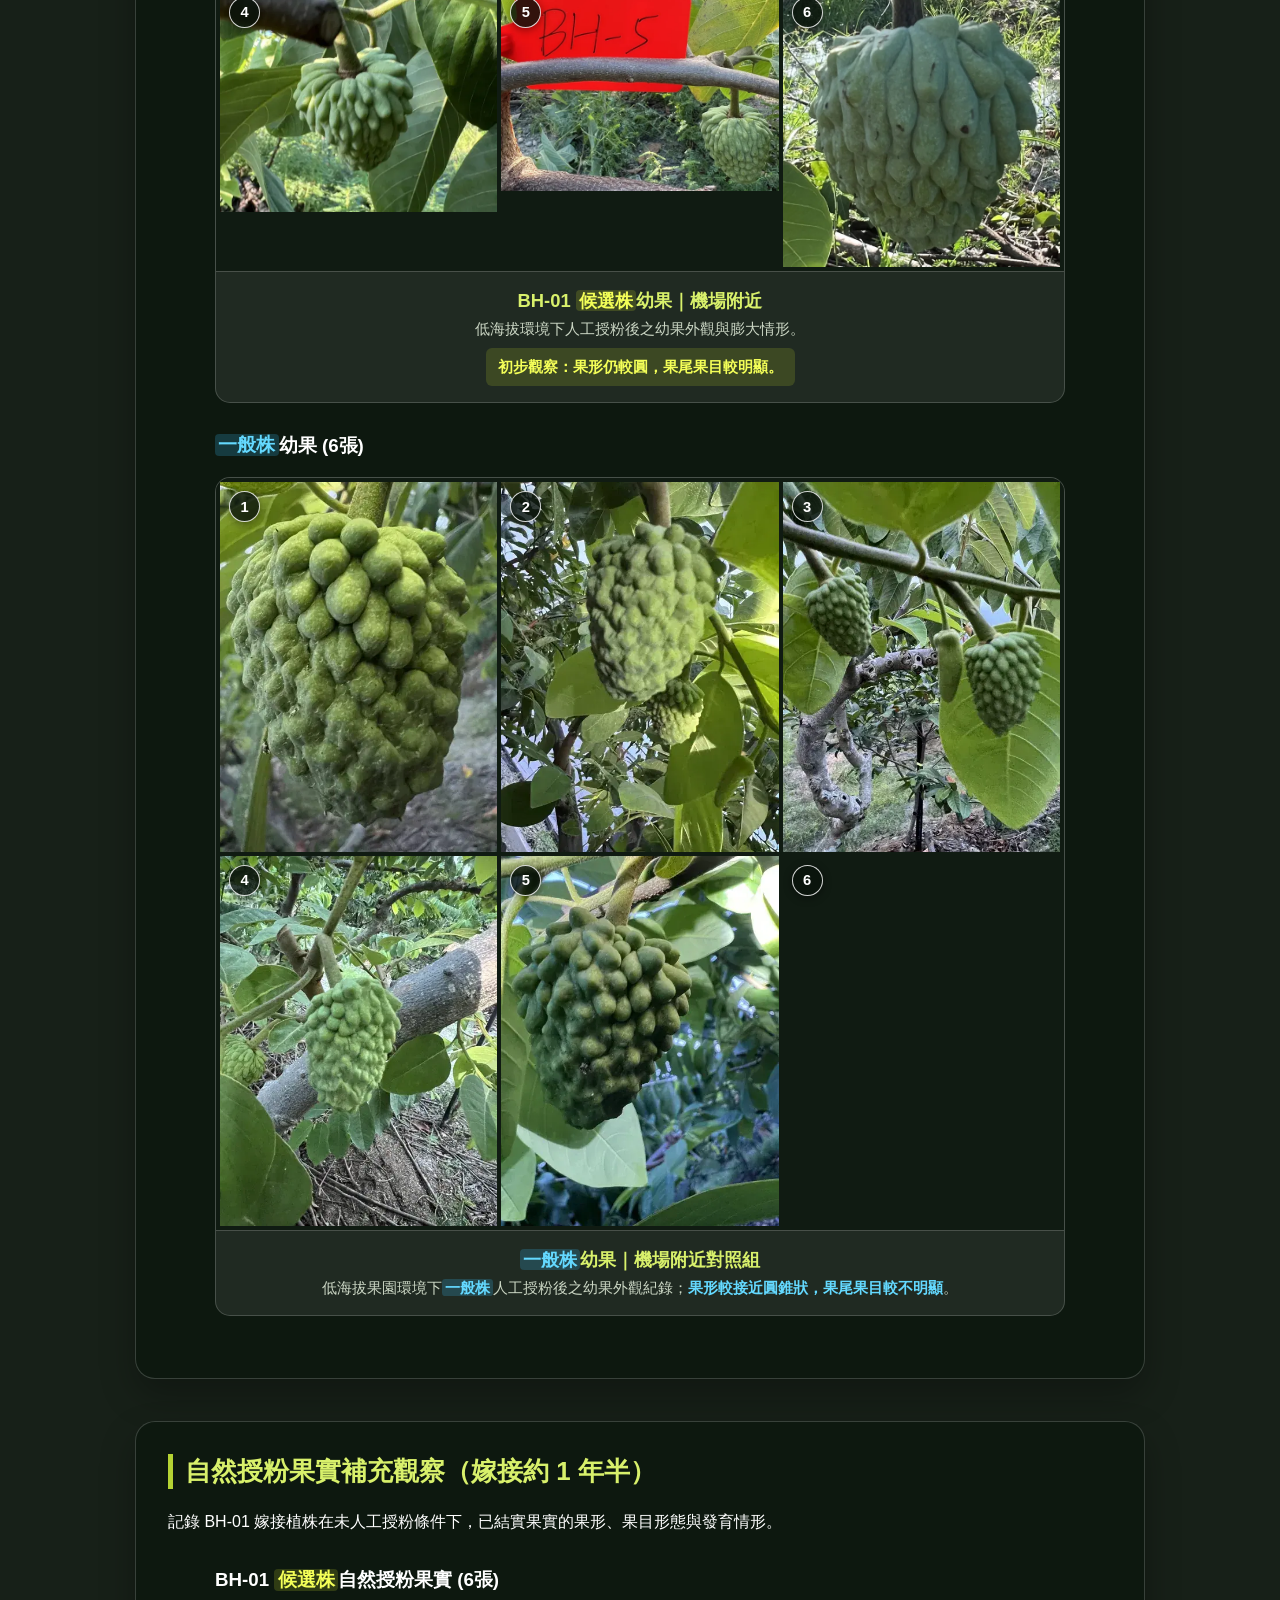
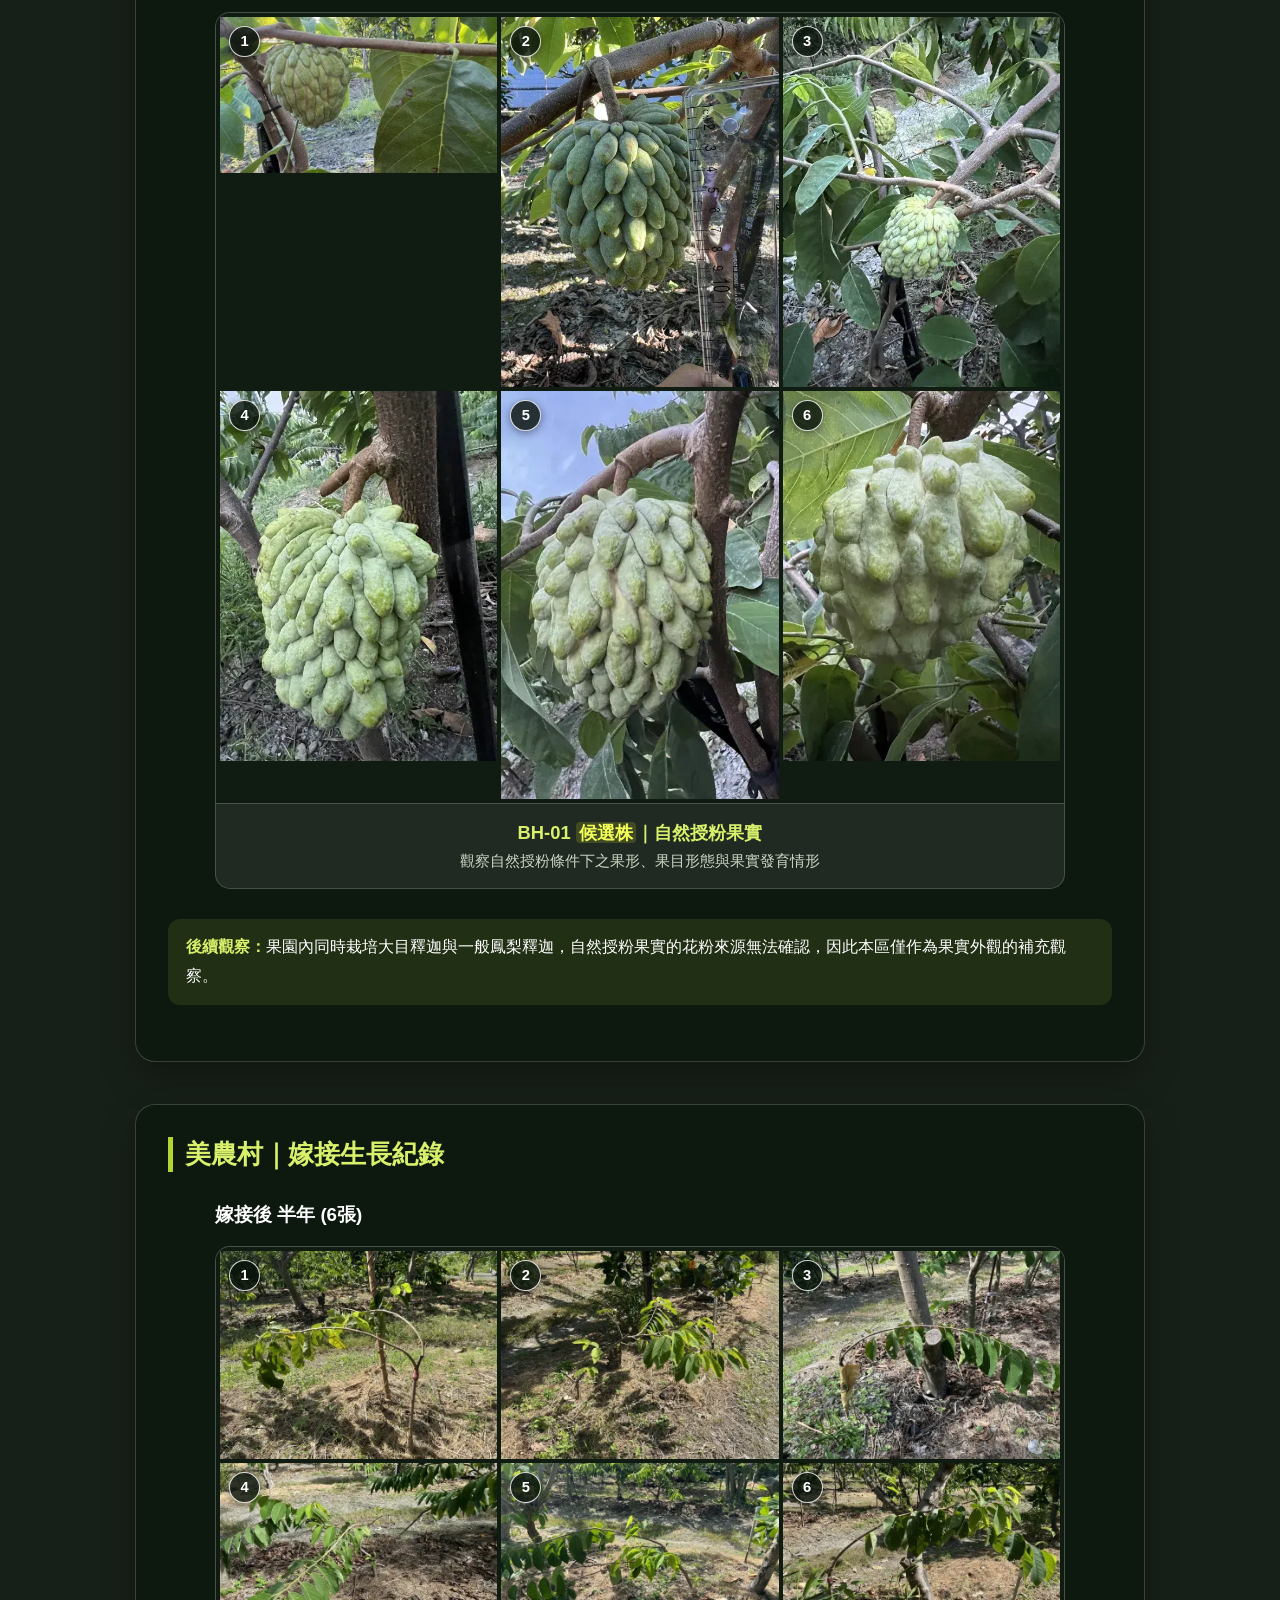
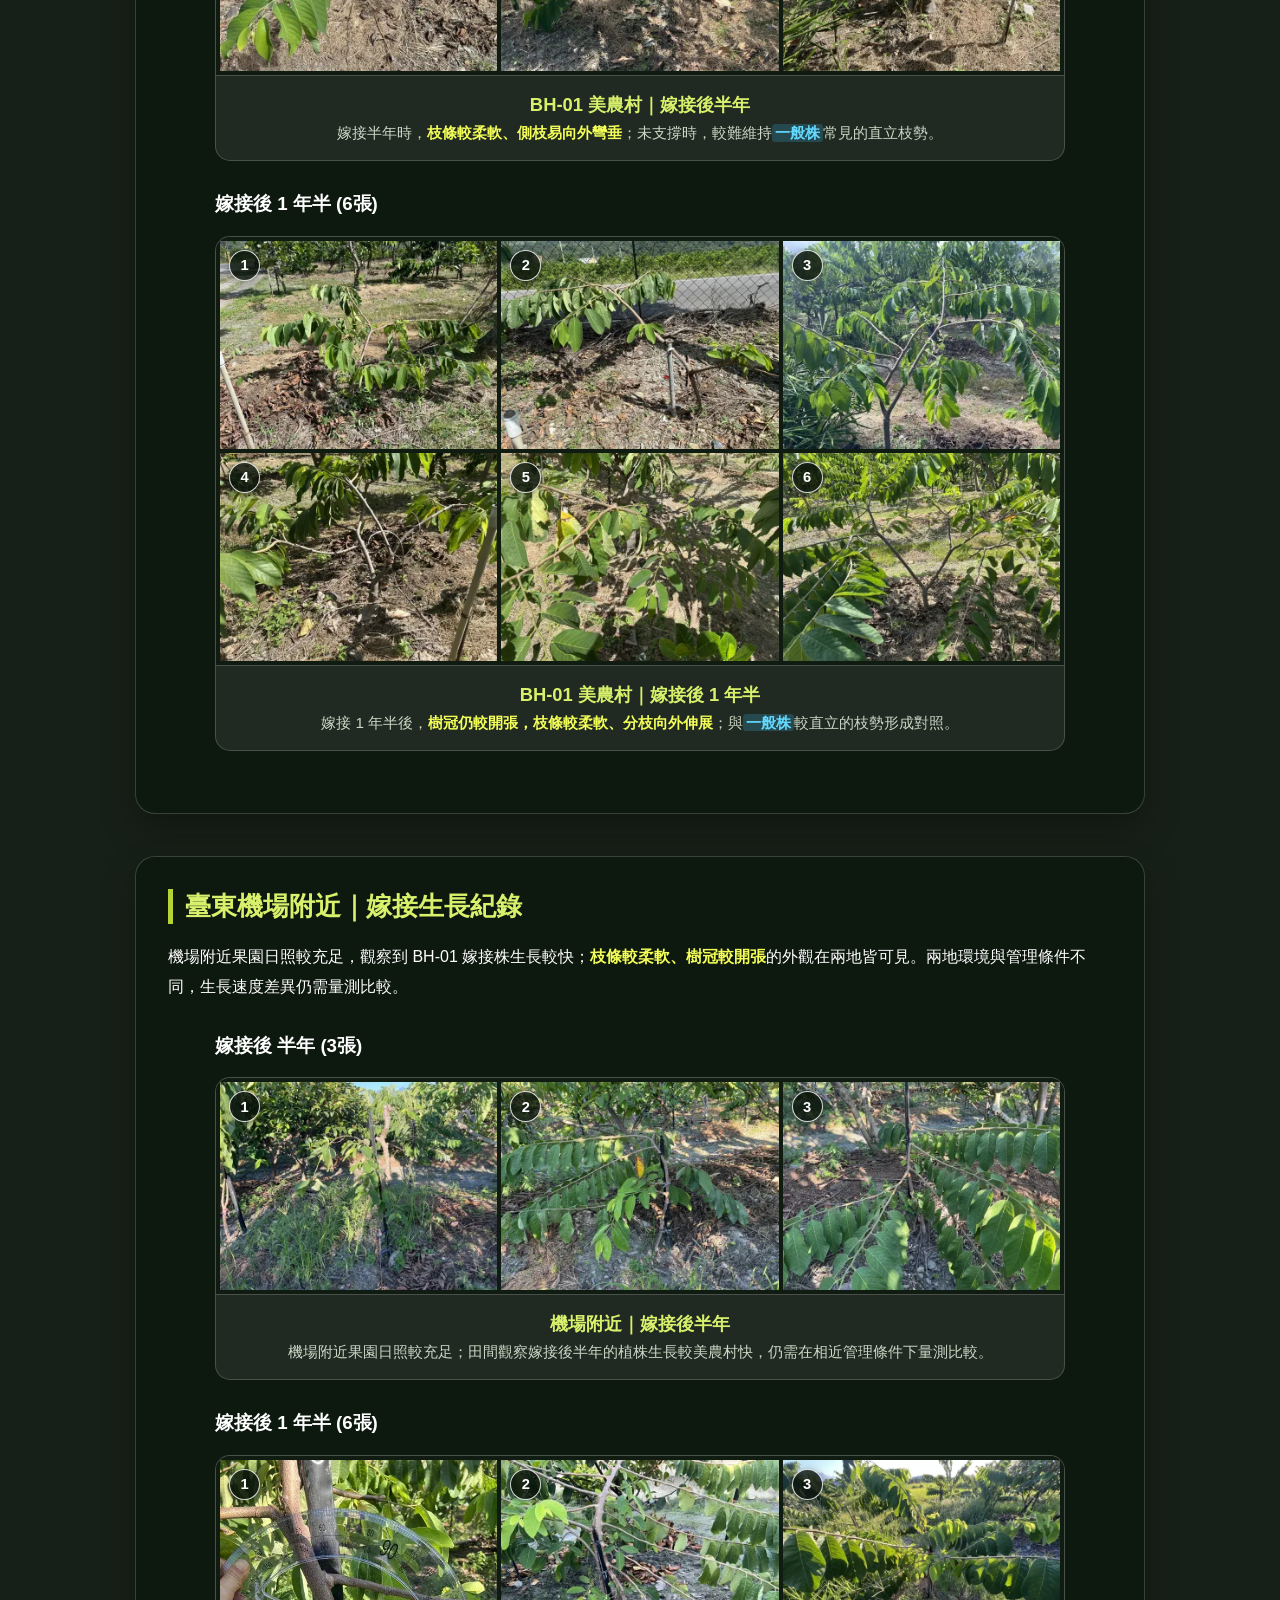
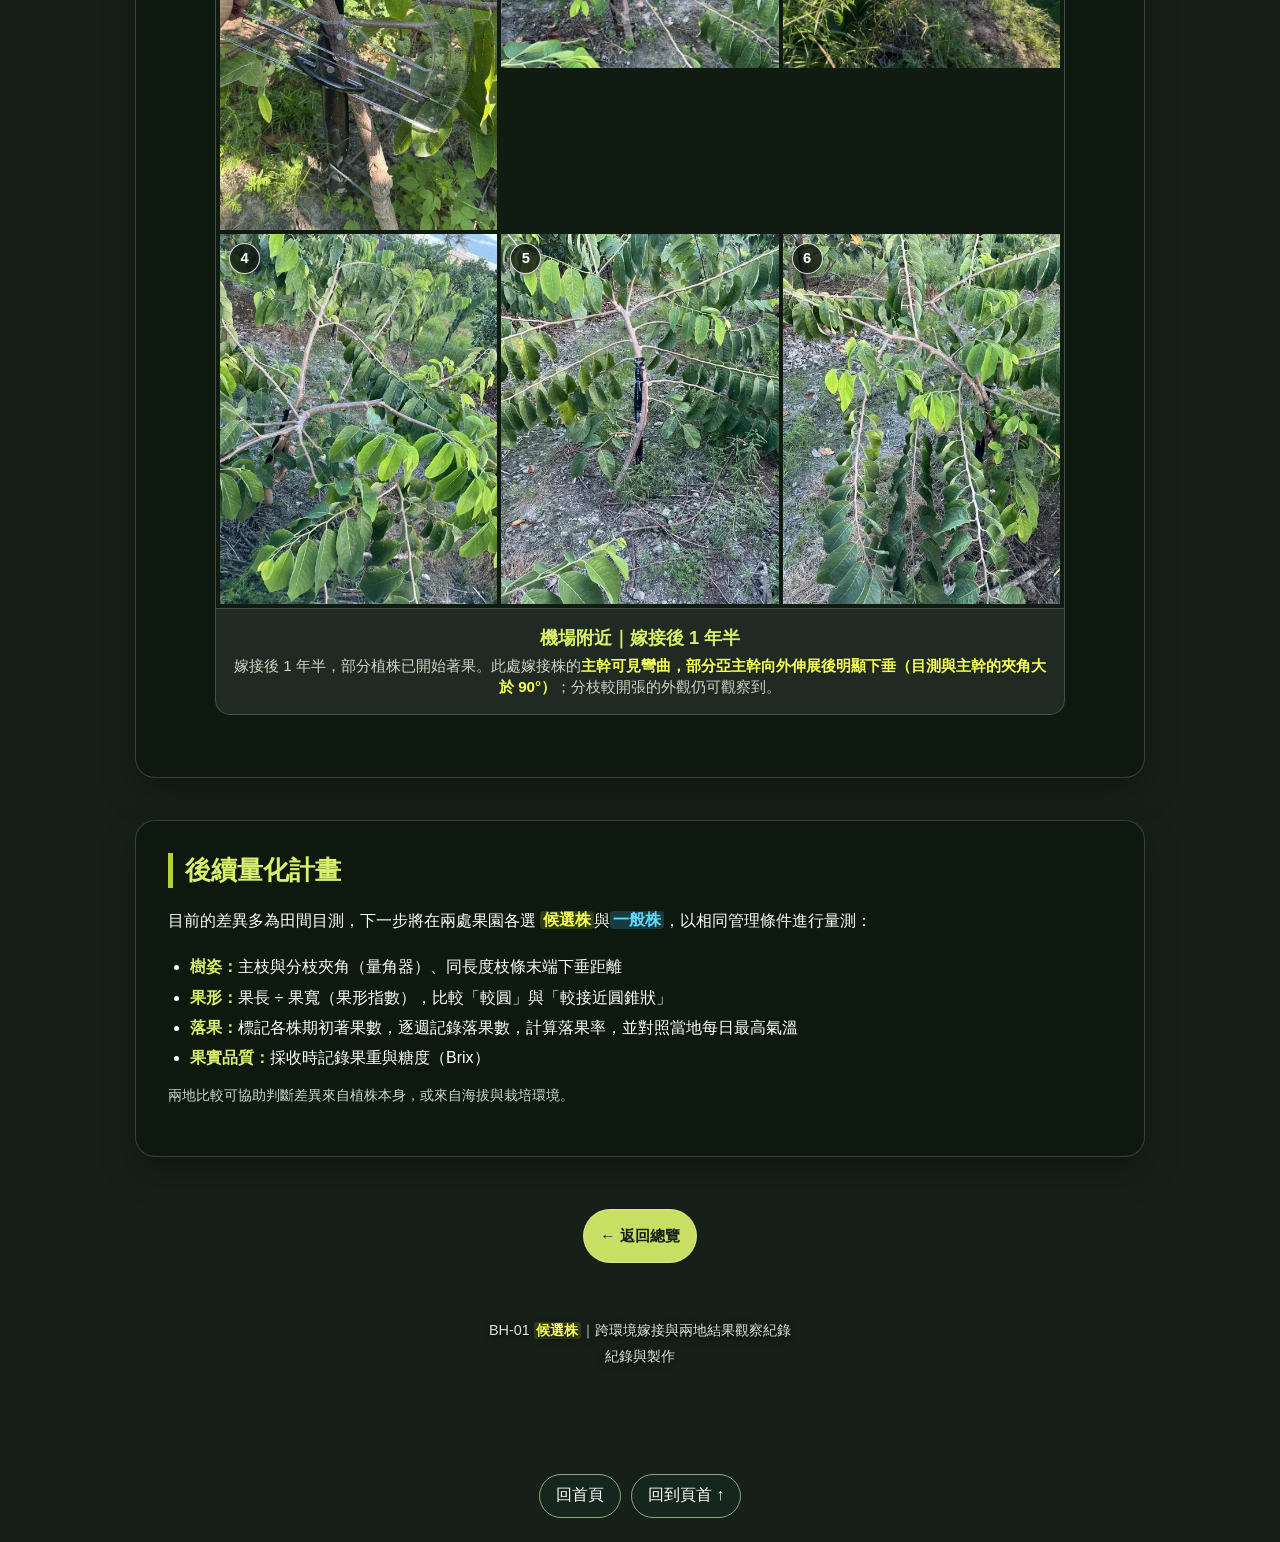
==== commit c1b5186a: "Add files via upload" ====
--- a/candidate/index.html
+++ b/candidate/index.html
@@ -1,665 +1,679 @@
-<!DOCTYPE html>
-<html lang="zh-Hant-TW">
-<head>
-  <meta charset="UTF-8">
-  <meta name="viewport" content="width=device-width, initial-scale=1.0">
-  <meta name="description" content="BH-01 鳳梨釋迦高溫低落果選拔候選株在臺東美農村與臺東機場附近的異地嫁接生長、人工授粉幼果比較及自然授粉果實補充觀察。">
-  <title>BH-01（柏涵1號）高溫低落果選拔候選株｜異地嫁接與結果觀察紀錄</title>
-  <style>
-    :root {
-      --lime: #d8f06b;
-      --green: #b5d333;
-      --ink: #142016;
-      --panel: rgba(12, 24, 14, .86);
-      --line: rgba(255, 255, 255, .18);
-    }
-
-    * { box-sizing: border-box; }
-    html { scroll-behavior: smooth; }
-    body {
-      margin: 0;
-      min-height: 100vh;
-      color: #fff;
-      background: #172018;
-      font-family: "Microsoft JhengHei", "Noto Sans TC", sans-serif;
-    }
-
-    .container {
-      width: min(1050px, 100%);
-      margin: auto;
-      padding: 48px 20px 80px;
-    }
-
-    header { text-align: center; margin-bottom: 30px; }
-    h1 {
-      display: inline-block;
-      margin: 0;
-      padding-bottom: 10px;
-      border-bottom: 3px solid var(--green);
-      font-size: clamp(1.85rem, 5vw, 2.55rem);
-      line-height: 1.4;
-      text-shadow: 0 3px 16px #000;
-    }
-    .glass {
-      background: var(--panel);
-      border: 1px solid var(--line);
-      border-radius: 20px;
-      box-shadow: 0 16px 35px rgba(0, 0, 0, .28);
-      -webkit-backdrop-filter: blur(10px);
-      backdrop-filter: blur(10px);
-    }
-
-    .intro {
-      max-width: 890px;
-      margin: 26px auto 42px;
-      padding: 26px 30px;
-      border-color: rgba(181, 211, 51, .48);
-      font-size: 1.03rem;
-      line-height: 1.9;
-    }
-    .intro p { margin: 0 0 12px; }
-    .intro p:last-child { margin-bottom: 0; }
-    strong { color: var(--lime); }
-
-    .quick-nav h2 { text-align: center; margin: 0 0 20px; }
-    .nav-grid {
-      display: grid;
-      grid-template-columns: repeat(3, minmax(0, 1fr));
-      gap: 14px;
-      max-width: 900px;
-      margin: auto;
-    }
-    .nav-btn, .home-btn {
-      display: flex;
-      align-items: center;
-      justify-content: center;
-      min-height: 54px;
-      padding: 10px 16px;
-      color: #fff;
-      background: rgba(255, 255, 255, .12);
-      border: 1px solid rgba(255, 255, 255, .28);
-      border-radius: 999px;
-      text-align: center;
-      text-decoration: none;
-      font-size: .95rem;
-      font-weight: 700;
-      -webkit-backdrop-filter: blur(8px);
-      backdrop-filter: blur(8px);
-      transition: .2s ease;
-    }
-    .nav-btn:hover, .nav-btn:focus-visible,
-    .home-btn:hover, .home-btn:focus-visible {
-      color: var(--ink);
-      background: rgba(216, 240, 107, .95);
-      transform: translateY(-2px);
-      outline: none;
-    }
-
-    .section {
-      scroll-margin-top: 20px;
-      margin: 42px 0;
-      padding: 32px;
-    }
-    .section-title {
-      margin: 0 0 18px;
-      padding-left: 12px;
-      border-left: 5px solid var(--green);
-      color: var(--lime);
-      font-size: 1.62rem;
-    }
-    .section > p { margin: 0 0 16px; line-height: 1.9; }
-
-    .env-grid {
-      display: grid;
-      grid-template-columns: repeat(2, minmax(0, 1fr));
-      gap: 18px;
-      margin: 22px 0 10px;
-    }
-    .env-card {
-      padding: 20px;
-      background: rgba(255, 255, 255, .06);
-      border: 1px solid var(--line);
-      border-radius: 14px;
-    }
-    .env-card h3 { margin: 0 0 10px; color: var(--lime); font-size: 1.2rem; }
-    .env-card ul { margin: 0; padding-left: 20px; line-height: 1.8; color: #e1ebd9; }
-
-    .taitung-map { max-width: 680px; margin: 12px auto 4px; }
-    .taitung-map svg { display: block; width: 100%; height: auto; }
-    .map-mobile { display: none; }
-    .quiet { color: #ccd7c5; font-size: .88rem; text-align: center; }
-
-    .collage-note {
-      margin: 16px 0 24px;
-      padding: 14px 18px;
-      border-radius: 12px;
-      background: rgba(181, 211, 51, .12);
-      line-height: 1.8;
-    }
-
-    .composite-group { max-width: 850px; margin: 30px auto; }
-    .composite-card {
-      margin: 0;
-      min-width: 0;
-      overflow: hidden;
-      background: rgba(255, 255, 255, .08);
-      border: 1px solid var(--line);
-      border-radius: 15px;
-    }
-    
-    /* CSS Grid 無損合成圖樣式 */
-    .css-collage {
-      display: grid;
-      grid-template-columns: repeat(3, 1fr);
-      gap: 4px;
-      background: #101b12;
-      padding: 4px;
-    }
-    .css-collage img {
-      display: block;
-      width: 100%;
-      height: auto;
-      object-fit: contain;
-    }
-    .css-collage .photo-item {
-      align-self: start;
-      background: #101b12;
-    }
-    .css-collage > img { height: auto; }
-
-    .photo-item {
-      position: relative;
-      display: block;
-      min-width: 0;
-      overflow: hidden;
-    }
-    .photo-number {
-      position: absolute;
-      top: 9px;
-      left: 9px;
-      z-index: 2;
-      display: grid;
-      place-items: center;
-      width: 31px;
-      height: 31px;
-      border: 1px solid rgba(255, 255, 255, .82);
-      border-radius: 50%;
-      color: #fff;
-      background: rgba(10, 20, 12, .82);
-      box-shadow: 0 2px 8px rgba(0, 0, 0, .42);
-      font-size: .92rem;
-      font-weight: 800;
-      line-height: 1;
-      pointer-events: none;
-    }
-
-    /* 生長對照區 */
-    .comparison-collage {
-      grid-template-columns: repeat(3, minmax(0, 1fr));
-    }
-    .comparison-collage .comparison-feature {
-      grid-column: 1 / -1;
-    }
-    .comparison-feature > a {
-      display: block;
-      line-height: 0;
-      cursor: zoom-in;
-    }
-    .comparison-feature > a:focus-visible { outline: 3px solid var(--lime); outline-offset: -3px; }
-    .comparison-caption {
-      margin: 0;
-      padding: 10px 8px 12px;
-      color: #f5f7f1;
-      background: #1b2a21;
-      font-size: .96rem;
-      font-weight: 700;
-      line-height: 1.55;
-      text-align: center;
-    }
-    .comparison-caption span.caption-line { display: block; }
-    .composite-placeholder {
-      min-height: 320px;
-      display: grid;
-      place-items: center;
-      padding: 20px;
-      text-align: center;
-      background: linear-gradient(135deg, rgba(255,255,255,.10), rgba(255,255,255,.025));
-    }
-    .composite-placeholder strong { display: inline-block; margin: 10px 0; color: var(--lime); font-size: 1.1rem; }
-    .photo-info { padding: 16px; text-align: center; border-top: 1px solid var(--line); }
-    .photo-info h3 { margin: 0 0 6px; color: var(--lime); font-size: 1.15rem; }
-    .photo-info p { margin: 0; color: #ccd7c5; font-size: .95rem; }
-
-    .home-area { display: flex; justify-content: center; margin-top: 52px; }
-    .home-btn { display: inline-flex; color: var(--ink); background: rgba(216, 240, 107, .92); }
-    footer {
-      margin-top: 55px;
-      color: #e0e4de;
-      text-align: center;
-      font-size: .9rem;
-      line-height: 1.8;
-      text-shadow: 0 2px 7px #000;
-    }
-
-    @media (max-width: 900px) {
-      .nav-grid { grid-template-columns: repeat(2, minmax(0, 1fr)); }
-    }
-    @media (max-width: 700px) {
-      .container { padding: 30px 14px 56px; }
-      header { margin-bottom: 22px; }
-      h1 { font-size: clamp(1.55rem, 5.5vw, 2rem); }
-      .intro { padding: 20px; margin: 22px auto 32px; }
-      .env-grid { grid-template-columns: 1fr; }
-      .section { margin: 32px 0; padding: 22px 16px; }
-      .section-title { font-size: 1.35rem; }
-      .composite-placeholder { min-height: 220px; }
-      .css-collage { grid-template-columns: repeat(2, minmax(0, 1fr)); }
-      .comparison-collage { grid-template-columns: 1fr; }
-      .comparison-collage .comparison-feature { grid-column: auto; }
-      #comparison { padding-inline: 12px; }
-      .comparison-feature .photo-number { top: auto; bottom: 9px; }
-      #chulu-fruit .css-collage, #airport-fruit .css-collage, #natural .css-collage { grid-template-columns: 1fr; }
-    }
-    @media (max-width: 520px) {
-      .container { padding-inline: 12px; }
-      .intro { padding: 18px; }
-      .section { padding: 20px 14px; }
-      .nav-grid { gap: 8px; }
-      .nav-btn { padding: 10px 7px; font-size: .9rem; }
-      .taitung-map svg { display: none; }
-      .map-mobile {
-        display: grid;
-        gap: 10px;
-        padding: 14px;
-        border: 1px solid var(--line);
-        border-radius: 14px;
-        background: #1e3a24;
-        text-align: center;
-        line-height: 1.65;
-      }
-      .map-mobile strong { display: block; }
-      .map-mobile .map-distance { color: #eef7df; font-size: .95rem; }
-      .map-mobile .map-distance::before { content: '↓'; display: block; font-size: 1.4rem; line-height: 1; }
-      .photo-info { padding: 14px 12px; }
-    }
-    @media (max-width: 360px) {
-      .nav-grid { grid-template-columns: 1fr; }
-    }
-
-    [hidden] { display: none !important; }
-
-    .candidate-term, .candidate-claim { color: #f4ff58; }
-    .control-term, .control-claim { color: #64d9ff; }
-    .candidate-term, .control-term {
-      font-weight: 900;
-      padding: .02em .18em;
-      border-radius: .22em;
-      box-decoration-break: clone;
-      -webkit-box-decoration-break: clone;
-    }
-    .candidate-term { background: rgba(209, 227, 45, .18); }
-    .control-term { background: rgba(58, 180, 240, .22); }
-    .candidate-claim, .control-claim { font-weight: 900; }
-    .airport-feature {
-      display: inline-block;
-      margin-top: 8px;
-      padding: 6px 12px;
-      color: #f4ff58;
-      background: rgba(209, 227, 45, .16);
-      border-radius: 6px;
-      font-weight: 900;
-      line-height: 1.7;
-    }
-    .fruit-observation {
-      margin: 16px 0 24px !important;
-      padding: 16px 20px;
-      border-left: 5px solid var(--lime);
-      border-radius: 8px;
-      background: rgba(216, 240, 107, .12);
-      font-size: 1.12rem;
-      font-weight: 700;
-      line-height: 1.85;
-    }
-  </style>
-  <link rel="stylesheet" href="../site-enhancements.css">
-</head>
-
-<body>
-
-  <main class="container">
-    <header>
-      <h1>BH-01（柏涵1號）高溫低落果選拔<span class="candidate-term">候選株</span><br>異地嫁接與結果觀察紀錄</h1>
-    </header>
-
-    <section class="intro glass">
-      <p><strong>觀測到的優勢：</strong>高溫落果率低、分枝角度大便於管理、果實品質優良等。</p>
-      <p><strong>選育目標：</strong>應對氣候變遷高溫困境之潛力新品系預備株。</p>
-      <p><strong>BH-01 鳳梨釋迦候選株（柏涵1號）</strong>是祖父母在田間實證觀測到在秋天高溫期落果率顯著偏低之優異特性，因而特別選拔進行品系保存與育種觀察。本網站紀錄其於臺東兩處不同栽培環境下之長期異地嫁接生長、人工授粉與果實發育紀錄。</p>
-    </section>
-
-    <nav class="quick-nav" aria-label="照片導覽">
-      <div class="nav-grid">
-        <a class="nav-btn" href="#places">兩地環境觀察</a>
-        <a class="nav-btn" href="#chulu-fruit">美農村人工授粉幼果</a>
-        <a class="nav-btn" href="#airport-fruit">機場人工授粉幼果</a>
-        <a class="nav-btn" href="#natural">自然授粉補充觀察</a>
-        <a class="nav-btn" href="#chulu">美農村生長紀錄</a>
-        <a class="nav-btn" href="#airport">機場生長紀錄</a>
-      </div>
-    </nav>
-
-    <!-- 區塊 1：環境對比 -->
-    <section class="section glass" id="places">
-      <h2 class="section-title">兩地環境比較與嫁接觀察</h2>
-      <div class="env-grid">
-        <div class="env-card">
-          <h3>美農村</h3>
-          <ul>
-            <li><strong>海拔標高：</strong>約 180 ~ 200 公尺</li>
-            <li><strong>微氣候特徵：</strong>山腳丘陵地形，夜間降溫明顯、日夜溫差較大、通風良好。</li>
-          </ul>
-        </div>
-        <div class="env-card">
-          <h3>✈️ 臺東機場附近果園</h3>
-          <ul>
-            <li><strong>海拔標高：</strong>約 20 ~ 30 公尺</li>
-            <li><strong>微氣候特徵：</strong>平原海岸氣候，相對氣溫較高、日照充足。</li>
-          </ul>
-        </div>
-      </div>
-      <div class="taitung-map" role="img" aria-label="臺東美農村與機場附近兩果園位置示意圖">
-        <svg viewBox="0 0 760 380" xmlns="http://www.w3.org/2000/svg" aria-hidden="true">
-          <defs>
-            <linearGradient id="mapBg" x1="0" y1="0" x2="1" y2="1">
-              <stop stop-color="#1e3a24"/><stop offset="1" stop-color="#122216"/>
-            </linearGradient>
-          </defs>
-          <rect width="760" height="380" rx="16" fill="url(#mapBg)" stroke="rgba(255,255,255,0.1)"/>
-          <path d="M180 100 L580 280" fill="none" stroke="#d8f06b" stroke-width="4" stroke-dasharray="6 8"/>
-          
-          <g transform="translate(180 100)">
-            <circle r="28" fill="#b5d333" opacity="0.2"/>
-            <circle r="12" fill="#d8f06b"/>
-            <text x="0" y="-22" text-anchor="middle" fill="#d8f06b" font-size="18" font-weight="700">美農村</text>
-            <text x="0" y="32" text-anchor="middle" fill="#fff" font-size="14">海拔約 180~200m</text>
-          </g>
-
-          <g transform="translate(380 190)">
-            <rect x="-80" y="-22" width="160" height="44" rx="22" fill="#142016" stroke="#b5d333"/>
-            <text x="0" y="5" text-anchor="middle" fill="#d8f06b" font-size="15" font-weight="700">距離約 10 公里</text>
-          </g>
-
-          <g transform="translate(580 280)">
-            <circle r="28" fill="#6878e8" opacity="0.2"/>
-            <circle r="12" fill="#6878e8"/>
-            <text x="0" y="-22" text-anchor="middle" fill="#8ea2ff" font-size="18" font-weight="700">臺東機場附近果園</text>
-            <text x="0" y="32" text-anchor="middle" fill="#fff" font-size="14">海拔約 20~30m</text>
-          </g>
-        </svg>
-        <div class="map-mobile" aria-hidden="true">
-          <div><strong>● 美農村</strong>海拔約 180～200 公尺</div>
-          <div class="map-distance">兩處相距約 10 公里</div>
-          <div><strong>● 臺東機場附近果園</strong>海拔約 20～30 公尺</div>
-        </div>
-      </div>
-    </section>
-
-    <!-- 區塊 1.5：一般株與候選株對照 -->
-    <section class="section glass" id="comparison">
-      <h2 class="section-title"><span class="control-term">一般株</span>與<span class="candidate-term">候選株</span>｜生長外觀對照</h2>
-      <div class="group composite-group">
-        <figure class="composite-card">
-          <div class="css-collage comparison-collage">
-            <div class="photo-item">
-              <img src="comparison-1-labeled.webp" alt="一般鳳梨釋迦 嫁接0.5年生長情形" decoding="async" width="480" height="640" loading="eager" fetchpriority="high">
-              <span class="photo-number" aria-hidden="true">1</span>
-            </div>
-            <div class="photo-item">
-              <img src="1.5-2-thumb.webp" alt="一般鳳梨釋迦 嫁接1.5年生長情形" decoding="async" width="551" height="640" loading="lazy">
-              <span class="photo-number" aria-hidden="true">2</span>
-              <p class="comparison-caption">嫁接 1.5 年｜<span class="control-term">一般株</span></p>
-            </div>
-            <div class="photo-item">
-              <img src="t1-thumb.webp" alt="候選株 1.5年 與 一般株 1.5年 同框對照" decoding="async" width="638" height="640" loading="lazy">
-              <span class="photo-number" aria-hidden="true">3</span>
-              <p class="comparison-caption"><span class="caption-line">嫁接 1.5 年｜<span class="candidate-term">候選株</span>（左）</span><span class="caption-line">嫁接 1.5 年｜<span class="control-term">一般株</span>（右）</span></p>
-            </div>
-            <div class="photo-item comparison-feature">
-              <a href="comparison-4-labeled.webp" target="_blank" rel="noopener" aria-label="點開第4張照片，以原尺寸查看">
-                <img src="comparison-4-labeled.webp" alt="嫁接1.5年候選株與成齡一般鳳梨釋迦對比；人物為柏涵，前方矮株為候選株，後方高大植株為一般株" decoding="async" width="1400" height="1050" loading="lazy">
-              </a>
-              <span class="photo-number" aria-hidden="true">4</span>
-            </div>
-          </div>
-        </figure>
-      </div>
-    </section>
-
-    <!-- 區塊 4：美農村幼果比較 -->
-    <section class="section glass" id="chulu-fruit">
-      <h2 class="section-title">美農村｜大目釋迦花粉人工授粉幼果比較</h2>
-      <p>BH-01 <span class="candidate-term">候選株</span>與<span class="control-term">一般株</span>皆使用<strong>大目釋迦花粉</strong>進行人工授粉，記錄相同果園、相同花粉來源條件下的幼果外觀與發育情形。</p>
-
-      <div class="group composite-group">
-        <h3>BH-01 <span class="candidate-term">候選株</span>幼果 (6張)</h3>
-        <figure class="composite-card">
-          <div class="css-collage">
-            <div class="photo-item"><img src="fruit/bhf-1-thumb.webp" alt="美農村果園 BH-01候選株幼果 1" decoding="async" width="640" height="480" loading="lazy"><span class="photo-number" aria-hidden="true">1</span></div>
-            <div class="photo-item"><img src="fruit/bhf-2-thumb.webp" alt="美農村果園 BH-01候選株幼果 2" decoding="async" width="634" height="640" loading="lazy"><span class="photo-number" aria-hidden="true">2</span></div>
-            <div class="photo-item"><img src="fruit/bhf-3-thumb.webp" alt="美農村果園 BH-01候選株幼果 3" decoding="async" width="640" height="524" loading="lazy"><span class="photo-number" aria-hidden="true">3</span></div>
-            <div class="photo-item"><img src="fruit/bhf-4-thumb.webp" alt="美農村果園 BH-01候選株幼果 4" decoding="async" width="640" height="558" loading="lazy"><span class="photo-number" aria-hidden="true">4</span></div>
-            <div class="photo-item"><img src="fruit/bhf-5-thumb.webp" alt="美農村果園 BH-01候選株幼果 5" decoding="async" width="640" height="542" loading="lazy"><span class="photo-number" aria-hidden="true">5</span></div>
-            <div class="photo-item"><img src="fruit/bhf-6-thumb.webp" alt="美農村果園 BH-01候選株幼果 6" decoding="async" width="618" height="640" loading="lazy"><span class="photo-number" aria-hidden="true">6</span></div>
-          </div>
-          <figcaption class="photo-info">
-            <h3>BH-01 <span class="candidate-term">候選株</span>幼果｜美農村</h3>
-            <p><strong class="candidate-claim">初步觀察：果形較圓，果尾果目較明顯。</strong></p>
-          </figcaption>
-        </figure>
-      </div>
-
-      <div class="group composite-group">
-        <h3><span class="control-term">一般株</span>幼果 (6張)</h3>
-        <figure class="composite-card">
-          <div class="css-collage">
-            <div class="photo-item"><img src="fruit/f1-thumb.webp" alt="美農村果園 一般株幼果 1" decoding="async" width="640" height="520" loading="lazy"><span class="photo-number" aria-hidden="true">1</span></div>
-            <div class="photo-item"><img src="fruit/f2-thumb.webp" alt="美農村果園 一般株幼果 2" decoding="async" width="640" height="551" loading="lazy"><span class="photo-number" aria-hidden="true">2</span></div>
-            <div class="photo-item"><img src="fruit/f3-thumb.webp" alt="美農村果園 一般株幼果 3" decoding="async" width="619" height="640" loading="lazy"><span class="photo-number" aria-hidden="true">3</span></div>
-            <div class="photo-item"><img src="fruit/f4-thumb.webp" alt="美農村果園 一般株幼果 4" decoding="async" width="640" height="500" loading="lazy"><span class="photo-number" aria-hidden="true">4</span></div>
-            <div class="photo-item"><img src="fruit/f5-thumb.webp" alt="美農村果園 一般株幼果 5" decoding="async" width="584" height="640" loading="lazy"><span class="photo-number" aria-hidden="true">5</span></div>
-            <div class="photo-item"><img src="fruit/f6-thumb.webp" alt="美農村果園 一般株幼果 6" decoding="async" width="640" height="493" loading="lazy"><span class="photo-number" aria-hidden="true">6</span></div>
-          </div>
-          <figcaption class="photo-info">
-            <h3><span class="control-term">一般株</span>幼果｜美農村對照組</h3>
-            <p><strong class="control-claim">初步觀察：果形較接近圓錐狀，果尾果目較不明顯。</strong></p>
-          </figcaption>
-        </figure>
-      </div>
-    </section>
-
-    <!-- 區塊 5：機場附近幼果比較 -->
-    <section class="section glass" id="airport-fruit">
-      <h2 class="section-title">臺東機場附近｜大目釋迦花粉人工授粉幼果比較</h2>
-      <p>記錄低海拔平原環境下，BH-01 <span class="candidate-term">候選株</span>與<span class="control-term">一般株</span>經大目釋迦花粉人工授粉後之幼果外觀與發育情形。</p>
-
-      <div class="group composite-group">
-        <h3>BH-01 <span class="candidate-term">候選株</span>幼果 (6張)</h3>
-        <figure class="composite-card">
-          <div class="css-collage">
-            <div class="photo-item"><img src="fruit/bhaf-1-thumb.webp" alt="機場果園 BH-01候選株幼果 1" decoding="async" width="640" height="593" loading="lazy"><span class="photo-number" aria-hidden="true">1</span></div>
-            <div class="photo-item"><img src="fruit/bhaf-2-thumb.webp" alt="機場果園 BH-01候選株幼果 2" decoding="async" width="640" height="593" loading="lazy"><span class="photo-number" aria-hidden="true">2</span></div>
-            <div class="photo-item"><img src="fruit/bhaf-3-thumb.webp" alt="機場果園 BH-01候選株幼果 3" decoding="async" width="640" height="618" loading="lazy"><span class="photo-number" aria-hidden="true">3</span></div>
-            <div class="photo-item"><img src="fruit/bhaf-4-thumb.webp" alt="機場果園 BH-01候選株幼果 4" decoding="async" width="640" height="517" loading="lazy"><span class="photo-number" aria-hidden="true">4</span></div>
-            <div class="photo-item"><img src="fruit/bhaf-5-thumb.webp" alt="機場果園 BH-01候選株幼果 5" decoding="async" width="640" height="468" loading="lazy"><span class="photo-number" aria-hidden="true">5</span></div>
-            <div class="photo-item"><img src="fruit/bhaf-6-thumb.webp" alt="機場果園 BH-01候選株幼果 6" decoding="async" width="637" height="640" loading="lazy"><span class="photo-number" aria-hidden="true">6</span></div>
-          </div>
-          <figcaption class="photo-info">
-            <h3>BH-01 <span class="candidate-term">候選株</span>幼果｜機場附近</h3>
-            <p>低海拔環境下人工授粉後之幼果外觀與膨大情形。<br><strong class="airport-feature">初步觀察：果形仍較圓，果尾果目較明顯。</strong></p>
-          </figcaption>
-        </figure>
-      </div>
-
-      <div class="group composite-group">
-        <h3><span class="control-term">一般株</span>幼果 (6張)</h3>
-        <figure class="composite-card">
-          <div class="css-collage">
-            <div class="photo-item"><img src="fruit/afr-1-thumb.webp" alt="機場果園 一般株幼果 1" decoding="async" width="480" height="640" loading="lazy"><span class="photo-number" aria-hidden="true">1</span></div>
-            <div class="photo-item"><img src="fruit/afr-2-thumb.webp" alt="機場果園 一般株幼果 2" decoding="async" width="480" height="640" loading="lazy"><span class="photo-number" aria-hidden="true">2</span></div>
-            <div class="photo-item"><img src="fruit/afr-3-thumb.webp" alt="機場果園 一般株幼果 3" decoding="async" width="480" height="640" loading="lazy"><span class="photo-number" aria-hidden="true">3</span></div>
-            <div class="photo-item"><img src="fruit/afr-4-thumb.webp" alt="機場果園 一般株幼果 4" decoding="async" width="480" height="640" loading="lazy"><span class="photo-number" aria-hidden="true">4</span></div>
-            <div class="photo-item"><img src="fruit/afr-5-thumb.webp" alt="機場果園 一般株幼果 5" decoding="async" width="480" height="640" loading="lazy"><span class="photo-number" aria-hidden="true">5</span></div>
-            <div class="photo-item"><img src="fruit/afr-6-thumb.webp" alt="機場果園 一般株幼果 6" decoding="async" width="480" height="640" loading="lazy"><span class="photo-number" aria-hidden="true">6</span></div>
-          </div>
-          <figcaption class="photo-info">
-            <h3><span class="control-term">一般株</span>幼果｜機場附近對照組</h3>
-            <p>低海拔果園環境下<span class="control-term">一般株</span>人工授粉後之幼果外觀紀錄；<strong class="control-claim">果形較接近圓錐狀，果尾果目較不明顯</strong>。</p>
-          </figcaption>
-        </figure>
-      </div>
-    </section>
-
-    <!-- 區塊 6：自然授粉果實補充觀察 -->
-    <section class="section glass" id="natural">
-      <h2 class="section-title">自然授粉果實補充觀察（嫁接約 1 年半）</h2>
-      <p>記錄 BH-01 嫁接植株在未人工授粉條件下，已結實果實的果形、果目形態與發育情形。</p>
-
-      <div class="group composite-group">
-        <h3>BH-01 <span class="candidate-term">候選株</span>自然授粉果實 (6張)</h3>
-        <figure class="composite-card">
-          <div class="css-collage">
-            <img src="fruit/bhafr-1-thumb.webp" alt="BH-01候選株 1年半自然授粉果實 1" decoding="async" width="640" height="360" loading="lazy">
-            <img src="fruit/bhafr-2-thumb.webp" alt="BH-01候選株 1年半自然授粉果實 2" decoding="async" width="480" height="640" loading="lazy">
-            <img src="fruit/bhafr-3-thumb.webp" alt="BH-01候選株 1年半自然授粉果實 3" decoding="async" width="480" height="640" loading="lazy">
-            <img src="fruit/bhafr-4-thumb.webp" alt="BH-01候選株 1年半自然授粉果實 4" decoding="async" width="480" height="640" loading="lazy">
-            <img src="fruit/bhafr-5-thumb.webp" alt="BH-01候選株 1年半自然授粉果實 5" decoding="async" width="435" height="640" loading="lazy">
-            <img src="fruit/bhafr-6-thumb.webp" alt="BH-01候選株 1年半自然授粉果實 6" decoding="async" width="480" height="640" loading="lazy">
-          </div>
-          <figcaption class="photo-info">
-            <h3>BH-01 <span class="candidate-term">候選株</span>｜自然授粉果實</h3>
-            <p>觀察自然授粉條件下之果形、果目形態與果實發育情形</p>
-          </figcaption>
-        </figure>
-      </div>
-
-      <div class="collage-note">
-        <strong>後續觀察：</strong>果園內同時栽培大目釋迦與一般鳳梨釋迦，自然授粉果實的花粉來源無法確認，因此本區僅作為果實外觀的補充觀察。
-      </div>
-    </section>
-
-    <!-- 區塊 2：美農村生長紀錄 -->
-    <section class="section glass" id="chulu">
-      <h2 class="section-title">美農村｜嫁接生長紀錄</h2>
-
-      <div class="group composite-group">
-        <h3>嫁接後 半年 (6張)</h3>
-        <figure class="composite-card">
-          <div class="css-collage">
-            <img src="bh0.5-1-thumb.webp" alt="美農村果園 嫁接半年生長情形 (植株 1)" decoding="async" width="640" height="480" loading="lazy">
-            <img src="bh0.5-2-thumb.webp" alt="美農村果園 嫁接半年生長情形 (植株 2)" decoding="async" width="640" height="480" loading="lazy">
-            <img src="bh0.5-3-thumb.webp" alt="美農村果園 嫁接半年生長情形 (植株 3)" decoding="async" width="640" height="480" loading="lazy">
-            <img src="bh0.5-4-thumb.webp" alt="美農村果園 嫁接半年生長情形 (植株 4)" decoding="async" width="640" height="480" loading="lazy">
-            <img src="bh0.5-5-thumb.webp" alt="美農村果園 嫁接半年生長情形 (植株 5)" decoding="async" width="640" height="480" loading="lazy">
-            <img src="bh0.5-6-thumb.webp" alt="美農村果園 嫁接半年生長情形 (植株 6)" decoding="async" width="640" height="480" loading="lazy">
-          </div>
-          <figcaption class="photo-info">
-            <h3>BH-01 美農村｜嫁接後半年</h3>
-            <p>嫁接半年時，<strong class="candidate-claim">枝條較柔軟、側枝易向外彎垂</strong>；未支撐時，較難維持<span class="control-term">一般株</span>常見的直立枝勢。</p>
-          </figcaption>
-        </figure>
-      </div>
-
-      <div class="group composite-group">
-        <h3>嫁接後 1 年半 (6張)</h3>
-        <figure class="composite-card">
-          <div class="css-collage">
-            <img src="bh1.5-1-thumb.webp" alt="美農村果園 嫁接1年半生長情形 (植株 1)" decoding="async" width="640" height="480" loading="lazy">
-            <img src="bh1.5-2-thumb.webp" alt="美農村果園 嫁接1年半生長情形 (植株 2)" decoding="async" width="640" height="480" loading="lazy">
-            <img src="bh1.5-3-thumb.webp" alt="美農村果園 嫁接1年半生長情形 (植株 3)" decoding="async" width="640" height="480" loading="lazy">
-            <img src="bh1.5-4-thumb.webp" alt="美農村果園 嫁接1年半生長情形 (植株 4)" decoding="async" width="640" height="480" loading="lazy">
-            <img src="bh1.5-5-thumb.webp" alt="美農村果園 嫁接1年半生長情形 (植株 5)" decoding="async" width="640" height="480" loading="lazy">
-            <img src="bh1.5-6-thumb.webp" alt="美農村果園 嫁接1年半生長情形 (植株 6)" decoding="async" width="640" height="480" loading="lazy">
-          </div>
-          <figcaption class="photo-info">
-            <h3>BH-01 美農村｜嫁接後 1 年半</h3>
-            <p>嫁接 1 年半後，<strong class="candidate-claim">樹冠仍較開張，枝條較柔軟、分枝向外伸展</strong>；與<span class="control-term">一般株</span>較直立的枝勢形成對照。</p>
-          </figcaption>
-        </figure>
-      </div>
-
-    </section>
-
-    <!-- 區塊 3：機場附近生長紀錄 -->
-    <section class="section glass" id="airport">
-      <h2 class="section-title">臺東機場附近｜嫁接生長紀錄</h2>
-      <p>機場附近果園日照較充足，觀察到 BH-01 嫁接株生長較快；<strong class="candidate-claim">枝條較柔軟、樹冠較開張</strong>的外觀在兩地皆可見。兩地環境與管理條件不同，生長速度差異仍需量測比較。</p>
-
-      <div class="group composite-group">
-        <h3>嫁接後 半年 (3張)</h3>
-        <figure class="composite-card">
-          <div class="css-collage">
-            <img src="bha0.5-1-thumb.webp" alt="機場果園 嫁接半年生長情形 (植株 1)" decoding="async" width="640" height="480" loading="lazy">
-            <img src="bha0.5-2-thumb.webp" alt="機場果園 嫁接半年生長情形 (植株 2)" decoding="async" width="640" height="480" loading="lazy">
-            <img src="bha0.5-3-thumb.webp" alt="機場果園 嫁接半年生長情形 (植株 3)" decoding="async" width="640" height="480" loading="lazy">
-          </div>
-          <figcaption class="photo-info">
-            <h3>機場附近｜嫁接後半年</h3>
-            <p>機場附近果園日照較充足；田間觀察嫁接後半年的植株生長較美農村快，仍需在相近管理條件下量測比較。</p>
-          </figcaption>
-        </figure>
-      </div>
-
-      <div class="group composite-group">
-        <h3>嫁接後 1 年半 (6張)</h3>
-        <figure class="composite-card">
-          <div class="css-collage">
-            <img src="bha1.5-1-thumb.webp" alt="機場果園 嫁接1年半生長情形 (植株 1)" decoding="async" width="480" height="640" loading="lazy">
-            <img src="bha1.5-2-thumb.webp" alt="機場果園 嫁接1年半生長情形 (植株 2)" decoding="async" width="640" height="480" loading="lazy">
-            <img src="bha1.5-3-thumb.webp" alt="機場果園 嫁接1年半生長情形 (植株 3)" decoding="async" width="640" height="480" loading="lazy">
-            <img src="bha1.5-4-thumb.webp" alt="機場果園 嫁接1年半生長情形 (植株 4)" decoding="async" width="480" height="640" loading="lazy">
-            <img src="bha1.5-5-thumb.webp" alt="機場果園 嫁接1年半生長情形 (植株 5)" decoding="async" width="480" height="640" loading="lazy">
-            <img src="bha1.5-6-thumb.webp" alt="機場果園 嫁接1年半生長情形 (植株 6)" decoding="async" width="480" height="640" loading="lazy">
-          </div>
-          <figcaption class="photo-info">
-            <h3>機場附近｜嫁接後 1 年半</h3>
-            <p>嫁接後 1 年半，部分植株已開始著果。此處嫁接株的<strong class="candidate-claim">主幹可見彎曲，部分亞主幹向外伸展後明顯下垂（目測與主幹的夾角大於 90°）</strong>；分枝較開張的外觀仍可觀察到。</p>
-          </figcaption>
-        </figure>
-      </div>
-    </section>
-
-    <div class="home-area">
-      <a class="home-btn" href="../index.html">← 返回總覽</a>
-    </div>
-
-    <footer>
-      BH-01 <span class="candidate-term">候選株</span>｜跨環境嫁接與兩地結果觀察紀錄<br>紀錄與製作
-    </footer>
-  </main>
-
-  <script>
-    // 依研究閱讀邏輯排列：環境與對照 → 人工授粉 → 自然授粉補充 → 生長紀錄。
-    const mainContent = document.querySelector('main.container');
-    const homeArea = mainContent.querySelector('.home-area');
-    ['places', 'comparison', 'chulu-fruit', 'airport-fruit', 'natural', 'chulu', 'airport'].forEach(id => {
-      mainContent.insertBefore(document.getElementById(id), homeArea);
-    });
-
-    // 每個照片區塊均由 1 重新編號，編號固定顯示於照片左上角。
-    document.querySelectorAll('.css-collage').forEach(collage => {
-      Array.from(collage.children).filter(item => item.tagName === 'IMG').forEach((img, index) => {
-        const photoItem = document.createElement('span');
-        photoItem.className = 'photo-item';
-        const number = document.createElement('span');
-        number.className = 'photo-number';
-        number.textContent = index + 1;
-        number.setAttribute('aria-hidden', 'true');
-        collage.insertBefore(photoItem, img);
-        photoItem.appendChild(img);
-        photoItem.appendChild(number);
-      });
-    });
-  </script>
-  <nav class="site-tools" aria-label="頁面導覽"><a href="../index.html">回首頁</a><a href="#">回到頁首 ↑</a></nav>
-</body>
+<!DOCTYPE html>
+<html lang="zh-Hant-TW">
+<head>
+  <meta charset="UTF-8">
+  <meta name="viewport" content="width=device-width, initial-scale=1.0">
+  <meta name="description" content="BH-01 鳳梨釋迦高溫低落果選拔候選株在臺東美農村與臺東機場附近的異地嫁接生長、人工授粉幼果比較及自然授粉果實補充觀察。">
+  <title>BH-01 高溫低落果選拔候選株｜異地嫁接與結果觀察紀錄</title>
+  <style>
+    :root {
+      --lime: #d8f06b;
+      --green: #b5d333;
+      --ink: #142016;
+      --panel: rgba(12, 24, 14, .86);
+      --line: rgba(255, 255, 255, .18);
+    }
+
+    * { box-sizing: border-box; }
+    html { scroll-behavior: smooth; }
+    body {
+      margin: 0;
+      min-height: 100vh;
+      color: #fff;
+      background: #172018;
+      font-family: "Microsoft JhengHei", "Noto Sans TC", sans-serif;
+    }
+
+    .container {
+      width: min(1050px, 100%);
+      margin: auto;
+      padding: 48px 20px 80px;
+    }
+
+    header { text-align: center; margin-bottom: 30px; }
+    h1 {
+      display: inline-block;
+      margin: 0;
+      padding-bottom: 10px;
+      border-bottom: 3px solid var(--green);
+      font-size: clamp(1.85rem, 5vw, 2.55rem);
+      line-height: 1.4;
+      text-shadow: 0 3px 16px #000;
+    }
+    .glass {
+      background: var(--panel);
+      border: 1px solid var(--line);
+      border-radius: 20px;
+      box-shadow: 0 16px 35px rgba(0, 0, 0, .28);
+      -webkit-backdrop-filter: blur(10px);
+      backdrop-filter: blur(10px);
+    }
+
+    .intro {
+      max-width: 890px;
+      margin: 26px auto 42px;
+      padding: 26px 30px;
+      border-color: rgba(181, 211, 51, .48);
+      font-size: 1.03rem;
+      line-height: 1.9;
+    }
+    .intro p { margin: 0 0 12px; }
+    .intro p:last-child { margin-bottom: 0; }
+    strong { color: var(--lime); }
+
+    .quick-nav h2 { text-align: center; margin: 0 0 20px; }
+    .nav-grid {
+      display: grid;
+      grid-template-columns: repeat(3, minmax(0, 1fr));
+      gap: 14px;
+      max-width: 900px;
+      margin: auto;
+    }
+    .nav-btn, .home-btn {
+      display: flex;
+      align-items: center;
+      justify-content: center;
+      min-height: 54px;
+      padding: 10px 16px;
+      color: #fff;
+      background: rgba(255, 255, 255, .12);
+      border: 1px solid rgba(255, 255, 255, .28);
+      border-radius: 999px;
+      text-align: center;
+      text-decoration: none;
+      font-size: .95rem;
+      font-weight: 700;
+      -webkit-backdrop-filter: blur(8px);
+      backdrop-filter: blur(8px);
+      transition: .2s ease;
+    }
+    .nav-btn:hover, .nav-btn:focus-visible,
+    .home-btn:hover, .home-btn:focus-visible {
+      color: var(--ink);
+      background: rgba(216, 240, 107, .95);
+      transform: translateY(-2px);
+      outline: none;
+    }
+
+    .section {
+      scroll-margin-top: 20px;
+      margin: 42px 0;
+      padding: 32px;
+    }
+    .section-title {
+      margin: 0 0 18px;
+      padding-left: 12px;
+      border-left: 5px solid var(--green);
+      color: var(--lime);
+      font-size: 1.62rem;
+    }
+    .section > p { margin: 0 0 16px; line-height: 1.9; }
+
+    .env-grid {
+      display: grid;
+      grid-template-columns: repeat(2, minmax(0, 1fr));
+      gap: 18px;
+      margin: 22px 0 10px;
+    }
+    .env-card {
+      padding: 20px;
+      background: rgba(255, 255, 255, .06);
+      border: 1px solid var(--line);
+      border-radius: 14px;
+    }
+    .env-card h3 { margin: 0 0 10px; color: var(--lime); font-size: 1.2rem; }
+    .env-card ul { margin: 0; padding-left: 20px; line-height: 1.8; color: #e1ebd9; }
+
+    .taitung-map { max-width: 680px; margin: 12px auto 4px; }
+    .taitung-map svg { display: block; width: 100%; height: auto; }
+    .map-mobile { display: none; }
+    .quiet { color: #ccd7c5; font-size: .88rem; text-align: center; }
+
+    .collage-note {
+      margin: 16px 0 24px;
+      padding: 14px 18px;
+      border-radius: 12px;
+      background: rgba(181, 211, 51, .12);
+      line-height: 1.8;
+    }
+
+    .composite-group { max-width: 850px; margin: 30px auto; }
+    .composite-card {
+      margin: 0;
+      min-width: 0;
+      overflow: hidden;
+      background: rgba(255, 255, 255, .08);
+      border: 1px solid var(--line);
+      border-radius: 15px;
+    }
+    
+    /* CSS Grid 無損合成圖樣式 */
+    .css-collage {
+      display: grid;
+      grid-template-columns: repeat(3, 1fr);
+      gap: 4px;
+      background: #101b12;
+      padding: 4px;
+    }
+    .css-collage img {
+      display: block;
+      width: 100%;
+      height: auto;
+      object-fit: contain;
+    }
+    .css-collage .photo-item {
+      align-self: start;
+      background: #101b12;
+    }
+    .css-collage > img { height: auto; }
+
+    .photo-item {
+      position: relative;
+      display: block;
+      min-width: 0;
+      overflow: hidden;
+    }
+    .photo-number {
+      position: absolute;
+      top: 9px;
+      left: 9px;
+      z-index: 2;
+      display: grid;
+      place-items: center;
+      width: 31px;
+      height: 31px;
+      border: 1px solid rgba(255, 255, 255, .82);
+      border-radius: 50%;
+      color: #fff;
+      background: rgba(10, 20, 12, .82);
+      box-shadow: 0 2px 8px rgba(0, 0, 0, .42);
+      font-size: .92rem;
+      font-weight: 800;
+      line-height: 1;
+      pointer-events: none;
+    }
+
+    /* 生長對照區 */
+    .comparison-collage {
+      grid-template-columns: repeat(3, minmax(0, 1fr));
+    }
+    .comparison-collage .comparison-feature {
+      grid-column: 1 / -1;
+    }
+    .comparison-feature > a {
+      display: block;
+      line-height: 0;
+      cursor: zoom-in;
+    }
+    .comparison-feature > a:focus-visible { outline: 3px solid var(--lime); outline-offset: -3px; }
+    .comparison-caption {
+      margin: 0;
+      padding: 10px 8px 12px;
+      color: #f5f7f1;
+      background: #1b2a21;
+      font-size: .96rem;
+      font-weight: 700;
+      line-height: 1.55;
+      text-align: center;
+    }
+    .comparison-caption span.caption-line { display: block; }
+    .composite-placeholder {
+      min-height: 320px;
+      display: grid;
+      place-items: center;
+      padding: 20px;
+      text-align: center;
+      background: linear-gradient(135deg, rgba(255,255,255,.10), rgba(255,255,255,.025));
+    }
+    .composite-placeholder strong { display: inline-block; margin: 10px 0; color: var(--lime); font-size: 1.1rem; }
+    .photo-info { padding: 16px; text-align: center; border-top: 1px solid var(--line); }
+    .photo-info h3 { margin: 0 0 6px; color: var(--lime); font-size: 1.15rem; }
+    .photo-info p { margin: 0; color: #ccd7c5; font-size: .95rem; }
+
+    .home-area { display: flex; justify-content: center; margin-top: 52px; }
+    .home-btn { display: inline-flex; color: var(--ink); background: rgba(216, 240, 107, .92); }
+    footer {
+      margin-top: 55px;
+      color: #e0e4de;
+      text-align: center;
+      font-size: .9rem;
+      line-height: 1.8;
+      text-shadow: 0 2px 7px #000;
+    }
+
+    @media (max-width: 900px) {
+      .nav-grid { grid-template-columns: repeat(2, minmax(0, 1fr)); }
+    }
+    @media (max-width: 700px) {
+      .container { padding: 30px 14px 56px; }
+      header { margin-bottom: 22px; }
+      h1 { font-size: clamp(1.55rem, 5.5vw, 2rem); }
+      .intro { padding: 20px; margin: 22px auto 32px; }
+      .env-grid { grid-template-columns: 1fr; }
+      .section { margin: 32px 0; padding: 22px 16px; }
+      .section-title { font-size: 1.35rem; }
+      .composite-placeholder { min-height: 220px; }
+      .css-collage { grid-template-columns: repeat(2, minmax(0, 1fr)); }
+      .comparison-collage { grid-template-columns: 1fr; }
+      .comparison-collage .comparison-feature { grid-column: auto; }
+      #comparison { padding-inline: 12px; }
+      .comparison-feature .photo-number { top: auto; bottom: 9px; }
+      #chulu-fruit .css-collage, #airport-fruit .css-collage, #natural .css-collage { grid-template-columns: 1fr; }
+    }
+    @media (max-width: 520px) {
+      .container { padding-inline: 12px; }
+      .intro { padding: 18px; }
+      .section { padding: 20px 14px; }
+      .nav-grid { gap: 8px; }
+      .nav-btn { padding: 10px 7px; font-size: .9rem; }
+      .taitung-map svg { display: none; }
+      .map-mobile {
+        display: grid;
+        gap: 10px;
+        padding: 14px;
+        border: 1px solid var(--line);
+        border-radius: 14px;
+        background: #1e3a24;
+        text-align: center;
+        line-height: 1.65;
+      }
+      .map-mobile strong { display: block; }
+      .map-mobile .map-distance { color: #eef7df; font-size: .95rem; }
+      .map-mobile .map-distance::before { content: '↓'; display: block; font-size: 1.4rem; line-height: 1; }
+      .photo-info { padding: 14px 12px; }
+    }
+    @media (max-width: 360px) {
+      .nav-grid { grid-template-columns: 1fr; }
+    }
+
+    [hidden] { display: none !important; }
+
+    .candidate-term, .candidate-claim { color: #f4ff58; }
+    .control-term, .control-claim { color: #64d9ff; }
+    .candidate-term, .control-term {
+      font-weight: 900;
+      padding: .02em .18em;
+      border-radius: .22em;
+      box-decoration-break: clone;
+      -webkit-box-decoration-break: clone;
+    }
+    .candidate-term { background: rgba(209, 227, 45, .18); }
+    .control-term { background: rgba(58, 180, 240, .22); }
+    .candidate-claim, .control-claim { font-weight: 900; }
+    .airport-feature {
+      display: inline-block;
+      margin-top: 8px;
+      padding: 6px 12px;
+      color: #f4ff58;
+      background: rgba(209, 227, 45, .16);
+      border-radius: 6px;
+      font-weight: 900;
+      line-height: 1.7;
+    }
+    .fruit-observation {
+      margin: 16px 0 24px !important;
+      padding: 16px 20px;
+      border-left: 5px solid var(--lime);
+      border-radius: 8px;
+      background: rgba(216, 240, 107, .12);
+      font-size: 1.12rem;
+      font-weight: 700;
+      line-height: 1.85;
+    }
+  </style>
+  <link rel="stylesheet" href="../site-enhancements.css">
+</head>
+
+<body>
+
+  <main class="container">
+    <header>
+      <h1>BH-01 高溫低落果選拔<span class="candidate-term">候選株</span><br>異地嫁接與結果觀察紀錄</h1>
+    </header>
+
+    <section class="intro glass">
+      <p><strong>田間觀察假說（待驗證）：</strong>秋季高溫期採前落果似較一般株少、分枝角度較大便於管理、果形較圓。</p>
+      <p><strong>選育方向：</strong>評估其作為因應氣候變遷高溫問題之選拔材料的潛力。</p>
+      <p><strong>BH-01 鳳梨釋迦候選株</strong>源於約七年前家中嫁接的一批鳳梨釋迦。祖父母在田間觀察到此株於秋季高溫期的採前落果似較一般株少，因而以其接穗繁殖，進行品系保存與觀察。本網頁記錄其於臺東兩處不同栽培環境下的異地嫁接生長、人工授粉與果實發育情形；落果率等性狀仍需以對照試驗量化驗證。</p>
+    </section>
+
+    <nav class="quick-nav" aria-label="照片導覽">
+      <div class="nav-grid">
+        <a class="nav-btn" href="#places">兩地環境觀察</a>
+        <a class="nav-btn" href="#chulu-fruit">美農村人工授粉幼果</a>
+        <a class="nav-btn" href="#airport-fruit">機場人工授粉幼果</a>
+        <a class="nav-btn" href="#natural">自然授粉補充觀察</a>
+        <a class="nav-btn" href="#chulu">美農村生長紀錄</a>
+        <a class="nav-btn" href="#airport">機場生長紀錄</a>
+      </div>
+    </nav>
+
+    <!-- 區塊 1：環境對比 -->
+    <section class="section glass" id="places">
+      <h2 class="section-title">兩地環境比較與嫁接觀察</h2>
+      <div class="env-grid">
+        <div class="env-card">
+          <h3>美農村</h3>
+          <ul>
+            <li><strong>海拔標高：</strong>約 180 ~ 200 公尺</li>
+            <li><strong>微氣候特徵：</strong>山腳丘陵地形，夜間降溫明顯、日夜溫差較大、通風良好。</li>
+          </ul>
+        </div>
+        <div class="env-card">
+          <h3>✈️ 臺東機場附近果園</h3>
+          <ul>
+            <li><strong>海拔標高：</strong>約 20 ~ 30 公尺</li>
+            <li><strong>微氣候特徵：</strong>平原海岸氣候，相對氣溫較高、日照充足。</li>
+          </ul>
+        </div>
+      </div>
+      <div class="taitung-map" role="img" aria-label="臺東美農村與機場附近兩果園位置示意圖">
+        <svg viewBox="0 0 760 380" xmlns="http://www.w3.org/2000/svg" aria-hidden="true">
+          <defs>
+            <linearGradient id="mapBg" x1="0" y1="0" x2="1" y2="1">
+              <stop stop-color="#1e3a24"/><stop offset="1" stop-color="#122216"/>
+            </linearGradient>
+          </defs>
+          <rect width="760" height="380" rx="16" fill="url(#mapBg)" stroke="rgba(255,255,255,0.1)"/>
+          <path d="M180 100 L580 280" fill="none" stroke="#d8f06b" stroke-width="4" stroke-dasharray="6 8"/>
+          
+          <g transform="translate(180 100)">
+            <circle r="28" fill="#b5d333" opacity="0.2"/>
+            <circle r="12" fill="#d8f06b"/>
+            <text x="0" y="-22" text-anchor="middle" fill="#d8f06b" font-size="18" font-weight="700">美農村</text>
+            <text x="0" y="32" text-anchor="middle" fill="#fff" font-size="14">海拔約 180~200m</text>
+          </g>
+
+          <g transform="translate(380 190)">
+            <rect x="-80" y="-22" width="160" height="44" rx="22" fill="#142016" stroke="#b5d333"/>
+            <text x="0" y="5" text-anchor="middle" fill="#d8f06b" font-size="15" font-weight="700">距離約 10 公里</text>
+          </g>
+
+          <g transform="translate(580 280)">
+            <circle r="28" fill="#6878e8" opacity="0.2"/>
+            <circle r="12" fill="#6878e8"/>
+            <text x="0" y="-22" text-anchor="middle" fill="#8ea2ff" font-size="18" font-weight="700">臺東機場附近果園</text>
+            <text x="0" y="32" text-anchor="middle" fill="#fff" font-size="14">海拔約 20~30m</text>
+          </g>
+        </svg>
+        <div class="map-mobile" aria-hidden="true">
+          <div><strong>● 美農村</strong>海拔約 180～200 公尺</div>
+          <div class="map-distance">兩處相距約 10 公里</div>
+          <div><strong>● 臺東機場附近果園</strong>海拔約 20～30 公尺</div>
+        </div>
+      </div>
+    </section>
+
+    <!-- 區塊 1.5：一般株與候選株對照 -->
+    <section class="section glass" id="comparison">
+      <h2 class="section-title"><span class="control-term">一般株</span>與<span class="candidate-term">候選株</span>｜生長外觀對照</h2>
+      <div class="group composite-group">
+        <figure class="composite-card">
+          <div class="css-collage comparison-collage">
+            <div class="photo-item">
+              <img src="comparison-1-labeled.webp" alt="一般鳳梨釋迦 嫁接0.5年生長情形" decoding="async" width="480" height="640" loading="eager" fetchpriority="high">
+              <span class="photo-number" aria-hidden="true">1</span>
+            </div>
+            <div class="photo-item">
+              <img src="1.5-2-thumb.webp" alt="一般鳳梨釋迦 嫁接1.5年生長情形" decoding="async" width="551" height="640" loading="lazy">
+              <span class="photo-number" aria-hidden="true">2</span>
+              <p class="comparison-caption">嫁接 1.5 年｜<span class="control-term">一般株</span></p>
+            </div>
+            <div class="photo-item">
+              <img src="t1-thumb.webp" alt="候選株 1.5年 與 一般株 1.5年 同框對照" decoding="async" width="638" height="640" loading="lazy">
+              <span class="photo-number" aria-hidden="true">3</span>
+              <p class="comparison-caption"><span class="caption-line">嫁接 1.5 年｜<span class="candidate-term">候選株</span>（左）</span><span class="caption-line">嫁接 1.5 年｜<span class="control-term">一般株</span>（右）</span></p>
+            </div>
+            <div class="photo-item comparison-feature">
+              <a href="comparison-4-labeled.webp" target="_blank" rel="noopener" aria-label="點開第4張照片，以原尺寸查看">
+                <img src="comparison-4-labeled.webp" alt="嫁接1.5年候選株與成齡一般鳳梨釋迦對比；人物為柏涵，前方矮株為候選株，後方高大植株為一般株" decoding="async" width="1400" height="1050" loading="lazy">
+              </a>
+              <span class="photo-number" aria-hidden="true">4</span>
+              <p class="comparison-caption">嫁接 1.5 年<span class="candidate-term">候選株</span>（前）與成齡<span class="control-term">一般株</span>（後）；兩者樹齡不同，僅供樹姿參考，生長比較以第 3 張同齡對照為準</p>
+            </div>
+          </div>
+        </figure>
+      </div>
+    </section>
+
+    <!-- 區塊 4：美農村幼果比較 -->
+    <section class="section glass" id="chulu-fruit">
+      <h2 class="section-title">美農村｜大目釋迦花粉人工授粉幼果比較</h2>
+      <p>BH-01 <span class="candidate-term">候選株</span>與<span class="control-term">一般株</span>皆使用<strong>大目釋迦花粉</strong>進行人工授粉，記錄相同果園、相同花粉來源條件下的幼果外觀與發育情形。</p>
+
+      <div class="group composite-group">
+        <h3>BH-01 <span class="candidate-term">候選株</span>幼果 (6張)</h3>
+        <figure class="composite-card">
+          <div class="css-collage">
+            <div class="photo-item"><img src="fruit/bhf-1-thumb.webp" alt="美農村果園 BH-01候選株幼果 1" decoding="async" width="640" height="480" loading="lazy"><span class="photo-number" aria-hidden="true">1</span></div>
+            <div class="photo-item"><img src="fruit/bhf-2-thumb.webp" alt="美農村果園 BH-01候選株幼果 2" decoding="async" width="634" height="640" loading="lazy"><span class="photo-number" aria-hidden="true">2</span></div>
+            <div class="photo-item"><img src="fruit/bhf-3-thumb.webp" alt="美農村果園 BH-01候選株幼果 3" decoding="async" width="640" height="524" loading="lazy"><span class="photo-number" aria-hidden="true">3</span></div>
+            <div class="photo-item"><img src="fruit/bhf-4-thumb.webp" alt="美農村果園 BH-01候選株幼果 4" decoding="async" width="640" height="558" loading="lazy"><span class="photo-number" aria-hidden="true">4</span></div>
+            <div class="photo-item"><img src="fruit/bhf-5-thumb.webp" alt="美農村果園 BH-01候選株幼果 5" decoding="async" width="640" height="542" loading="lazy"><span class="photo-number" aria-hidden="true">5</span></div>
+            <div class="photo-item"><img src="fruit/bhf-6-thumb.webp" alt="美農村果園 BH-01候選株幼果 6" decoding="async" width="618" height="640" loading="lazy"><span class="photo-number" aria-hidden="true">6</span></div>
+          </div>
+          <figcaption class="photo-info">
+            <h3>BH-01 <span class="candidate-term">候選株</span>幼果｜美農村</h3>
+            <p><strong class="candidate-claim">初步觀察：果形較圓，果尾果目較明顯。</strong></p>
+          </figcaption>
+        </figure>
+      </div>
+
+      <div class="group composite-group">
+        <h3><span class="control-term">一般株</span>幼果 (6張)</h3>
+        <figure class="composite-card">
+          <div class="css-collage">
+            <div class="photo-item"><img src="fruit/f1-thumb.webp" alt="美農村果園 一般株幼果 1" decoding="async" width="640" height="520" loading="lazy"><span class="photo-number" aria-hidden="true">1</span></div>
+            <div class="photo-item"><img src="fruit/f2-thumb.webp" alt="美農村果園 一般株幼果 2" decoding="async" width="640" height="551" loading="lazy"><span class="photo-number" aria-hidden="true">2</span></div>
+            <div class="photo-item"><img src="fruit/f3-thumb.webp" alt="美農村果園 一般株幼果 3" decoding="async" width="619" height="640" loading="lazy"><span class="photo-number" aria-hidden="true">3</span></div>
+            <div class="photo-item"><img src="fruit/f4-thumb.webp" alt="美農村果園 一般株幼果 4" decoding="async" width="640" height="500" loading="lazy"><span class="photo-number" aria-hidden="true">4</span></div>
+            <div class="photo-item"><img src="fruit/f5-thumb.webp" alt="美農村果園 一般株幼果 5" decoding="async" width="584" height="640" loading="lazy"><span class="photo-number" aria-hidden="true">5</span></div>
+            <div class="photo-item"><img src="fruit/f6-thumb.webp" alt="美農村果園 一般株幼果 6" decoding="async" width="640" height="493" loading="lazy"><span class="photo-number" aria-hidden="true">6</span></div>
+          </div>
+          <figcaption class="photo-info">
+            <h3><span class="control-term">一般株</span>幼果｜美農村對照組</h3>
+            <p><strong class="control-claim">初步觀察：果形較接近圓錐狀，果尾果目較不明顯。</strong></p>
+          </figcaption>
+        </figure>
+      </div>
+    </section>
+
+    <!-- 區塊 5：機場附近幼果比較 -->
+    <section class="section glass" id="airport-fruit">
+      <h2 class="section-title">臺東機場附近｜大目釋迦花粉人工授粉幼果比較</h2>
+      <p>記錄低海拔平原環境下，BH-01 <span class="candidate-term">候選株</span>與<span class="control-term">一般株</span>經大目釋迦花粉人工授粉後之幼果外觀與發育情形。</p>
+
+      <div class="group composite-group">
+        <h3>BH-01 <span class="candidate-term">候選株</span>幼果 (6張)</h3>
+        <figure class="composite-card">
+          <div class="css-collage">
+            <div class="photo-item"><img src="fruit/bhaf-1-thumb.webp" alt="機場果園 BH-01候選株幼果 1" decoding="async" width="640" height="593" loading="lazy"><span class="photo-number" aria-hidden="true">1</span></div>
+            <div class="photo-item"><img src="fruit/bhaf-2-thumb.webp" alt="機場果園 BH-01候選株幼果 2" decoding="async" width="640" height="593" loading="lazy"><span class="photo-number" aria-hidden="true">2</span></div>
+            <div class="photo-item"><img src="fruit/bhaf-3-thumb.webp" alt="機場果園 BH-01候選株幼果 3" decoding="async" width="640" height="618" loading="lazy"><span class="photo-number" aria-hidden="true">3</span></div>
+            <div class="photo-item"><img src="fruit/bhaf-4-thumb.webp" alt="機場果園 BH-01候選株幼果 4" decoding="async" width="640" height="517" loading="lazy"><span class="photo-number" aria-hidden="true">4</span></div>
+            <div class="photo-item"><img src="fruit/bhaf-5-thumb.webp" alt="機場果園 BH-01候選株幼果 5" decoding="async" width="640" height="468" loading="lazy"><span class="photo-number" aria-hidden="true">5</span></div>
+            <div class="photo-item"><img src="fruit/bhaf-6-thumb.webp" alt="機場果園 BH-01候選株幼果 6" decoding="async" width="637" height="640" loading="lazy"><span class="photo-number" aria-hidden="true">6</span></div>
+          </div>
+          <figcaption class="photo-info">
+            <h3>BH-01 <span class="candidate-term">候選株</span>幼果｜機場附近</h3>
+            <p>低海拔環境下人工授粉後之幼果外觀與膨大情形。<br><strong class="airport-feature">初步觀察：果形仍較圓，果尾果目較明顯。</strong></p>
+          </figcaption>
+        </figure>
+      </div>
+
+      <div class="group composite-group">
+        <h3><span class="control-term">一般株</span>幼果 (6張)</h3>
+        <figure class="composite-card">
+          <div class="css-collage">
+            <div class="photo-item"><img src="fruit/afr-1-thumb.webp" alt="機場果園 一般株幼果 1" decoding="async" width="480" height="640" loading="lazy"><span class="photo-number" aria-hidden="true">1</span></div>
+            <div class="photo-item"><img src="fruit/afr-2-thumb.webp" alt="機場果園 一般株幼果 2" decoding="async" width="480" height="640" loading="lazy"><span class="photo-number" aria-hidden="true">2</span></div>
+            <div class="photo-item"><img src="fruit/afr-3-thumb.webp" alt="機場果園 一般株幼果 3" decoding="async" width="480" height="640" loading="lazy"><span class="photo-number" aria-hidden="true">3</span></div>
+            <div class="photo-item"><img src="fruit/afr-4-thumb.webp" alt="機場果園 一般株幼果 4" decoding="async" width="480" height="640" loading="lazy"><span class="photo-number" aria-hidden="true">4</span></div>
+            <div class="photo-item"><img src="fruit/afr-5-thumb.webp" alt="機場果園 一般株幼果 5" decoding="async" width="480" height="640" loading="lazy"><span class="photo-number" aria-hidden="true">5</span></div>
+            <div class="photo-item"><img src="fruit/afr-6-thumb.webp" alt="機場果園 一般株幼果 6" decoding="async" width="480" height="640" loading="lazy"><span class="photo-number" aria-hidden="true">6</span></div>
+          </div>
+          <figcaption class="photo-info">
+            <h3><span class="control-term">一般株</span>幼果｜機場附近對照組</h3>
+            <p>低海拔果園環境下<span class="control-term">一般株</span>人工授粉後之幼果外觀紀錄；<strong class="control-claim">果形較接近圓錐狀，果尾果目較不明顯</strong>。</p>
+          </figcaption>
+        </figure>
+      </div>
+    </section>
+
+    <!-- 區塊 6：自然授粉果實補充觀察 -->
+    <section class="section glass" id="natural">
+      <h2 class="section-title">自然授粉果實補充觀察（嫁接約 1 年半）</h2>
+      <p>記錄 BH-01 嫁接植株在未人工授粉條件下，已結實果實的果形、果目形態與發育情形。</p>
+
+      <div class="group composite-group">
+        <h3>BH-01 <span class="candidate-term">候選株</span>自然授粉果實 (6張)</h3>
+        <figure class="composite-card">
+          <div class="css-collage">
+            <img src="fruit/bhafr-1-thumb.webp" alt="BH-01候選株 1年半自然授粉果實 1" decoding="async" width="640" height="360" loading="lazy">
+            <img src="fruit/bhafr-2-thumb.webp" alt="BH-01候選株 1年半自然授粉果實 2" decoding="async" width="480" height="640" loading="lazy">
+            <img src="fruit/bhafr-3-thumb.webp" alt="BH-01候選株 1年半自然授粉果實 3" decoding="async" width="480" height="640" loading="lazy">
+            <img src="fruit/bhafr-4-thumb.webp" alt="BH-01候選株 1年半自然授粉果實 4" decoding="async" width="480" height="640" loading="lazy">
+            <img src="fruit/bhafr-5-thumb.webp" alt="BH-01候選株 1年半自然授粉果實 5" decoding="async" width="435" height="640" loading="lazy">
+            <img src="fruit/bhafr-6-thumb.webp" alt="BH-01候選株 1年半自然授粉果實 6" decoding="async" width="480" height="640" loading="lazy">
+          </div>
+          <figcaption class="photo-info">
+            <h3>BH-01 <span class="candidate-term">候選株</span>｜自然授粉果實</h3>
+            <p>觀察自然授粉條件下之果形、果目形態與果實發育情形</p>
+          </figcaption>
+        </figure>
+      </div>
+
+      <div class="collage-note">
+        <strong>後續觀察：</strong>果園內同時栽培大目釋迦與一般鳳梨釋迦，自然授粉果實的花粉來源無法確認，因此本區僅作為果實外觀的補充觀察。
+      </div>
+    </section>
+
+    <!-- 區塊 2：美農村生長紀錄 -->
+    <section class="section glass" id="chulu">
+      <h2 class="section-title">美農村｜嫁接生長紀錄</h2>
+
+      <div class="group composite-group">
+        <h3>嫁接後 半年 (6張)</h3>
+        <figure class="composite-card">
+          <div class="css-collage">
+            <img src="bh0.5-1-thumb.webp" alt="美農村果園 嫁接半年生長情形 (植株 1)" decoding="async" width="640" height="480" loading="lazy">
+            <img src="bh0.5-2-thumb.webp" alt="美農村果園 嫁接半年生長情形 (植株 2)" decoding="async" width="640" height="480" loading="lazy">
+            <img src="bh0.5-3-thumb.webp" alt="美農村果園 嫁接半年生長情形 (植株 3)" decoding="async" width="640" height="480" loading="lazy">
+            <img src="bh0.5-4-thumb.webp" alt="美農村果園 嫁接半年生長情形 (植株 4)" decoding="async" width="640" height="480" loading="lazy">
+            <img src="bh0.5-5-thumb.webp" alt="美農村果園 嫁接半年生長情形 (植株 5)" decoding="async" width="640" height="480" loading="lazy">
+            <img src="bh0.5-6-thumb.webp" alt="美農村果園 嫁接半年生長情形 (植株 6)" decoding="async" width="640" height="480" loading="lazy">
+          </div>
+          <figcaption class="photo-info">
+            <h3>BH-01 美農村｜嫁接後半年</h3>
+            <p>嫁接半年時，<strong class="candidate-claim">枝條較柔軟、側枝易向外彎垂</strong>；未支撐時，較難維持<span class="control-term">一般株</span>常見的直立枝勢。</p>
+          </figcaption>
+        </figure>
+      </div>
+
+      <div class="group composite-group">
+        <h3>嫁接後 1 年半 (6張)</h3>
+        <figure class="composite-card">
+          <div class="css-collage">
+            <img src="bh1.5-1-thumb.webp" alt="美農村果園 嫁接1年半生長情形 (植株 1)" decoding="async" width="640" height="480" loading="lazy">
+            <img src="bh1.5-2-thumb.webp" alt="美農村果園 嫁接1年半生長情形 (植株 2)" decoding="async" width="640" height="480" loading="lazy">
+            <img src="bh1.5-3-thumb.webp" alt="美農村果園 嫁接1年半生長情形 (植株 3)" decoding="async" width="640" height="480" loading="lazy">
+            <img src="bh1.5-4-thumb.webp" alt="美農村果園 嫁接1年半生長情形 (植株 4)" decoding="async" width="640" height="480" loading="lazy">
+            <img src="bh1.5-5-thumb.webp" alt="美農村果園 嫁接1年半生長情形 (植株 5)" decoding="async" width="640" height="480" loading="lazy">
+            <img src="bh1.5-6-thumb.webp" alt="美農村果園 嫁接1年半生長情形 (植株 6)" decoding="async" width="640" height="480" loading="lazy">
+          </div>
+          <figcaption class="photo-info">
+            <h3>BH-01 美農村｜嫁接後 1 年半</h3>
+            <p>嫁接 1 年半後，<strong class="candidate-claim">樹冠仍較開張，枝條較柔軟、分枝向外伸展</strong>；與<span class="control-term">一般株</span>較直立的枝勢形成對照。</p>
+          </figcaption>
+        </figure>
+      </div>
+
+    </section>
+
+    <!-- 區塊 3：機場附近生長紀錄 -->
+    <section class="section glass" id="airport">
+      <h2 class="section-title">臺東機場附近｜嫁接生長紀錄</h2>
+      <p>機場附近果園日照較充足，觀察到 BH-01 嫁接株生長較快；<strong class="candidate-claim">枝條較柔軟、樹冠較開張</strong>的外觀在兩地皆可見。兩地環境與管理條件不同，生長速度差異仍需量測比較。</p>
+
+      <div class="group composite-group">
+        <h3>嫁接後 半年 (3張)</h3>
+        <figure class="composite-card">
+          <div class="css-collage">
+            <img src="bha0.5-1-thumb.webp" alt="機場果園 嫁接半年生長情形 (植株 1)" decoding="async" width="640" height="480" loading="lazy">
+            <img src="bha0.5-2-thumb.webp" alt="機場果園 嫁接半年生長情形 (植株 2)" decoding="async" width="640" height="480" loading="lazy">
+            <img src="bha0.5-3-thumb.webp" alt="機場果園 嫁接半年生長情形 (植株 3)" decoding="async" width="640" height="480" loading="lazy">
+          </div>
+          <figcaption class="photo-info">
+            <h3>機場附近｜嫁接後半年</h3>
+            <p>機場附近果園日照較充足；田間觀察嫁接後半年的植株生長較美農村快，仍需在相近管理條件下量測比較。</p>
+          </figcaption>
+        </figure>
+      </div>
+
+      <div class="group composite-group">
+        <h3>嫁接後 1 年半 (6張)</h3>
+        <figure class="composite-card">
+          <div class="css-collage">
+            <img src="bha1.5-1-thumb.webp" alt="機場果園 嫁接1年半生長情形 (植株 1)" decoding="async" width="480" height="640" loading="lazy">
+            <img src="bha1.5-2-thumb.webp" alt="機場果園 嫁接1年半生長情形 (植株 2)" decoding="async" width="640" height="480" loading="lazy">
+            <img src="bha1.5-3-thumb.webp" alt="機場果園 嫁接1年半生長情形 (植株 3)" decoding="async" width="640" height="480" loading="lazy">
+            <img src="bha1.5-4-thumb.webp" alt="機場果園 嫁接1年半生長情形 (植株 4)" decoding="async" width="480" height="640" loading="lazy">
+            <img src="bha1.5-5-thumb.webp" alt="機場果園 嫁接1年半生長情形 (植株 5)" decoding="async" width="480" height="640" loading="lazy">
+            <img src="bha1.5-6-thumb.webp" alt="機場果園 嫁接1年半生長情形 (植株 6)" decoding="async" width="480" height="640" loading="lazy">
+          </div>
+          <figcaption class="photo-info">
+            <h3>機場附近｜嫁接後 1 年半</h3>
+            <p>嫁接後 1 年半，部分植株已開始著果。此處嫁接株的<strong class="candidate-claim">主幹可見彎曲，部分亞主幹向外伸展後明顯下垂（目測與主幹的夾角大於 90°）</strong>；分枝較開張的外觀仍可觀察到。</p>
+          </figcaption>
+        </figure>
+      </div>
+    </section>
+
+    <!-- 區塊 7：後續量化計畫 -->
+    <section class="section glass" id="plan">
+      <h2 class="section-title">後續量化計畫</h2>
+      <p>目前的差異多為田間目測，下一步將在兩處果園各選 <span class="candidate-term">候選株</span>與<span class="control-term">一般株</span>，以相同管理條件進行量測：</p>
+      <ul style="line-height:1.9;margin:0 0 8px;padding-left:22px">
+        <li><strong>樹姿：</strong>主枝與分枝夾角（量角器）、同長度枝條末端下垂距離</li>
+        <li><strong>果形：</strong>果長 ÷ 果寬（果形指數），比較「較圓」與「較接近圓錐狀」</li>
+        <li><strong>落果：</strong>標記各株期初著果數，逐週記錄落果數，計算落果率，並對照當地每日最高氣溫</li>
+        <li><strong>果實品質：</strong>採收時記錄果重與糖度（Brix）</li>
+      </ul>
+      <p class="quiet" style="text-align:left">兩地比較可協助判斷差異來自植株本身，或來自海拔與栽培環境。</p>
+    </section>
+
+    <div class="home-area">
+      <a class="home-btn" href="../index.html">← 返回總覽</a>
+    </div>
+
+    <footer>
+      BH-01 <span class="candidate-term">候選株</span>｜跨環境嫁接與兩地結果觀察紀錄<br>紀錄與製作
+    </footer>
+  </main>
+
+  <script>
+    // 依研究閱讀邏輯排列：環境與對照 → 人工授粉 → 自然授粉補充 → 生長紀錄。
+    const mainContent = document.querySelector('main.container');
+    const homeArea = mainContent.querySelector('.home-area');
+    ['places', 'comparison', 'chulu-fruit', 'airport-fruit', 'natural', 'chulu', 'airport', 'plan'].forEach(id => {
+      mainContent.insertBefore(document.getElementById(id), homeArea);
+    });
+
+    // 每個照片區塊均由 1 重新編號，編號固定顯示於照片左上角。
+    document.querySelectorAll('.css-collage').forEach(collage => {
+      Array.from(collage.children).filter(item => item.tagName === 'IMG').forEach((img, index) => {
+        const photoItem = document.createElement('span');
+        photoItem.className = 'photo-item';
+        const number = document.createElement('span');
+        number.className = 'photo-number';
+        number.textContent = index + 1;
+        number.setAttribute('aria-hidden', 'true');
+        collage.insertBefore(photoItem, img);
+        photoItem.appendChild(img);
+        photoItem.appendChild(number);
+      });
+    });
+  </script>
+  <nav class="site-tools" aria-label="頁面導覽"><a href="../index.html">回首頁</a><a href="#">回到頁首 ↑</a></nav>
+</body>
 </html>
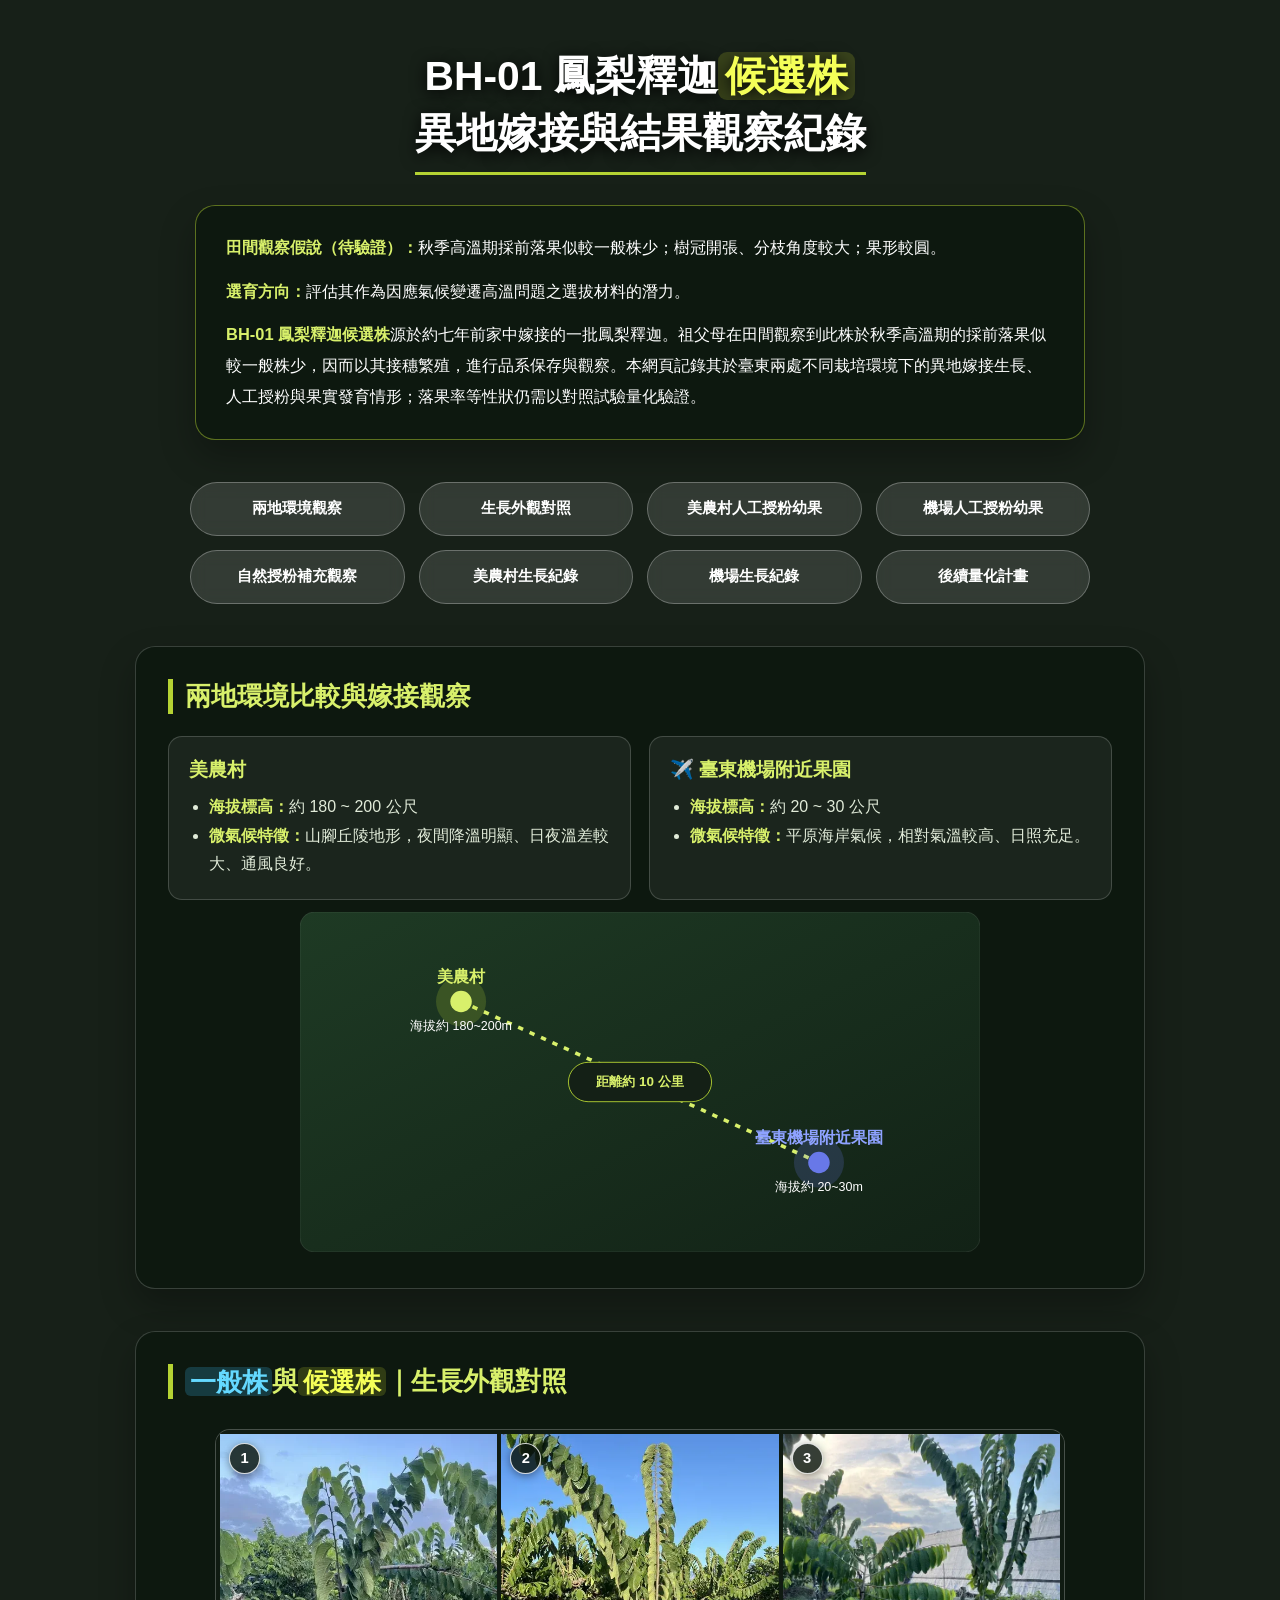
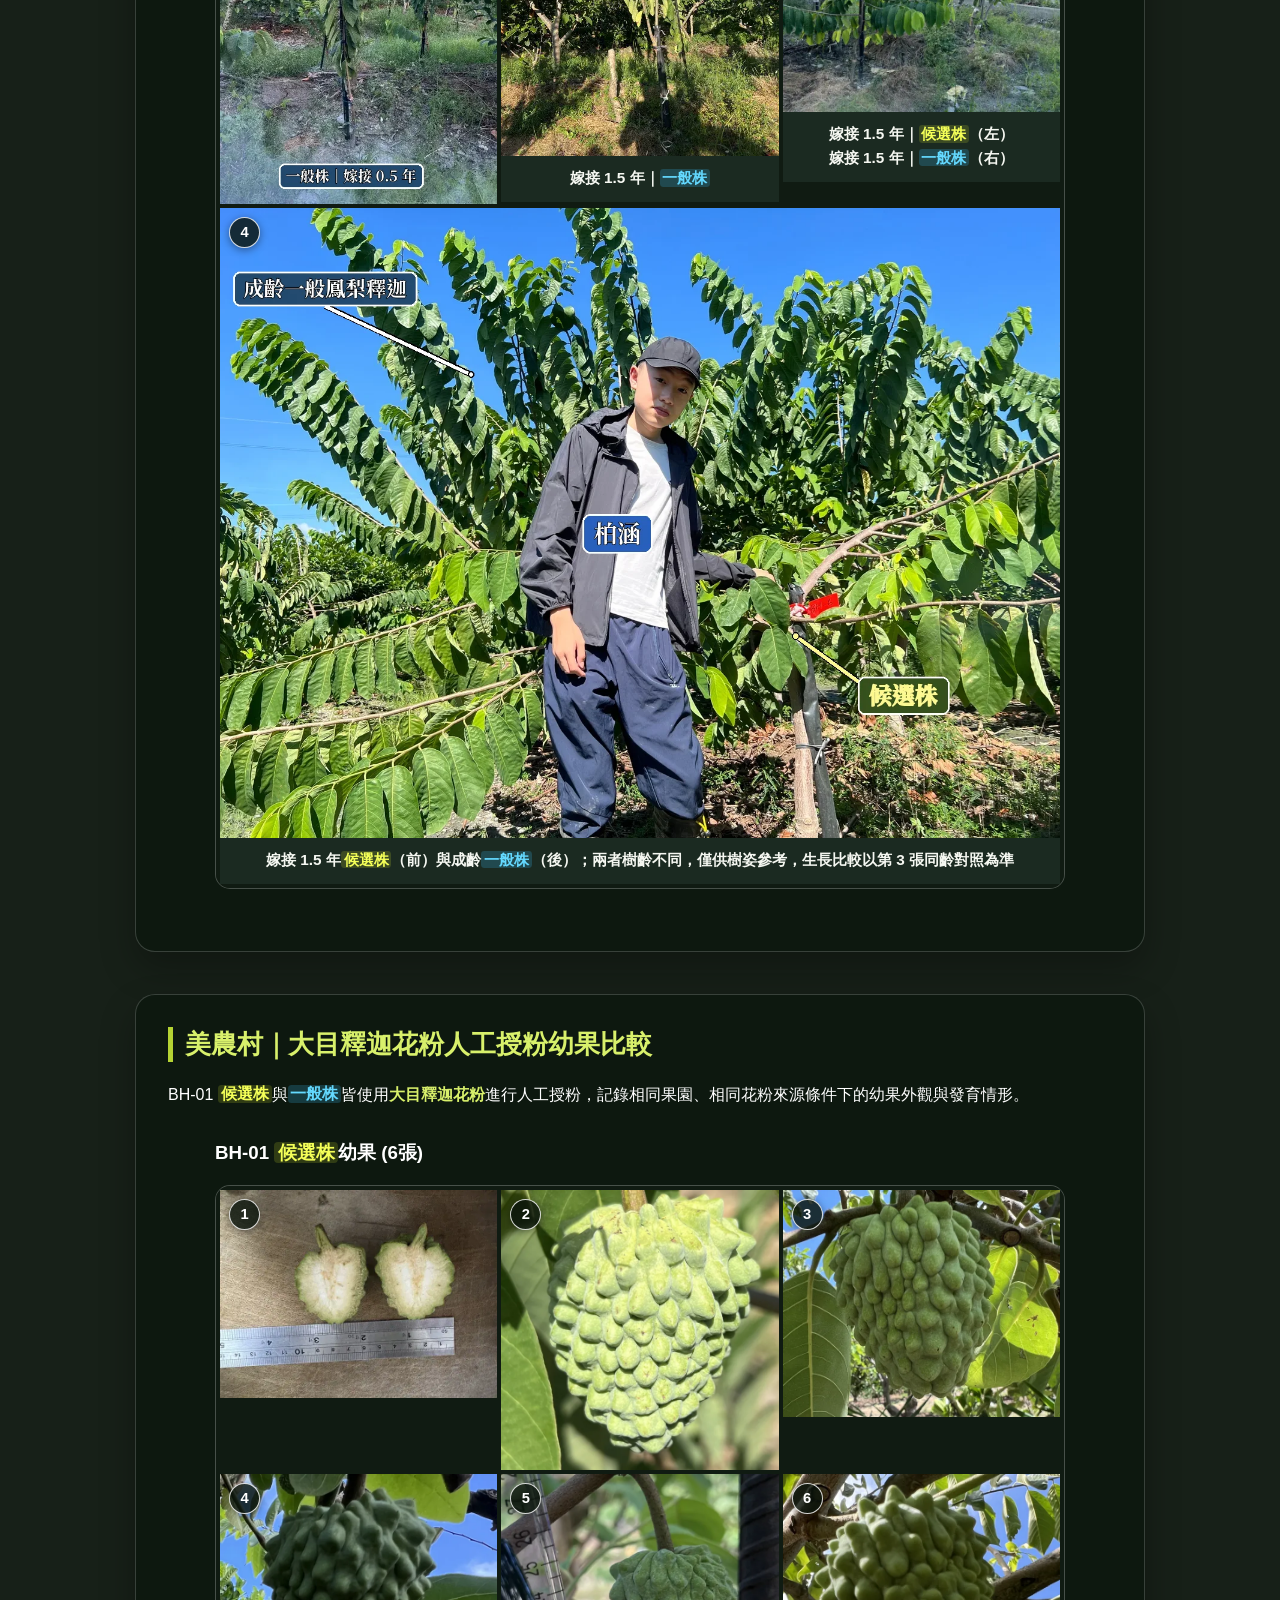
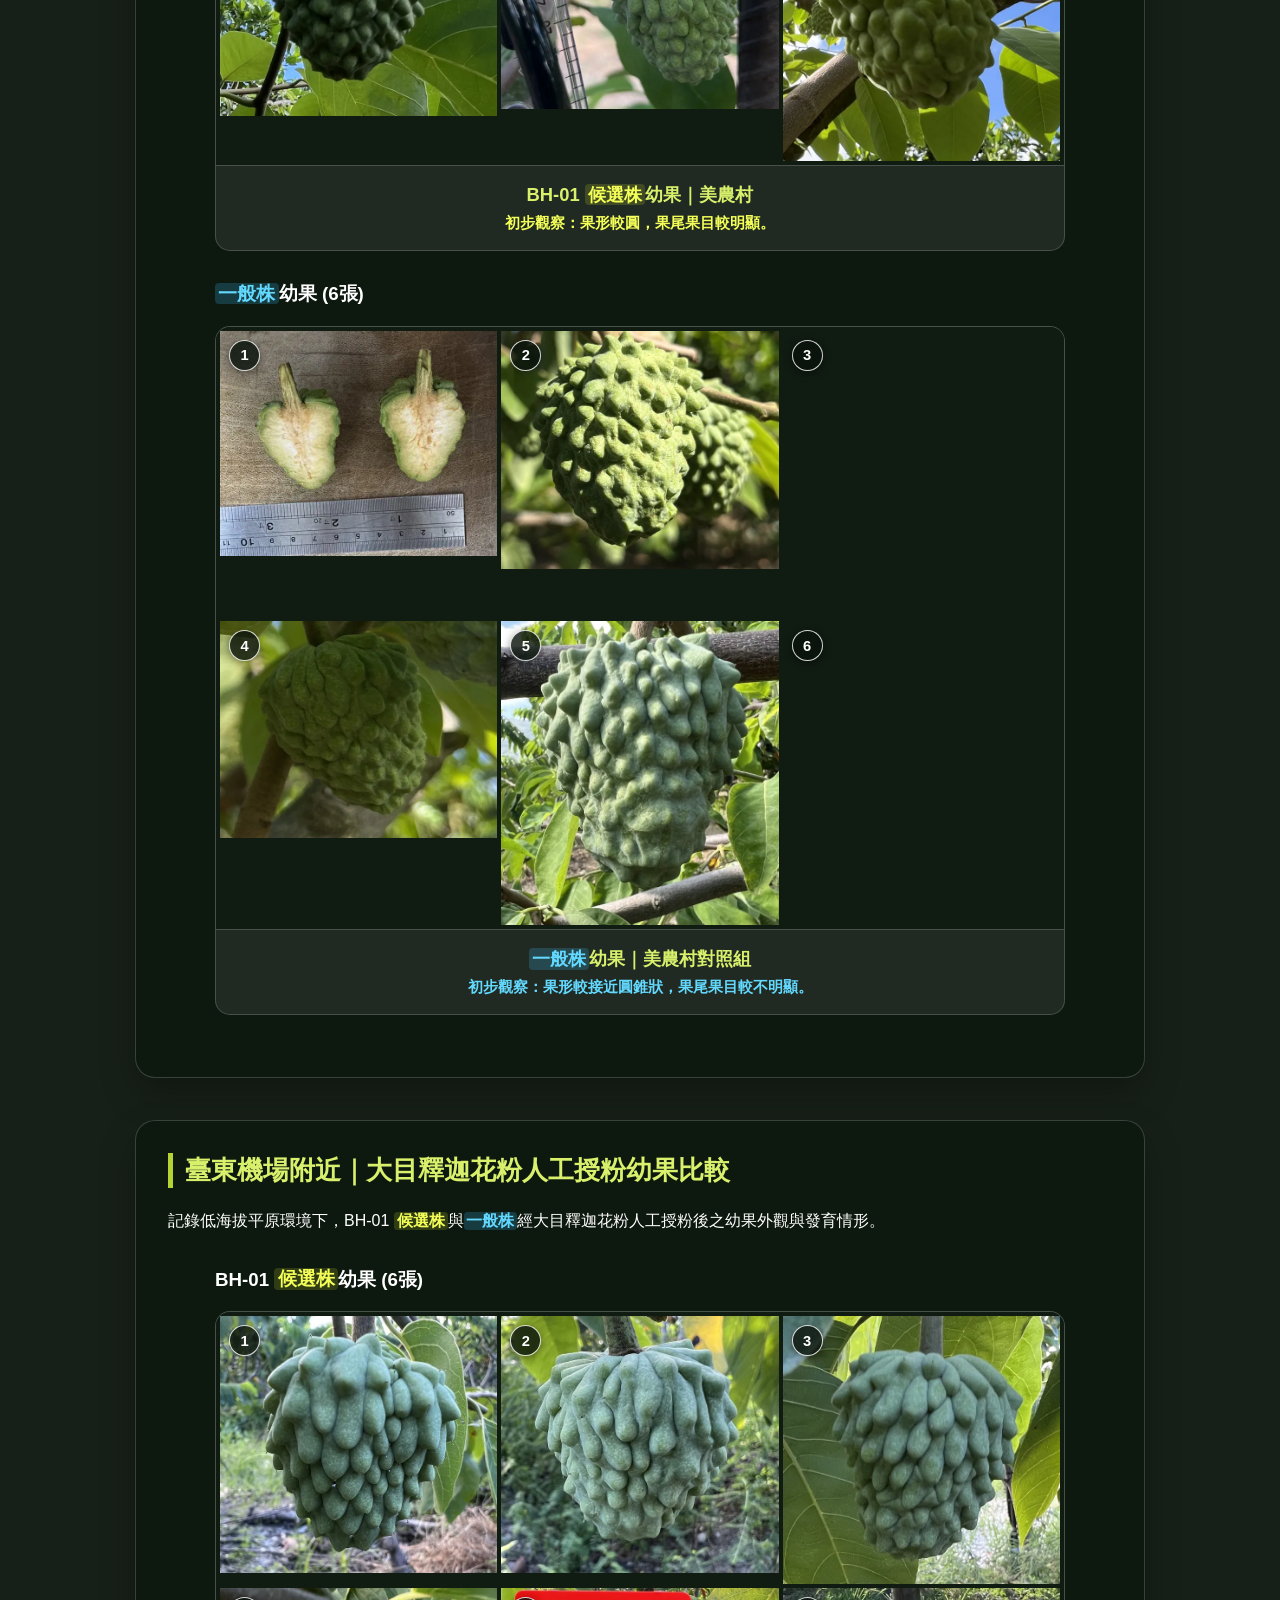
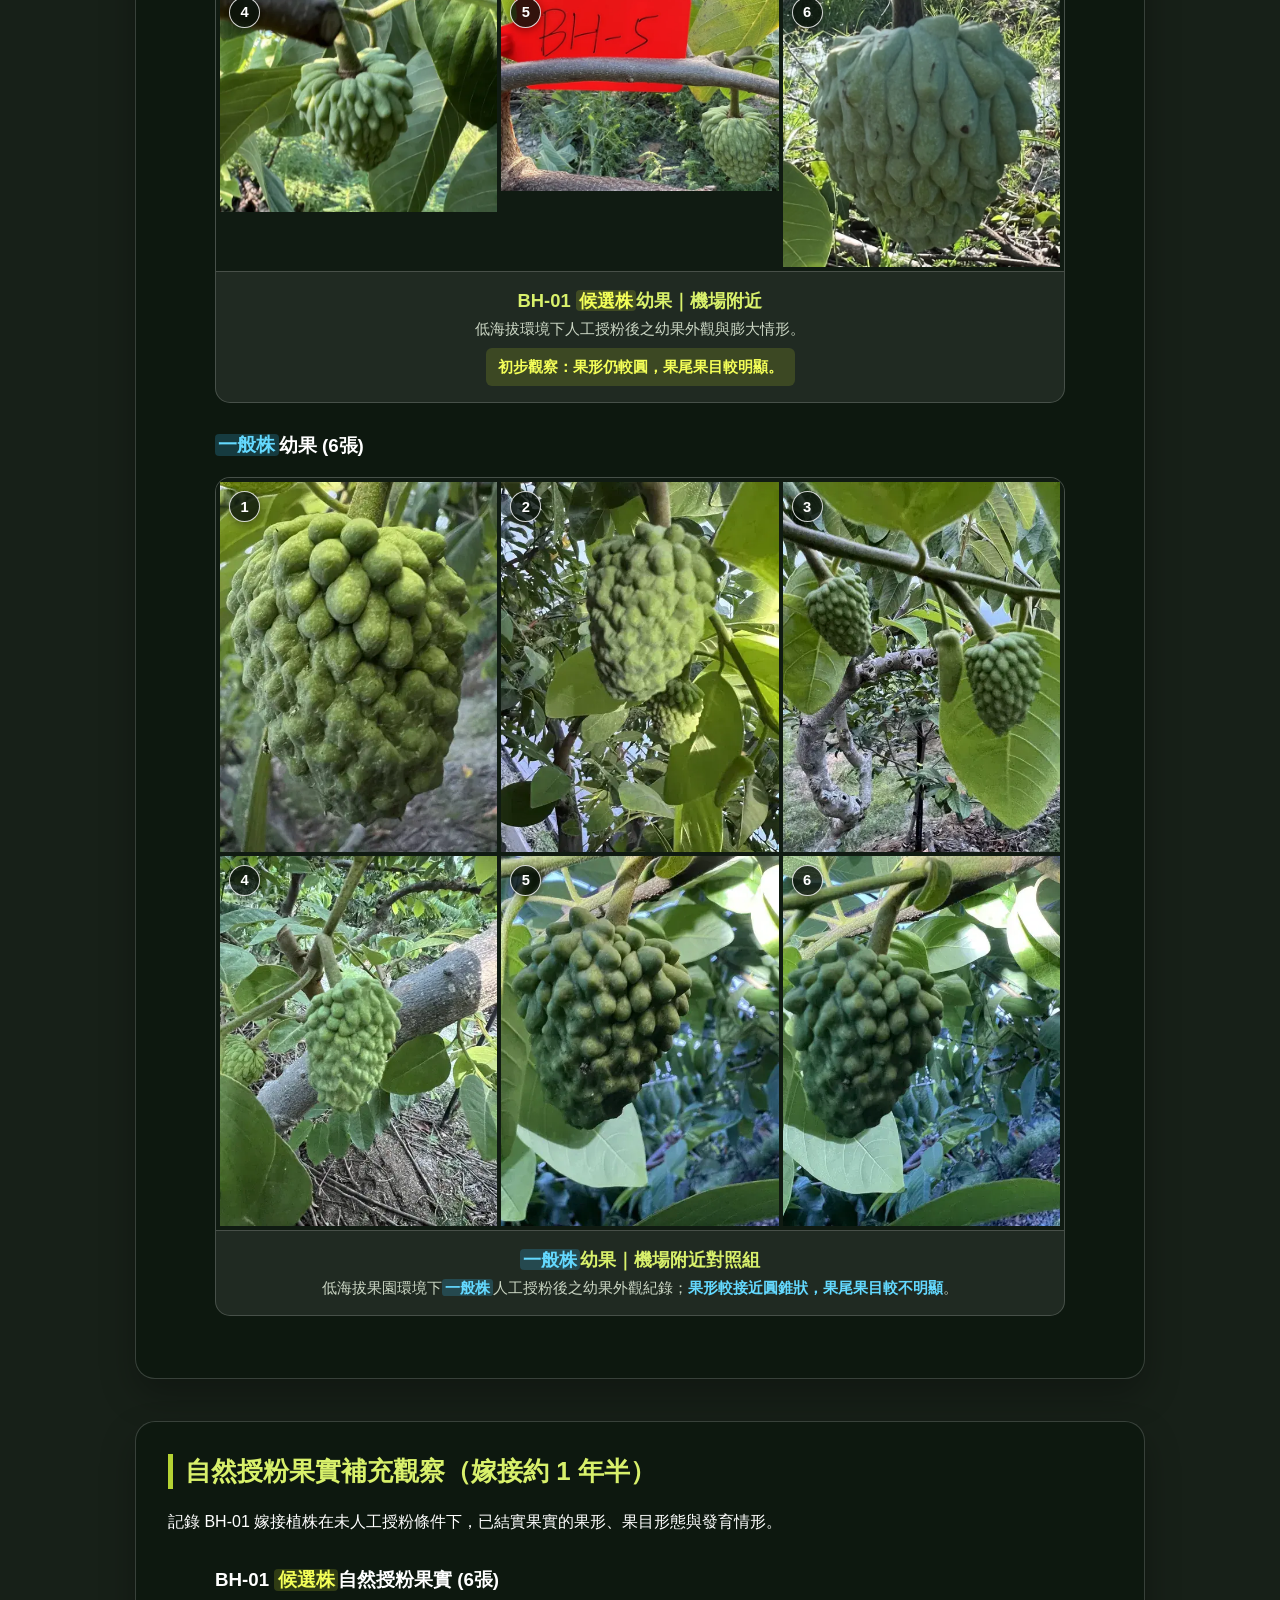
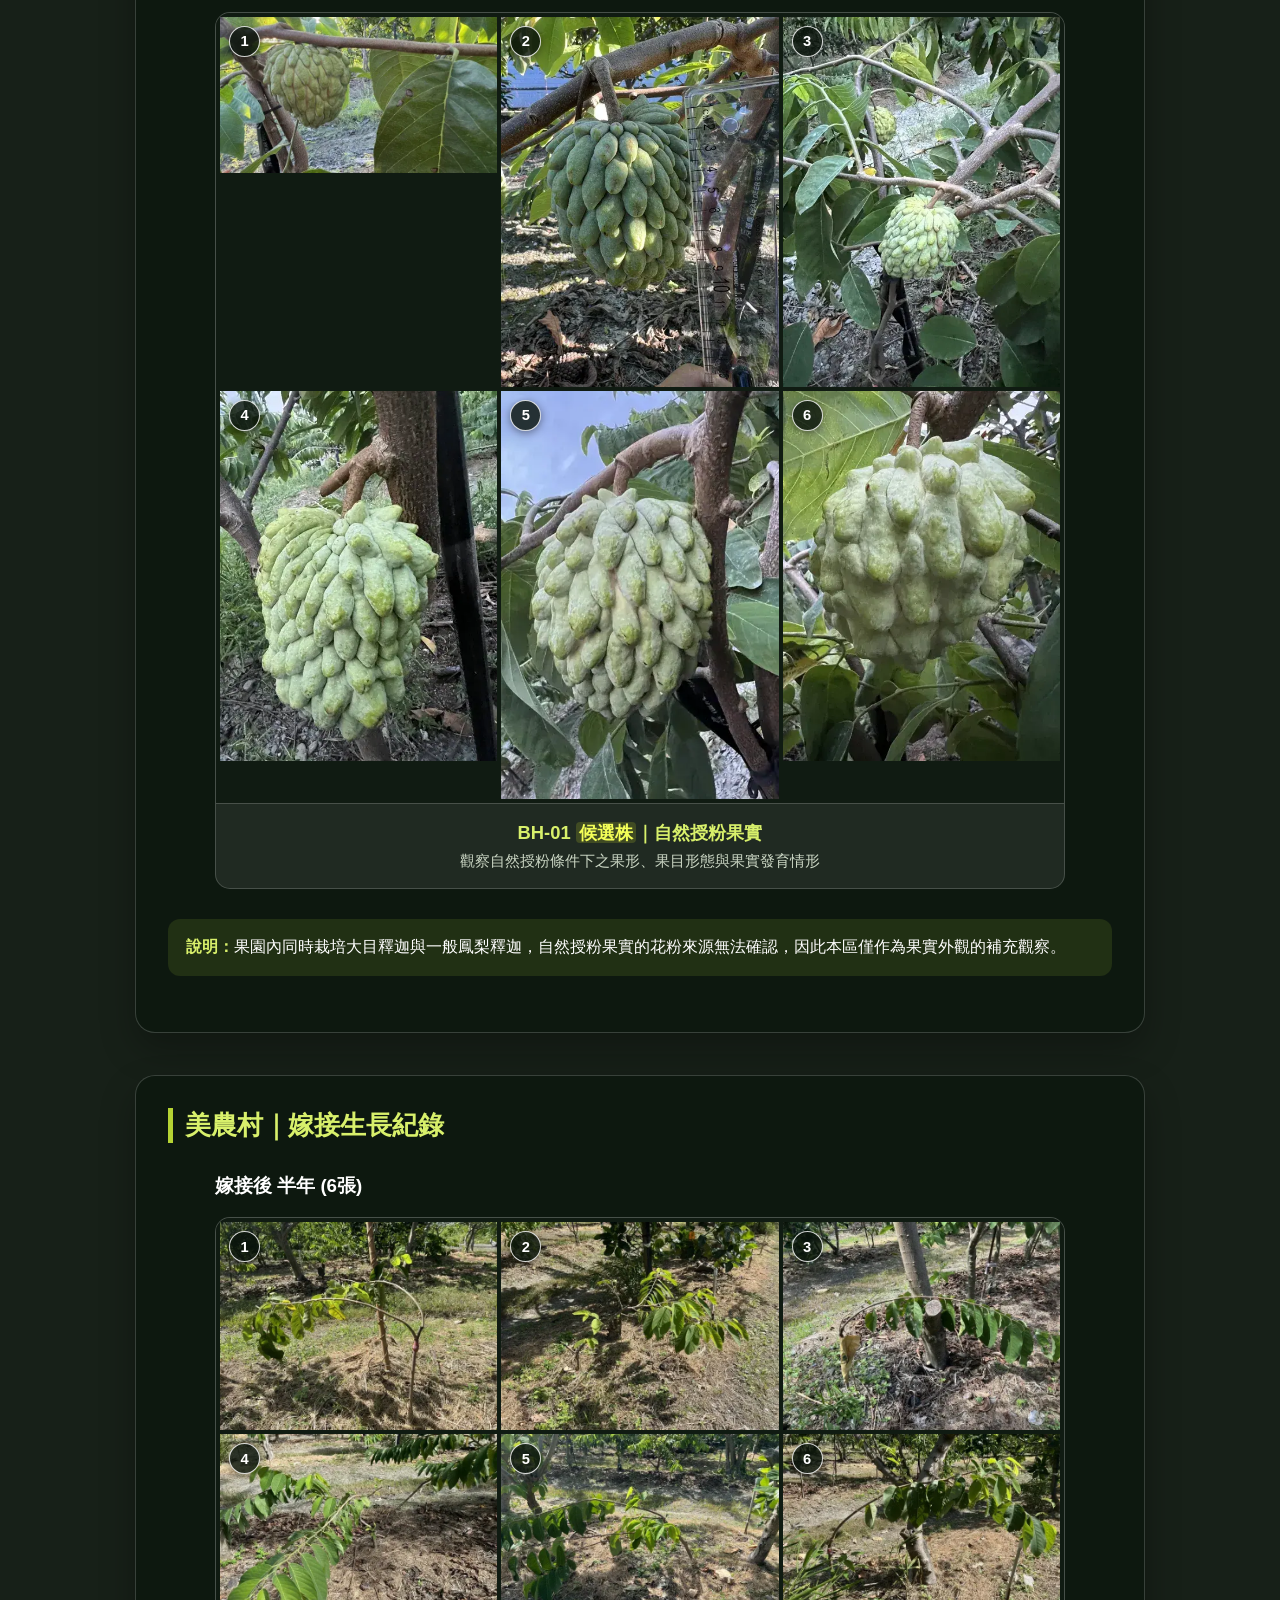
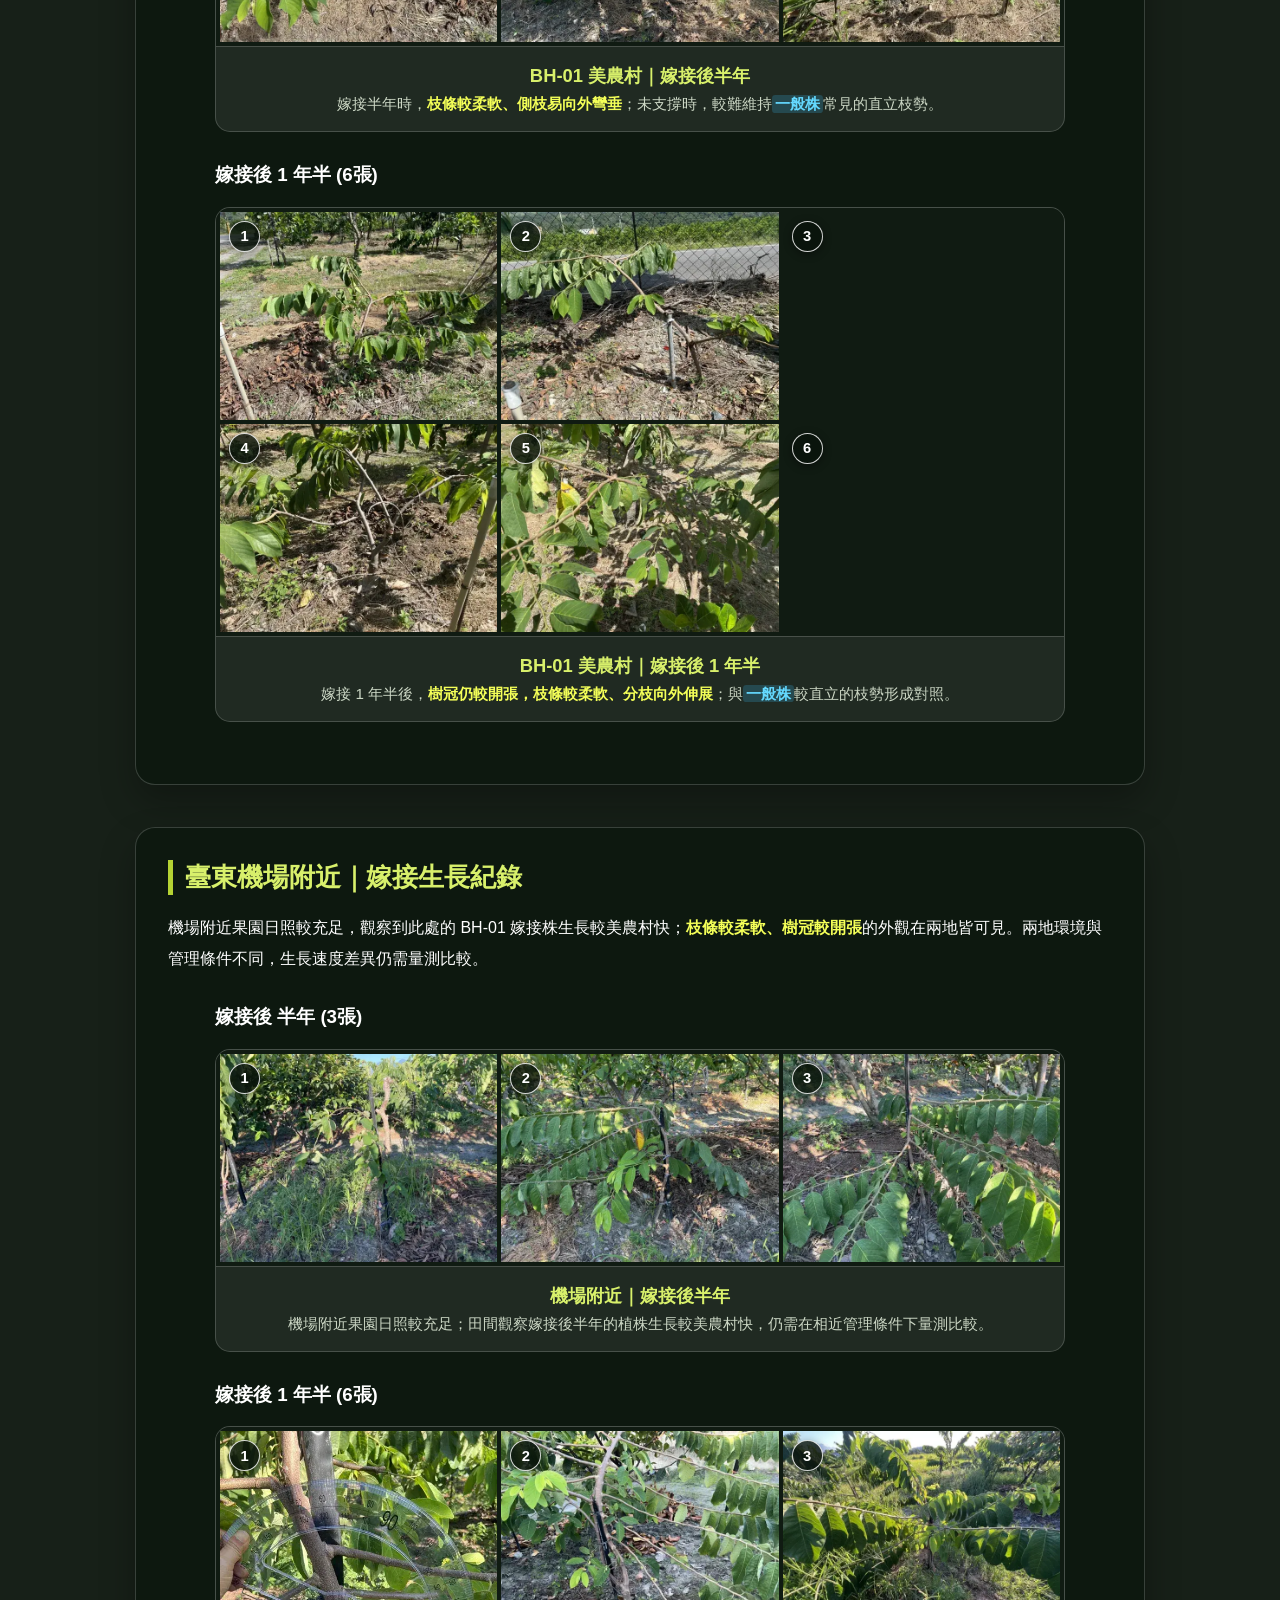
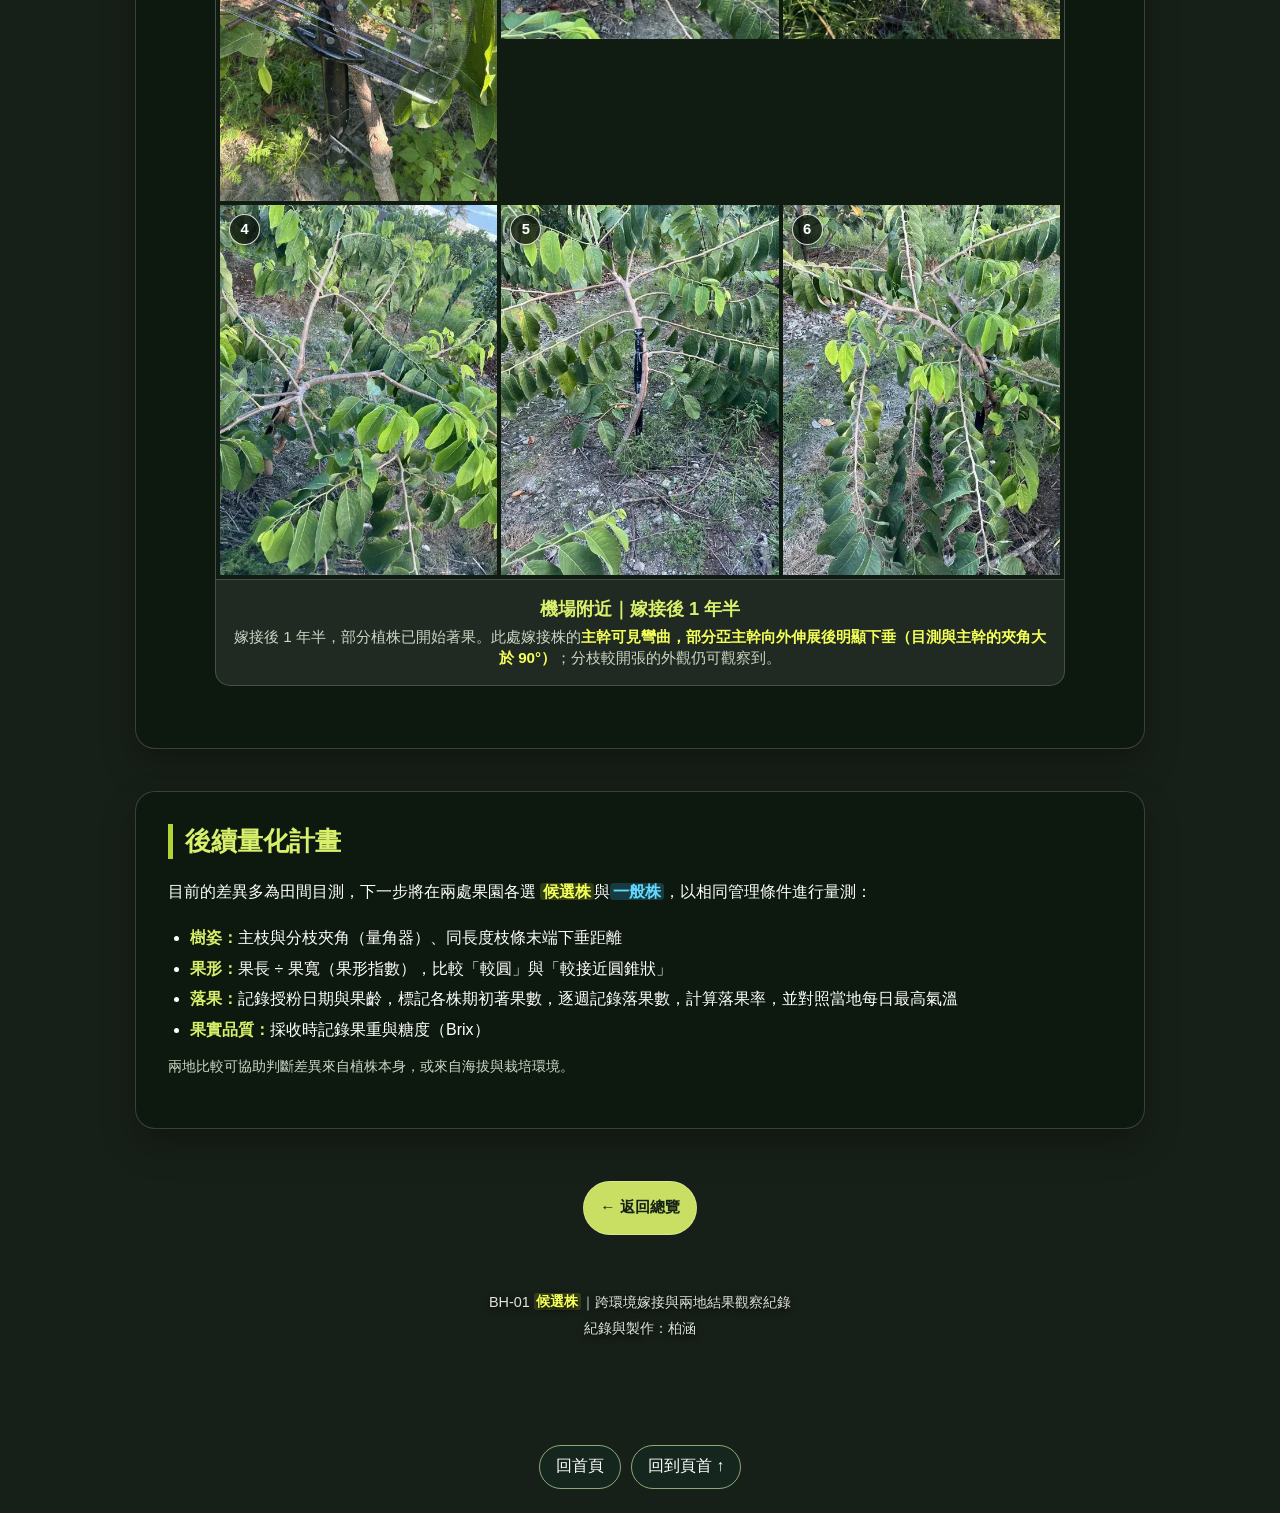
==== commit 52e2c4b6: "Add files via upload" ====
--- a/candidate/index.html
+++ b/candidate/index.html
@@ -3,8 +3,8 @@
 <head>
   <meta charset="UTF-8">
   <meta name="viewport" content="width=device-width, initial-scale=1.0">
-  <meta name="description" content="BH-01 鳳梨釋迦高溫低落果選拔候選株在臺東美農村與臺東機場附近的異地嫁接生長、人工授粉幼果比較及自然授粉果實補充觀察。">
-  <title>BH-01 高溫低落果選拔候選株｜異地嫁接與結果觀察紀錄</title>
+  <meta name="description" content="BH-01 鳳梨釋迦候選株（秋季高溫落果情形待驗證）在臺東美農村與臺東機場附近的異地嫁接生長、人工授粉幼果比較及自然授粉果實補充觀察。">
+  <title>BH-01 鳳梨釋迦候選株｜異地嫁接與結果觀察紀錄</title>
   <style>
     :root {
       --lime: #d8f06b;
@@ -64,7 +64,7 @@
     .quick-nav h2 { text-align: center; margin: 0 0 20px; }
     .nav-grid {
       display: grid;
-      grid-template-columns: repeat(3, minmax(0, 1fr));
+      grid-template-columns: repeat(4, minmax(0, 1fr));
       gap: 14px;
       max-width: 900px;
       margin: auto;
@@ -328,11 +328,11 @@
 
   <main class="container">
     <header>
-      <h1>BH-01 高溫低落果選拔<span class="candidate-term">候選株</span><br>異地嫁接與結果觀察紀錄</h1>
+      <h1>BH-01 鳳梨釋迦<span class="candidate-term">候選株</span><br>異地嫁接與結果觀察紀錄</h1>
     </header>
 
     <section class="intro glass">
-      <p><strong>田間觀察假說（待驗證）：</strong>秋季高溫期採前落果似較一般株少、分枝角度較大便於管理、果形較圓。</p>
+      <p><strong>田間觀察假說（待驗證）：</strong>秋季高溫期採前落果似較一般株少；樹冠開張、分枝角度較大；果形較圓。</p>
       <p><strong>選育方向：</strong>評估其作為因應氣候變遷高溫問題之選拔材料的潛力。</p>
       <p><strong>BH-01 鳳梨釋迦候選株</strong>源於約七年前家中嫁接的一批鳳梨釋迦。祖父母在田間觀察到此株於秋季高溫期的採前落果似較一般株少，因而以其接穗繁殖，進行品系保存與觀察。本網頁記錄其於臺東兩處不同栽培環境下的異地嫁接生長、人工授粉與果實發育情形；落果率等性狀仍需以對照試驗量化驗證。</p>
     </section>
@@ -340,11 +340,13 @@
     <nav class="quick-nav" aria-label="照片導覽">
       <div class="nav-grid">
         <a class="nav-btn" href="#places">兩地環境觀察</a>
+        <a class="nav-btn" href="#comparison">生長外觀對照</a>
         <a class="nav-btn" href="#chulu-fruit">美農村人工授粉幼果</a>
         <a class="nav-btn" href="#airport-fruit">機場人工授粉幼果</a>
         <a class="nav-btn" href="#natural">自然授粉補充觀察</a>
         <a class="nav-btn" href="#chulu">美農村生長紀錄</a>
         <a class="nav-btn" href="#airport">機場生長紀錄</a>
+        <a class="nav-btn" href="#plan">後續量化計畫</a>
       </div>
     </nav>
 
@@ -544,7 +546,7 @@
       </div>
 
       <div class="collage-note">
-        <strong>後續觀察：</strong>果園內同時栽培大目釋迦與一般鳳梨釋迦，自然授粉果實的花粉來源無法確認，因此本區僅作為果實外觀的補充觀察。
+        <strong>說明：</strong>果園內同時栽培大目釋迦與一般鳳梨釋迦，自然授粉果實的花粉來源無法確認，因此本區僅作為果實外觀的補充觀察。
       </div>
     </section>
 
@@ -593,7 +595,7 @@
     <!-- 區塊 3：機場附近生長紀錄 -->
     <section class="section glass" id="airport">
       <h2 class="section-title">臺東機場附近｜嫁接生長紀錄</h2>
-      <p>機場附近果園日照較充足，觀察到 BH-01 嫁接株生長較快；<strong class="candidate-claim">枝條較柔軟、樹冠較開張</strong>的外觀在兩地皆可見。兩地環境與管理條件不同，生長速度差異仍需量測比較。</p>
+      <p>機場附近果園日照較充足，觀察到此處的 BH-01 嫁接株生長較美農村快；<strong class="candidate-claim">枝條較柔軟、樹冠較開張</strong>的外觀在兩地皆可見。兩地環境與管理條件不同，生長速度差異仍需量測比較。</p>
 
       <div class="group composite-group">
         <h3>嫁接後 半年 (3張)</h3>
@@ -636,7 +638,7 @@
       <ul style="line-height:1.9;margin:0 0 8px;padding-left:22px">
         <li><strong>樹姿：</strong>主枝與分枝夾角（量角器）、同長度枝條末端下垂距離</li>
         <li><strong>果形：</strong>果長 ÷ 果寬（果形指數），比較「較圓」與「較接近圓錐狀」</li>
-        <li><strong>落果：</strong>標記各株期初著果數，逐週記錄落果數，計算落果率，並對照當地每日最高氣溫</li>
+        <li><strong>落果：</strong>記錄授粉日期與果齡，標記各株期初著果數，逐週記錄落果數，計算落果率，並對照當地每日最高氣溫</li>
         <li><strong>果實品質：</strong>採收時記錄果重與糖度（Brix）</li>
       </ul>
       <p class="quiet" style="text-align:left">兩地比較可協助判斷差異來自植株本身，或來自海拔與栽培環境。</p>
@@ -647,7 +649,7 @@
     </div>
 
     <footer>
-      BH-01 <span class="candidate-term">候選株</span>｜跨環境嫁接與兩地結果觀察紀錄<br>紀錄與製作
+      BH-01 <span class="candidate-term">候選株</span>｜跨環境嫁接與兩地結果觀察紀錄<br>紀錄與製作：柏涵
     </footer>
   </main>
 
